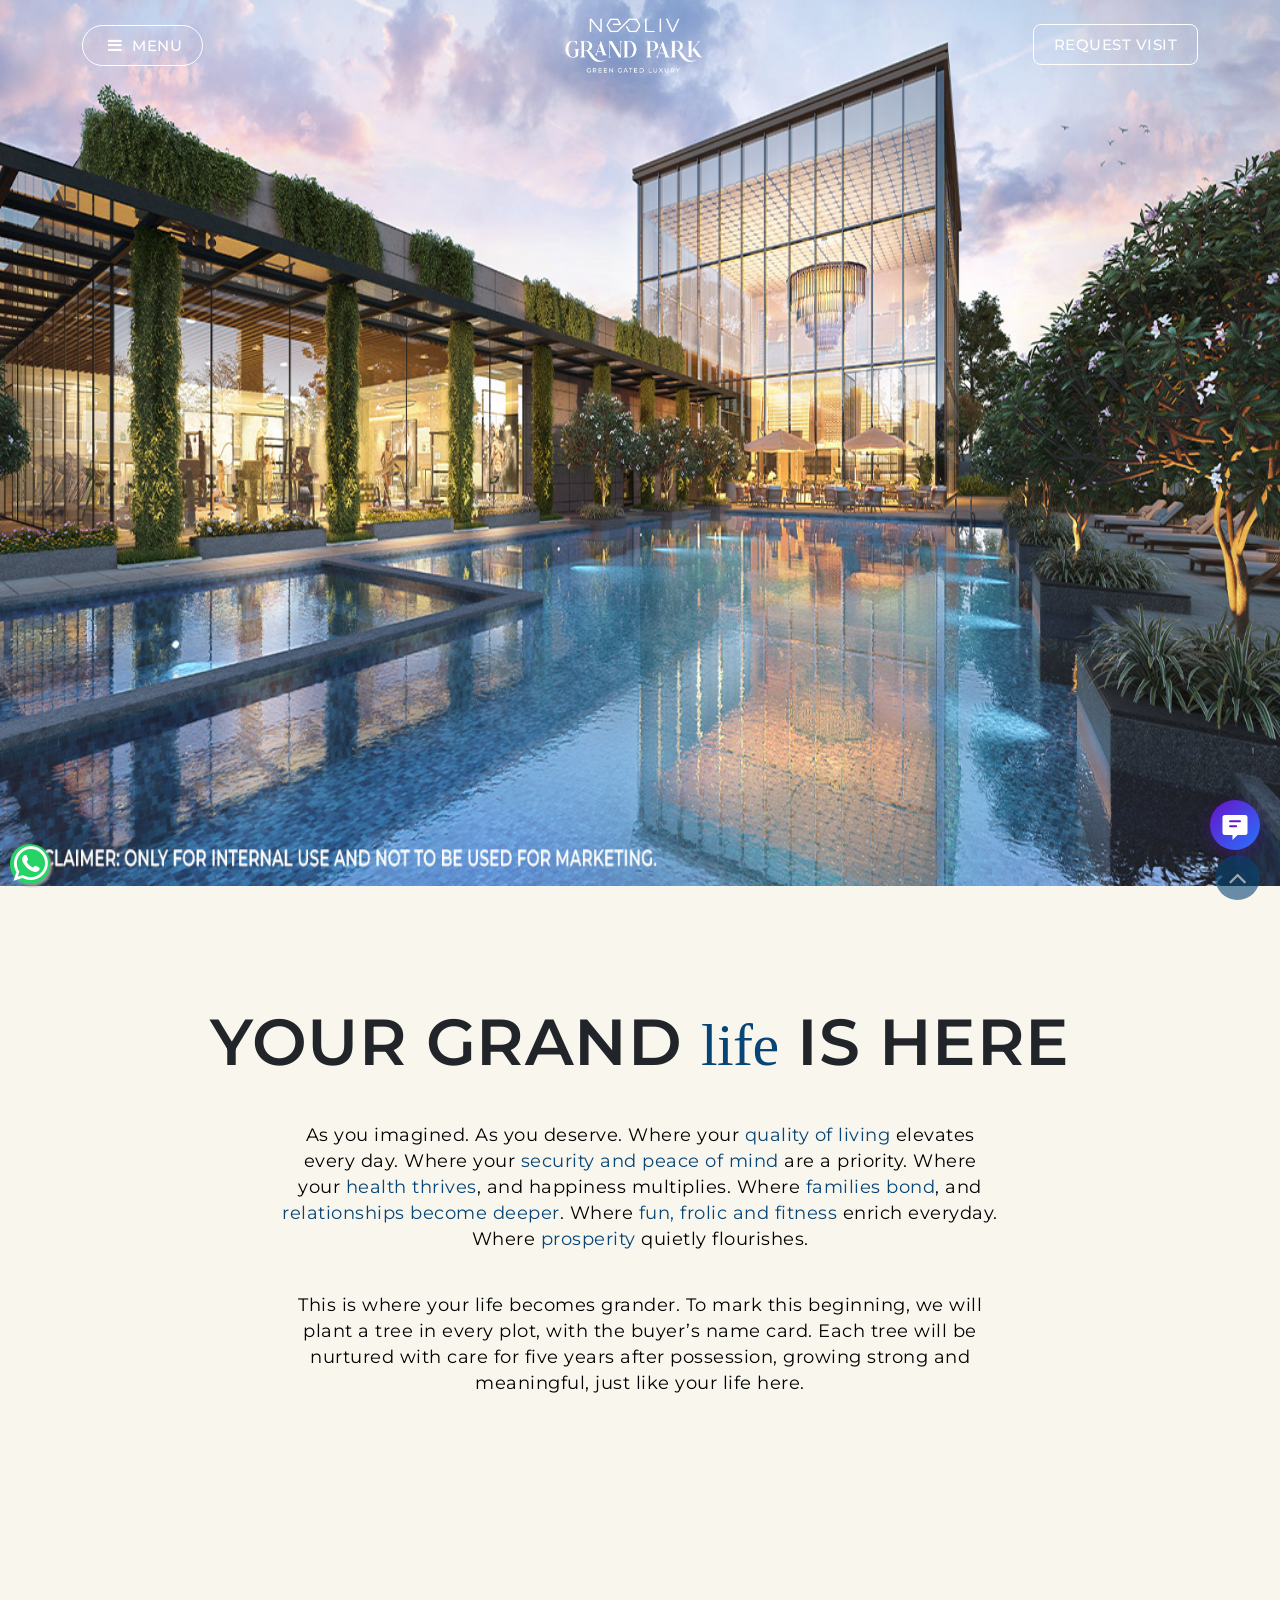
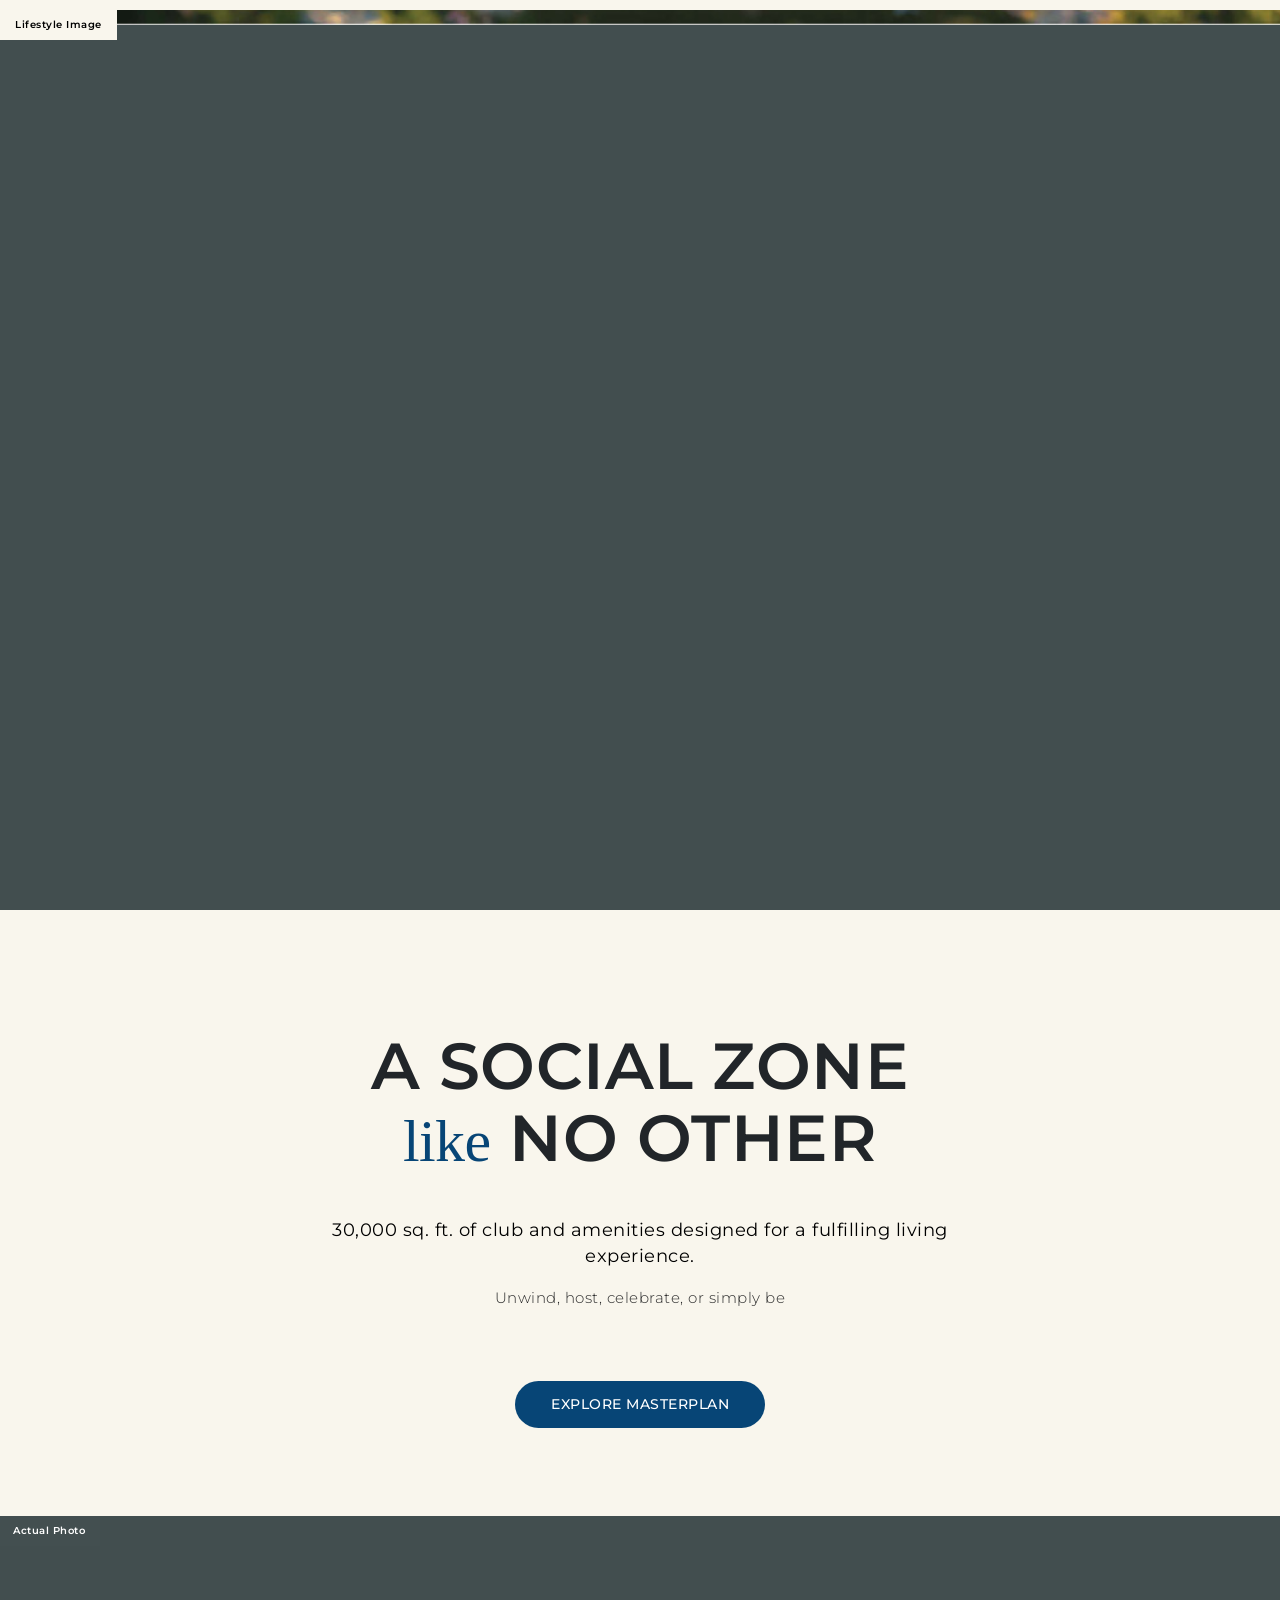
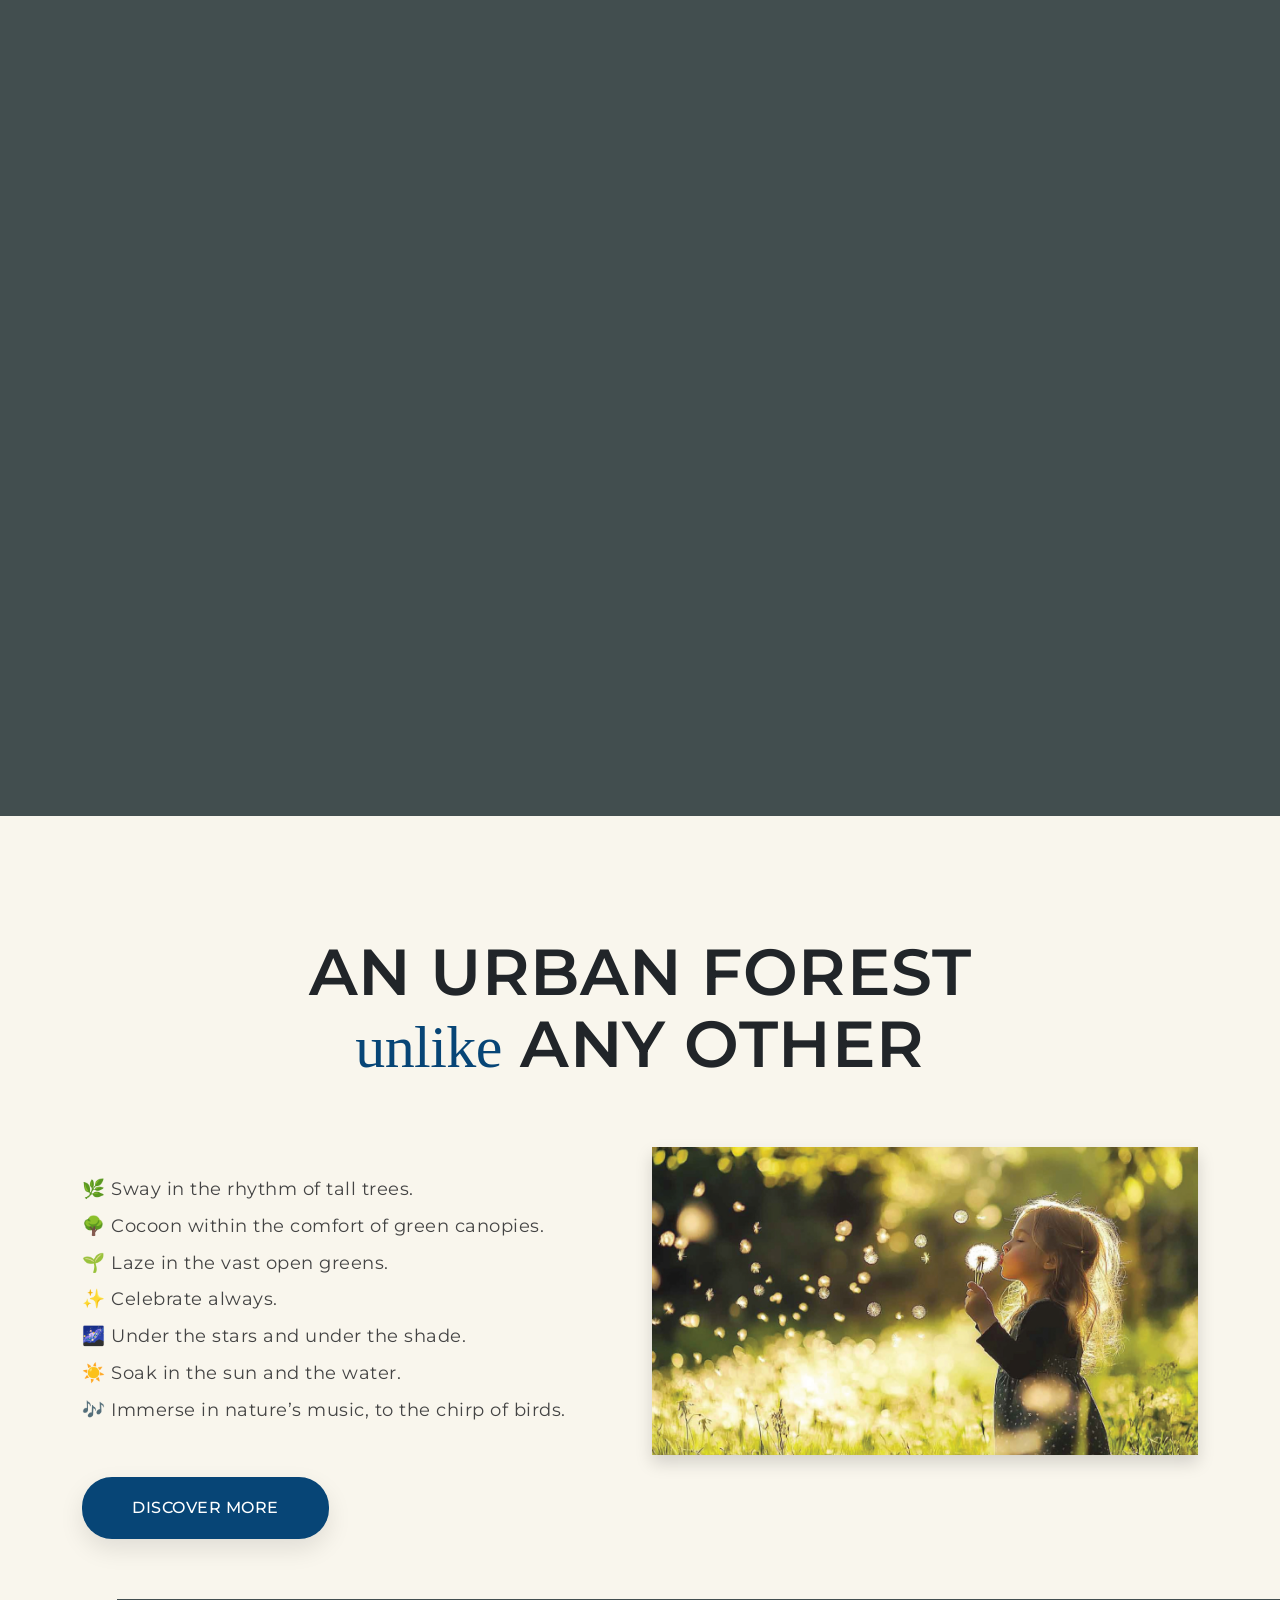
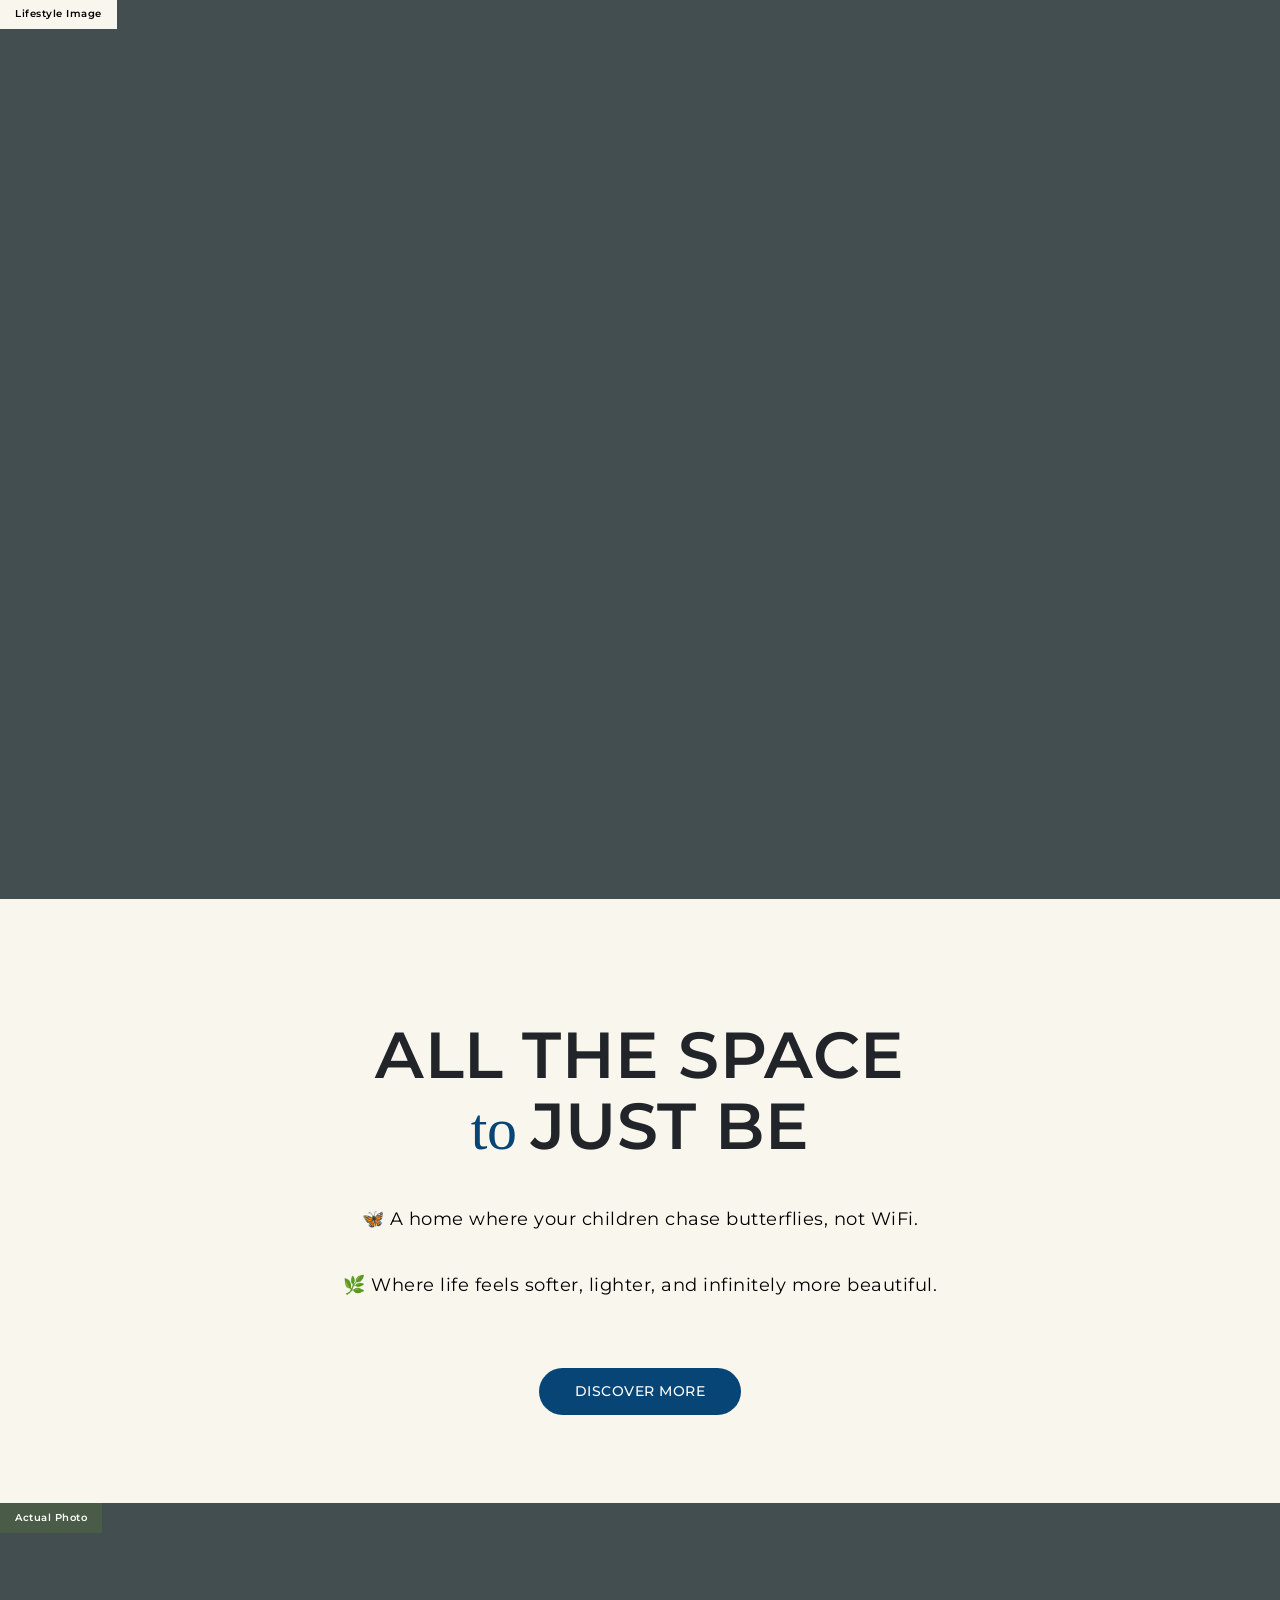
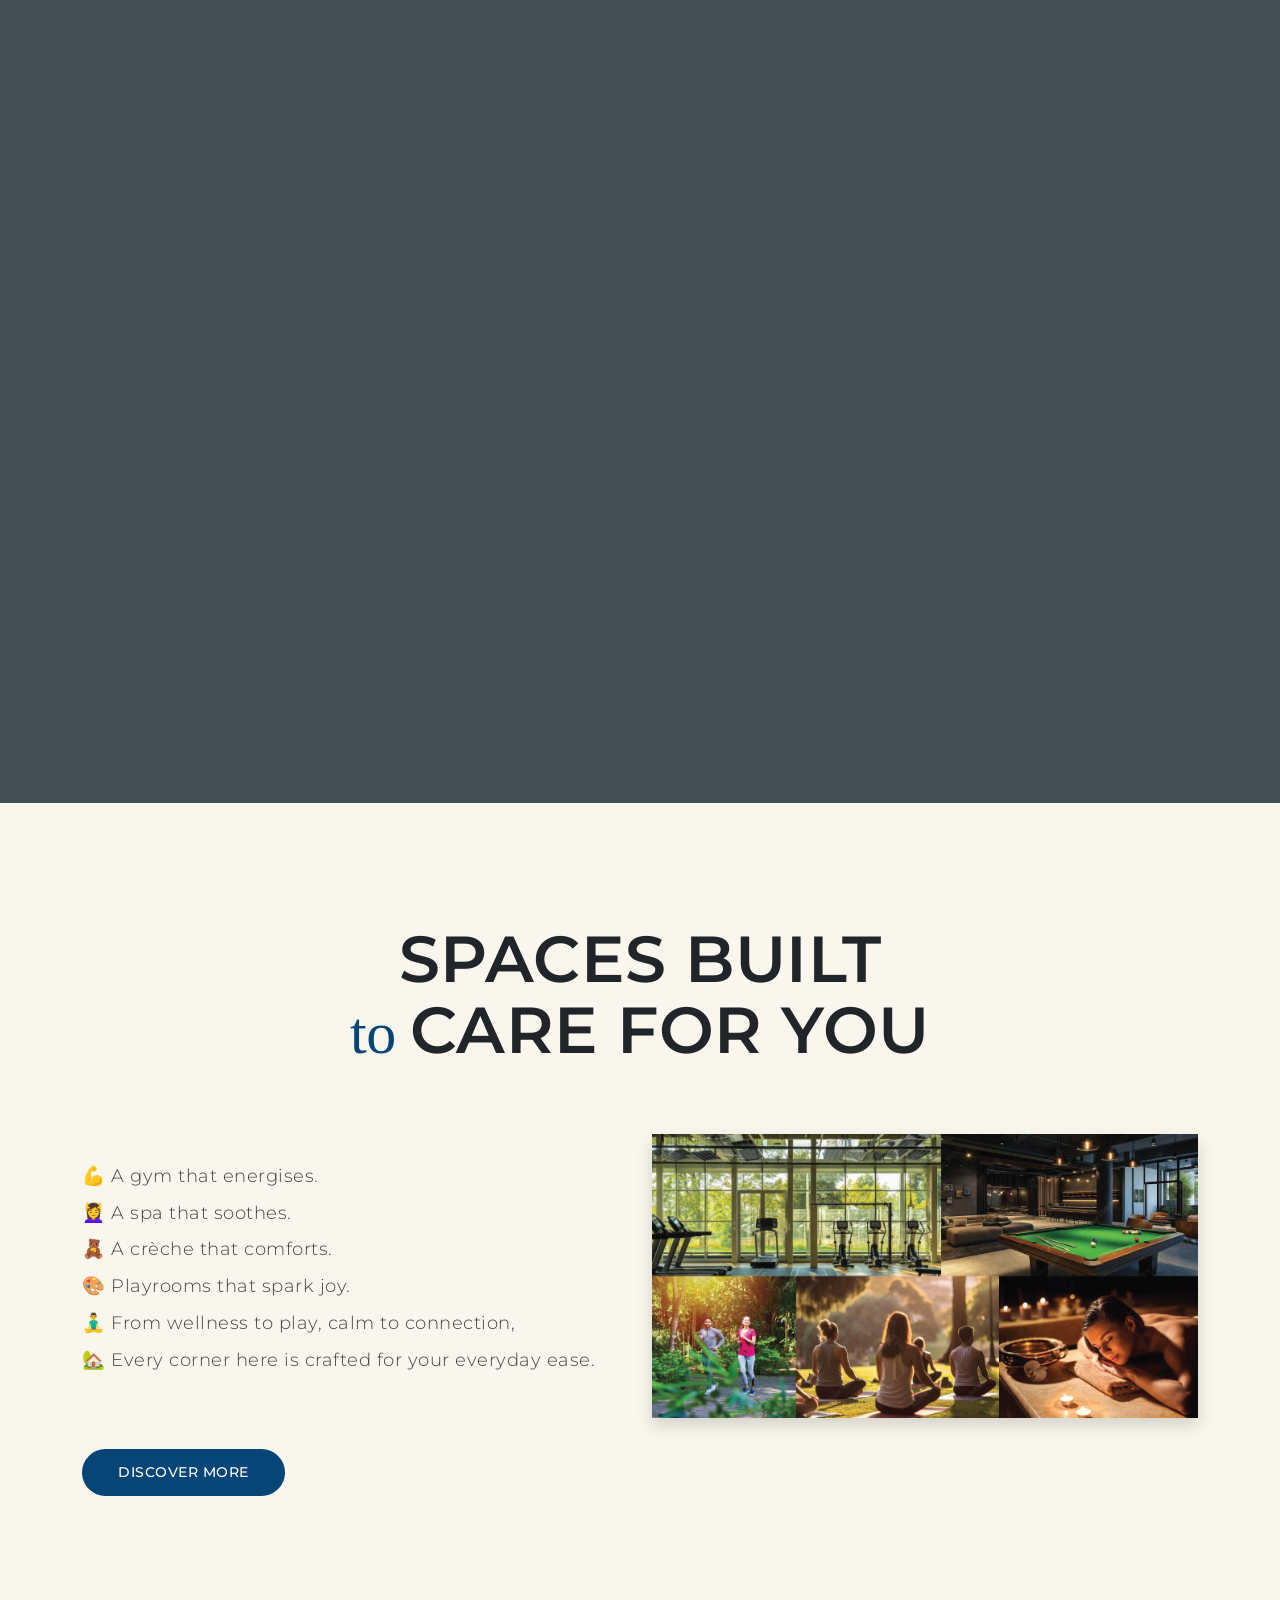
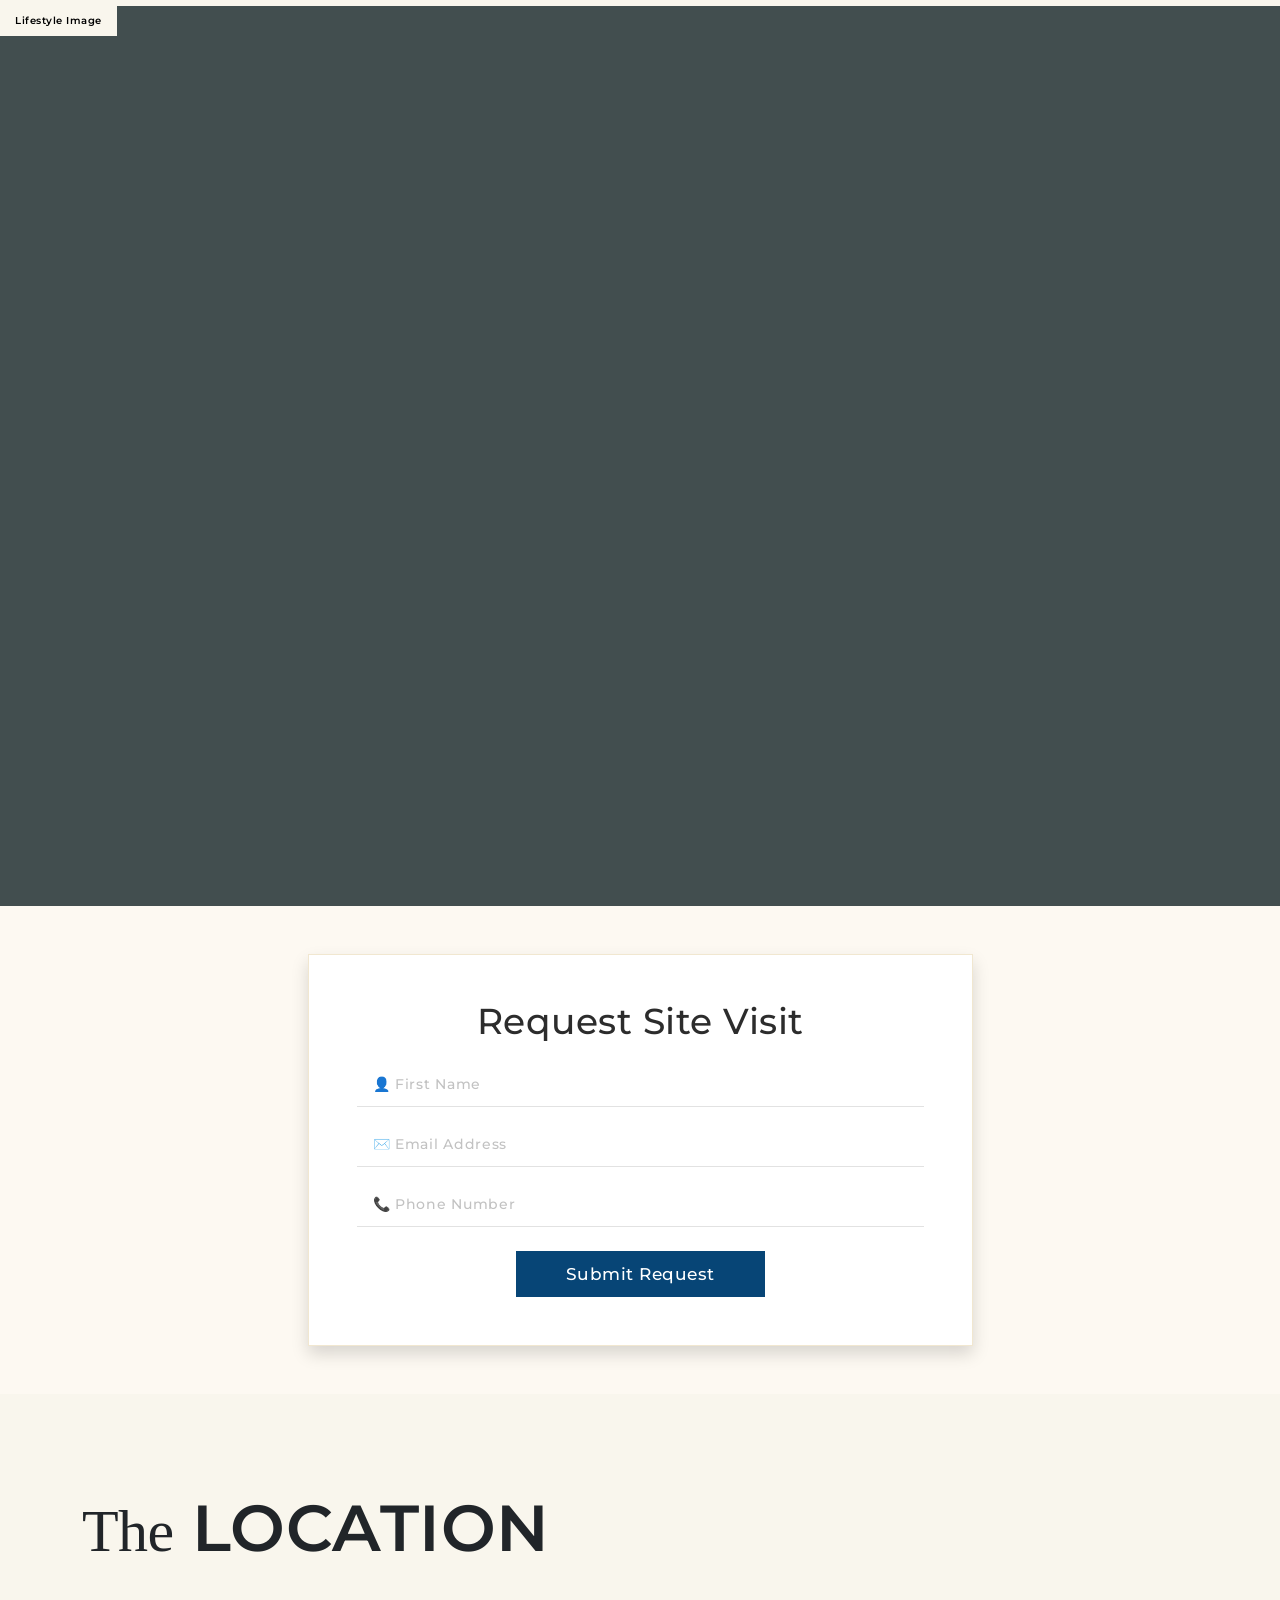
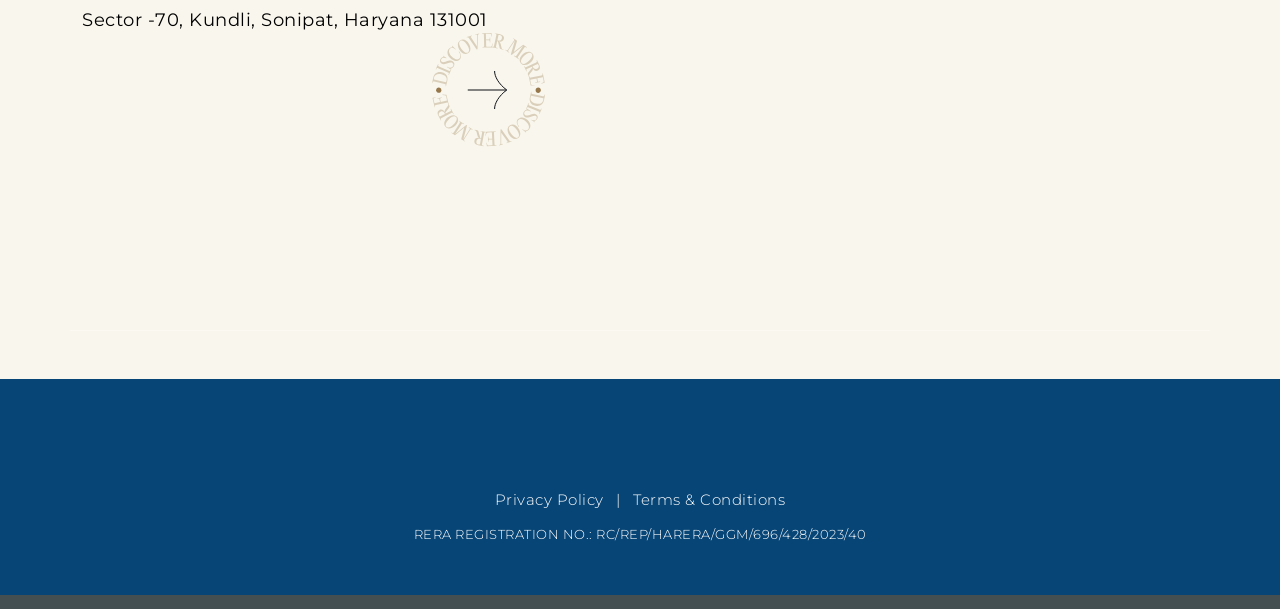
==== index.html @ c2a6a458 "Initial commit" ====
<!doctype html>
<html lang="en">

<head>

    <meta charset="utf-8">
    <meta name="viewport" content="width=device-width, initial-scale=1, shrink-to-fit=no">
    <title>NeoLiv Grandpark</title>

    <link rel="icon" href="https://neoliv.in/favicon.ico">
    <link rel="stylesheet" href="./asset/css/animate.min.css">
    <link rel="stylesheet" href="./asset/css/bootstrap.min.css">
    <!-- <link href="https://cdn.jsdelivr.net/npm/bootstrap@5.0.2/dist/css/bootstrap.min.css" rel="stylesheet" integrity="sha384-EVSTQN3/azprG1Anm3QDgpJLIm9Nao0Yz1ztcQTwFspd3yD65VohhpuuCOmLASjC" crossorigin="anonymous"> -->
    <link rel="stylesheet" href="https://cdnjs.cloudflare.com/ajax/libs/font-awesome/4.7.0/css/font-awesome.min.css">
    <link rel="stylesheet" href="./asset/css/owl.carousel.min.css">
    <link rel="stylesheet" href="./asset/css/owl.theme.default.min.css">
    <link rel="stylesheet" href="./asset/css/cubeportfolio.min.css">
    <link rel="stylesheet" href="./asset/css/jquery.fancybox.min.css">
    <link rel="stylesheet" type="text/css" href="./asset/rs-plugin/css/settings.css">
    <link rel="stylesheet" type="text/css" href="./asset/rs-plugin/css/navigation.css">
    <!-- <link rel="stylesheet" href="/public/assets/css/style1.css"> -->
    <link rel="stylesheet" href="./asset/css/custom-style.css">
     <link rel="stylesheet" href="./asset/css/style1.css">
    <link rel="stylesheet" href="./asset/css/home.css">

    <link href="https://unpkg.com/aos@2.3.1/dist/aos.css" rel="stylesheet">





    <style>
        @import url('https://fonts.googleapis.com/css2?family=Montserrat:ital,wght@0,100..900;1,100..900&display=swap');
        html {
            scroll-behavior: smooth;
        }
        body, h1, h2, h3, h4, h5, h6, p, .side-nav .navbar-nav .nav-link, .btn{
            font-family:"Montserrat" !important;
        }

        #madeWithCare {
            scroll-behavior: smooth;
        }

        #madeWithCare1 {
            scroll-behavior: smooth;
        }

        #popup_this {
            top: 50%;
            left: 10%;
            text-align: center;
            margin-top: 30px;
            margin-left: -50px;
            position: fixed;
            background: #fff;
            padding: 30px;
            z-index: 1000;
            display: none;
        }
        .mob{
            display: none;
        }
        .b-close {
            position: absolute;
            right: 0;
            top: 0;
            cursor: pointer;
            color: #fff;
            background: #4a5c47;
            padding: 5px 10px;
        }

        .form-select {
            height: 44px;
            color: #605f5f;
            border: none;
            border-radius: 0rem;
        }

        .imgStyle:hover {
            animation: rotate 3s linear;
        }

        @keyframes rotate {
            0% {
                transform: rotate(0deg);
            }
            100% {
                transform: rotate(360deg);
            }
        }

        .fancybox-button--share {
            display: none;
        }

        .banner-text {
            padding-top: 20%
        }

        .banner-mobile {
            display: none;
        }

        .mobile-nav {
            display: none;
        }

        .mobile-view {
            display: none;
        }

        .sitevist-section {
            background: url(./asset/images/request-bg.webp);
            padding: 4.5rem 0;
        }

        .fancybox-button--fullscreen {
            display: none;
        }

        @media screen and (max-width: 991px) {
            .banner-desktop {
                display: none;
            }
            .banner-mobile {
                display: block;
            }
            .desktop-nav {
                display: none;
            }
            .mobile-nav {
                display: block;
            }
            .modal.left_modal .modal-dialog,
            .modal.right_modal .modal-dialog {
                max-width: 100%;
            }
        }

        @media screen and (max-width:576px) {
            .desk{
                display: none;
            }
            .mob{
                display: block !important;
            }
            .desktop-view {
                display: none;
            }
            .mobile-view {
                display: block;
            }
            .banner-text {
                padding-top: 60%
            }
            .dark-slider h2 {
                font-size: 2rem !important;
            }
            .dark-slider p {
                font-size: 16px !important;
                padding: 0px 20px;
            }
            .side-menu {
                width: 100%;
            }
            .header-appear .navbar-top-default {
                padding-top: 15px;
            }
            .header-right p {
                padding-top: 7px;
            }
            .sitevist-section {
                background: #f9f6ed;
                padding: 0rem 0;
            }
            .area-heading {
                padding-top: 40px;
                padding-bottom: 40px;
            }
            .new_logo img {
                margin-left: 0% !important;
        width: 50% !important;
        left: 0;
        top: 4px;
        position: absolute;
}
.header-button{
    display: none !important;
}
        }

        /* mansi */
        .new_logo img{
            margin-left: 48%;
            width: 51%;
        }
    </style>

    <script src="https://ajax.googleapis.com/ajax/libs/jquery/2.2.0/jquery.min.js"></script>
    <script src='https://www.google.com/recaptcha/api.js'></script>

</head>

<body data-bs-spy="scroll" data-bs-target=".navbar" data-bs-offset="90">

    <!--Loader Start -->
    <div class="loader">
        <div class="loader-inner">
            <div class="loader-blocks">
                <span class="block-1"></span>
                <span class="block-2"></span>
                <span class="block-3"></span>
                <span class="block-4"></span>
                <span class="block-5"></span>
                <span class="block-6"></span>
                <span class="block-7"></span>
                <span class="block-8"></span>
            </div>
        </div>
    </div>
    <!--Loader End-->

    <header>
        <nav class="navbar navbar-top-default center-logo navbar-expand-lg navbar-simple nav-box-round desktop-nav">
            <div class="container">

                <div class="col-md-2 col-sm-3 header-left">
                    <a href="javascript:void(0)" class="header-menu-icon" id="sidemenu_toggle">
               <i class="fa fa-bars"></i> MENU
            </a>
                </div>

                <div class="col-md-4 col-sm-6 header-logo">
       
                <a href="" class="new_logo">
                    <img src="./asset/latestImages/logo white-01.png" alt="" >
                </a>
        
        </div>

                <div class="col-md-4 col-sm-3 header-right">
                    <p class="header-button">
                        <a href="#" class="header-request" id="modal_view_right" data-bs-toggle="modal" data-bs-target="#information_modal"> REQUEST VISIT</a>
                    </p>
                </div>

            </div>



        </nav>


        <nav class="navbar navbar-top-default center-logo navbar-expand-lg navbar-simple nav-box-round mobile-nav">
            <div class="container">

               

                <div class="col-md-4 col-sm-6 header-logo">
                    <a href="" class="new_logo">
                        <img src="./asset/latestImages/logo white-01.png" alt="" >
                    </a>
                </div>

                <div class="col-md-2 col-sm-3 header-left">
                    <a href="javascript:void(0)" class="header-menu-icon" id="sidemenu_toggle1">
               <i class="fa fa-bars"></i> 
            </a>
                </div>

                <div class="col-md-4 col-sm-3 header-right">
                    <p class="header-button">
                        <a href="#" class="header-request" id="modal_view_right" data-bs-toggle="modal" data-bs-target="#information_modal"><i class="fa fa-handshake-o"></i></a>
                    </p>
                </div>

            </div>



        </nav>
        <!--Navigation-->

        <div class="side-menu">
            <div class="inner-wrapper">
                <span class="btn-close" id="btn_sideNavClose"><i></i><i></i></span>

                <nav class="side-nav w-100">
                    <ul class="navbar-nav">

                        <li class="nav-item">
                            <a class="nav-link" href="./location">Overview</a>
                        </li>
                        <li class="nav-item">
                            <a class="nav-link" href="./grounds">Location</a>
                        </li>
                        <li class="nav-item">
                            <a class="nav-link" href="./comforts">Amenities</a>
                        </li>
                        <li class="nav-item">
                            <a class="nav-link" href="./gallery">Price & Payment Plan </a>
                        </li>
                        <li class="nav-item">
                            <a class="nav-link" href="./news-updates">Master Plan</a>
                        </li>
                        <li class="nav-item">
                            <a class="nav-link" href="./documents">Gallery</a>
                        </li>
                        <li class="nav-item">
                            <a class="nav-link" href="./documents">+91 9999999999</a>
                        </li>

                    </ul>
                </nav>
                <div class="side-footer  w-100">
                    <ul class="social-icons-simple">
                        <li><a class="youtube-text-hvr" href="" target="_blank"><i class="fa fa-youtube-play"></i> </a> </li>
                        <li>&nbsp;</li>
                        <li><a class="document-text-hvr" href="https://online.flippingbook.com/view/127416096/" target="_blank"><i class="fa fa-book"></i> </a> </li>
                    </ul>
                    <p style="font-size:15px; text-wrap: auto;">RERA REGISTRATION NO.:<br> RC/REP/HARERA/GGM/696/428/2023/40<br>
                       </p>
                </div>
            </div>
        </div>
        <a id="close_side_menu" href="javascript:void(0);"></a>

    </header>
    <!--Header end-->

    <!--slider-->
    <section id="home" class="p-0 single-slide dark-slider desk" style="margin-top: -14px;">
       <img src="./asset/latestImages/Desktop.jpg" class="w-100 vh-100" alt="Background">
    </section>

    <section id="home" class="p-0 single-slide dark-slider mob" style="margin-top: -14px;">
      <img src="./asset/latestImages/mobile.jpg" alt="Background" style="height: 100vh;">
    </section>
  


    <section class="bg-lightmixed section-padding-bottom">
        <div class="container">
            <!--Heading-->
            <div class="row">
                <div class="col-md-12 text-center aos-item" data-aos="fade-up" data-aos-duration="2500">
                    <div class="title d-inline-block">
                        <h2 class="third-color mb-3">YOUR GRAND <span>life</span> IS HERE</h2>
                        <p>As you imagined. As you deserve.
                            Where your <span class="blue_text">quality of living</span> elevates every day.
                            Where your <span class="blue_text">security and peace of mind</span> are a priority.
                            Where your <span class="blue_text">health thrives</span>, and <span>happiness multiplies.</span>
                            Where <span class="blue_text">families bond</span>, and <span class="blue_text">relationships become deeper</span>.
                            Where <span class="blue_text">fun, frolic and fitness</span> enrich everyday.
                            Where <span class="blue_text">prosperity</span> quietly flourishes.</p>
                            <p>
                                This is where your life becomes grander.
To mark this beginning, we will plant a tree in every plot, with the buyer’s
name card. Each tree will be nurtured with care for five years after
possession, growing strong and meaningful, just like your life here.
                            </p>
                    </div>
                    <div class="title text-center title-2">
                        <h2 class="third-color mb-3"> <span><img src="https://magicpage-dev.propstory.com/ImageUploads/VBHC%20Landscape/1nnx57g9rm9gqkael.png" class="NL_logo" alt=""></span> </h2>
                    </div>
                </div>
            </div>
        </div>
    </section>


    <!-- <section class="section-3 bg-lightmixed banner-mobile" id="madeWithCare" style="overflow: hidden;">
        <div class="row">
            <div class="col-md-12">
                <span class="parallax-bottom-light">Actual Photo</span>
                <img src="./asset/image/home-mobile-banner-2.jpg" alt="location-image">
            </div>
        </div>
    </section>

    <section class="main-image1 single-items  parallax banner-desktop" style="background-image: url(https://d3aw1acw0qsnfa.cloudfront.net/images/home-banner-2.jpg);">

        <div class="row" id="madeWithCare1">
            <div class="col-md-12">
                <span class="parallax-bottom-light">Actual Photo</span>

            </div>
        </div>
    </section> -->







 

    <section class="section-3 bg-lightmixed banner-mobile" style="overflow: hidden;">
        <div class="row">
            <div class="col-md-12">
                <span class="parallax-top-light">Lifestyle Image</span>
                <img src="./asset/latestImages/2.jpg" alt="location-image" style="width:100%; height:auto; background-attachment: fixed;">
            </div>
        </div>
    </section>
    <section class="main-image1 single-items  parallax banner-desktop" style="background-image: url(./asset/latestImages/2.jpg); background-attachment: fixed;">

        <div class="row">
            <div class="col-md-12">
                <span class="parallax-top-light">Lifestyle Image</span>

            </div>
        </div>
    </section>





    <section class="bg-graymixed section-padding-bottom">
        <div class="container">
            <!--Heading-->
            <div class="row">
                <div class="col-md-12 text-center aos-item" data-aos="fade-up" data-aos-duration="2500">
                    <div class="title d-inline-block">
                        <h2 class="third-color mb-3 text-dark">A SOCIAL ZONE <br><span>like</span> NO OTHER</h2>
                        <p class="mb-3">30,000 sq. ft. of club and amenities designed for a fulfilling
                            living experience.</p>
                            <div class="mb-3">Unwind, host, celebrate, or simply be</div>
                        <div style="margin-top:70px"><a data-fancybox="group-two" href="https://d3aw1acw0qsnfa.cloudfront.net/images/master-plan-new.jpg" id="masterplan" class="btn btn-large btn-gradient1 btn-rounded">EXPLORE MASTERPLAN</a></div>
                    </div>
                </div>
            </div>
        </div>
    </section>

    <section class="section-3 bg-lightmixed banner-mobile" style="overflow: hidden;">
        <div class="row">
            <div class="col-md-12">
                <span class="parallax-top-dark" style="background:#434f50; padding-left:8px">Actual Photo</span>
                <img src="./asset/latestImages/5.jpg" alt="location-image" style="width:100%; height:auto">
            </div>
        </div>
    </section>
    <section class="main-image1 single-items  parallax banner-desktop" style="background-image: url(./asset/latestImages/5.jpg);">

        <div class="row">
            <div class="col-md-12 col-nopadding">
                <span class="parallax-top-dark" style="background:#434f50;  margin-left:10px">Actual Photo</span>

            </div>
        </div>
    </section>


    <section class="bg-lightmixed section-padding-bottom">
        <div class="container">
            <!--Heading-->
            <div class="row">
                <div class="col-md-12  text-center aos-item" data-aos="fade-up" data-aos-duration="2500">
                    <div class="title d-inline-block">
                        <h2 class="third-color mb-3">AN URBAN FOREST <br><span>unlike</span> ANY OTHER </h2>
              </div>
          </div>
              </div>
              <div class="row">
                <div class="col-lg-6">
                    <ul class="list-unstyled mt-4 mb-5 titleclass" style="font-size: 1.15rem; color: #444; line-height: 2; font-weight: 400;">
                        <li>🌿 Sway in the rhythm of tall trees.</li>
                        <li>🌳 Cocoon within the comfort of green canopies.</li>
                        <li>🌱 Laze in the vast open greens.</li>
                        <li>✨ Celebrate always.</li>
                        <li>🌌 Under the stars and under the shade.</li>
                        <li>☀️ Soak in the sun and the water.</li>
                        <li>🎶 Immerse in nature’s music, to the chirp of birds.</li>
                      </ul>
                      <p>
                        <a href="#" data-bs-toggle="modal" data-bs-target="#information_modal" class="btn btn-gradient btn-rounded px-5 py-3" style="font-size: 1rem; font-weight: 500; border-radius: 30px; box-shadow: 0 10px 25px rgba(0,0,0,0.1); transition: all 0.3s; margin: 0 0 20px 0;" >
                          DISCOVER MORE
                        </a>
                      </p>
                  </div>
                  <div class="col-lg-6">
                    <img src="./asset/latestImages/9.jpg" alt="Urban Forest" class="img-fluid rounded-4 shadow" style="max-height: 500px; object-fit: cover;">
                </div>
              </div>
            </div>
          </div>
        </div>
      </section>

      

    <section class="section-3 bg-lightmixed banner-mobile" style="overflow: hidden;">
        <div class="row">
            <div class="col-md-12">
                <span class="parallax-top-light">Lifestyle Image</span>
                <img src="./asset/latestImages/3.jpg" alt="location-image" style="width:100%; height:auto">
            </div>
        </div>
    </section>
    
    <section class="main-image1 single-items  parallax banner-desktop" style="background-image: url(./asset/latestImages/3.jpg);">

        <div class="row">
            <div class="col-md-12">
                <span class="parallax-top-light">Lifestyle Image</span>

            </div>
        </div>
    </section>

    <section class="bg-ground section-padding-bottom" style="background:#4a5c47;">
        <div class="container">
            <!--Heading-->
            <div class="row ">
                <div class="col-md-12  text-center aos-item" data-aos="fade-up" data-aos-duration="2500">
                    <div class="title d-inline-block">
                        <h2 class="third-color mb-3 text-dark desktop-view">ALL THE SPACE <br><span>to </span> JUST BE </h2>
                        <h2 class="third-color  text-dark mobile-view" style="line-height: 0em;    margin-bottom: 0px;">ALL THE SPACE</h2>
                        <h6 class="third-color  mobile-view" style="line-height: 1.2;     padding-top: 8px;"><span style="color:#9c7e61">to</span></h6>
                        <h2 class="third-color mb-3 text-dark mobile-view" style="margin-top: 0px;">JUST BE</h2>
                        <p>🦋 A home where your children chase butterflies, not WiFi.</p>
                        <p>🌿 Where life feels softer, lighter, and infinitely more beautiful.</p>
                        
                        <p style="margin-top:70px"><a data-bs-toggle="modal" data-bs-target="#information_modal" class="btn btn-large btn-gradient1 btn-rounded">DISCOVER MORE</a></p>

                    </div>
                </div>
            </div>

        </div>
    </section>

    <section class="section-3 bg-lightmixed banner-mobile" style="overflow: hidden;">
        <div class="row">
            <div class="col-md-12">
                <span class="parallax-top-light" style="background:#4a5c47; color:#fff">Actual Photo</span>
                <img src="./asset/latestImages/1.jpg" alt="location-image" style="width:100%; height:auto">
            </div>
        </div>
    </section>
    <section class="main-image1 single-items  parallax banner-desktop" style="background-image: url(./asset/latestImages/1.jpg);">

        <div class="row">
            <div class="col-md-12">
                <span class="parallax-top-light" style="background:#4a5c47; color:#fff">Actual Photo</span>

            </div>
        </div>
    </section>


    <section class="bg-lightmixed section-padding-bottom">
        <div class="container">
            <!--Heading-->
            <div class="row ">
                <div class="col-md-12 text-center aos-item" data-aos="fade-up" data-aos-duration="2500">
                    <div class="title d-inline-block">
                        <h2 class="third-color mb-3 desktop-view">SPACES BUILT <br><span>to  </span> CARE FOR YOU</h2>
                        <h2 class="third-color mb-3 mobile-view">SPACES  <br>BUILT<span style="padding-left: 10px;">to  </span><br> CARE FOR YOU</h2>
                       
                    </div>
                </div>
            </div>
            <div class="row">
                <div class="col-lg-6">
                    <ul class="list-unstyled mt-4 mb-5 titleclass" style="font-size: 1.15rem; color: #444; line-height: 2;">
                        <li>💪 A gym that energises.</li>
                        <li>💆‍♀️ A spa that soothes.</li>
                        <li>🧸 A crèche that comforts.</li>
                        <li>🎨 Playrooms that spark joy.</li>
                        <li>🧘‍♂️ From wellness to play, calm to connection,</li>
                        <li>🏡 Every corner here is crafted for your everyday ease.</li>
                      </ul>
                      
                    <p style="margin:70px 0"><a class="btn btn-large btn-gradient btn-rounded" data-bs-toggle="modal" data-bs-target="#information_modal">DISCOVER MORE</a></p>

                </div>
                <div class="col-lg-6">
                    <img src="./asset/latestImages/Amenities.jpg" alt="amenities" class="img-fluid rounded-4 shadow" style="max-height: 500px; object-fit: cover;">
                </div>
            </div>

        </div>
    </section>
    <section class="section-3 bg-lightmixed banner-mobile" style="overflow: hidden;">
        <div class="row">
            <div class="col-md-12">
                <span class="parallax-top-light">Lifestyle Image</span>
                <img src="./asset/latestImages/18.jpg" alt="location-image" style="width:100%; height:auto">
            </div>
        </div>
    </section>
    <section class="main-image1 single-items  parallax banner-desktop" style="background-image: url(./asset/latestImages/18.jpg);">

        <div class="row">
            <div class="col-md-12">
                <span class="parallax-top-light">Lifestyle Image</span>

            </div>
        </div>
    </section>

    <section class="sitevist-section py-5" id="site-visit" style="background: #fdf9f2;">
        <div class="container">
          <div class="row justify-content-center">
            <div class="col-md-7 col-sm-10 p-5 rounded-4 shadow" style="background: #fff; border: 1px solid #f1e7d0;">
              <!-- Heading -->
              <div class="text-center mb-4">
                <h2 class="mb-0" style="font-family: 'Playfair Display', serif; font-size: 36px; color: #2c2c2c;">
                  Request Site Visit
                </h2>
              </div>
      
              <!-- Form -->
              <form class="contact-form">
                <div class="row g-3">
      
                  <div class="col-12">
                    <input type="text" class="form-control luxury-input" id="first_name" name="first_name" placeholder="👤 First Name">
                  </div>
      
                  <div class="col-12">
                    <input type="email" class="form-control luxury-input" id="email" name="email" placeholder="✉️ Email Address">
                  </div>
      
                  <div class="col-12">
                    <input type="text" class="form-control luxury-input" id="phone" name="phone" placeholder="📞 Phone Number">
                  </div>
      
                  <div class="col-12 text-center mt-4">
                    <button type="submit" class="btn luxury-btn px-5 py-2">
                      Submit Request
                    </button>
                  </div>
      
                </div>
              </form>
            </div>
          </div>
        </div>
      </section>
      
      
  
<section class="content bg-greenmixed footer-top-section">
    <div class="container">
        <div class="row"> 
            <div class="col-lg-6 aos-item" data-aos="zoom-in" data-aos-duration="2500">
                <div class="title title-pad-bot title-pad-bot1"> 
                     <h2 class="third-color text-dark mb-3"><span class="text-dark">The</span> LOCATION</h2> 
					 <div  class="footer-left"> 
                    <p style="text-align: left;">Sector -70, Kundli, Sonipat, Haryana 131001</p>

      				     <a>
					        <img src="./asset/image/discover-web.svg" alt="discover-logo" class="imgStyle">
					        <img src="./asset/image/discoverArrow.svg" alt="discover-logo" class="footer-arrow" style="filter: invert(1);">
					     </a>
					 </div>
                </div> 
            </div>
            <div class="col-lg-6 aos-item" data-aos="zoom-in" data-aos-duration="2500">
			    <div class="footer-right">
				 <!-- <a href="./location" >
                     <span class="tag-image-top-light home-menu-tag"  >Actual Photo</span>
                    <img src="./asset/image/location-thumbnail.jpg" alt="image" class="section-img-cover">
				</a>	 -->
                 <iframe
             src="https://www.google.com/maps/embed?pb=!1m18!1m12!1m3!1d2505.731442902293!2d77.1482083!3d28.9113564!2m3!1f0!2f0!3f0!3m2!1i1024!2i768!4f13.1!3m3!1m2!1s0x390daded024272cd%3A0x5e5071ffd5f4a626!2sNeoLiv%20Kundli%2C%20Sonipat!5e1!3m2!1sen!2sin!4v1742294480291!5m2!1sen!2sin"
             width="100%" height="350" style="border:0;" allowfullscreen="" loading="lazy"
             referrerpolicy="no-referrer-when-downgrade">
           </iframe>
                </div>
            </div> 
            <hr>
        </div>
    </div>
</section>

<!--Footer Start-->
<section class=" text-center footer-section" style="background-color: #074576;">
    <h2 class="d-none">hidden</h2>
    <div class="container" >
        <div class="row" >
            <div class="col-md-12" >
			
				<img src="https://magicpage-dev.propstory.com/ImageUploads/VBHC%20Landscape/1nnx57g9bm9goc7up.png" class="NL_logo" alt="">
				 <div class="footer-link">
                    <a href="#" data-bs-toggle="modal" data-bs-target="#exampleModal">Privacy Policy </a>  <span class="text-white">|</span>
					<a href="#" data-bs-toggle="modal" data-bs-target="#exampleModal1">Terms & Conditions</a>
                </div>
                <p class="company-about fadeIn">RERA REGISTRATION NO.: RC/REP/HARERA/GGM/696/428/2023/40</p>
				<!-- <p class="footer-link-1"> <a href="https://haryanarera.gov.in/" target="_blank"  >www.haryanarera.gov.in</a></a></p> -->
            </div>
        </div>
    </div>
</section><!--Footer End-->


<div class="modal fade" id="exampleModal" tabindex="-1" aria-labelledby="exampleModalLabel" aria-hidden="true">
  <div class="modal-dialog">
    <div class="modal-content">
      <div class="modal-header"> 
        <button type="button" class="btn-close" data-dismiss="modal" aria-label="Close"></button>
      </div>
      <div class="modal-body" >	  
	     <h5 class="modal-title" id="exampleModalLabel">PRIVACY POLICY</h5>
		 
         <p>TRL Riceland Private Limited (“Company”) is committed to maintain the privacy and accuracy of information that has been provided on this website.</p>
         <p>By using this website, you agree to the collection and use of information in accordance with this Privacy Policy as may be modified from time to time. Users are advised not to access this site if they do not agree to this Privacy Policy. This website does not constitute part of a legal contract.</p>
         <p>This Privacy Policy covers the Company’s usage of personally identifiable material that is shared by you on this website. This Policy also covers treatment of any personally identifiable information shared with the Company.</p>
         <p>This Privacy Policy does not apply to the activities of organizations not owned or controlled by the Company, or to people who are not employed or managed by the Company and also in respect of information required to be shared with public/private authority(ies) by operation of any applicable law, court order or direction.</p>
         <p><strong>Collection and Usage of Information</strong></p>

         <ul>
             <li>We use your personal information only for providing and improving the website</li>
             <li>We compile personally identifiable information when you submit any form on this website.</li>
             <li>While using this website, we may ask you to provide us with certain personally identifiable information that can be used to contact or identify you. Personally identifiable information may include but is not limited to your name, email address and contact number.</li>
             <li>Once a form is submitted and it reaches us, the information provided by you is saved in our database and is not shared with any third party.</li>
             <li>We use this information to revert to your query and future reference, and to contact you about products &amp; services.</li>
             <li>Like many website operators, we collect information that your browser sends whenever you visit our website. This log data may include information such as your computer's internet protocol, IP address, browser type, browser version, mobile device information, location, network carrier, the pages of our website that you visit, the time and date of your visit, the time spent on those pages and other statistics.</li>
         </ul>

         <p><strong>The following information is collected:</strong></p>

         <ul>
             <li>Your personal information including but not limited to your name, email address and contact number</li>
             <li>A record of any interaction and correspondence between you and the Company.</li>
             <li>Your responses to customer surveys conducted by the Company or on their behalf.</li>
             <li>Details of your visits to this website and other information collected through cookies and other tracking technology including information that you look at.</li>
             <li>Online Identifiers.</li>
         </ul>

         <p><strong>Sharing and Disclosure of Information:</strong></p>

         <ul>
             <li>We do not sell, rent, or share personally identifiable information made available to the Company.</li>
             <li>We share personally identifiable information to other companies or people only if:
                <ol>
                   <li>We have consent to share the information; or we may disclose personal information if required to do so by law or in the good faith belief that such disclosure is reasonably necessary to respond to court orders/summons/directions, or other legal process.</li>
                   <li>We may disclose personal information to law enforcement offices, third party rights owners, or others in the good faith belief that such disclosure is reasonably necessary to: enforce our Terms of Privacy Policy; respond to claims that an advertisement, posting, or other content violates the rights of a third party; or protect the rights, property or personal safety of our users or the general public.</li>
                   <li>We find that your actions on our website violate our <a href="#" >Terms and Conditions</a>.</li>
                </ol>
              </li>
         </ul>
	
	  </div>
       
    </div>
  </div>
</div>


<div class="modal fade" id="exampleModal1" tabindex="-1" aria-labelledby="exampleModalLabel" aria-hidden="true">
  <div class="modal-dialog">
    <div class="modal-content">
      <div class="modal-header"> 
        <button type="button" class="btn-close" data-dismiss="modal" aria-label="Close"></button>
      </div>
      <div class="modal-body">
	  
        <h5 class="modal-title" id="exampleModalLabel">TERMS AND CONDITIONS</h5>
		
	
        <p>The information contained in this website is for general information purposes only. The information is provided by <strong></strong>, a property of TRL Riceland Private Limited (“Company”). The user is cautioned and advised not to rely upon any information stated on any other websites which may appear to be similar to the Company’s official website and/or contain Company’s logo/brand name or information about the Company.</p>
        <p>By using or accessing this website, the user agrees, acknowledges, and accepts all the terms and conditions of this disclaimer without any qualification or limitation.</p>
        <p>Information contained on this website may be changed or updated at any time without notice. To keep yourself updated on any changes introduced, please keep visiting the website and reviewing the terms and conditions.</p>
        <p>Queries/feedback/etc. are not monitored on the website, therefore shall not be construed as read or registered with Company or the owner of the website. This website may contain other proprietary notices and copyright information, the terms of which must be observed and followed.</p>
        <p>While we endeavour to keep the information up to date and correct, we make no representations or warranties of any kind, express or implied, about the completeness, accuracy, reliability, suitability, or availability with respect to the website or the information, products, services, or related graphics contained on the website for any purpose. Any reliance you place on such information is therefore strictly at your own risk.</p>
        <p>Nothing on this website constitutes advertising, marketing, booking, selling or an offer for sale, or invitation to purchase a unit in the project in any manner by the Company. This website does not constitute part of a legal contract. By visiting this website, the user agrees that the information including brochures and marketing collaterals on this website are solely for informational purposes only and the user has not relied on this information for making any booking/purchase a unit in the project of the Company.</p>
        <p>The content on this website, regarding the project and in respect of the plots and/or building, project layout, area, amenities, landscapes, other services, and other relevant terms, are based on the approved and sanctioned plans subject to any modification and change in consonance with relevant laws or as directed by the authorities. The visuals, pictures, images/renderings/maps of the project are purely indicative, informative, and representational in nature and only an artistic impression, unless specifically claimed to be actual photographs.</p>
        <p>You are requested to independently, either directly or through your legal/financial consultants, thoroughly verify all details/documents pertaining to this project as available on  (bearing HRERA registration number RC/REP/HARERA/GGM/696/428/2023/40) or at Company's office to understand the documents and information in all respect prior to concluding any decision for buying. The Company will not be accepting any bookings or allotments solely based on the images, material, stock photography, projections, details, and descriptions that are currently available and/or displayed on this website.</p>
        <p>This website and all its contents are provided on"as is" and on"as available" basis. No information given under this website creates a warranty or expand the scope of any warranty that cannot be disclaimed under applicable law. Your use of this website is solely at your own risk. This website is for guidance only. It does not constitute part of an offer or contract. The design &amp; specifications are subject to change without prior notice. The computer-generated images are the artistic impression and are an indicative of the actual designs.</p>
        <p>You agree to defend, indemnify, and hold harmless the Company and/ or its associate entities, their officers, directors, employees, and agents, from and against any claims, actions or demands, including without limitation reasonable legal and accounting fees, alleging, or resulting from your use of the website or your breach of these terms and conditions of this website. The Company expressly disclaims all liability in respect to actions taken or not taken based on any or all the contents of this website.</p>
        <p>This website may contain links to other websites including those operated and maintained by third parties. The Company includes these links solely as a convenience to you, and the presence of such a link does not imply a responsibility for the linked website or an endorsement of the linked website, its operator, or its contents. The Company makes no representations whatsoever about any other website which you may access through this one. When you access a non-Company website, even one that may contain the Company-logo, please note that it is independent from the Company, and that the Company has no control over the content on that website. It is up to you to take precautions to ensure that whatever you select for your use is free of such items as viruses, worms, trojan horses and other items of a destructive nature.</p>
        <p>In no event shall the Company be liable to any party for any direct, indirect, special, or other consequential damages for any use of this website, or any other hyperlinked website, including without limitation, any lost profits, business interruption, loss of programs or other data on your information handling system or otherwise, even if we are expressly advised of the possibility of such damages.</p>
        <p>The foregoing are subject to the prevailing laws of India and RERA authority and/or courts at Gurugram, Haryana and High Court of Punjab and Haryana, India shall have the exclusive jurisdiction on any dispute that may arise out of the use of this website.</p>
        <p>We thank you for your patience and understanding.</p>
		
      </div> 
    </div>
  </div>
</div>

<!-- left modal -->
<div class="modal modal_outer right_modal fade" id="information_modal" tabindex="-1" role="dialog" aria-labelledby="myModalLabel2" >
        <div class="modal-dialog" role="document">
           <form method="post">
            <div class="modal-content" style="padding-top: 2.5rem;">
                 
                <div class="modal-header" style="border-bottom:none; display: flow; text-align:center">
                  <h2 class="modal-title" style="font-size: 2.4rem;">REQUEST  VISIT</h2> 
				  <button type="button" class="btn-close" data-dismiss="modal" aria-label="Close"  >
                    <span aria-hidden="true"> </span>
                  </button>
                </div>
                <div class="modal-body get_quote_view_modal_body" style="border:none; text-align:left">
                    
					<form id="contact_form" name="contact_form" method="post">
                   
                    <div class="mb-1">
                        <label for="name_input"> First Name:</label>
						 <input class="form-control" type="text" id="first_name" name="first_name">
                    </div>
					 <div class="mb-1">
                        <label for="email_addr"> Email:</label>
                        <input class="form-control" type="email"  id="email" name="email" >
                    </div>
                     
				
                    <div class="mb-1">
					    Phone:
                        <input class="form-control" type="text"  id="phone" name="phone" >
                    </div>
                    <div class="mb-1 text-center">
                        <button type="submit" class="btn btn-large btn-gradient btn-rounded mt-2"  ><i class="fa fa-spinner fa-spin mr-2 d-none" aria-hidden="true"></i> <span>SUBMIT</span></button>
                    </div>
                    <!-- <div class="col-sm-12" style="text-align:center">
                       
                  </div> -->
                </div>
				
			   </form>

                </div>

            </div><!-- modal-content -->
          </form>
        </div><!-- modal-dialog -->
</div><!-- modal -->

    <!--Scroll Top-->
    <a class="scroll-top-arrow" href="javascript:void(0);"><i class="fa fa-angle-up"></i></a>
    <!--Scroll Top End-->

    <div class="call-to-action1 d-flex">
        <div class="col-4">
          <a href="tel:+9999999999">
            <p class="text-center"><i class="fa fa-phone"></i>Call Now</p>
          </a>
        </div>
        <div class="col-4 footer-right-call" style="border-left: 1px solid #fff;border-right: 1px solid #fff;">
          <a href="#" id="modal_view_right" data-bs-toggle="modal" data-bs-target="#information_modal">
            <p class="text-center"><i class="fa fa-file"></i>Enquire</p>
          </a>
        </div>
        <div class="col-4 footer-right-call">
            <a href="#">
              <p class="text-center">
                <a href="https://api.whatsapp.com/send?phone=919999999999&amp;text=Hi! I'm Interested In Mana Dale. Please share Details." class="text-white float" target="_blank">
                   <i class="fa fa-whatsapp"></i>
                    WhatsApp
                  </a>
              </p>
            </a>
          </div>
      </div>
      <a href="https://api.whatsapp.com/send?phone=919999999999&amp;text=Hi! I'm Interested In Mana Dale. Please share Details." class="float1" target="_blank">
        <i class="fa fa-whatsapp fs-1"></i>
      </a>
    <script src="./asset/js/jquery-3.3.1.min.js"></script>
    <script src="./asset/js/popper.min.js"></script>
    <script src="./asset/js/bootstrap.min.js"></script>
    <!-- <script src="https://cdn.jsdelivr.net/npm/bootstrap@5.0.2/dist/js/bootstrap.bundle.min.js" integrity="sha384-MrcW6ZMFYlzcLA8Nl+NtUVF0sA7MsXsP1UyJoMp4YLEuNSfAP+JcXn/tWtIaxVXM" crossorigin="anonymous"></script> -->
    <script src="./asset/js/jquery.appear.js"></script>
    <script src="./asset/js/isotope.pkgd.min.js"></script>
    <script src="./asset/js/jquery.cubeportfolio.min.js"></script>
    <script src="./asset/js/owl.carousel.min.js"></script>
    <script src="./asset/js/morphext.min.js"></script>
    <script src="./asset/js/particles.min.js"></script>
    <script src="./asset/js/parallaxie.min.js"></script>
    <script src="./asset/js/jquery.fancybox.min.js"></script>
    <script src="./asset/js/wow.js"></script>
    <script src="./asset/rs-plugin/js/jquery.themepunch.tools.min.js"></script>
    <script src="./asset/rs-plugin/js/jquery.themepunch.revolution.min.js"></script>
 	
    <!-- SLIDER REVOLUTION EXTENSIONS -->
    <script src="./asset/rs-plugin/js/extensions/revolution.extension.actions.min.js"></script>
    <script src="./asset/rs-plugin/js/extensions/revolution.extension.carousel.min.js"></script>
    <script src="./asset/rs-plugin/js/extensions/revolution.extension.kenburn.min.js"></script>
    <script src="./asset/rs-plugin/js/extensions/revolution.extension.layeranimation.min.js"></script>
    <script src="./asset/rs-plugin/js/extensions/revolution.extension.migration.min.js"></script>
    <script src="./asset/rs-plugin/js/extensions/revolution.extension.navigation.min.js"></script>
    <script src="./asset/rs-plugin/js/extensions/revolution.extension.parallax.min.js"></script>
    <script src="./asset/rs-plugin/js/extensions/revolution.extension.slideanims.min.js"></script>
    <script src="./asset/rs-plugin/js/extensions/revolution.extension.video.min.js"></script>
    <!-- map -->

    <!-- custom script -->
    <script src="./asset/js/script.js"></script>
 
    <script src="https://cdn.jsdelivr.net/npm/bootstrap@4.5.3/dist/js/bootstrap.bundle.min.js" ></script>

    <script src="https://unpkg.com/aos@2.3.1/dist/aos.js"></script>
    <script>
       AOS.init(); 
    </script> 
<script>
    (function () {
      // Get current page URL and parameters
      const currentUrl = window.location.href;
      const urlParams = new URLSearchParams(window.location.search);
      const utmSource = urlParams.get("utm_source") ||"";
      const utmMedium = urlParams.get("utm_medium") ||"";
      const utmCampaign = urlParams.get("utm_campaign") ||"";
      const source = urlParams.get("source") ||"";
      const subsource = urlParams.get("subsource") ||"";

      // Add parameters to iframe src
      const baseUrl =
       "https://assist-ai.propstory.com/chatbot-new-widget/67ee1876839a067846ed75d3";
      const iframeSrc = `${baseUrl}?parent_url=${encodeURIComponent(
        currentUrl
      )}&utm_source=${encodeURIComponent(
        utmSource
      )}&utm_medium=${encodeURIComponent(
        utmMedium
      )}&utm_campaign=${encodeURIComponent(
        utmCampaign
      )}&source=${encodeURIComponent(source)}&subsource=${encodeURIComponent(
        subsource
      )}`;

      // Create chatbot iframe
      const iframe = document.createElement("iframe");
      iframe.src = iframeSrc;
      iframe.style.position ="fixed";
      iframe.style.bottom ="99px";
      iframe.style.right ="40px";
      iframe.style.width ="380px";
      iframe.style.height ="600px";
      iframe.style.border ="none";
      iframe.style.boxShadow =
       "0 3px 6px rgba(0, 0, 0, 0.16), 0 3px 6px rgba(0, 0, 0, 0.23)";

      iframe.style.borderRadius ="16px";
      iframe.style.overflow ="hidden";
      iframe.style.zIndex ="999999999";
      iframe.style.display ="none";
      iframe.id ="chatbot-widget";
      document.body.appendChild(iframe);

      // Make sure to add this to allow the iframe content to size properly
      iframe.setAttribute("scrolling","no");
      iframe.setAttribute("frameborder","0");
      iframe.setAttribute("allowtransparency","true");

      // Send information to iframe once it loads
      iframe.onload = function () {
        // Prepare page information
        const pageInfo = {
          type:"PAGE_INFO",
          url: currentUrl,
          utmSource: utmSource,
          utmMedium: utmMedium,
          utmCampaign: utmCampaign,
          source: source,
          subsource: subsource,
          referrer: document.referrer,
        };

        // Wait a bit to ensure iframe is ready to receive messages
        setTimeout(() => {
          iframe.contentWindow.postMessage(
            pageInfo,
           "https://assist-ai.propstory.com"
          );
        }, 2000);
      };

      // Responsive adjustments based on screen size
      function adjustIframeSize() {
        const chatbotIframe = document.getElementById("chatbot-widget");
        if (!chatbotIframe) return;

        if (window.innerWidth <= 480) {
          // Small mobile screens
          chatbotIframe.style.width ="320px";
          chatbotIframe.style.height ="500px";
          chatbotIframe.style.bottom ="99px";
          chatbotIframe.style.right ="20px";
        } else if (window.innerWidth <= 768) {
          // Larger mobile and tablets
          chatbotIframe.style.width ="340px";
          chatbotIframe.style.height ="520px";
          chatbotIframe.style.bottom ="99px";
          chatbotIframe.style.right ="30px";
        } else {
          // Desktop
          chatbotIframe.style.width ="380px";
          chatbotIframe.style.height ="600px";
          chatbotIframe.style.bottom ="99px";
          chatbotIframe.style.right ="40px";
        }

        // Ensure iframe doesn't exceed viewport dimensions
        const maxWidth = window.innerWidth - 40;
        const maxHeight = window.innerHeight - 120;

        if (parseInt(chatbotIframe.style.width) > maxWidth) {
          chatbotIframe.style.width = maxWidth +"px";
        }

        if (parseInt(chatbotIframe.style.height) > maxHeight) {
          chatbotIframe.style.height = maxHeight +"px";
        }
      }

      // Add a resize event listener
      window.addEventListener("resize", function () {
        const chatbotIframe = document.getElementById("chatbot-widget");
        if (chatbotIframe && chatbotIframe.style.display !=="none") {
          adjustIframeSize();
        }
      });

      // Add CSS animations
      const style = document.createElement("style");
      style.textContent = `
@keyframes pulse {
  0% { transform: scale(1); box-shadow: 0 4px 15px rgba(106, 17, 203, 0.4); }
  50% { transform: scale(1.05); box-shadow: 0 4px 20px rgba(106, 17, 203, 0.6); }
  100% { transform: scale(1); box-shadow: 0 4px 15px rgba(106, 17, 203, 0.4); }
}
.chat-toggle-button {
  position: fixed;
  bottom: 50px;
  right: 20px;
  width: 50px;
  height: 50px;
  border-radius: 50%;
  background: linear-gradient(135deg, #6a11cb, #2575fc);
  color: white;
  display: flex;
  align-items: center;
  justify-content: center;
  cursor: pointer;
  box-shadow: 0 4px 15px rgba(106, 17, 203, 0.4);
  z-index: 99999999999;
  transition: all 0.3s ease;
  border: none;
  animation: pulse 2s infinite;
}
.chat-toggle-button:hover {
  transform: scale(1.1);
}
.chat-icon {
  width: 30px;
  height: 30px;
  fill: white;
}
`;
      document.head.appendChild(style);

      // Create toggle button with SVG icon
      const toggleButton = document.createElement("button");
      toggleButton.className ="chat-toggle-button";
      toggleButton.id ="chat-toggle-button";
      toggleButton.setAttribute("aria-label","Toggle chat");

      // Chat icon SVG
      toggleButton.innerHTML = `
<svg class="chat-icon" viewBox="0 0 24 24" xmlns="http://www.w3.org/2000/svg">
<path d="M4 4h16a2 2 0 0 1 2 2v12a2 2 0 0 1-2 2h-6l-4 4v-4H4a2 2 0 0 1-2-2V6a2 2 0 0 1 2-2z" fill="white"/>
<path d="M8 9h8M8 13h5" stroke="#6a11cb" stroke-width="1.5" stroke-linecap="round"/>
</svg>
`;

      // Toggle functionality
      toggleButton.onclick = function () {
        const chatbotIframe = document.getElementById("chatbot-widget");
        if (!chatbotIframe) return;

        if (chatbotIframe.style.display ==="none") {
          chatbotIframe.style.display ="block";

          // Change to X icon for close
          this.innerHTML = `
<svg class="chat-icon" viewBox="0 0 24 24" xmlns="http://www.w3.org/2000/svg">
  <path d="M19 6.41L17.59 5 12 10.59 6.41 5 5 6.41 10.59 12 5 17.59 6.41 19 12 13.41 17.59 19 19 17.59 13.41 12 19 6.41z" fill="white"/>
</svg>
`;

          this.style.animation ="none";
          adjustIframeSize();

          // Resend page info when manually opened
          const pageInfo = {
            type:"PAGE_INFO",
            url: window.location.href,
            utmSource: urlParams.get("utm_source") ||"",
            utmMedium: urlParams.get("utm_medium") ||"",
            utmCampaign: urlParams.get("utm_campaign") ||"",
            source: urlParams.get("source") ||"",
            subsource: urlParams.get("subsource") ||"",
            referrer: document.referrer,
            title: document.title,
          };

          setTimeout(() => {
            iframe.contentWindow.postMessage(
              pageInfo,
             "https://assist-ai.propstory.com"
            );
          }, 500);
        } else {
          chatbotIframe.style.display ="none";

          // Change back to chat icon
          this.innerHTML = `
<svg class="chat-icon" viewBox="0 0 24 24" xmlns="http://www.w3.org/2000/svg">
<path d="M4 4h16a2 2 0 0 1 2 2v12a2 2 0 0 1-2 2h-6l-4 4v-4H4a2 2 0 0 1-2-2V6a2 2 0 0 1 2-2z" fill="white"/>
<path d="M8 9h8M8 13h5" stroke="#6a11cb" stroke-width="1.5" stroke-linecap="round"/>
</svg>
`;

          this.style.animation ="pulse 2s infinite";
        }
      };

      document.body.appendChild(toggleButton);

      // Display chatbot after delay
      setTimeout(() => {
        iframe.style.display ="block";

        // Change button to X when chatbot is automatically shown
        const toggleButton = document.getElementById("chat-toggle-button");
        if (toggleButton) {
          toggleButton.innerHTML = `
<svg class="chat-icon" viewBox="0 0 24 24" xmlns="http://www.w3.org/2000/svg">
  <path d="M19 6.41L17.59 5 12 10.59 6.41 5 5 6.41 10.59 12 5 17.59 6.41 19 12 13.41 17.59 19 19 17.59 13.41 12 19 6.41z" fill="white"/>
</svg>
`;
          toggleButton.style.animation ="none";
        }

        adjustIframeSize();
      }, 10000);

      // Listen for messages from the iframe
      window.addEventListener("message", function (event) {
        // Verify the origin
        if (event.origin !=="https://assist-ai.propstory.com") {
          return;
        }

        // Handle closing the chatbot
        if (event.data && event.data.type ==="closeChatbot") {
          const chatbotIframe = document.getElementById("chatbot-widget");
          if (chatbotIframe) {
            chatbotIframe.style.display ="none";

            // Change toggle button back to chat icon
            const toggleButton =
              document.getElementById("chat-toggle-button");
            if (toggleButton) {
              toggleButton.innerHTML = `
<svg class="chat-icon" viewBox="0 0 24 24" xmlns="http://www.w3.org/2000/svg">
<path d="M4 4h16a2 2 0 0 1 2 2v12a2 2 0 0 1-2 2h-6l-4 4v-4H4a2 2 0 0 1-2-2V6a2 2 0 0 1 2-2z" fill="white"/>
<path d="M8 9h8M8 13h5" stroke="#6a11cb" stroke-width="1.5" stroke-linecap="round"/>
</svg>
`;
              toggleButton.style.animation ="pulse 2s infinite";
            }
          }
        }
      });
    })();
  </script>
  <script>
    $(document).ready(function(){
      $(".btn-close").click(function(){
        // alert("hi")
        $("#information_modal").modal("hide");
      });
    });
    </script>
</body>
</html>
---- asset/rs-plugin/css/settings.css ----
/*-----------------------------------------------------------------------------

-	Revolution Slider 5.0 Default Style Settings -

Screen Stylesheet

version:   	5.4.5
date:      	15/05/17
author:		themepunch
email:     	info@themepunch.com
website:   	http://www.themepunch.com
-----------------------------------------------------------------------------*/

#debungcontrolls,
.debugtimeline {
    width: 100%;
    box-sizing: border-box
}

.rev_column,
.rev_column .tp-parallax-wrap,
.tp-svg-layer svg {
    vertical-align: top
}

#debungcontrolls {
    z-index: 100000;
    position: fixed;
    bottom: 0;
    height: auto;
    background: rgba(0, 0, 0, .6);
    padding: 10px
}

.debugtimeline {
    height: 10px;
    position: relative;
    margin-bottom: 3px;
    display: none;
    white-space: nowrap
}

.debugtimeline:hover {
    height: 15px
}

.the_timeline_tester {
    background: #e74c3c;
    position: absolute;
    top: 0;
    left: 0;
    height: 100%;
    width: 0
}

.rs-go-fullscreen {
    position: fixed !important;
    width: 100% !important;
    height: 100% !important;
    top: 0 !important;
    left: 0 !important;
    z-index: 9999999 !important;
    background: #fff !important
}

.debugtimeline.tl_slide .the_timeline_tester {
    background: #f39c12
}

.debugtimeline.tl_frame .the_timeline_tester {
    background: #3498db
}

.debugtimline_txt {
    color: #fff;
    font-weight: 400;
    font-size: 7px;
    position: absolute;
    left: 10px;
    top: 0;
    white-space: nowrap;
    line-height: 10px
}

.rtl {
    direction: rtl
}

@font-face {
    font-family: revicons;
    src: url(../fonts/revicons/revicons.eot?5510888);
    src: url(../fonts/revicons/revicons.eot?5510888#iefix) format('embedded-opentype'), url(../fonts/revicons/revicons.woff?5510888) format('woff'), url(../fonts/revicons/revicons.ttf?5510888) format('truetype'), url(../fonts/revicons/revicons.svg?5510888#revicons) format('svg');
    font-weight: 400;
    font-style: normal
}

[class*=" revicon-"]:before,
[class^=revicon-]:before {
    font-family: revicons;
    font-style: normal;
    font-weight: 400;
    speak: none;
    display: inline-block;
    text-decoration: inherit;
    width: 1em;
    margin-right: .2em;
    text-align: center;
    font-variant: normal;
    text-transform: none;
    line-height: 1em;
    margin-left: .2em
}

.revicon-search-1:before {
    content: '\e802'
}

.revicon-pencil-1:before {
    content: '\e831'
}

.revicon-picture-1:before {
    content: '\e803'
}

.revicon-cancel:before {
    content: '\e80a'
}

.revicon-info-circled:before {
    content: '\e80f'
}

.revicon-trash:before {
    content: '\e801'
}

.revicon-left-dir:before {
    content: '\e817'
}

.revicon-right-dir:before {
    content: '\e818'
}

.revicon-down-open:before {
    content: '\e83b'
}

.revicon-left-open:before {
    content: '\e819'
}

.revicon-right-open:before {
    content: '\e81a'
}

.revicon-angle-left:before {
    content: '\e820'
}

.revicon-angle-right:before {
    content: '\e81d'
}

.revicon-left-big:before {
    content: '\e81f'
}

.revicon-right-big:before {
    content: '\e81e'
}

.revicon-magic:before {
    content: '\e807'
}

.revicon-picture:before {
    content: '\e800'
}

.revicon-export:before {
    content: '\e80b'
}

.revicon-cog:before {
    content: '\e832'
}

.revicon-login:before {
    content: '\e833'
}

.revicon-logout:before {
    content: '\e834'
}

.revicon-video:before {
    content: '\e805'
}

.revicon-arrow-combo:before {
    content: '\e827'
}

.revicon-left-open-1:before {
    content: '\e82a'
}

.revicon-right-open-1:before {
    content: '\e82b'
}

.revicon-left-open-mini:before {
    content: '\e822'
}

.revicon-right-open-mini:before {
    content: '\e823'
}

.revicon-left-open-big:before {
    content: '\e824'
}

.revicon-right-open-big:before {
    content: '\e825'
}

.revicon-left:before {
    content: '\e836'
}

.revicon-right:before {
    content: '\e826'
}

.revicon-ccw:before {
    content: '\e808'
}

.revicon-arrows-ccw:before {
    content: '\e806'
}

.revicon-palette:before {
    content: '\e829'
}

.revicon-list-add:before {
    content: '\e80c'
}

.revicon-doc:before {
    content: '\e809'
}

.revicon-left-open-outline:before {
    content: '\e82e'
}

.revicon-left-open-2:before {
    content: '\e82c'
}

.revicon-right-open-outline:before {
    content: '\e82f'
}

.revicon-right-open-2:before {
    content: '\e82d'
}

.revicon-equalizer:before {
    content: '\e83a'
}

.revicon-layers-alt:before {
    content: '\e804'
}

.revicon-popup:before {
    content: '\e828'
}

.rev_slider_wrapper {
    position: relative;
    z-index: 0;
    width: 100%
}

.rev_slider {
    position: relative;
    overflow: visible
}

.entry-content .rev_slider a,
.rev_slider a {
    box-shadow: none
}

.tp-overflow-hidden {
    overflow: hidden !important
}

.group_ov_hidden {
    overflow: hidden
}

.rev_slider img,
.tp-simpleresponsive img {
    max-width: none !important;
    transition: none;
    margin: 0;
    padding: 0;
    border: none
}

.rev_slider .no-slides-text {
    font-weight: 700;
    text-align: center;
    padding-top: 80px
}

.rev_slider>ul,
.rev_slider>ul>li,
.rev_slider>ul>li:before,
.rev_slider_wrapper>ul,
.tp-revslider-mainul>li,
.tp-revslider-mainul>li:before,
.tp-simpleresponsive>ul,
.tp-simpleresponsive>ul>li,
.tp-simpleresponsive>ul>li:before {
    list-style: none !important;
    position: absolute;
    margin: 0 !important;
    padding: 0 !important;
    overflow-x: visible;
    overflow-y: visible;
    background-image: none;
    background-position: 0 0;
    text-indent: 0;
    top: 0;
    left: 0
}

.rev_slider>ul>li,
.rev_slider>ul>li:before,
.tp-revslider-mainul>li,
.tp-revslider-mainul>li:before,
.tp-simpleresponsive>ul>li,
.tp-simpleresponsive>ul>li:before {
    visibility: hidden
}

.tp-revslider-mainul,
.tp-revslider-slidesli {
    padding: 0 !important;
    margin: 0 !important;
    list-style: none !important
}

.fullscreen-container,
.fullwidthbanner-container {
    padding: 0;
    position: relative
}

.rev_slider li.tp-revslider-slidesli {
    position: absolute !important
}

.tp-caption .rs-untoggled-content {
    display: block
}

.tp-caption .rs-toggled-content {
    display: none
}

.rs-toggle-content-active.tp-caption .rs-toggled-content {
    display: block
}

.rs-toggle-content-active.tp-caption .rs-untoggled-content {
    display: none
}

.rev_slider .caption,
.rev_slider .tp-caption {
    position: relative;
    visibility: hidden;
    white-space: nowrap;
    display: block;
    -webkit-font-smoothing: antialiased !important;
    z-index: 1
}

.rev_slider .caption,
.rev_slider .tp-caption,
.tp-simpleresponsive img {
    -moz-user-select: none;
    -khtml-user-select: none;
    -webkit-user-select: none;
    -o-user-select: none
}

.rev_slider .tp-mask-wrap .tp-caption,
.rev_slider .tp-mask-wrap :last-child,
.wpb_text_column .rev_slider .tp-mask-wrap .tp-caption,
.wpb_text_column .rev_slider .tp-mask-wrap :last-child {
    margin-bottom: 0
}

.tp-svg-layer svg {
    width: 100%;
    height: 100%;
    position: relative
}

.tp-carousel-wrapper {
    cursor: url(openhand.cur), move
}

.tp-carousel-wrapper.dragged {
    cursor: url(closedhand.cur), move
}

.tp_inner_padding {
    box-sizing: border-box;
    max-height: none !important
}

.tp-caption.tp-layer-selectable {
    -moz-user-select: all;
    -khtml-user-select: all;
    -webkit-user-select: all;
    -o-user-select: all
}

.tp-caption.tp-hidden-caption,
.tp-forcenotvisible,
.tp-hide-revslider,
.tp-parallax-wrap.tp-hidden-caption {
    visibility: hidden !important;
    display: none !important
}

.rev_slider audio,
.rev_slider embed,
.rev_slider iframe,
.rev_slider object,
.rev_slider video {
    max-width: none !important
}

.tp-element-background {
    position: absolute;
    top: 0;
    left: 0;
    width: 100%;
    height: 100%;
    z-index: 0
}

.tp-blockmask,
.tp-blockmask_in,
.tp-blockmask_out {
    position: absolute;
    top: 0;
    left: 0;
    width: 100%;
    height: 100%;
    background: #fff;
    z-index: 1000;
    transform: scaleX(0) scaleY(0)
}

.tp-parallax-wrap {
    transform-style: preserve-3d
}

.rev_row_zone {
    position: absolute;
    width: 100%;
    left: 0;
    box-sizing: border-box;
    min-height: 50px;
    font-size: 0
}

.rev_column_inner,
.rev_slider .tp-caption.rev_row {
    position: relative;
    width: 100% !important;
    box-sizing: border-box
}

.rev_row_zone_top {
    top: 0
}

.rev_row_zone_middle {
    top: 50%;
    transform: translateY(-50%)
}

.rev_row_zone_bottom {
    bottom: 0
}

.rev_slider .tp-caption.rev_row {
    display: table;
    table-layout: fixed;
    vertical-align: top;
    height: auto !important;
    font-size: 0
}

.rev_column {
    display: table-cell;
    position: relative;
    height: auto;
    box-sizing: border-box;
    font-size: 0
}

.rev_column_inner {
    display: block;
    height: auto !important;
    white-space: normal !important
}

.rev_column_bg {
    width: 100%;
    height: 100%;
    position: absolute;
    top: 0;
    left: 0;
    z-index: 0;
    box-sizing: border-box;
    background-clip: content-box;
    border: 0 solid transparent
}

.tp-caption .backcorner,
.tp-caption .backcornertop,
.tp-caption .frontcorner,
.tp-caption .frontcornertop {
    height: 0;
    top: 0;
    width: 0;
    position: absolute
}

.rev_column_inner .tp-loop-wrap,
.rev_column_inner .tp-mask-wrap,
.rev_column_inner .tp-parallax-wrap {
    text-align: inherit
}

.rev_column_inner .tp-mask-wrap {
    display: inline-block
}

.rev_column_inner .tp-parallax-wrap,
.rev_column_inner .tp-parallax-wrap .tp-loop-wrap,
.rev_column_inner .tp-parallax-wrap .tp-mask-wrap {
    position: relative !important;
    left: auto !important;
    top: auto !important;
    line-height: 0
}

.tp-video-play-button,
.tp-video-play-button i {
    line-height: 50px !important;
    vertical-align: top;
    text-align: center
}

.rev_column_inner .rev_layer_in_column,
.rev_column_inner .tp-parallax-wrap,
.rev_column_inner .tp-parallax-wrap .tp-loop-wrap,
.rev_column_inner .tp-parallax-wrap .tp-mask-wrap {
    vertical-align: top
}

.rev_break_columns {
    display: block !important
}

.rev_break_columns .tp-parallax-wrap.rev_column {
    display: block !important;
    width: 100% !important
}

.fullwidthbanner-container {
    overflow: hidden
}

.fullwidthbanner-container .fullwidthabanner {
    width: 100%;
    position: relative
}

.tp-static-layers {
    position: absolute;
    z-index: 101;
    top: 0;
    left: 0
}

.tp-caption .frontcorner {
    border-left: 40px solid transparent;
    border-right: 0 solid transparent;
    border-top: 40px solid #00A8FF;
    left: -40px
}

.tp-caption .backcorner {
    border-left: 0 solid transparent;
    border-right: 40px solid transparent;
    border-bottom: 40px solid #00A8FF;
    right: 0
}

.tp-caption .frontcornertop {
    border-left: 40px solid transparent;
    border-right: 0 solid transparent;
    border-bottom: 40px solid #00A8FF;
    left: -40px
}

.tp-caption .backcornertop {
    border-left: 0 solid transparent;
    border-right: 40px solid transparent;
    border-top: 40px solid #00A8FF;
    right: 0
}

.tp-layer-inner-rotation {
    position: relative !important
}

img.tp-slider-alternative-image {
    width: 100%;
    height: auto
}

.caption.fullscreenvideo,
.rs-background-video-layer,
.tp-caption.coverscreenvideo,
.tp-caption.fullscreenvideo {
    width: 100%;
    height: 100%;
    top: 0;
    left: 0;
    position: absolute
}

.noFilterClass {
    filter: none !important
}

.rs-background-video-layer {
    visibility: hidden;
    z-index: 0
}

.caption.fullscreenvideo audio,
.caption.fullscreenvideo iframe,
.caption.fullscreenvideo video,
.tp-caption.fullscreenvideo iframe,
.tp-caption.fullscreenvideo iframe audio,
.tp-caption.fullscreenvideo iframe video {
    width: 100% !important;
    height: 100% !important;
    display: none
}

.fullcoveredvideo audio,
.fullscreenvideo audio .fullcoveredvideo video,
.fullscreenvideo video {
    background: #000
}

.fullcoveredvideo .tp-poster {
    background-position: center center;
    background-size: cover;
    width: 100%;
    height: 100%;
    top: 0;
    left: 0
}

.videoisplaying .html5vid .tp-poster {
    display: none
}

.tp-video-play-button {
    background: #000;
    background: rgba(0, 0, 0, .3);
    border-radius: 5px;
    position: absolute;
    top: 50%;
    left: 50%;
    color: #FFF;
    margin-top: -25px;
    margin-left: -25px;
    cursor: pointer;
    width: 50px;
    height: 50px;
    box-sizing: border-box;
    display: inline-block;
    z-index: 4;
    opacity: 0;
    transition: opacity .3s ease-out !important
}

.tp-audio-html5 .tp-video-play-button,
.tp-hiddenaudio {
    display: none !important
}

.tp-caption .html5vid {
    width: 100% !important;
    height: 100% !important
}

.tp-video-play-button i {
    width: 50px;
    height: 50px;
    display: inline-block;
    font-size: 40px !important
}

.rs-fullvideo-cover,
.tp-dottedoverlay,
.tp-shadowcover {
    height: 100%;
    top: 0;
    left: 0;
    position: absolute
}

.tp-caption:hover .tp-video-play-button {
    opacity: 1;
    display: block
}

.tp-caption .tp-revstop {
    display: none;
    border-left: 5px solid #fff !important;
    border-right: 5px solid #fff !important;
    margin-top: 15px !important;
    line-height: 20px !important;
    vertical-align: top;
    font-size: 25px !important
}

.tp-seek-bar,
.tp-video-button,
.tp-volume-bar {
    outline: 0;
    line-height: 12px;
    margin: 0;
    cursor: pointer
}

.videoisplaying .revicon-right-dir {
    display: none
}

.videoisplaying .tp-revstop {
    display: inline-block
}

.videoisplaying .tp-video-play-button {
    display: none
}

.fullcoveredvideo .tp-video-play-button {
    display: none !important
}

.fullscreenvideo .fullscreenvideo audio,
.fullscreenvideo .fullscreenvideo video {
    object-fit: contain !important
}

.fullscreenvideo .fullcoveredvideo audio,
.fullscreenvideo .fullcoveredvideo video {
    object-fit: cover !important
}

.tp-video-controls {
    position: absolute;
    bottom: 0;
    left: 0;
    right: 0;
    padding: 5px;
    opacity: 0;
    transition: opacity .3s;
    background-image: linear-gradient(to bottom, #000 13%, #323232 100%);
    display: table;
    max-width: 100%;
    overflow: hidden;
    box-sizing: border-box
}

.rev-btn.rev-hiddenicon i,
.rev-btn.rev-withicon i {
    transition: all .2s ease-out !important;
    font-size: 15px
}

.tp-caption:hover .tp-video-controls {
    opacity: .9
}

.tp-video-button {
    background: rgba(0, 0, 0, .5);
    border: 0;
    border-radius: 3px;
    font-size: 12px;
    color: #fff;
    padding: 0
}

.tp-video-button:hover {
    cursor: pointer
}

.tp-video-button-wrap,
.tp-video-seek-bar-wrap,
.tp-video-vol-bar-wrap {
    padding: 0 5px;
    display: table-cell;
    vertical-align: middle
}

.tp-video-seek-bar-wrap {
    width: 80%
}

.tp-video-vol-bar-wrap {
    width: 20%
}

.tp-seek-bar,
.tp-volume-bar {
    width: 100%;
    padding: 0
}

.rs-fullvideo-cover {
    width: 100%;
    background: 0 0;
    z-index: 5
}

.disabled_lc .tp-video-play-button,
.rs-background-video-layer audio::-webkit-media-controls,
.rs-background-video-layer video::-webkit-media-controls,
.rs-background-video-layer video::-webkit-media-controls-start-playback-button {
    display: none !important
}

.tp-audio-html5 .tp-video-controls {
    opacity: 1 !important;
    visibility: visible !important
}

.tp-dottedoverlay {
    background-repeat: repeat;
    width: 100%;
    z-index: 3
}

.tp-dottedoverlay.twoxtwo {
    background: url(../assets/gridtile.png)
}

.tp-dottedoverlay.twoxtwowhite {
    background: url(../assets/gridtile_white.png)
}

.tp-dottedoverlay.threexthree {
    background: url(../assets/gridtile_3x3.png)
}

.tp-dottedoverlay.threexthreewhite {
    background: url(../assets/gridtile_3x3_white.png)
}

.tp-shadowcover {
    width: 100%;
    background: #fff;
    z-index: -1
}

.tp-shadow1 {
    box-shadow: 0 10px 6px -6px rgba(0, 0, 0, .8)
}

.tp-shadow2:after,
.tp-shadow2:before,
.tp-shadow3:before,
.tp-shadow4:after {
    z-index: -2;
    position: absolute;
    content: "";
    bottom: 10px;
    left: 10px;
    width: 50%;
    top: 85%;
    max-width: 300px;
    background: 0 0;
    box-shadow: 0 15px 10px rgba(0, 0, 0, .8);
    transform: rotate(-3deg)
}

.tp-shadow2:after,
.tp-shadow4:after {
    transform: rotate(3deg);
    right: 10px;
    left: auto
}

.tp-shadow5 {
    position: relative;
    box-shadow: 0 1px 4px rgba(0, 0, 0, .3), 0 0 40px rgba(0, 0, 0, .1) inset
}

.tp-shadow5:after,
.tp-shadow5:before {
    content: "";
    position: absolute;
    z-index: -2;
    box-shadow: 0 0 25px 0 rgba(0, 0, 0, .6);
    top: 30%;
    bottom: 0;
    left: 20px;
    right: 20px;
    border-radius: 100px/20px
}

.tp-button {
    padding: 6px 13px 5px;
    border-radius: 3px;
    height: 30px;
    cursor: pointer;
    color: #fff !important;
    text-shadow: 0 1px 1px rgba(0, 0, 0, .6) !important;
    font-size: 15px;
    line-height: 45px !important;
    font-family: arial, sans-serif;
    font-weight: 700;
    letter-spacing: -1px;
    text-decoration: none
}

.tp-button.big {
    color: #fff;
    text-shadow: 0 1px 1px rgba(0, 0, 0, .6);
    font-weight: 700;
    padding: 9px 20px;
    font-size: 19px;
    line-height: 57px !important
}

.purchase:hover,
.tp-button.big:hover,
.tp-button:hover {
    background-position: bottom, 15px 11px
}

.purchase.green,
.purchase:hover.green,
.tp-button.green,
.tp-button:hover.green {
    background-color: #21a117;
    box-shadow: 0 3px 0 0 #104d0b
}

.purchase.blue,
.purchase:hover.blue,
.tp-button.blue,
.tp-button:hover.blue {
    background-color: #1d78cb;
    box-shadow: 0 3px 0 0 #0f3e68
}

.purchase.red,
.purchase:hover.red,
.tp-button.red,
.tp-button:hover.red {
    background-color: #cb1d1d;
    box-shadow: 0 3px 0 0 #7c1212
}

.purchase.orange,
.purchase:hover.orange,
.tp-button.orange,
.tp-button:hover.orange {
    background-color: #f70;
    box-shadow: 0 3px 0 0 #a34c00
}

.purchase.darkgrey,
.purchase:hover.darkgrey,
.tp-button.darkgrey,
.tp-button.grey,
.tp-button:hover.darkgrey,
.tp-button:hover.grey {
    background-color: #555;
    box-shadow: 0 3px 0 0 #222
}

.purchase.lightgrey,
.purchase:hover.lightgrey,
.tp-button.lightgrey,
.tp-button:hover.lightgrey {
    background-color: #888;
    box-shadow: 0 3px 0 0 #555
}

.rev-btn,
.rev-btn:visited {
    outline: 0 !important;
    box-shadow: none !important;
    text-decoration: none !important;
    line-height: 44px;
    font-size: 17px;
    font-weight: 500;
    padding: 12px 35px;
    box-sizing: border-box;
    font-family: Roboto, sans-serif;
    cursor: pointer
}

.rev-btn.rev-uppercase,
.rev-btn.rev-uppercase:visited {
    text-transform: uppercase;
    letter-spacing: 1px;
    font-size: 15px;
    font-weight: 900
}

.rev-btn.rev-withicon i {
    font-weight: 400;
    position: relative;
    top: 0;
    margin-left: 10px !important
}

.rev-btn.rev-hiddenicon i {
    font-weight: 400;
    position: relative;
    top: 0;
    opacity: 0;
    margin-left: 0 !important;
    width: 0 !important
}

.rev-btn.rev-hiddenicon:hover i {
    opacity: 1 !important;
    margin-left: 10px !important;
    width: auto !important
}

.rev-btn.rev-medium,
.rev-btn.rev-medium:visited {
    line-height: 36px;
    font-size: 14px;
    padding: 10px 30px
}

.rev-btn.rev-medium.rev-hiddenicon i,
.rev-btn.rev-medium.rev-withicon i {
    font-size: 14px;
    top: 0
}

.rev-btn.rev-small,
.rev-btn.rev-small:visited {
    line-height: 28px;
    font-size: 12px;
    padding: 7px 20px
}

.rev-btn.rev-small.rev-hiddenicon i,
.rev-btn.rev-small.rev-withicon i {
    font-size: 12px;
    top: 0
}

.rev-maxround {
    border-radius: 30px
}

.rev-minround {
    border-radius: 3px
}

.rev-burger {
    position: relative;
    width: 60px;
    height: 60px;
    box-sizing: border-box;
    padding: 22px 0 0 14px;
    border-radius: 50%;
    border: 1px solid rgba(51, 51, 51, .25);
    -webkit-tap-highlight-color: transparent;
    cursor: pointer
}

.rev-burger span {
    display: block;
    width: 30px;
    height: 3px;
    background: #333;
    transition: .7s;
    pointer-events: none;
    transform-style: flat !important
}

.rev-burger.revb-white span,
.rev-burger.revb-whitenoborder span {
    background: #fff
}

.rev-burger span:nth-child(2) {
    margin: 3px 0
}

#dialog_addbutton .rev-burger:hover :first-child,
.open .rev-burger :first-child,
.open.rev-burger :first-child {
    transform: translateY(6px) rotate(-45deg)
}

#dialog_addbutton .rev-burger:hover :nth-child(2),
.open .rev-burger :nth-child(2),
.open.rev-burger :nth-child(2) {
    transform: rotate(-45deg);
    opacity: 0
}

#dialog_addbutton .rev-burger:hover :last-child,
.open .rev-burger :last-child,
.open.rev-burger :last-child {
    transform: translateY(-6px) rotate(-135deg)
}

.rev-burger.revb-white {
    border: 2px solid rgba(255, 255, 255, .2)
}

.rev-burger.revb-darknoborder,
.rev-burger.revb-whitenoborder {
    border: 0
}

.rev-burger.revb-darknoborder span {
    background: #333
}

.rev-burger.revb-whitefull {
    background: #fff;
    border: none
}

.rev-burger.revb-whitefull span {
    background: #333
}

.rev-burger.revb-darkfull {
    background: #333;
    border: none
}

.rev-burger.revb-darkfull span,
.rev-scroll-btn.revs-fullwhite {
    background: #fff
}

@keyframes rev-ani-mouse {
    0% {
        opacity: 1;
        top: 29%
    }
    15% {
        opacity: 1;
        top: 50%
    }
    50% {
        opacity: 0;
        top: 50%
    }
    100% {
        opacity: 0;
        top: 29%
    }
}

.rev-scroll-btn {
    display: inline-block;
    position: relative;
    left: 0;
    right: 0;
    text-align: center;
    cursor: pointer;
    width: 35px;
    height: 55px;
    box-sizing: border-box;
    border: 3px solid #fff;
    border-radius: 23px
}

.rev-scroll-btn>* {
    display: inline-block;
    line-height: 18px;
    font-size: 13px;
    font-weight: 400;
    color: #fff;
    font-family: proxima-nova, "Helvetica Neue", Helvetica, Arial, sans-serif;
    letter-spacing: 2px
}

.rev-scroll-btn>.active,
.rev-scroll-btn>:focus,
.rev-scroll-btn>:hover {
    color: #fff
}

.rev-scroll-btn>.active,
.rev-scroll-btn>:active,
.rev-scroll-btn>:focus,
.rev-scroll-btn>:hover {
    opacity: .8
}

.rev-scroll-btn.revs-fullwhite span {
    background: #333
}

.rev-scroll-btn.revs-fulldark {
    background: #333;
    border: none
}

.rev-scroll-btn.revs-fulldark span,
.tp-bullet {
    background: #fff
}

.rev-scroll-btn span {
    position: absolute;
    display: block;
    top: 29%;
    left: 50%;
    width: 8px;
    height: 8px;
    margin: -4px 0 0 -4px;
    background: #fff;
    border-radius: 50%;
    animation: rev-ani-mouse 2.5s linear infinite
}

.rev-scroll-btn.revs-dark {
    border-color: #333
}

.rev-scroll-btn.revs-dark span {
    background: #333
}

.rev-control-btn {
    position: relative;
    display: inline-block;
    z-index: 5;
    color: #FFF;
    font-size: 20px;
    line-height: 60px;
    font-weight: 400;
    font-style: normal;
    font-family: Raleway;
    text-decoration: none;
    text-align: center;
    background-color: #000;
    border-radius: 50px;
    text-shadow: none;
    background-color: rgba(0, 0, 0, .5);
    width: 60px;
    height: 60px;
    box-sizing: border-box;
    cursor: pointer
}

.rev-cbutton-dark-sr,
.rev-cbutton-light-sr {
    border-radius: 3px
}

.rev-cbutton-light,
.rev-cbutton-light-sr {
    color: #333;
    background-color: rgba(255, 255, 255, .75)
}

.rev-sbutton {
    line-height: 37px;
    width: 37px;
    height: 37px
}

.rev-sbutton-blue {
    background-color: #3B5998
}

.rev-sbutton-lightblue {
    background-color: #00A0D1
}

.rev-sbutton-red {
    background-color: #DD4B39
}

.tp-bannertimer {
    visibility: hidden;
    width: 100%;
    height: 5px;
    background: #000;
    background: rgba(0, 0, 0, .15);
    position: absolute;
    z-index: 200;
    top: 0
}

.tp-bannertimer.tp-bottom {
    top: auto;
    bottom: 0 !important;
    height: 5px
}

.tp-caption img {
    background: 0 0;
    -ms-filter: "progid:DXImageTransform.Microsoft.gradient(startColorstr=#00FFFFFF,endColorstr=#00FFFFFF)";
    filter: progid:DXImageTransform.Microsoft.gradient(startColorstr=#00FFFFFF, endColorstr=#00FFFFFF);
    zoom: 1
}

.caption.slidelink a div,
.tp-caption.slidelink a div {
    width: 3000px;
    height: 1500px;
    background: url(../assets/coloredbg.png)
}

.tp-caption.slidelink a span {
    background: url(../assets/coloredbg.png)
}

.tp-loader.spinner0,
.tp-loader.spinner5 {
    background-image: url(../assets/loader.gif);
    background-repeat: no-repeat
}

.tp-shape {
    width: 100%;
    height: 100%
}

.tp-caption .rs-starring {
    display: inline-block
}

.tp-caption .rs-starring .star-rating {
    float: none;
    display: inline-block;
    vertical-align: top;
    color: #FFC321 !important
}

.tp-caption .rs-starring .star-rating,
.tp-caption .rs-starring-page .star-rating {
    position: relative;
    height: 1em;
    width: 5.4em;
    font-family: star;
    font-size: 1em !important
}

.tp-loader.spinner0,
.tp-loader.spinner1 {
    width: 40px;
    height: 40px;
    margin-top: -20px;
    margin-left: -20px;
    animation: tp-rotateplane 1.2s infinite ease-in-out;
    background-color: #fff;
    border-radius: 3px;
    box-shadow: 0 0 20px 0 rgba(0, 0, 0, .15)
}

.tp-caption .rs-starring .star-rating:before,
.tp-caption .rs-starring-page .star-rating:before {
    content: "\73\73\73\73\73";
    color: #E0DADF;
    float: left;
    top: 0;
    left: 0;
    position: absolute
}

.tp-caption .rs-starring .star-rating span {
    overflow: hidden;
    float: left;
    top: 0;
    left: 0;
    position: absolute;
    padding-top: 1.5em;
    font-size: 1em !important
}

.tp-caption .rs-starring .star-rating span:before {
    content: "\53\53\53\53\53";
    top: 0;
    position: absolute;
    left: 0
}

.tp-loader {
    top: 50%;
    left: 50%;
    z-index: 10000;
    position: absolute
}

.tp-loader.spinner0 {
    background-position: center center
}

.tp-loader.spinner5 {
    background-position: 10px 10px;
    background-color: #fff;
    margin: -22px;
    width: 44px;
    height: 44px;
    border-radius: 3px
}

@keyframes tp-rotateplane {
    0% {
        transform: perspective(120px) rotateX(0) rotateY(0)
    }
    50% {
        transform: perspective(120px) rotateX(-180.1deg) rotateY(0)
    }
    100% {
        transform: perspective(120px) rotateX(-180deg) rotateY(-179.9deg)
    }
}

.tp-loader.spinner2 {
    width: 40px;
    height: 40px;
    margin-top: -20px;
    margin-left: -20px;
    background-color: red;
    box-shadow: 0 0 20px 0 rgba(0, 0, 0, .15);
    border-radius: 100%;
    animation: tp-scaleout 1s infinite ease-in-out
}

@keyframes tp-scaleout {
    0% {
        transform: scale(0)
    }
    100% {
        transform: scale(1);
        opacity: 0
    }
}

.tp-loader.spinner3 {
    margin: -9px 0 0 -35px;
    width: 70px;
    text-align: center
}

.tp-loader.spinner3 .bounce1,
.tp-loader.spinner3 .bounce2,
.tp-loader.spinner3 .bounce3 {
    width: 18px;
    height: 18px;
    background-color: #fff;
    box-shadow: 0 0 20px 0 rgba(0, 0, 0, .15);
    border-radius: 100%;
    display: inline-block;
    animation: tp-bouncedelay 1.4s infinite ease-in-out;
    animation-fill-mode: both
}

.tp-loader.spinner3 .bounce1 {
    animation-delay: -.32s
}

.tp-loader.spinner3 .bounce2 {
    animation-delay: -.16s
}

@keyframes tp-bouncedelay {
    0%,
    100%,
    80% {
        transform: scale(0)
    }
    40% {
        transform: scale(1)
    }
}

.tp-loader.spinner4 {
    margin: -20px 0 0 -20px;
    width: 40px;
    height: 40px;
    text-align: center;
    animation: tp-rotate 2s infinite linear
}

.tp-loader.spinner4 .dot1,
.tp-loader.spinner4 .dot2 {
    width: 60%;
    height: 60%;
    display: inline-block;
    position: absolute;
    top: 0;
    background-color: #fff;
    border-radius: 100%;
    animation: tp-bounce 2s infinite ease-in-out;
    box-shadow: 0 0 20px 0 rgba(0, 0, 0, .15)
}

.tp-loader.spinner4 .dot2 {
    top: auto;
    bottom: 0;
    animation-delay: -1s
}

@keyframes tp-rotate {
    100% {
        transform: rotate(360deg)
    }
}

@keyframes tp-bounce {
    0%,
    100% {
        transform: scale(0)
    }
    50% {
        transform: scale(1)
    }
}

.tp-bullets.navbar,
.tp-tabs.navbar,
.tp-thumbs.navbar {
    border: none;
    min-height: 0;
    margin: 0;
    border-radius: 0
}

.tp-bullets,
.tp-tabs,
.tp-thumbs {
    position: absolute;
    display: block;
    z-index: 1000;
    top: 0;
    left: 0
}

.tp-tab,
.tp-thumb {
    cursor: pointer;
    position: absolute;
    opacity: .5;
    box-sizing: border-box
}

.tp-arr-imgholder,
.tp-tab-image,
.tp-thumb-image,
.tp-videoposter {
    background-position: center center;
    background-size: cover;
    width: 100%;
    height: 100%;
    display: block;
    position: absolute;
    top: 0;
    left: 0
}

.tp-tab.selected,
.tp-tab:hover,
.tp-thumb.selected,
.tp-thumb:hover {
    opacity: 1
}

.tp-tab-mask,
.tp-thumb-mask {
    box-sizing: border-box !important
}

.tp-tabs,
.tp-thumbs {
    box-sizing: content-box !important
}

.tp-bullet {
    width: 15px;
    height: 15px;
    position: absolute;
    background: rgba(255, 255, 255, .3);
    cursor: pointer
}

.tp-bullet.selected,
.tp-bullet:hover {
    background: #fff
}

.tparrows {
    cursor: pointer;
    background: #000;
    background: rgba(0, 0, 0, .5);
    width: 40px;
    height: 40px;
    position: absolute;
    display: block;
    z-index: 1000
}

.tparrows:hover {
    background: #000
}

.tparrows:before {
    font-family: revicons;
    font-size: 15px;
    color: #fff;
    display: block;
    line-height: 40px;
    text-align: center
}

.hginfo,
.hglayerinfo {
    font-size: 12px;
    font-weight: 600
}

.tparrows.tp-leftarrow:before {
    content: '\e824'
}

.tparrows.tp-rightarrow:before {
    content: '\e825'
}

body.rtl .tp-kbimg {
    left: 0 !important
}

.dddwrappershadow {
    box-shadow: 0 45px 100px rgba(0, 0, 0, .4)
}

.hglayerinfo {
    position: fixed;
    bottom: 0;
    left: 0;
    color: #FFF;
    line-height: 20px;
    background: rgba(0, 0, 0, .75);
    padding: 5px 10px;
    z-index: 2000;
    white-space: normal
}

.helpgrid,
.hginfo {
    position: absolute
}

.hginfo {
    top: -2px;
    left: -2px;
    color: #e74c3c;
    background: #000;
    padding: 2px 5px
}

.indebugmode .tp-caption:hover {
    border: 1px dashed #c0392b !important
}

.helpgrid {
    border: 2px dashed #c0392b;
    top: 0;
    left: 0;
    z-index: 0
}

#revsliderlogloglog {
    padding: 15px;
    color: #fff;
    position: fixed;
    top: 0;
    left: 0;
    width: 200px;
    height: 150px;
    background: rgba(0, 0, 0, .7);
    z-index: 100000;
    font-size: 10px;
    overflow: scroll
}

.aden {
    filter: hue-rotate(-20deg) contrast(.9) saturate(.85) brightness(1.2)
}

.aden::after {
    background: linear-gradient(to right, rgba(66, 10, 14, .2), transparent);
    mix-blend-mode: darken
}

.perpetua::after,
.reyes::after {
    mix-blend-mode: soft-light;
    opacity: .5
}

.inkwell {
    filter: sepia(.3) contrast(1.1) brightness(1.1) grayscale(1)
}

.perpetua::after {
    background: linear-gradient(to bottom, #005b9a, #e6c13d)
}

.reyes {
    filter: sepia(.22) brightness(1.1) contrast(.85) saturate(.75)
}

.reyes::after {
    background: #efcdad
}

.gingham {
    filter: brightness(1.05) hue-rotate(-10deg)
}

.gingham::after {
    background: linear-gradient(to right, rgba(66, 10, 14, .2), transparent);
    mix-blend-mode: darken
}

.toaster {
    filter: contrast(1.5) brightness(.9)
}

.toaster::after {
    background: radial-gradient(circle, #804e0f, #3b003b);
    mix-blend-mode: screen
}

.walden {
    filter: brightness(1.1) hue-rotate(-10deg) sepia(.3) saturate(1.6)
}

.walden::after {
    background: #04c;
    mix-blend-mode: screen;
    opacity: .3
}

.hudson {
    filter: brightness(1.2) contrast(.9) saturate(1.1)
}

.hudson::after {
    background: radial-gradient(circle, #a6b1ff 50%, #342134);
    mix-blend-mode: multiply;
    opacity: .5
}

.earlybird {
    filter: contrast(.9) sepia(.2)
}

.earlybird::after {
    background: radial-gradient(circle, #d0ba8e 20%, #360309 85%, #1d0210 100%);
    mix-blend-mode: overlay
}

.mayfair {
    filter: contrast(1.1) saturate(1.1)
}

.mayfair::after {
    background: radial-gradient(circle at 40% 40%, rgba(255, 255, 255, .8), rgba(255, 200, 200, .6), #111 60%);
    mix-blend-mode: overlay;
    opacity: .4
}

.lofi {
    filter: saturate(1.1) contrast(1.5)
}

.lofi::after {
    background: radial-gradient(circle, transparent 70%, #222 150%);
    mix-blend-mode: multiply
}

._1977 {
    filter: contrast(1.1) brightness(1.1) saturate(1.3)
}

._1977:after {
    background: rgba(243, 106, 188, .3);
    mix-blend-mode: screen
}

.brooklyn {
    filter: contrast(.9) brightness(1.1)
}

.brooklyn::after {
    background: radial-gradient(circle, rgba(168, 223, 193, .4) 70%, #c4b7c8);
    mix-blend-mode: overlay
}

.xpro2 {
    filter: sepia(.3)
}

.xpro2::after {
    background: radial-gradient(circle, #e6e7e0 40%, rgba(43, 42, 161, .6) 110%);
    mix-blend-mode: color-burn
}

.nashville {
    filter: sepia(.2) contrast(1.2) brightness(1.05) saturate(1.2)
}

.nashville::after {
    background: rgba(0, 70, 150, .4);
    mix-blend-mode: lighten
}

.nashville::before {
    background: rgba(247, 176, 153, .56);
    mix-blend-mode: darken
}

.lark {
    filter: contrast(.9)
}

.lark::after {
    background: rgba(242, 242, 242, .8);
    mix-blend-mode: darken
}

.lark::before {
    background: #22253f;
    mix-blend-mode: color-dodge
}

.moon {
    filter: grayscale(1) contrast(1.1) brightness(1.1)
}

.moon::before {
    background: #a0a0a0;
    mix-blend-mode: soft-light
}

.moon::after {
    background: #383838;
    mix-blend-mode: lighten
}

.clarendon {
    filter: contrast(1.2) saturate(1.35)
}

.clarendon:before {
    background: rgba(127, 187, 227, .2);
    mix-blend-mode: overlay
}

.willow {
    filter: grayscale(.5) contrast(.95) brightness(.9)
}

.willow::before {
    background-color: radial-gradient(40%, circle, #d4a9af 55%, #000 150%);
    mix-blend-mode: overlay
}

.willow::after {
    background-color: #d8cdcb;
    mix-blend-mode: color
}

.rise {
    filter: brightness(1.05) sepia(.2) contrast(.9) saturate(.9)
}

.rise::after {
    background: radial-gradient(circle, rgba(232, 197, 152, .8), transparent 90%);
    mix-blend-mode: overlay;
    opacity: .6
}

.rise::before {
    background: radial-gradient(circle, rgba(236, 205, 169, .15) 55%, rgba(50, 30, 7, .4));
    mix-blend-mode: multiply
}

._1977:after,
._1977:before,
.aden:after,
.aden:before,
.brooklyn:after,
.brooklyn:before,
.clarendon:after,
.clarendon:before,
.earlybird:after,
.earlybird:before,
.gingham:after,
.gingham:before,
.hudson:after,
.hudson:before,
.inkwell:after,
.inkwell:before,
.lark:after,
.lark:before,
.lofi:after,
.lofi:before,
.mayfair:after,
.mayfair:before,
.moon:after,
.moon:before,
.nashville:after,
.nashville:before,
.perpetua:after,
.perpetua:before,
.reyes:after,
.reyes:before,
.rise:after,
.rise:before,
.slumber:after,
.slumber:before,
.toaster:after,
.toaster:before,
.walden:after,
.walden:before,
.willow:after,
.willow:before,
.xpro2:after,
.xpro2:before {
    content: '';
    display: block;
    height: 100%;
    width: 100%;
    top: 0;
    left: 0;
    position: absolute;
    pointer-events: none
}

._1977,
.aden,
.brooklyn,
.clarendon,
.earlybird,
.gingham,
.hudson,
.inkwell,
.lark,
.lofi,
.mayfair,
.moon,
.nashville,
.perpetua,
.reyes,
.rise,
.slumber,
.toaster,
.walden,
.willow,
.xpro2 {
    position: relative
}

._1977 img,
.aden img,
.brooklyn img,
.clarendon img,
.earlybird img,
.gingham img,
.hudson img,
.inkwell img,
.lark img,
.lofi img,
.mayfair img,
.moon img,
.nashville img,
.perpetua img,
.reyes img,
.rise img,
.slumber img,
.toaster img,
.walden img,
.willow img,
.xpro2 img {
    width: 100%;
    z-index: 1
}

._1977:before,
.aden:before,
.brooklyn:before,
.clarendon:before,
.earlybird:before,
.gingham:before,
.hudson:before,
.inkwell:before,
.lark:before,
.lofi:before,
.mayfair:before,
.moon:before,
.nashville:before,
.perpetua:before,
.reyes:before,
.rise:before,
.slumber:before,
.toaster:before,
.walden:before,
.willow:before,
.xpro2:before {
    z-index: 2
}

._1977:after,
.aden:after,
.brooklyn:after,
.clarendon:after,
.earlybird:after,
.gingham:after,
.hudson:after,
.inkwell:after,
.lark:after,
.lofi:after,
.mayfair:after,
.moon:after,
.nashville:after,
.perpetua:after,
.reyes:after,
.rise:after,
.slumber:after,
.toaster:after,
.walden:after,
.willow:after,
.xpro2:after {
    z-index: 3
}

.slumber {
    filter: saturate(.66) brightness(1.05)
}

.slumber::after {
    background: rgba(125, 105, 24, .5);
    mix-blend-mode: soft-light
}

.slumber::before {
    background: rgba(69, 41, 12, .4);
    mix-blend-mode: lighten
}

.tp-kbimg-wrap:after,
.tp-kbimg-wrap:before {
    height: 500%;
    width: 500%
}
---- asset/rs-plugin/css/navigation.css ----
.wexim.tp-bullets {
    height: 110px !important;
    width: 19px !important;
    text-align: center;
    display: inline-block;
    position: relative;
}

.wexim .tp-bullet {
    position: relative;
    display: contents;
    background: transparent;
    cursor: pointer;
    box-sizing: content-box;
}

.single-slide .wexim .tp-bullet {
    display: none !important;
}

.wexim .tp-bullet .tp-bullet-inner {
    width: 13px;
    height: 13px;
    position: relative;
    border: 3px solid #ffffff;
    border-radius: 50%;
    background: transparent;
    cursor: pointer;
    box-sizing: content-box;
    -webkit-transition: all .5s ease-in-out;
    -moz-transition: all .5s ease-in-out;
    -ms-transition: all .5s ease-in-out;
    -o-transition: all .5s ease-in-out;
    transition: all .5s ease-in-out;
}

.dark-slider .wexim .tp-bullet .tp-bullet-inner {
    border: 3px solid #4d4d4d;
}

.wexim .tp-bullet.selected .tp-bullet-inner {
    transform: scale(1.4);
    margin-top: 2px;
    background: #00bcd4;
    -webkit-transition: all .5s ease-in-out;
    -moz-transition: all .5s ease-in-out;
    -ms-transition: all .5s ease-in-out;
    -o-transition: all .5s ease-in-out;
    transition: all .5s ease-in-out;
}

.dark-slider .wexim .tp-bullet.selected .tp-bullet-inner {
    background: transparent;
}

.wexim .tp-bullet:not(:last-child) .tp-line {
    height: 20px;
    width: 3px;
    background: white;
    display: block;
    margin: 0 auto;
}

.dark-slider .wexim .tp-bullet:not(:last-child) .tp-line {
    background: #4d4d4d;
}
---- asset/css/custom-style.css ----
/* ===================================
     Common for all pages
    ====================================== */

.header-left .header-menu-icon {
    color: #fff;
    margin-top: -20px;
}

.header-right p {
    text-align: right;
    font-size: 0.9rem;
    font-weight: 600;
    color: #fff;
    line-height: 23px;
}

.header-logo svg {
    height: 36px;
    width: 260px;
    color: rgb(244, 241, 236);
}

.btn-close {
    color: #000000;
}

.Header_companyLogo__FIthg {
    fill: #262e2f;
}

.Header_companyLogo__FIthg {
    cursor: pointer;
    margin: 0 auto;
}

.Header_companyLogo__FIthg {
    height: 36px;
    width: 260px;
    color: rgb(244, 241, 236);
}

.header-menu-icon i {
    color: #ffffff !important;
    font-size: 16px;
    padding: 5px;
    margin-left: 0px;
    border: none;
    border-radius: 0px;
}

.header-left a {
    background: transparent;
    padding: 10px 20px;
    border: 1px solid #fff;
    border-radius: 50px;
    color: #fff;
    font-weight: 500;
    font-size: 15px;
}

.header-left a:hover {
    background: transparent;
    padding: 10px 20px;
    border: 1px solid #fff;
    border-radius: 50px;
    color: #fff;
    font-weight: 500;
    font-size: 17px;
}

.header-left a:hover i {
    font-size: 15px;
}

.header-request {
    background: transparent;
    padding: 10px 20px;
    border: 1px solid #fff;
    border-radius: 8px;
    color: #fff;
    font-weight: 500;
    font-size: 15px;
}

.header-request:hover {
    background: transparent;
    color: #fff;
    font-size: 16px;
}

.footer-menu-top {
    padding-bottom: 13.5rem;
}

.footer-section {
    padding-bottom: 2.5rem;
    padding-top: 2rem;
}

.footer-top-section {
    padding-bottom: 2rem;
    padding-top: 3rem
}

.footer-top-section .title-pad-bot {
    padding-top: 50px;
}

.footer-top-section hr {
    color: #fff;
    margin-top: 80px;
}

.footer-right {
    margin-top: 50px
}

.footer-left {
    text-align: right;
    padding-right: 120px;
}

.footer-arrow {
    margin-left: -83px;
}

.imgStyle:hover {
    animation: rotate 3s linear;
}

@keyframes rotate {
    0% {
        transform: rotate(0deg);
    }
    100% {
        transform: rotate(360deg);
    }
}

.modal-dialog {
    max-width: 700px;
}

.modal-content {
    padding: 15px;
    padding: 1rem;
    background-color: #f9f6ed;
}

.modal-body {
    border: 1px solid rgba(156, 126, 97, .2);
    padding: 16px;
}

.modal-title {
    margin-bottom: 2rem;
}

.modal-body p {
    
    margin-bottom: 1rem;
    color: #262e2f;
    font-size: 12px;
}

.modal-body strong {
    font-weight: 600;
}

.modal-body ul {
    
    margin-bottom: 1rem;
    color: #262e2f;
    font-size: 12px;
    padding-left: 30px;
    list-style: disc;
}

.modal-body ol {
    padding-left: 20px;
}

.fade {
    background: #293227;
}

/* ===================================
      Menu
====================================== */

.side-menu {
    /*  width: 100%; */
    width: 445px;
    position: fixed;
    /* right: 0; */
    left: 0;
    top: 0;
    background: #f9f6ed;
    z-index: 1032;
    height: 100%;
    -webkit-transform: translate3d(-100%, 0, 0);
    transform: translate3d(-100%, 0, 0);
    -webkit-transition: -webkit-transform .80000s ease;
    transition: -webkit-transform .80000s ease;
    -o-transition: -o-transform .80000s ease;
    transition: transform .80000s ease;
    transition: transform .80000s ease, -webkit-transform .80000s ease, -o-transform .80000s ease;
    transition: transform .80000s ease, -webkit-transform .80000s ease;
    overflow: hidden;
}

.side-menu.left {
    right: 0;
    left: auto;
    -webkit-transform: translate3d(0, 0, 0);
    transform: translate3d(0, 0, 0);
}

.side-menu.before-side {
    width: 280px;
}

.side-menu.side-menu-active,
.side-menu.before-side {
    -webkit-transform: translate3d(0, 0, 0);
    transform: translate3d(0, 0, 0);
}

.pul-menu .side-menu.side-menu-active {
    visibility: visible;
    opacity: 1;
}

.side-menu .navbar-brand {
    margin: 0 0 2.5rem 0;
}

/*Side overlay*/

#close_side_menu {
    position: fixed;
    top: 0;
    /* left: 0;*/
    right: 0;
    width: 100%;
    height: 100%;
    background-color: #000;
    -webkit-transition: opacity 80000s cubic-bezier(0.895, 0.03, 0.685, 0.22);
    -o-transition: opacity 80000s cubic-bezier(0.895, 0.03, 0.685, 0.22);
    transition: opacity 80000s cubic-bezier(0.895, 0.03, 0.685, 0.22);
    display: none;
    z-index: 1031;
    opacity: 0.4;
}

/*side clode btn*/

.side-menu .btn-close {
    background: none;
    height: 33px;
    width: 33px;
    display: inline-block;
    text-align: center;
    position: absolute;
    top: 30px;
    right: 15px;
    cursor: pointer;
}

.side-menu.before-side .btn-close {
    display: none;
}

.side-menu .btn-close::before,
.side-menu .btn-close::after {
    position: absolute;
    left: 16px;
    content: ' ';
    height: 24px;
    width: 2px;
    background: #000;
    top: 5px;
}

.side-menu .btn-close:before {
    -webkit-transform: rotate(45deg);
    -ms-transform: rotate(45deg);
    -o-transform: rotate(45deg);
    transform: rotate(45deg);
}

.side-menu .btn-close:after {
    -webkit-transform: rotate(-45deg);
    -ms-transform: rotate(-45deg);
    -o-transform: rotate(-45deg);
    transform: rotate(-45deg);
}

/*side open btn*/

.sidemenu_btn.left {
    right: 15px;
    left: auto;
}

.sidemenu_btn span {
    height: 2px;
    width: 100%;
    background: #FFFFFF;
    display: block;
}

.header-appear .navbar-simple .sidemenu_btn span {
    background: #666666;
}

.header-appear .navbar-gradient .sidemenu_btn span {
    background: #FFFFFF;
}

.sidemenu_btn span:nth-child(2) {
    margin: 4px 0;
}

.side-menu .inner-wrapper {
    padding: 2rem 2.5rem;
    height: 100%;
    position: relative;
    /* overflow-y: auto;*/
    overflow-x: auto;
    display: -webkit-box;
    display: -webkit-flex;
    display: -moz-box;
    display: -ms-flexbox;
    display: flex;
    -webkit-box-align: center;
    -webkit-align-items: center;
    -moz-box-align: center;
    -ms-flex-align: center;
    align-items: center;
    text-align: center;
    -webkit-flex-wrap: wrap;
    -ms-flex-wrap: wrap;
    flex-wrap: wrap;
}

.pul-menu.pushwrap .side-menu .inner-wrapper {
    padding: 3.5rem 2.5rem;
}

.side-menu .side-nav {
    margin-bottom: 10px;
    display: block;
}

.side-nav .navbar-nav .nav-item {
    display: block;
    margin: 6px 0;
    padding: 0 !important;
    opacity: 0;
    -webkit-transition: all 0.30s ease 100000s;
    -o-transition: all 0.30s ease 100000s;
    transition: all 0.30s ease 100000s;
    -webkit-transform: translateX(30px);
    -ms-transform: translateX(30px);
    -o-transform: translateX(30px);
    transform: translateX(30px);
}

.side-nav .navbar-nav .nav-item:first-child {
    -webkit-transition-delay: .1s;
    -o-transition-delay: .1s;
    transition-delay: .1s;
}

.side-nav .navbar-nav .nav-item:nth-child(2) {
    -webkit-transition-delay: .2s;
    -o-transition-delay: .2s;
    transition-delay: .2s;
}

.side-nav .navbar-nav .nav-item:nth-child(3) {
    -webkit-transition-delay: .3s;
    -o-transition-delay: .3s;
    transition-delay: .3s;
}

.side-nav .navbar-nav .nav-item:nth-child(4) {
    -webkit-transition-delay: .4s;
    -o-transition-delay: .4s;
    transition-delay: .4s;
}

.side-nav .navbar-nav .nav-item:nth-child(5) {
    -webkit-transition-delay: .5s;
    -o-transition-delay: .5s;
    transition-delay: .5s;
}

.side-nav .navbar-nav .nav-item:nth-child(6) {
    -webkit-transition-delay: .6s;
    -o-transition-delay: .6s;
    transition-delay: .6s;
}

.side-nav .navbar-nav .nav-item:nth-child(7) {
    -webkit-transition-delay: .7s;
    -o-transition-delay: .7s;
    transition-delay: .7s;
}

.side-nav .navbar-nav .nav-item:nth-child(8) {
    -webkit-transition-delay: .8s;
    -o-transition-delay: .8s;
    transition-delay: .8s;
}

.side-nav .navbar-nav .nav-item:nth-child(9) {
    -webkit-transition-delay: .9s;
    -o-transition-delay: .9s;
    transition-delay: .9s;
}

.side-menu.side-menu-active .side-nav .navbar-nav .nav-item {
    -webkit-transform: translateX(0);
    -ms-transform: translateX(0);
    -o-transform: translateX(0);
    transform: translateX(0);
    opacity: 1;
}

.side-nav .navbar-nav .nav-link {
    display: inline-table;
    color: #262e2f;
    padding: 2px 0 3px 0 !important;
    font-size: 30px;
    font-weight: 200;
    font-family: "Montserrat" !important;
    line-height: normal;
    position: relative;
    -webkit-border-radius: 0;
    border-radius: 0;
    text-transform: uppercase;
    
}

.side-nav .navbar-nav .nav-link::after {
    content: "";
    position: absolute;
    background: #4b5b47;
    display: inline-block;
    width: 0;
    height: 3px;
    bottom: 0;
    /* left: 0;*/
    right: 0;
    overflow: hidden;
    -webkit-transition: all 0.5s cubic-bezier(0, 0, 0.2, 1);
    -o-transition: all 0.5s cubic-bezier(0, 0, 0.2, 1);
    transition: all 0.5s cubic-bezier(0, 0, 0.2, 1);
}

.side-nav .navbar-nav .nav-link:hover::after,
.side-nav .navbar-nav .nav-link:focus::after,
.side-nav .navbar-nav .nav-link.active::after {
    width: 100%;
}

.side-nav .navbar-nav .nav-link.active {
    background: transparent;
}

.side-menu p {
    font-size: 13px;
    margin-top: .5rem;
    margin-bottom: 0;
}

.social-icons-simple {
    margin-bottom: 0;
    margin-left: -10px;
}

.social-icons-simple li {
    display: inline-block;
}

.social-icons-simple li a {
    color: #4a5c47;
    display: block;
    font-size: 30px;
    height: 56px;
    line-height: 58px;
    border: 1px solid transparent;
    text-align: center;
    width: 56px;
    -webkit-border-radius: 50%;
    border-radius: 50%;
    position: relative;
    z-index: 1;
    overflow: hidden;
    -webkit-transition: background-color .5s ease;
    -o-transition: background-color .5s ease;
    transition: background-color .5s ease;
}

.social-icons-simple li a:hover {
    background-color: #FFFFFF;
}

.social-icons-simple li.animated-wrap a:hover {
    background-color: transparent;
    color: #ffffff;
}

.document-text-hvr:hover {
    color: #316FF6 !important;
}

@media screen and (max-width: 991px) {
    .navbar-right.left~.side-right-btn {
        right: auto;
        left: 20px;
    }
    .navbar.navbar-right {
        right: 290px;
    }
    .navbar.navbar-right.show {
        right: 0;
    }
    .navbar.navbar-right.left {
        right: auto;
        left: 290px;
    }
    .navbar.navbar-right.show {
        left: 0;
    }
}

.siteVisitModal .modal-dialog {
    max-width: 700px;
}

.siteVisitModal .modal-header {
    padding: 0rem 0rem;
    border-bottom: none;
}

.siteVisitModal .modal-body {
    border: none;
}

.siteVisitModal .modal-title {
    margin-bottom: 0.2rem;
}

.siteVisitModal .btn-close {
    box-sizing: content-box;
    width: 1.5em;
    height: 1.5em;
    padding: 0.7em 0.7em;
    color: #fff;
    border: 0;
    border-radius: 0rem;
    opacity: 1;
}

.siteVisitModal .modal-header .btn-close {
    margin: -.99rem -1rem 4.4em auto;
}

/*left right modal*/

.modal.left_modal,
.modal.right_modal {
    position: fixed;
    z-index: 99999;
}

.modal.left_modal .modal-dialog,
.modal.right_modal .modal-dialog {
    position: fixed;
    margin: auto;
    width: 450px;
    max-width: 85%;
    height: 100%;
    -webkit-transform: translate3d(0%, 0, 0);
    -ms-transform: translate3d(0%, 0, 0);
    -o-transform: translate3d(0%, 0, 0);
    transform: translate3d(0%, 0, 0);
}

.modal-dialog {
    /* max-width: 100%; */
    margin: 1.75rem auto;
}

@media (min-width: 576px) {
   
    .left_modal .modal-dialog {
        max-width: 100%;
    }
    .right_modal .modal-dialog {
        max-width: 100%;
    }
    .modal-dialog {
        /* max-width: 100%; */
        margin: 0rem auto;
    }
    .modal-body {
        text-align: left;
    }
}

.modal.left_modal .modal-content,
.modal.right_modal .modal-content {
    /*overflow-y: auto;
    overflow-x: hidden;*/
    height: 100vh !important;
}

.modal.left_modal .modal-body,
.modal.right_modal .modal-body {
    padding: 15px 15px 30px;
}

/*.modal.left_modal  {
    pointer-events: none;
    background: transparent;
}*/

.modal-backdrop {
    display: none;
}

/*Left*/

.modal.left_modal.fade .modal-dialog {
    left: -50%;
    -webkit-transition: opacity 0.20s linear, left 0.85s ease-out;
    -moz-transition: opacity 0.20s linear, left 0.85s ease-out;
    -o-transition: opacity 0.20s linear, left 0.85s ease-out;
    transition: opacity 0.20s linear, left 0.85s ease-out;
}

.modal.left_modal.fade.show .modal-dialog {
    left: 0;
    box-shadow: 0px 0px 19px rgba(0, 0, 0, .5);
}

/*Right*/

.modal.right_modal.fade .modal-dialog {
    right: -50%;
    -webkit-transition: opacity 0.20s linear, right 0.85s ease-out;
    -moz-transition: opacity 0.20s linear, right 0.85s ease-out;
    -o-transition: opacity 0.20s linear, right 0.85s ease-out;
    transition: opacity 0.20s linear, right 0.85s ease-out;
}

.modal.right_modal.fade.show .modal-dialog {
    right: 0;
    box-shadow: 0px 0px 19px rgba(0, 0, 0, .5);
}

/* ----- MODAL STYLE ----- */

.modal-content {
    border-radius: 0;
    border: none;
}

.modal-header.left_modal,
.modal-header.right_modal {
    padding: 10px 15px;
    border-bottom-color: #EEEEEE;
    background-color: #FAFAFA;
}

.modal_outer .modal-body {
    /*height:90%;*/
    overflow-y: auto;
    overflow-x: hidden;
    height: 91vh;
    text-align: left;
}

.right_modal .btn-close {
    box-sizing: content-box;
    width: 1.5em;
    height: 1.5em;
    padding: 0.7em 0.7em;
    color: #fff;
    border: 0;
    border-radius: 0rem;
    /* opacity: 1;*/
    float: right;
}

.right_modal .modal-header .btn-close {
    margin: -4em -1rem -4.4em auto;
    font-size: 16px;
}

.fade {
    background: #00000061;
}

.modal-title {
    margin-bottom: 0rem;
}

.modal-header {
    padding: 0rem 1rem 0.5rem 1rem;
}

.modal-header .btn-close {
    padding: .5rem .5rem;
    margin: -.9rem -.9rem -.5rem auto;
}

.parallax1 {
    min-height: 800px;
    background-attachment: fixed;
    background-position: 50%;
    background-repeat: no-repeat;
    background-size: cover;
    position: relative;
}

.parallax-top-light {
    position: absolute;
    background: #f9f6ed;
    text-align: center;
    font-weight: 600;
    color: #000;
    font-size: .65rem;
    line-height: 22px;
    display: inline-block;
    padding: 5px 10px;
    z-index: 2;
}

.parallax-bottom-dark {
    position: absolute;
    left: 0px;
    bottom: 0;
    top: unset;
    background: #4b5b47;
    text-align: center;
    font-weight: 600;
    color: #fff;
    font-size: .65rem;
    line-height: 20px;
    display: inline-block;
    padding: 5px 10px;
    z-index: 2;
}

.section-padding-bottom {
    padding-bottom: 2.5rem;
}

.time-line ul li video {
    width: 400px;
}

/* ===================================
     Header Banner
    ====================================== */

.single-items {
    height: 100vh;
    width: 100%;
    position: relative;
    background-repeat: no-repeat;
    background-size: cover;
    background-position: 50%;
}

.single-items:before {
    position: absolute;
    content: '';
    left: 0px;
    top: 0px;
    width: 100%;
    height: 100%;
    /* background-color: rgba(0,0,0,0.4);*/
}

/*	.main-image :before {
        position: absolute;
        content: '';
        left: 0px;
        top: 0px;
        width: 100%;
        height: 100%;
        background-color: rgba(0,0,0,0.05);
    }*/

.main-image h3 {
    font-size: 65px;
    margin-bottom: 1.3rem !important;
    
    font-style: normal;
    font-weight: 200;
    letter-spacing: .01em;
    text-transform: uppercase;
    color: #f1efe5;
    position: relative;
}

.main-image h3 span {
    font-family: Notera;
    font-style: normal;
    font-weight: 400;
    font-size: 60px;
    color: #f1efe5;
    text-transform: capitalize;
    letter-spacing: .01em;
}

/* ===================================
     Document Section
    ====================================== */

.document-section {
    padding: 7.5rem 0;
    padding-bottom: 10.5rem
}

.document-content {
    padding-bottom: 35px;
}

/* ===================================
     Document Section
    ====================================== */

.bg-ground {
    background-color: #F9F6ED !important;
}

.ground-height {
    padding-left: 50px;
    padding-right: 50px
}

.ground-height .title h3 {
    font-size: 28px;
    color: rgba(241, 239, 229, .6);
}

.ground-item {
    padding-botton: 30px;
}

.ground-content-section-3 .title p {
    color: #c6c6c6;
    margin-left: 0px;
    margin-top: 37px;
    line-height: 28px;
    text-align: inherit
}

.bar-light {
    background-color: rgb(153, 153, 153);
    height: 0.5px;
}

/* ===================================
     Document Section
    ====================================== */

.bg-comforts {
    background-color: #6b4637 !important;
}

.tag-image-top-dark1 {
    position: absolute;
    background: #6b4637;
    text-align: center;
    font-weight: 600;
    color: #fff;
    font-size: .65rem;
    line-height: 20px;
    display: inline-block;
    padding: 5px 10px;
    z-index: 2;
}

.comforts-section-4 .pad-left {
    padding-left: 50px;
}

.comforts-section-4 .title p {
    color: #777575;
    width: auto;
}

.comforts-section-4 .title h3 {
    
    font-style: normal;
    font-weight: 200;
    font-size: 2rem;
    text-transform: uppercase;
    margin-bottom: 20px;
    line-height: 40px;
}

.comforts-section-5 .pad-left {
    padding-left: 50px;
}

.comforts-section-5 .title h3 {
    
    font-style: normal;
    font-weight: 200;
    font-size: 2rem;
    text-transform: uppercase;
    margin-bottom: 20px;
    line-height: 40px;
    color: #f5f3f3;
}

.comforts-section-5 .title p {
    color: #bcbcbc;
    width: auto;
}

.content .bar-dark {
    background-color: rgb(153, 153, 153);
    height: 0.5px;
}

.title-pad-bot {
    padding-bottom: 50px;
}

.title-pad-top {
    padding-top: 50px;
}

.section-img-cover {
    width: 100%;
    height: 100%;
    vertical-align: middle;
    object-fit: cover;
}

/* ===================================
     Location Section
    ====================================== */

.location-section-3 {
    padding: 7.5rem 0;
}

.location-section-3 .title p {
    color: #c6c6c6;
    margin-left: 0px;
    margin-top: 37px;
    line-height: 28px;
    text-align: inherit
}

.location-section-4 .pad-left {
    padding-left: 50px;
}

.location-section-4 .title p {
    color: #777575;
    width: auto;
}

.location-section-4 .title h3 {
    
    font-style: normal;
    font-weight: 200;
    font-size: 2rem;
    text-transform: uppercase;
    margin-bottom: 20px;
    line-height: 40px;
}

.location-section-5 .pad-left {
    padding-left: 50px;
}

.location-section-5 .title h3 {
    
    font-style: normal;
    font-weight: 200;
    font-size: 2rem;
    text-transform: uppercase;
    margin-bottom: 20px;
    line-height: 40px;
    color: #f5f3f3;
}

.col-nopadding-left {
    padding-left: 20px
}

.section-2 {
    padding-top: 0px
}

.section-3 {
    padding: 0px
}

.col-nopadding {
    padding: 0px
}

@media screen and (max-width: 991px) {
    .header-logo svg {
        height: 30px;
        width: 180px;
    }
    .footer-right {
        margin-top: -40px;
    }
    .header-right {
        /*display:none; */
    }
    .header-left .header-youtube {
        padding-left: 10px;
        margin-top: -10px;
    }
    .main-image {
        height: 70vh;
    }
    .main-image h3 {
        font-size: 55px;
    }
    .main-image h3 span {
        font-size: 50px;
    }
    .area-heading {
        padding-top: 100px;
    }
    .location-section-4 .pad-left {
        padding-left: 0px;
        padding-bottom: 50px;
        padding-top: 50px;
    }
    .location-section-5 .pad-left {
        padding-left: 0px;
        padding-top: 50px;
    }
    .comforts-section-5 .pad-left {
        padding-left: 0px;
        padding-top: 50px;
    }
    .comforts-section-4 .pad-left {
        padding-left: 0px;
        padding-top: 50px;
    }
    .team-box .team-text h5 {
        font-size: 1.4rem;
    }
    .header-left .header-youtube img {
        height: 22px;
    }
    .header-menu-icon img {
        width: 70px;
    }
    .header-menu-icon i {
        color: #ffffff !important;
        font-size: 22px;
        padding: 4px;
        margin-left: 10px;
        border-radius: 8px
    }
}
.contact-form .form-control {
    border: none;
    border-bottom: 1px solid #e2e2e2;
    /* padding: 12px 0; */
    background: #fff;
    letter-spacing: .7px;
    font-weight: 300;
    -webkit-border-radius: 0;
    border-radius: 0;
    -webkit-box-shadow: none;
    box-shadow: none;
    height: 55px;
    color: #605f5f;
    font-size: 15px;
}
.call-to-action1 {
    display: none !important;
}.float1 {
    position: fixed;
    width: 40px;
    height: 40px;
    bottom: 16px;
    left: 10px;
    background-color: #25d366;
    color: #FFF !important;
    border-radius: 50px;
    text-align: center;
    font-size: 30px;
    box-shadow: 2px 2px 3px #999;
    z-index: 9999;
}
@media screen and (max-width:767px) {
    .float1{
        display: none;
    }
    /* body, .title p{
        text-align: left !important;
    } */
     .title p, .titleclass li{
        text-align: left;
     }
    .btn{
        text-align: center !important;
    }
    .company-about{
        padding-bottom: 1rem;
    }
    .call-to-action1 {
        position: fixed;
        width: 100%;
        padding: 0 !important;
        margin: 0;
        left: 0;
        bottom: 0;
        z-index: 9;
        border: 1px solid #fff;
        text-align: center;
        display: flex !important;
        background: #074576;
    }
    .call-to-action1 .col-6 {
        float: right;
    }
    .contact-form .col-12{
        margin-bottom: 20px;
    }
    .contact-form .form-control {
        border: none;
        border-bottom: 1px solid #e2e2e2;
        /* padding: 12px 0; */
        background: #fff;
        letter-spacing: .7px;
        font-weight: 300;
        -webkit-border-radius: 0;
        border-radius: 0;
        -webkit-box-shadow: none;
        box-shadow: none;
        height: 55px;
        color: #605f5f;
        font-size: 17px;
    }
    .call-to-action1 p {
        font-size: 14px;
        margin-bottom: 0px;
        padding: 7px;
        background: #074576;
        color: #fff;
    }
    .scroll-top-arrow{
        bottom: 60px;
    }
    .NL_logo {
        width: 49% !important;
    }
    .side-nav .navbar-nav .nav-link {
        font-size: 35px;
    }
    .side-nav .navbar-nav .nav-item {
        margin: 6px 0;
    }
    .main-image {
        height: 50vh;
    }
    .header-logo svg {
        height: 30px;
        width: 180px;
    }
    .main-image h3 {
        font-size: 45px;
    }
    .main-image h3 span {
        font-size: 40px;
    }
    .team-box .team-text h5 {
        font-size: 1.2rem;
    }
    .header-menu-icon img {
        width: 65px;
    }
    .header-menu-icon i {
        color: #ffffff !important;
        font-size: 16px;
        padding: 3px;
        margin-left: 0px;
        border-radius: 8px
    }
    .header-left {
        text-align: center;
    }
    .header-left .header-menu-icon {
        float: none;
    }
    .header-left .header-youtube {
        float: none;
    }
    .header-logo {
        padding-top: 20px;
    }
    .header-left a {
        border-radius: 8px;
    }
}

@media screen and (max-width:576px) {
    .header-left {
        padding-top: 5px;
        right: 19px;
        position: absolute;
        top:14px;
    }
    .header-logo {
        padding-top: 0px;
    }
    .side-nav .navbar-nav .nav-link {
        font-size: 27px;
    }
    .side-nav .navbar-nav .nav-item {
        margin: 5px 0;
    }
    .main-image {
        height: 30vh;
    }
    .header-logo svg {
        height: 28px;
        width: 150px;
    }
    .main-image h3 {
        font-size: 40px;
    }
    .main-image h3 span {
        font-size: 35px;
    }
    .header-left .header-youtube img {
        height: 18px;
    }
    .header-menu-icon img {
        width: 70px;
    }
    .side-menu .inner-wrapper {
        padding: 3.5rem 3rem;
    }
    .time-line ul li .date {
        width: 400px;
    }
    .time-line ul li .descr {
        width: 400px;
    }
    .time-line ul li img {
        width: 270px;
    }
    .time-line ul li video {
        width: 270px;
    }
    .navbar-top-default {
        height: 70px;
    }
    .right_modal .modal-header .btn-close {
        margin: -6em -2rem -4.4em auto;
    }
    .footer-top-section {
        padding-top: 2rem
    }
    .footer-left {
        text-align: center;
        padding-right: 40px;
    }
    .side-menu .side-nav {
        margin-top: 20px;
    }
}

@media screen and (max-width:540px) {
    .header-menu-icon img {
        width: 60px;
    }
    .time-line ul li .date {
        width: 300px;
    }
    .time-line ul li .descr {
        width: 300px;
    }
    .time-line ul li img {
        width: 270px;
    }
    .time-line ul li video {
        width: 270px;
    }
}

@media screen and (max-width:466px) {
    .time-line ul li .date {
        width: 280px;
    }
    .time-line ul li .descr {
        width: 280px;
    }
    .time-line ul li img {
        width: 250px;
    }
    .time-line ul li video {
        width: 250px;
    }
}

/* Input Styling */

.luxury-input {
  border: 1.5px solid #d4af37;
  border-radius: 10px;
  padding: 12px 16px;
  font-size: 16px;
  background-color: #fffdf9;
  color: #333;
  transition: all 0.3s ease;
}

.luxury-input::placeholder {
  color: #a88e4a;
  font-weight: 500;
}

.luxury-input:focus {
  border-color: #b89945;
  box-shadow: 0 0 10px rgba(212, 175, 55, 0.2);
  background-color: #fffefc;
}

/* Button Styling */
.luxury-btn {
  /* background: linear-gradient(135deg, #d4af37, #b89945); */
  background: #074576;
  color: white;
  font-size: 16px;
  font-weight: 600;
  border: none;
  border-radius: 30px;
  transition: 0.4s ease;
  text-transform: uppercase;
}

.luxury-btn:hover {
    background: #074576;
  /* background: linear-gradient(135deg, #b89945, #a08033); */
  box-shadow: 0 5px 15px rgba(212, 175, 55, 0.4);
}
.NL_logo{
    width: 30%;
}
.blue_text{
    color: #074576;
}
---- asset/css/style1.css ----
/* ===================================
    Table of Content
====================================== */

/*  - Fonts
    - General
    - Fonts
    - Social Icon Hover
    - Header And Navigation
    - Slider
    - Feature
    - Team
    - Portfolio
    - Price
    - Parallax
    - Testimonial
    - Client
    - Blog
    - Contact
    - Map
    - Footer
    - Loader
    - Media Queries   */

/* ===================================
    Google font
====================================== */

/* @import "font.css"; */
/* @import url("https://fonts.googleapis.com/css2?family=Manrope:wght@200;300;400;500;600;700;800&display=swap"); */
/* .main-font {
    font-family: 'Manrope', sans-serif;
}

.alt-font {
    font-family: 'Manrope', sans-serif;
} */

/* ===================================
    General
====================================== */

body {
    font-family: "Montserrat" !important;
    font-size: 15px;
    color: #2b2b2b;
    font-weight: 300;
    line-height: 26px;
    letter-spacing: 0.5px;
    overflow-x: hidden;
    -webkit-font-smoothing: antialiased;
    background-color: #434f50 !important;
}

p {
    margin-bottom: 0;
    color: #6d6d6d;
}

a {
    color: inherit;
}

br {
    line-height: 15px
}

::-webkit-scrollbar-track {
    background-color: #e9edf0;
    border-left: 1px solid #ededed;
}

::-webkit-scrollbar {
    width: 7px;
    background-color: #074576;
}

::-webkit-scrollbar-thumb {
    background: #074576;
}

a:hover,
a:active {
    color: #385aef;
    text-decoration: none;
}

a:focus,
a:active,
button:focus,
button:active,
.btn.active.focus,
.btn.active:focus,
.btn.focus,
.btn:active.focus,
.btn:active:focus,
.btn:focus {
    outline: none;
    text-decoration: none
}

.form-control::placeholder {
    color: #c2c2c2;
    opacity: 1;
}

.form-control:-ms-input-placeholder {
    color: #c2c2c2;
}

.form-control::-ms-input-placeholder {
    color: #c2c2c2;
}

a,
*::before,
*::after,
img,
span,
input,
button,
.navbar,
.fixedmenu,
.tp-bullet,
.owl-dot,
.owl-prev,
.owl-next {
    transition: ease-in-out 0.2s;
    -webkit-transition: ease-in-out 0.2s;
    -moz-transition: ease-in-out 0.2s;
    -ms-transition: ease-in-out 0.2s;
    -o-transition: ease-in-out 0.2s;
}

ul {
    list-style: none;
    padding: 0;
    margin: 0;
}

:focus {
    outline: none;
}

img {
    max-width: 100%
}

section,
.section-padding {
    position: relative;
    padding: 7.5rem 0;
    /*overflow: hidden;*/
}

.section-top-margin {
    margin-top: 7.5rem;
}

.h1,
.h2,
.h3,
.h4,
.h5,
.h6,
h1,
h2,
h3,
h4,
h5,
h6 {
    line-height: 1;
    /* font-family: Editorial New; */
    margin-bottom: 0;
}

.btn.focus,
.btn:focus {
    box-shadow: none;
}

a {
    text-decoration: none;
}

.form-group {
    margin-bottom: 1rem;
}

/* transition none */

.no-transition * {
    transition-timing-function: initial;
    -moz-transition-timing-function: initial;
    -webkit-transition-timing-function: initial;
    -o-transition-timing-function: initial;
    -ms-transition-timing-function: initial;
    transition-duration: 0s;
    -moz-transition-duration: 0s;
    -webkit-transition-duration: 0s;
    -o-transition-duration: 0s;
    -ms-transition-duration: 0s;
}

/* opacity */

.opacity-full {
    opacity: 1;
}

.opacity-3 {
    opacity: .3;
}

.opacity-4 {
    opacity: .4;
}

.opacity-5 {
    opacity: .5;
}

.opacity-6 {
    opacity: .6;
}

.opacity-7 {
    opacity: .7;
}

.opacity-8 {
    opacity: .8;
}

.opacity-9 {
    opacity: .9;
}

/*font-weight*/

.font-weight-100 {
    font-weight: 100;
}

.font-weight-300 {
    font-weight: 300;
}

.font-weight-500 {
    font-weight: 500;
}

.font-weight-600 {
    font-weight: 600;
}

/* z index */

.z-index-1 {
    z-index: 1;
}

.z-index-2 {
    z-index: 2;
}

.z-index-2 {
    z-index: 3;
}

.z-index-2 {
    z-index: 4;
}

.z-index-2 {
    z-index: 5;
}

/* overlay */

.bg-overlay {
    position: absolute;
    top: 0;
    left: 0;
    width: 100%;
    height: 100%;
}

/* backround color */

.bg-black {
    background: #000000;
}

.bg-dark {
    background-color: #1d1d21 !important;
}

.bg-blue {
    background-color: #00bcd4;
}

.bg-greenmixed {
    background-color: #f9f6ed !important;
}

.bg-graymixed {
    background-color: #f9f6ed !important;
    /* background-image: url(../image/gray_bg.jpg);
    width: 100%;
    height: auto;
    background-repeat: no-repeat;
    background-size: cover; */
}

.bg-lightmixed {
    background-color: #f9f6ed !important;
}

.gradient-bg1 {
    background: #3264f5;
    background: -moz-linear-gradient(left, #3264f5 2%, #7202bb 82%);
    background: -webkit-linear-gradient(left, #3264f5 2%, #7202bb 82%);
    background: linear-gradient(to right, #3264f5 2%, #7202bb 82%);
    filter: progid:DXImageTransform.Microsoft.gradient( startColorstr='#3264f5', endColorstr='#7202bb', GradientType=1);
}

/* text-color */

.main-color {
    color: #3264f5;
}

.alt-color {
    color: #7202bb;
}

.third-color {
    color: #212529;
}

.gradient-text1 {
    background: #3264f5;
    background: -moz-linear-gradient(left, #3264f5 2%, #7202bb 82%);
    background: -webkit-linear-gradient(left, #3264f5 2%, #7202bb 82%);
    background: linear-gradient(to right, #3264f5 2%, #7202bb 82%);
    filter: progid:DXImageTransform.Microsoft.gradient( startColorstr='#3264f5', endColorstr='#7202bb', GradientType=1);
    -webkit-background-clip: text;
    -webkit-text-fill-color: transparent;
}

/* button */

.btn {
    display: inline-block;
    font-size: 17px;
    border: 2px solid transparent;
    letter-spacing: .5px;
    line-height: inherit;
    border-radius: 0;
    text-transform: capitalize;
    width: auto;
    font-family: "Montserrat" !important;
    font-weight: 500;
    transition-duration: 0.3s;
    transition: all 0.3s !important;
    transition-timing-function: ease-in-out
}

/* button size */

.btn.btn-small {
    font-size: 12px;
    padding: 4px 24px;
}

.btn.btn-medium {
    font-size: 12px;
    padding: 6px 25px;
}

.btn.btn-large {
    font-size: 14px;
    padding: 9px 34px;
    line-height: 25px
}

.btn.btn-rounded {
    border-radius: 50px;
}

/* button background */

.btn.btn-white {
    background: #ffffff;
    border-color: #ffffff;
    color: #000;
}

.btn.btn-white:hover,
.btn.btn-white:focus {
    background: transparent !important;
    border-color: #ffffff;
    color: #ffffff !important
}

.btn.btn-transparent-white {
    background: transparent;
    border-color: #ffffff;
    color: #ffffff
}

.btn.btn-transparent-white:hover,
.btn.btn-transparent-white:focus {
    background: #ffffff !important;
    color: #000 !important
}

.btn.btn-transparent-black {
    background: transparent;
    border-color: #2b2b2b;
    color: #2b2b2b
}

.btn.btn-transparent-black:hover,
.btn.btn-transparent-black:focus {
    background: #2b2b2b !important;
    color: #ffffff !important
}

.btn.btn-black {
    background: #3b4344;
    border-color: #383a3a;
    color: #ffffff
}

.btn.btn-black:hover,
.btn.btn-black:focus {
    background: transparent !important;
    border-color: #2b2b2b;
    color: #ffffff !important
}

.btn.btn-blue {
    background: #00bcd4;
    border-color: #00bcd4;
    color: #ffffff
}

.btn.btn-blue:hover,
.btn.btn-blue:focus {
    background: transparent !important;
    border-color: #00bcd4;
    color: #00bcd4 !important
}

.btn.btn-gradient {
    color: #ffffff;
    flex: 1 1 auto;
    transition: 0.5s;
    background-size: 200% auto;
    /* background-image: linear-gradient(to right, #074576 0%, #3a4637 51%, #5a7553 100%); */
    background: #074576;
}

.btn.btn-gradient:hover {
    background-position: right center;
}

.btn.btn-gradient1 {
    color: #fff;
    flex: 1 1 auto;
    transition: 0.5s;
    background-size: 200% auto;
    background: #074576;
    /* background-image: linear-gradient(to right, #074576 0%, #3a4637 51%, #5a7553 100%); */
}

.btn.btn-gradient1:hover {
    background-position: right center;
}

.btn.btn-hvr-white:hover,
.btn.btn-hvr-white:focus {
    background: #ffffff !important;
    border-color: #ffffff;
    color: #000 !important
}

/* ===================================
   Social Icon Hover
====================================== */

/*icon bg bover */

.facebook-bg-hvr:hover {
    background: #4267B2 !important;
    color: #fff !important;
    border: 1px solid #4267B2 !important;
}

.twitter-bg-hvr:hover {
    background: #1DA1F2 !important;
    color: #fff !important;
    border: 1px solid #1DA1F2 !important;
}

.instagram-bg-hvr:hover {
    background: #C32AA3 !important;
    color: #fff !important;
    border: 1px solid #C32AA3 !important;
}

.linkedin-bg-hvr:hover {
    background: #0077B5 !important;
    color: #fff !important;
    border: 1px solid #0077B5 !important;
}

.pinterest-bg-hvr:hover {
    background: #BD081C !important;
    color: #fff !important;
    border: 1px solid #BD081C !important;
}

.google-bg-hvr:hover {
    background: #DB4437 !important;
    color: #fff !important;
    border: 1px solid #DB4437 !important;
}

/*icon text bover */

.facebook-text-hvr:hover {
    color: #4267B2 !important;
}

.twitter-text-hvr:hover {
    color: #1DA1F2 !important;
}

.instagram-text-hvr:hover {
    color: #C32AA3 !important;
}

.linkedin-text-hvr:hover {
    color: #0077B5 !important;
}

.pinterest-text-hvr:hover {
    color: #BD081C !important;
}

.google-text-hvr:hover {
    color: #DB4437 !important;
}

.youtube-bg-hvr:hover {
    background: #FF0000 !important;
    color: #fff !important;
    border: 1px solid #FF0000 !important;
}

.youtube-text-hvr:hover {
    color: #FF0000 !important;
}

.fancy-image {
    background: url("../images/slider-image1.jpg");
}

/* ===================================
    Header & Navigation
====================================== */

header {
    width: 100%;
    z-index: 99;
}

/* logo change */

header .logo .logo-dark,
header .logo .logo-light {
    visibility: hidden;
    opacity: 0;
    width: 0;
    transition-duration: 0.5s;
    -webkit-transition-duration: 0.5s;
    -moz-transition-duration: 0.5s;
    -ms-transition-duration: 0.5s;
    -o-transition-duration: 0.5s;
}

header .logo .logo-dark.default,
header .logo .logo-light.default {
    visibility: visible;
    opacity: 1;
    width: auto;
    transition-duration: 0.5s;
    -webkit-transition-duration: 0.5s;
    -moz-transition-duration: 0.5s;
    -ms-transition-duration: 0.5s;
    -o-transition-duration: 0.5s;
}

header.header-appear nav .logo .logo-light,
header.header-appear nav.header-dark .logo .logo-light {
    visibility: visible;
    opacity: 1;
    width: auto;
    transition-duration: 0.5s;
    -webkit-transition-duration: 0.5s;
    -moz-transition-duration: 0.5s;
    -ms-transition-duration: 0.5s;
    -o-transition-duration: 0.5s;
}

header.header-appear nav .logo .logo-dark,
header.header-appear nav.header-dark .logo .logo-dark {
    visibility: hidden;
    opacity: 0;
    width: 0;
    transition-duration: 0.5s;
    -webkit-transition-duration: 0.5s;
    -moz-transition-duration: 0.5s;
    -ms-transition-duration: 0.5s;
    -o-transition-duration: 0.5s;
}

header.header-appear nav .logo .logo-dark,
header.header-appear nav.header-light .logo .logo-dark {
    visibility: visible;
    opacity: 1;
    width: auto;
    transition-duration: 0.5s;
    -webkit-transition-duration: 0.5s;
    -moz-transition-duration: 0.5s;
    -ms-transition-duration: 0.5s;
    -o-transition-duration: 0.5s;
}

header.header-appear nav .logo .logo-light,
header.header-appear nav.header-light .logo .logo-light {
    visibility: hidden;
    opacity: 0;
    width: 0;
    transition-duration: 0.5s;
    -webkit-transition-duration: 0.5s;
    -moz-transition-duration: 0.5s;
    -ms-transition-duration: 0.5s;
    -o-transition-duration: 0.5s;
}

header a.logo {
    display: inline-block;
    vertical-align: middle;
    line-height: 0
}

header a.logo img {
    max-height: 35px;
    max-width: 100px;
    vertical-align: sub;
}

/*header top bar*/

.top-header-area {
    position: absolute;
    top: 0;
    z-index: 99;
    width: 100%;
    display: block;
    height: 45px;
    line-height: 45px;
    font-size: 14px;
}

.top-header-area .header-top-text i {
    font-size: 18px;
}

.top-header-area~.navbar-top-default {
    background-color: #ffffff;
    top: 45px;
    height: 65px;
}

.header-appear .top-header-area {
    display: none;
}

.header-appear .top-header-area~.navbar-top-default {
    top: 0;
}

/* nav top default */

.navbar-top-default {
    position: absolute;
    top: 0;
    z-index: 99;
    overflow: hidden;
    height: 90px;
    width: 100%;
    -webkit-transition: all .1s ease;
    -moz-transition: all .1s ease;
    -ms-transition: all .1s ease;
    -o-transition: all .1s ease;
    transition: all .1s ease;
}

.navbar-top-default.navbar-gradient .navbar-nav .nav-link {
    padding: .4rem 0;
    color: #FFFFFF;
    font-weight: 300;
    min-width: 100px;
    text-align: center;
}

.header-appear .navbar-top-default.navbar-gradient .navbar-nav .nav-link,
.header-appear .navbar-top-default.navbar-gradient .navbar-nav .nav-link.active {
    color: #FFFFFF;
}

.header-appear .navbar-top-default.navbar-gradient .navbar-nav .menu-line {
    color: #FFFFFF;
}

.header-appear .navbar-top-default {
    height: 70px;
    position: fixed;
    z-index: 999;
    background: #074576;
    -webkit-animation-name: animationFade;
    -o-animation-name: animationFade;
    animation-name: animationFade;
    -webkit-animation-duration: 1s;
    -o-animation-duration: 1s;
    animation-duration: 1s;
    -webkit-animation-fill-mode: both;
    -o-animation-fill-mode: both;
    animation-fill-mode: both;
    -webkit-box-shadow: 0 10px 10px -10px rgba(0, 0, 0, 0.35);
    box-shadow: 0 10px 10px -10px rgba(0, 0, 0, 0.35);
}

.header-appear .navbar-top-default.navbar-gradient {
    background: #3264f5;
    background: -moz-linear-gradient(left, #7202bb 2%, #3264f5 82%);
    background: -webkit-linear-gradient(left, #7202bb 2%, #3264f5 82%);
    background: linear-gradient(to right, #7202bb 2%, #3264f5 82%);
    filter: progid:DXImageTransform.Microsoft.gradient( startColorstr='#3264f5', endColorstr='#7202bb', GradientType=1);
}

.navbar-top-default #wexim {
    margin-right: -30px;
}

.nav-icon .navbar-nav {
    position: relative;
    display: -webkit-flex;
    display: flex;
    -webkit-flex-wrap: wrap;
    flex-wrap: wrap;
    margin: 0;
    padding: 0;
    list-style: none;
}

.menu-line {
    position: absolute;
    top: -20px;
    font-size: 20px;
    color: #ffffff;
    left: 0;
    display: block;
    text-align: center;
    width: 100px;
    height: 30px;
    pointer-events: none;
    -webkit-transition: -webkit-transform 0.5s;
    transition: transform 0.5s;
    -webkit-transition-timing-function: cubic-bezier(1, 0.01, 0, 1);
    -webkit-transition-timing-function: cubic-bezier(1, 0.01, 0, 1.22);
    transition-timing-function: cubic-bezier(1, 0.01, 0, 1.22);
}

.nav-icon .navbar-nav .nav-link:nth-child(1).active~.menu-line {
    -webkit-transform: translate3d(0, 0, 0);
    transform: translate3d(0, 0, 0);
}

.nav-icon .navbar-nav .nav-link:nth-child(2).active~.menu-line {
    -webkit-transform: translate3d(100%, 0, 0);
    transform: translate3d(100%, 0, 0);
}

.nav-icon .navbar-nav .nav-link:nth-child(3).active~.menu-line {
    -webkit-transform: translate3d(200%, 0, 0);
    transform: translate3d(200%, 0, 0);
}

.nav-icon .navbar-nav .nav-link:nth-child(4).active~.menu-line {
    -webkit-transform: translate3d(300%, 0, 0);
    transform: translate3d(300%, 0, 0);
}

.nav-icon .navbar-nav .nav-link:nth-child(5).active~.menu-line {
    -webkit-transform: translate3d(400%, 0, 0);
    transform: translate3d(400%, 0, 0);
}

.nav-icon .navbar-nav .nav-link:nth-child(6).active~.menu-line {
    -webkit-transform: translate3d(500%, 0, 0);
    transform: translate3d(500%, 0, 0);
}

.nav-icon .navbar-nav .nav-link:nth-child(7).active~.menu-line {
    -webkit-transform: translate3d(600%, 0, 0);
    transform: translate3d(600%, 0, 0);
}

.nav-icon .navbar-nav .nav-link:nth-child(1):hover~.menu-line {
    -webkit-transform: translate3d(0, 0, 0);
    transform: translate3d(0, 0, 0);
}

.nav-icon .navbar-nav .nav-link:nth-child(2):hover~.menu-line {
    -webkit-transform: translate3d(100%, 0, 0);
    transform: translate3d(100%, 0, 0);
}

.nav-icon .navbar-nav .nav-link:nth-child(3):hover~.menu-line {
    -webkit-transform: translate3d(200%, 0, 0);
    transform: translate3d(200%, 0, 0);
}

.nav-icon .navbar-nav .nav-link:nth-child(4):hover~.menu-line {
    -webkit-transform: translate3d(300%, 0, 0);
    transform: translate3d(300%, 0, 0);
}

.nav-icon .navbar-nav .nav-link:nth-child(5):hover~.menu-line {
    -webkit-transform: translate3d(400%, 0, 0);
    transform: translate3d(400%, 0, 0);
}

.nav-icon .navbar-nav .nav-link:nth-child(6):hover~.menu-line {
    -webkit-transform: translate3d(500%, 0, 0);
    transform: translate3d(500%, 0, 0);
}

.nav-icon .navbar-nav .nav-link:nth-child(7):hover~.menu-line {
    -webkit-transform: translate3d(600%, 0, 0);
    transform: translate3d(600%, 0, 0);
}

/*Navbar Simple*/

.navbar-simple .navbar-nav .nav-link {
    padding: 0.4rem 1.5rem;
    margin-left: .5rem;
    color: #fff;
    font-weight: 300;
}

.navbar-top-default.navbar-dark .navbar-nav .nav-link,
.navbar-top-default.navbar-dark .navbar-nav .nav-link.active {
    color: #151515;
    font-weight: 400;
}

.navbar-top-default.navbar-dark .menu-line {
    color: #151515;
}

.navbar-dark .sidemenu_btn span {
    background: #151515;
}

.header-appear .navbar-simple .navbar-nav .nav-link {
    color: #2b2b2b;
    font-weight: 400;
}

.nav-box-round .navbar-nav .nav-link {
    -webkit-border-radius: 20px;
    -moz-border-radius: 20px;
    border-radius: 20px;
}

.header-appear .nav-box-round .navbar-nav .nav-link.active {
    background-color: #00bcd4;
    color: #ffffff !important;
}

.header-appear .nav-box-round .navbar-nav .nav-link:hover {
    color: #00bcd4;
}

/*nav line*/

.nav-line .navbar-nav .nav-link.active:before {
    -webkit-transform: scaleX(1);
    transform: scaleX(1);
    visibility: visible;
    opacity: 1;
}

.nav-line .navbar-nav .nav-link:before {
    position: relative;
    content: '';
    width: 100%;
    max-width: 100%;
    margin: 0 auto;
    display: table;
    height: 3px;
    -webkit-border-radius: 2px;
    -moz-border-radius: 2px;
    border-radius: 2px;
    bottom: -28px;
    -webkit-transition: all 300ms linear;
    transition: all 300ms linear;
    -webkit-transform: scaleX(0);
    -ms-transform: scaleX(0);
    transform: scaleX(0);
    background: #00bcd4;
    visibility: hidden;
    opacity: 0;
}

/*Navbar Center Logo*/

.center-logo .logo {
    left: 50%;
    position: absolute;
    margin-top: -14px;
    top: 50%;
    text-align: center;
    transform: translateX(-50%);
    z-index: 1;
}

.center-logo .navbar-nav .nav-link:nth-child(5) {
    margin-left: auto;
}

header .center-logo a.logo img {
    max-width: 130px;
}

/*Bottom Nav*/

.bottom-nav,
.header-appear .bottom-nav {
    position: absolute;
    top: auto;
    height: 70px;
    bottom: 0;
    -webkit-animation-name: fadeInDown;
    -o-animation-name: fadeInDown;
    animation-name: fadeInDown;
}

.bottom-nav.navbar-bottom-top {
    position: fixed !important;
    top: 0 !important;
    bottom: auto !important;
    margin: auto !important;
}

/*Navbar Box*/

.navbar-box {
    height: auto;
    top: 50px;
}

.header-appear .navbar-box {
    top: 0;
}

.navbar-box .container {
    height: 65px;
    border-radius: 5px;
    background-color: #ffff;
    padding: 0 30px;
}

.navbar-box .sidemenu_btn {
    display: none !important;
}

.header-appear .navbar-box .sidemenu_btn {
    display: inline-block !important;
}

/*side nav*/

.navbar-side {
    position: fixed;
    width: 100%;
    z-index: 999;
    height: 90px;
}

.header-appear .navbar-side .logo {
    transform: scale(0) !important;
}

.header-appear .navbar-side .sidemenu_btn span {
    background: #151515;
}

/* side menu button */

.sidemenu_btn {
    -webkit-transition: all .3s linear;
    -o-transition: all .3s linear;
    transition: all .3s linear;
    /* width: 36px;*/
    padding: 6px;
    margin-right: 1rem;
    position: absolute;
    /* right: 15px;*/
    display: inline-block;
}

.sidemenu_btn.parallax-btn {
    width: 70px;
}

.sidemenu_btn_inner {
    height: 70px;
    width: 70px;
    display: flex;
    position: relative;
    justify-content: center;
    align-items: center;
    float: left;
}

.sidemenu_btn_inner .animated-element {
    width: 25px;
    text-align: center;
}

.sidemenu_btn span {
    height: 2px;
    width: 100%;
    background-color: #FFFFFF;
    display: block;
}

.sidemenu_btn span:nth-child(2) {
    margin: 4px 0;
}

/*Navbar Right*/

.navbar.navbar-right {
    background: #fff;
    border: none;
    display: inline-table;
    width: 290px;
    -webkit-border-radius: 0;
    border-radius: 0;
    position: fixed;
    top: 0;
    z-index: 110;
    height: 100%;
    padding: 3rem 2rem;
    border-right: 1px solid rgba(0, 0, 0, .07);
    left: 0;
    overflow-x: hidden;
}

.navbar.navbar-right.left {
    left: auto;
    right: 0;
}

.navbar.navbar-right .navbar-nav {
    -webkit-box-orient: vertical;
    -webkit-box-direction: normal;
    -webkit-flex-direction: column;
    -moz-box-orient: vertical;
    -moz-box-direction: normal;
    -ms-flex-direction: column;
    flex-direction: column;
    width: 100%;
    text-align: center;
}

.navbar.navbar-right a.logo {
    display: block;
    width: 100%;
    text-align: center;
    margin-bottom: 8rem;
}

.navbar.navbar-right .navbar-nav .nav-link {
    display: block;
    padding: .5rem 1rem;
    font-size: 1.2rem;
    font-weight: 300;
}

.navbar.navbar-right .navbar-nav .nav-link.active {
    color: #00BCD4;
}

.navbar.navbar-right .navbar-nav .nav-link:hover {
    color: #385aef;
}

.navbar.navbar-right .navbar-nav .nav-link {
    color: #000000;
}

.wrapper {
    padding-left: 290px;
}

.wrapper.right {
    padding-left: 0;
    padding-right: 290px;
}

.side-right-social {
    width: 100%;
    display: block;
    text-align: center;
    position: absolute;
    bottom: 50px;
    left: 0;
}

.side-right-social a {
    height: 30px;
    width: 30px;
    display: inline-block;
    line-height: 30px;
    border: 1px solid #00BCD4;
    color: #FFFFFF;
    background: #00BCD4;
    -webkit-border-radius: 50px;
    -moz-border-radius: 50px;
    border-radius: 50px;
    -webkit-transition: all .2s ease-in-out;
    -moz-transition: all .2s ease-in-out;
    -ms-transition: all .2s ease-in-out;
    -o-transition: all .2s ease-in-out;
    transition: all .2s ease-in-out;
}

.side-right-btn {
    -webkit-transition: all .3s linear;
    -o-transition: all .3s linear;
    transition: all .3s linear;
    width: 40px;
    padding: 10px;
    display: none;
    position: fixed;
    background: #ffffff;
    z-index: 999;
    top: 20px;
    left: 20px;
    cursor: pointer;
}

.side-right-btn>span {
    height: 2px;
    width: 100%;
    background: #1d1d1d;
    display: block;
}

.side-right-btn>span:nth-child(2) {
    margin: 4px 0;
}

/* slider */

.slider-social {
    display: inline-block;
    position: absolute;
    top: 50%;
    transform: translateY(-50%);
    right: 30px;
    z-index: 13;
}

.slider-social a {
    display: block;
    width: 30px;
    height: 30px;
    text-align: center;
    line-height: 30px;
    border-radius: 50px;
    color: #fff;
    font-size: 17px;
    margin: 3px;
    border: 1px solid transparent;
    -webkit-transition: background-color .2s ease-in-out;
    -moz-transition: background-color .2s ease-in-out;
    -ms-transition: background-color .2s ease-in-out;
    -o-transition: background-color .2s ease-in-out;
    transition: background-color .2s ease-in-out;
}

.slider-social a:hover {
    background-color: #ffffff;
}

.slider-social .animated-wrap a:hover {
    background-color: transparent;
    color: #ffffff;
}

.scroll-down {
    display: inline-block;
    position: absolute;
    bottom: 30px;
    z-index: 13;
    left: 50%;
    transform: translateX(-50%);
    color: #fff !important;
}

.scroll-down i {
    font-size: 12px;
    padding-left: 10px;
    color: #fff;
    -webkit-animation: mover 1s infinite alternate;
    animation: mover 1s infinite alternate;
}

.scroll-down:hover i {
    color: #fff;
}

@-webkit-keyframes mover {
    0% {
        transform: translateY(2px);
    }
    100% {
        transform: translateY(-2px);
    }
}

.fullscreen {
    height: 100vh !important;
    width: 100%;
}

.fullscreen .center-col {
    position: absolute;
    top: 50%;
    transform: translateY(-50%);
    width: 100%;
}

.owl-dots .owl-dot {
    height: 12px;
    width: 12px;
    margin: 2px 3px;
    position: relative;
    display: inline-block;
    -webkit-border-radius: 50%;
    border-radius: 50%;
    background: #ffffff;
    cursor: pointer;
}

#single-slider .owl-dots {
    margin-top: 15px;
}

#single-slider .owl-dots .owl-dot {
    width: 15px;
    height: 15px;
}

.owl-dots .owl-dot.active span,
.owl-dots .owl-dot:hover span {
    background: #ffffff;
}

.owl-dots .owl-dot.active::after,
.owl-dots .owl-dot:hover:after {
    opacity: 1;
    -webkit-transform: translate3d(0, 0, 0);
    transform: translate3d(0, 0, 0);
    visibility: visible;
}

.owl-dots .owl-dot::after {
    background-color: #00bcd4;
    -webkit-border-radius: 50%;
    border-radius: 50%;
    content: "";
    height: 100%;
    left: 0;
    opacity: 0;
    position: absolute;
    -webkit-transform: translate3d(0, 100%, 0);
    transform: translate3d(0, 100%, 0);
    visibility: hidden;
    width: 100%;
}

.particles-version h2 {
    font-size: 2.5rem;
    line-height: 1.5;
    font-weight: 100;
    margin-bottom: 1.4rem;
}

.single-version h2 {
    font-size: 3.8rem;
    line-height: 1.5;
    font-weight: 100;
    margin-bottom: 1.4rem;
}

.single-version h2 span {
    font-size: 4rem;
}

.morphext>.animated {
    display: inline-block;
}

.dark-slider h2 {
    font-size: 3.8rem !important;
    font-weight: 100 !important;
}

.dark-slider h2.font-weight-600 {
    font-weight: 600 !important;
}

.dark-slider p {
    font-size: 18px !important;
}

.dark-slider .slider-social a {
    color: #2B2B2B;
}

.dark-slider .scroll-down,
.dark-slider .scroll-down i {
    color: #2B2B2B !important;
}

.onepage-slide h2 {
    font-size: 3rem !important;
    line-height: 1.3 !important;
    font-weight: 100 !important;
}

.onepage-slide h2 span {
    font-size: 3rem !important;
    line-height: 1.3 !important;
    font-weight: 500 !important;
}

.video-text h2 {
    font-size: 3.5rem;
    line-height: 1.2;
}

.classic-box {
    max-width: 700px;
    margin: 0 auto;
}

.classic-box h2 {
    font-size: 3.5rem;
    line-height: 1.2;
    font-weight: 400;
    margin: 1.4rem 0;
}

.button-play {
    height: 70px;
    width: 70px;
    margin: 15px 10px 20px 10px;
    line-height: 73px;
    padding-left: 5px;
    color: #fff;
    display: inline-block;
    text-align: center;
    font-size: 22px;
    top: 50%;
    left: 50%;
    z-index: 2;
    -webkit-border-radius: 50%;
    border-radius: 50%;
    background: #00bcd4;
    -webkit-animation: pulse_effect 1s infinite;
    -o-animation: pulse_effect 1s infinite;
    animation: pulse_effect 1s infinite;
    -webkit-box-shadow: 0 0 0 0 rgb(255, 255, 255);
    box-shadow: 0 0 0 0 rgb(255, 255, 255);
}

.button-play:hover {
    background: #FFFFFF;
}

.button-play i {
    color: #fff;
    -webkit-transition: all .1s ease;
    -moz-transition: all .1s ease;
    -ms-transition: all .1s ease;
    -o-transition: all .1s ease;
    transition: all .1s ease;
}

.button-play:hover i {
    color: #00bcd4;
}

@-webkit-keyframes pulse_effect {
    0% {
        -webkit-box-shadow: 0 0 0 5px rgba(255, 255, 255, 0.9);
        box-shadow: 0 0 0 5px rgba(255, 255, 255, 0.9);
    }
    25% {
        -webkit-box-shadow: 0 0 0 10px rgba(255, 255, 255, 0.6);
        box-shadow: 0 0 0 10px rgba(255, 255, 255, 0.6);
    }
    70% {
        -webkit-box-shadow: 0 0 0 15px rgba(255, 255, 255, 0.3);
        box-shadow: 0 0 0 15px rgba(255, 255, 255, 0.3);
    }
    100% {
        -webkit-box-shadow: 0 0 0 60px rgba(255, 255, 255, 0.1);
        box-shadow: 0 0 0 20px rgba(255, 255, 255, 0.1);
    }
}

@-o-keyframes pulse_effect {
    0% {
        box-shadow: 0 0 0 5px rgba(255, 255, 255, 0.9);
    }
    25% {
        box-shadow: 0 0 0 10px rgba(255, 255, 255, 0.6);
    }
    70% {
        box-shadow: 0 0 0 15px rgba(255, 255, 255, 0.3);
    }
    100% {
        box-shadow: 0 0 0 20px rgba(100, 48, 148, 0.1);
    }
}

@keyframes pulse_effect {
    0% {
        -webkit-box-shadow: 0 0 0 5px rgba(255, 255, 255, 0.9);
        box-shadow: 0 0 0 5px rgba(255, 255, 255, 0.9);
    }
    25% {
        -webkit-box-shadow: 0 0 0 10px rgba(255, 255, 255, 0.6);
        box-shadow: 0 0 0 10px rgba(255, 255, 255, 0.6);
    }
    70% {
        -webkit-box-shadow: 0 0 0 15px rgba(255, 255, 255, 0.3);
        box-shadow: 0 0 0 15px rgba(255, 255, 255, 0.3);
    }
    100% {
        -webkit-box-shadow: 0 0 0 60px rgba(255, 255, 255, 0.1);
        box-shadow: 0 0 0 20px rgba(255, 255, 255, 0.1);
    }
}

/*personal version*/

.myphoto {
    height: 200px;
    width: 200px;
    position: relative;
    border: 5px solid #ffffff;
    display: inline-block;
    -webkit-border-radius: 50%;
    border-radius: 50%;
    overflow: hidden;
}

.personal-box h2 {
    font-size: 3rem;
    margin-top: 30px;
}

.personal-box h3 {
    font-size: 2.2rem;
    margin-top: .6rem;
}

/* animation */

@-webkit-keyframes animationFade {
    from {
        opacity: 0;
        -webkit-transform: translate3d(0, -100%, 0);
        transform: translate3d(0, -100%, 0);
    }
    to {
        opacity: 1;
        -webkit-transform: none;
        transform: none;
    }
}

@-o-keyframes animationFade {
    from {
        opacity: 0;
        -webkit-transform: translate3d(0, -100%, 0);
        transform: translate3d(0, -100%, 0);
    }
    to {
        opacity: 1;
        -webkit-transform: none;
        -o-transform: none;
        transform: none;
    }
}

@keyframes animationFade {
    from {
        opacity: 0;
        -webkit-transform: translate3d(0, -100%, 0);
        transform: translate3d(0, -100%, 0);
    }
    to {
        opacity: 1;
        -webkit-transform: none;
        -o-transform: none;
        transform: none;
    }
}

/* ===================================
    About Section
====================================== */

.title {
    margin-bottom: 3rem;
}

.title h2 {
    /*font-size: 3rem;
    line-height: 1.2;
    font-weight: 500;*/
    font-size: 65px;
    font-style: normal;
    font-weight: 600;
    line-height: 1.1em;
    margin-bottom: 10px;
}

.title h2 span {
    display: inline;
    margin-top: 20px;
    font-family: Notera;
    font-style: normal;
    font-weight: 400;
    font-size: 60px;
    letter-spacing: -.01em;
    color: #074576;
    /* text-transform: lowercase;*/
}

.title h6 span {
    display: inline;
    margin-top: 20px;
    font-family: Notera;
    font-style: normal;
    font-weight: 400;
    font-size: 60px;
    letter-spacing: -.01em;
    color: #ffffff;
    /*  text-transform: lowercase;*/
}

.title h3 {
    /* font-family: Editorial New; */
    font-style: normal;
    font-weight: 200;
    font-size: 2rem;
    text-transform: uppercase;
    margin-bottom: 20px;
}

.title p {
    max-width: 720px;
    margin: 0 auto;
    font-size: 18px;
    /* font-family: Manrope; */
    font-style: normal;
    font-weight: 400;
    color: #000;
    text-align: center;
    margin: 40px auto 0;
}

.line-seprator {
    margin-top: .7rem;
    margin-bottom: .7rem;
    border: 0;
    border-top: none;
}

.feature-box .item-number {
    padding: 2.5rem 0;
    position: relative;
    display: inline-block;
    font-size: 2.5rem;
    font-weight: 700;
}

.laptop {
    margin-top: 5rem;
}

.laptop-img {
    position: relative;
    display: inline-block;
    width: 100%;
    height: 100%;
}

#laptop-slide {
    width: 483px;
    height: 302px;
    overflow: hidden;
    position: absolute;
    display: inline-block;
    top: 129px;
    right: 208px;
}

.feature-skill-box {
    padding: 0 80px;
}

.feature-skill-box .title p {
    font-size: 15.5px;
    max-width: 100%;
}

.about-box {
    max-width: 520px;
}

.about-skill .about-item {
    width: 49%;
    display: inline-block;
    padding: 0 10px;
}

.about-skill .about-item i {
    font-size: 25px;
    margin-right: 5px;
    line-height: 1;
}

/* ===================================
    Team
====================================== */

#team-slider {
    text-align: center;
}

.team-box {
    text-align: center;
    margin: 0 10px;
    display: inline-block;
    /*max-width: 380px;*/
    border: 20px solid #ffffff;
    background-color: #ffffff;
}

.team-box .team-image {
    position: relative;
    overflow: hidden;
}

.team-box .team-text {
    text-align: center;
    font-size: 14px;
    padding: 2rem 0 2.5rem 0;
}

.team-box .team-text h5 {
    font-size: 1.6rem;
}

.team-progress {
    padding-bottom: 1rem;
}

.team-progress .progress-item:not(:last-child) {
    margin-bottom: 2rem;
}

.team-progress .progress {
    height: 12px;
    margin-top: 12px;
    overflow: hidden;
    -webkit-border-radius: 50px;
    -moz-border-radius: 50px;
    background-color: #eaeaea;
}

.team-progress .progress-item .count {
    font-weight: 500;
}

.team-progress .progress-bar {
    height: 100%;
    -webkit-border-radius: 50px;
    -moz-border-radius: 50px;
    border-radius: 50px;
    background: #3264f5;
    background: -moz-linear-gradient(left, #3264f5 2%, #7202bb 82%);
    background: -webkit-linear-gradient(left, #3264f5 2%, #7202bb 82%);
    background: linear-gradient(to right, #3264f5 2%, #7202bb 82%);
    filter: progid:DXImageTransform.Microsoft.gradient( startColorstr='#3264f5', endColorstr='#7202bb', GradientType=1);
}

.team-box:hover .overlay {
    opacity: 1;
    visibility: visible;
}

.team-box .overlay {
    width: 100%;
    height: 100%;
    top: 0;
    left: 0;
}

.center-block {
    display: -webkit-box;
    display: -webkit-flex;
    display: -moz-box;
    display: -ms-flexbox;
    display: flex;
    -webkit-box-pack: center;
    -webkit-justify-content: center;
    -moz-box-pack: center;
    -ms-flex-pack: center;
    justify-content: center;
    -webkit-box-orient: vertical;
    -webkit-box-direction: normal;
    -webkit-flex-direction: column;
    -moz-box-orient: vertical;
    -moz-box-direction: normal;
    -ms-flex-direction: column;
    flex-direction: column;
    -webkit-box-align: center;
    -webkit-align-items: center;
    -moz-box-align: center;
    -ms-flex-align: center;
    align-items: center;
}

.overlay {
    position: absolute;
    left: 20px;
    top: 25px;
    right: 20px;
    bottom: 22px;
    opacity: 0;
    visibility: hidden;
    z-index: 1;
    -webkit-transition: all .5s ease-in .1s;
    -o-transition: all .5s ease-in .1s;
    transition: all .5s ease-in .1s;
}

.team-box .overlay:before {
    content: "";
    position: absolute;
    top: 0;
    left: 0;
    width: 100%;
    height: 100%;
    background: #3264f5;
    background: -moz-linear-gradient(left, #3264f5 2%, #7202bb 82%);
    background: -webkit-linear-gradient(left, #3264f5 2%, #7202bb 82%);
    background: linear-gradient(to right, #3264f5 2%, #7202bb 82%);
    filter: progid:DXImageTransform.Microsoft.gradient( startColorstr='#3264f5', endColorstr='#7202bb', GradientType=1);
    opacity: .5;
}

.team-box .team-social li {
    opacity: 0;
    visibility: hidden;
    -webkit-transform: translateY(-100%);
    -ms-transform: translateY(-100%);
    -o-transform: translateY(-100%);
    transform: translateY(-100%);
}

.team-box:hover .team-social li {
    opacity: 1;
    visibility: visible;
    -webkit-transform: translateY(0);
    -ms-transform: translateY(0);
    -o-transform: translateY(0);
    transform: translateY(0);
}

.team-box .team-social li {
    display: inline-block;
    -webkit-transition: all .5s ease;
    -o-transition: all .5s ease;
    transition: all .5s ease;
}

.team-box .team-social li:first-child {
    -webkit-transition-delay: .1s;
    -o-transition-delay: .1s;
    transition-delay: .1s;
}

.team-box .team-social li:nth-child(2) {
    -webkit-transition-delay: .2s;
    -o-transition-delay: .2s;
    transition-delay: .2s;
}

.team-box .team-social li:nth-child(3) {
    -webkit-transition-delay: .3s;
    -o-transition-delay: .3s;
    transition-delay: .3s;
}

.team-box .team-social li:nth-child(4) {
    -webkit-transition-delay: .4s;
    -o-transition-delay: .4s;
    transition-delay: .4s;
}

.team-box .team-social li:nth-child(5) {
    -webkit-transition-delay: .5s;
    -o-transition-delay: .5s;
    transition-delay: .5s;
}

.team-box .team-social li:nth-child(6) {
    -webkit-transition-delay: .6s;
    -o-transition-delay: .6s;
    transition-delay: .6s;
}

.team-box .team-social li:nth-child(7) {
    -webkit-transition-delay: .7s;
    -o-transition-delay: .7s;
    transition-delay: .7s;
}

.team-box .team-social li a {
    display: block;
    font-size: 16px;
    height: 36px;
    line-height: 36px;
    text-align: center;
    border: 1px solid;
    width: 36px;
    -webkit-border-radius: 50%;
    border-radius: 50%;
    position: relative;
    z-index: 1;
    overflow: hidden;
    background: #fff;
    border-color: #FFFFFF;
    color: #384141;
    -webkit-box-shadow: 0 0 3px rgba(0, 0, 0, .1);
    box-shadow: 0 0 3px rgba(0, 0, 0, .1);
    -webkit-transition: all .1s ease;
    -o-transition: all .1s ease;
    transition: all .1s ease;
}

/* ===================================
   Team Two
====================================== */

.team-box-two {
    max-width: 600px;
    margin: 0 auto;
}

.team-box-two .team-two-block {
    background: #fbfbfb;
    overflow: hidden;
    width: 100%;
    position: relative;
    margin-bottom: -1px;
}

.team-two-block .team-image {
    width: 100%;
    overflow: hidden;
}

.team-two-block .team-image img {
    transform: scale(1.0);
    -webkit-transition: all .3s ease-in-out;
    -moz-transition: all .3s ease-in-out;
    -ms-transition: all .3s ease-in-out;
    -o-transition: all .3s ease-in-out;
    transition: all .3s ease-in-out;
}

.team-box-two .team-two-block:hover .team-image img {
    transform: scale(1.1);
    -webkit-transition: all .3s ease-in-out;
    -moz-transition: all .3s ease-in-out;
    -ms-transition: all .3s ease-in-out;
    -o-transition: all .3s ease-in-out;
    transition: all .3s ease-in-out;
}

.team-box-two .team-two-block li {
    width: 50%;
    display: inline-block;
    position: relative;
}

.team-box-two .team-two-content {
    padding: 0 25px;
}

.team-box-two .team-two-content span {
    font-weight: 500;
    margin-bottom: .4rem;
    display: inline-block;
}

.team-box-two .team-two-social {
    margin-top: 1rem;
}

.team-box-two .team-two-social a {
    display: inline-block;
    width: 30px;
    height: 30px;
    text-align: center;
    line-height: 30px;
    border-radius: 50px;
    font-size: 17px;
    margin-right: 1px;
    color: #9a9a9a;
    border: 1px solid transparent;
    -webkit-transition: background-color .2s ease-in-out;
    -moz-transition: background-color .2s ease-in-out;
    -ms-transition: background-color .2s ease-in-out;
    -o-transition: background-color .2s ease-in-out;
    transition: background-color .2s ease-in-out;
}

.team-box-two .team-two-social a:hover {
    background-color: #ffffff;
    border: 1px solid #ffffff;
}

.team-box-two .team-two-block::before {
    content: "";
    position: absolute;
    top: 0;
    right: auto;
    left: auto;
    width: 50%;
    height: 100%;
    bottom: 0;
    background-size: 200% auto;
    background-image: linear-gradient(to right, #3264f5 0%, #7202bb 51%, #3264f5 100%);
    opacity: 0;
    visibility: hidden;
}

.team-box-two .team-two-block.left::before {
    left: -50%;
}

.team-box-two .team-two-block.left:hover::before {
    left: 50%;
    opacity: 1;
    visibility: visible;
}

.team-box-two .team-two-block.right::before {
    right: -50%;
}

.team-box-two .team-two-block.right:hover::before {
    right: 50%;
    opacity: 1;
    visibility: visible;
}

.team-box-two .team-two-block:hover .team-two-content,
.team-box-two .team-two-block:hover .team-two-content p {
    color: #ffffff;
}

.team-box-two .team-two-block:hover .team-two-content span {
    -webkit-text-fill-color: #ffffff;
    background: transparent;
}

.team-box-two .team-two-block:hover .team-two-social a {
    color: #ffffff;
}

/*  Team Box Three  */

#team-three-slider {
    margin-top: 2rem;
}

.team-box-three .team-image {
    max-width: 200px;
    -webkit-border-radius: 50%;
    -moz-border-radius: 50%;
    border-radius: 50%;
    overflow: hidden;
    margin: 0 auto;
    margin-bottom: 2rem;
    transform: translateX(1px);
}

.team-box-three .team-image img {
    transform: scale(1);
    -webkit-transition: all .3s ease-in-out;
    -moz-transition: all .3s ease-in-out;
    -ms-transition: all .3s ease-in-out;
    -o-transition: all .3s ease-in-out;
    transition: all .3s ease-in-out;
}

.team-box-three:hover .team-image img {
    transform: scale(1.1);
    -webkit-transition: all .3s ease-in-out;
    -moz-transition: all .3s ease-in-out;
    -ms-transition: all .3s ease-in-out;
    -o-transition: all .3s ease-in-out;
    transition: all .3s ease-in-out;
}

.team-box-three .team-text h6 {
    font-size: 1.2rem;
    font-weight: 300;
}

.team-box-three .team-three-social a {
    display: inline-block;
    width: 30px;
    height: 30px;
    text-align: center;
    line-height: 30px;
    border-radius: 50px;
    font-size: 17px;
    margin-right: 1px;
    margin-top: 10px;
    color: #3b3b3b;
    border: 1px solid transparent;
    -webkit-transition: background-color .2s ease-in-out;
    -moz-transition: background-color .2s ease-in-out;
    -ms-transition: background-color .2s ease-in-out;
    -o-transition: background-color .2s ease-in-out;
    transition: background-color .2s ease-in-out;
}

/* ===================================
    Cube Portfolio
====================================== */

.cube-portfolio1 .cbp-l-filters-button .cbp-filter-item {
    background: transparent;
    border: none;
    margin: 10px 4px 6px 4px;
    padding: 10px 0;
    font-size: 14px;
    font-weight: 500;
    color: #333333;
    display: inline-block;
    /* font-family: 'Poppins', sans-serif; */
    -webkit-transition: all .2s ease-in-out;
    -moz-transition: all .2s ease-in-out;
    -ms-transition: all .2s ease-in-out;
    -o-transition: all .2s ease-in-out;
    transition: all .2s ease-in-out;
}

.cube-portfolio1 .cbp-l-filters-button .cbp-filter-item.cbp-filter-item-active {
    background: #074576;
    background: -moz-linear-gradient(left, #074576 2%, #496a41 82%);
    background: -webkit-linear-gradient(left, #074576 2%, #496a41 82%);
    background: linear-gradient(to right, #074576 2%, #496a41 82%);
    filter: progid:DXImageTransform.Microsoft.gradient( startColorstr='#074576', endColorstr='#496a41', GradientType=1);
    -webkit-background-clip: text;
    -webkit-text-fill-color: transparent;
}

.cube-portfolio1 .cbp-l-filters-button .cbp-filter-item:hover {
    color: #074576;
}

.cube-portfolio1 .cbp-l-grid-mosaic-flat .cbp-caption-activeWrap {
    background: #074576;
    background: -moz-linear-gradient(left, #074576 2%, #496a41 82%);
    background: -webkit-linear-gradient(left, #074576 2%, #496a41 82%);
    background: linear-gradient(to right, #074576 2%, #496a41 82%);
    filter: progid:DXImageTransform.Microsoft.gradient( startColorstr='#074576', endColorstr='#496a41', GradientType=1);
    -webkit-transition: opacity .3s ease-in-out;
    -moz-transition: opacity .3s ease-in-out;
    -ms-transition: opacity .3s ease-in-out;
    -o-transition: opacity .3s ease-in-out;
    transition: opacity .3s ease-in-out;
}

.cube-portfolio1 .cbp-caption-zoom .cbp-caption:hover .cbp-caption-activeWrap {
    opacity: .8;
}

.cbp-l-caption-alignCenter {
    position: absolute;
    top: 0;
    z-index: 4;
    opacity: 0;
    -webkit-transition: opacity .4s ease-in-out;
    -moz-transition: opacity .4s ease-in-out;
    -ms-transition: opacity .4s ease-in-out;
    -o-transition: opacity .4s ease-in-out;
    transition: opacity .4s ease-in-out;
}

.cube-portfolio1 .cbp-caption-zoom .cbp-caption:hover .cbp-l-caption-alignCenter {
    opacity: 1;
}

.cbp-l-caption-body p {
    font-size: 12px;
}

.cbp-l-caption-body h5 {
    font-weight: 400;
}

.plus {
    display: block;
    margin: 0 auto;
    height: 70px;
    width: 70px;
    position: relative;
    overflow: hidden;
    margin-bottom: 1rem;
}

.plus::before {
    width: 2px;
    margin-left: -1px;
    left: 50%;
    top: 5px;
    bottom: 5px;
}

.plus::after {
    height: 2px;
    margin-top: -1px;
    top: 50%;
    left: 5px;
    right: 5px;
}

.plus::before,
.plus::after {
    content: " ";
    position: absolute;
    background: #fff;
}

/*-------------------------------*/

/* Gallery Portfolio */

/*-------------------------------*/

.portfolio_top {
    position: relative;
    overflow: hidden;
}

#portfolio_top::before,
#portfolio_top::after {
    content: '';
    position: absolute;
    left: 0;
    right: 0;
    background: #fff;
    height: 90px;
    width: 100%;
}

#portfolio_top::before {
    top: 0;
}

#portfolio_top::after {
    bottom: 0;
}

.text_wrap {
    padding: 50px 2rem 0.5rem 2rem;
}

.itemshadow .cbp-item-wrapper {
    -webkit-box-shadow: 0 0 4px 1px rgba(101, 101, 101, 0.2);
    box-shadow: 0 0 4px 1px rgba(101, 101, 101, 0.2);
    padding-bottom: 2px;
    padding-top: 5px;
}

.border-portfolio .cbp-item img {
    border: 20px solid #fff;
}

.bottom-text {
    display: table;
}

.bottom-text>.cells {
    display: table-cell;
    vertical-align: middle;
    padding: 15px;
}

.bottom-text p {
    font-size: 15px;
    margin-bottom: 0;
}

.bottom-text .port_head {
    font-weight: 600;
    font-size: 5.625rem;
    line-height: 1;
}

/*Overlays*/

.overlay-two {
    position: absolute;
    left: 20px;
    top: 25px;
    right: 20px;
    bottom: 22px;
    opacity: 0;
    visibility: hidden;
    z-index: 1;
    -webkit-transition: all .5s ease-in .1s;
    -o-transition: all .5s ease-in .1s;
    transition: all .5s ease-in .1s;
}

.overlay-two:before {
    content: "";
    position: absolute;
    top: 0;
    left: 0;
    width: 100%;
    height: 100%;
    background: #3264f5;
    background: -moz-linear-gradient(left, #3264f5 2%, #7202bb 82%);
    background: -webkit-linear-gradient(left, #3264f5 2%, #7202bb 82%);
    background: linear-gradient(to right, #3264f5 2%, #7202bb 82%);
    filter: progid:DXImageTransform.Microsoft.gradient( startColorstr='#3264f5', endColorstr='#7202bb', GradientType=1);
    opacity: .7;
}

.cbp-item:hover .overlay-two,
.cbp-item:focus .overlay-two {
    opacity: 1;
    visibility: visible;
    -webkit-border-radius: 0;
    border-radius: 0;
}

.cbp-item:hover .overlay-two {
    opacity: 1;
    visibility: visible;
}

.plus {
    display: inline-block;
    height: 70px;
    width: 70px;
    position: relative;
    overflow: hidden;
}

.overlay-two>h4,
.overlay-two>p {
    position: relative;
    color: #ffffff;
}

.plus::before,
.plus::after {
    content: " ";
    position: absolute;
    background: #fff;
}

.plus::after {
    height: 2px;
    margin-top: -1px;
    top: 50%;
    left: 5px;
    right: 5px;
}

.plus::before {
    width: 2px;
    margin-left: -1px;
    left: 50%;
    top: 5px;
    bottom: 5px;
}

.plus p {
    font-size: 13px;
}

.bottom-text>.cells {
    display: table-cell;
    vertical-align: middle;
    padding: 15px;
}

/* ===================================
    Pricing
====================================== */

#price-slider {
    text-align: center;
}

.price-item {
    border: 2px solid #FFFFFF;
    padding: 32px 21px;
    border-radius: 4px;
    max-width: 380px;
    margin: 10px;
    display: inline-block;
    background: #fff;
    box-shadow: 0 0 10px rgba(0, 0, 0, 0.2);
}

.price {
    position: relative;
    display: inline-block;
    float: left;
    margin-right: 15px;
}

.price-tag {
    padding: 15px 0;
    text-align: left;
    border-top: 2px solid rgba(111, 123, 133, 0.18);
    border-bottom: 2px solid rgba(111, 123, 133, 0.18);
}

.price-text {
    font-size: 12px;
    font-weight: 300;
    line-height: 20px;
}

.price .sign {
    font-size: 22px;
    font-weight: 500;
    vertical-align: super;
}

.price .currency {
    font-size: 3.5rem;
    font-weight: 400;
    letter-spacing: -2px;
    line-height: 45px;
    padding: 0;
    vertical-align: middle;
}

.price .month {
    font-size: 12px;
    font-weight: 300;
    display: block;
    text-align: right;
    padding-right: 7px;
}

ul.packages {
    padding: 20px 0;
    margin: 0;
}

ul.packages li {
    font-size: 13px;
    font-weight: 400;
    line-height: 40px;
    list-style-type: none;
    color: #232323;
}

ul.packages li i {
    display: inline-block;
    width: 24px;
    padding-right: 5px;
}

ul.packages li i.fa-check {
    color: #63be11;
}

ul.packages li i.fa-times {
    color: #e04645;
}

.price-item .btn.btn-black:hover,
.price-item .btn.btn-black:focus {
    background: #00bcd4 !important;
    border-color: #00bcd4;
    color: #ffffff !important
}

.price-two {
    padding: 4rem;
    background: #f8f9fa;
    border-radius: 10px;
    -webkit-transition: all .3s ease-in-out;
    -moz-transition: all .3s ease-in-out;
    -ms-transition: all .3s ease-in-out;
    -o-transition: all .3s ease-in-out;
    transition: all .3s ease-in-out;
}

.price-two .price-tag-two {
    padding-top: 20px;
}

.price-two .price-tag-two h3 {
    font-size: 3rem;
    display: inline-block;
    font-weight: 300;
}

.price-two .price-tag-two .month {
    vertical-align: text-bottom;
}

.price-two h3 .sign {
    font-size: 1.2rem;
    vertical-align: super;
}

.price-two.hvr-gradient:hover {
    background: #3264f5;
    background: -moz-linear-gradient(left, #3264f5 2%, #7202bb 82%);
    background: -webkit-linear-gradient(left, #3264f5 2%, #7202bb 82%);
    background: linear-gradient(to right, #3264f5 2%, #7202bb 82%);
    filter: progid:DXImageTransform.Microsoft.gradient( startColorstr='#3264f5', endColorstr='#7202bb', GradientType=1);
}

.price-two.hvr-blue:hover {
    background-color: #00bcd4;
}

.price-two:hover h3,
.price-two:hover ul.packages li,
.price-two:hover ul.packages li i,
.price-two:hover p,
.price-two:hover .price-tag-two h3,
.price-two:hover .price-tag-two .month {
    color: #ffffff;
    background: transparent;
    -webkit-text-fill-color: #ffffff;
}

.price-two:hover .btn {
    background: #ffff;
    color: #000;
    border-color: #ffff;
}

.price-two .btn:hover {
    color: #ffffff !important;
    background: transparent;
}

/* ===================================
       Content
    ====================================== */

.content .title {
    margin-bottom: 0;
}

.content-image img {
    /*  max-width: 685px;
    position: relative;
    margin-left: -50px;*/
    width: 100%;
}

/* ===================================
    Testimonial $ Counter
====================================== */

.testimonial-item {
    max-width: 560px;
    margin: 0 auto;
    text-align: center;
    padding: 7.5rem 0;
}

.testimonial-item .testimonial-icon {
    font-size: 2.2rem;
    margin-bottom: 2rem;
}

.testimonial-item .testimonial-image {
    position: relative;
    overflow: hidden;
    max-width: 100px;
    margin: 2rem auto 1.5rem auto;
    -webkit-border-radius: 50px;
    -moz-border-radius: 50px;
    border-radius: 50px;
}

.testimonial-item .destination {
    font-size: 13px;
    font-weight: 400;
    color: #9c9c9c;
}

#testimonial_slider .owl-dots {
    position: relative;
    bottom: 80px;
    display: block;
    text-align: center;
    width: 100%;
}

#testimonial_slider .owl-dots .owl-dot {
    background: #e2dada;
}

.counter-row {
    width: 550px;
    margin: 0 auto;
    position: relative;
}

.counter-row .counter-item {
    width: 50%;
    text-align: left;
    display: inline-block;
    float: left;
    padding-bottom: 40px;
}

.counter-row .counter-item .count {
    font-size: 38px;
    font-weight: 500;
    margin-bottom: 1rem;
    color: #ffffff;
}

.counter-row .counter-item h6 {
    font-weight: 300;
}

.counter-row .counter-item:nth-last-child(-n+2) {
    padding-bottom: 0;
    padding-top: 40px;
}

/* ===================================
    Mobile App
====================================== */

.app-feature {
    text-align: center;
    margin-bottom: 3rem;
}

.app-feature:hover i {
    transform: translateY(-5px);
}

.app-feature:last-child {
    margin-bottom: 0;
}

.app-feature i {
    font-size: 38px;
    margin-bottom: 1.5rem;
    -webkit-transition: all .3s ease-in-out;
    -moz-transition: all .3s ease-in-out;
    -ms-transition: all .3s ease-in-out;
    -o-transition: all .3s ease-in-out;
    transition: all .3s ease-in-out;
}

.app-image {
    text-align: center;
    position: relative;
    display: inline-block;
    width: 100%;
    height: 100%;
}

.app-image img {
    max-width: 280px;
    margin: 0 auto;
    display: inline-block;
}

#app-slider {
    position: absolute;
    top: 65px;
    width: 235px;
    left: 58px;
    height: 420px;
}

/* ===================================
    Parallax Images
====================================== */

.bg-img1 {
    background: url(../images/bg-img1.jpg);
}

.bg-img3 {
    background: url(../images/slider-image3.jpg);
}

.bg-img4 {
    background: url(../images/address-image.jpg);
}

.bg-img5 {
    background: url(../images/bg-img2.jpg);
}

.bg-img6 {
    background: url(../images/bg-img3.jpg);
}

.bg-img7 {
    background: url(../images/bg-img4.jpg);
}

.bg-img8 {
    background: url(../images/bg-img5.jpg);
}

.bg-img9 {
    background: url(../images/bg-img6.jpg);
}

.bg-img10 {
    background: url(../images/bg-img7.jpg);
}

.bg-img11 {
    background: url(../images/bg-img8.jpg);
}

.bg-img12 {
    background: url(../images/bg-img9.jpg);
}

.bg-img-map {
    background: url(../images/map.jpg);
}

.bg-img-count1 {
    background: url(../images/countdown_bg1.jpg);
}

.bg-img-count2 {
    background: url(../images/countdown_bg2.jpg);
}

[class*=bg-img] {
    position: relative;
    background-size: cover;
    width: 100%;
    height: 100%;
    background-position: center center;
    background-repeat: no-repeat;
    overflow: hidden;
}

.bg-img2 {
    background: url(../images/slider-image3.jpg);
}

/* ===================================
    Side Menu
====================================== */

/* ===================================
    Blog Section
====================================== */

.blog-text {
    max-width: 500px;
}

.blog-text h2 {
    font-size: 2.5rem;
    margin-bottom: 1.2rem;
    line-height: 1.3;
}

.blog-image {
    max-width: 500px;
}

/* ===================================
    Address , Map % Contact
====================================== */

.address-text {
    padding: 7.5rem 0;
}

.address-social li {
    display: inline-block;
}

.address-social a {
    display: block;
    width: 40px;
    height: 40px;
    text-align: center;
    line-height: 40px;
    border-radius: 50px;
    color: #fff;
    font-size: 17px;
    margin: 5px;
    border: 1px solid transparent;
    -webkit-transition: background-color .2s ease-in-out;
    -moz-transition: background-color .2s ease-in-out;
    -ms-transition: background-color .2s ease-in-out;
    -o-transition: background-color .2s ease-in-out;
    transition: background-color .2s ease-in-out;
}

.address-social a:hover {
    background-color: #ffffff;
}

.half-map {
    height: 620px;
    width: 100%;
    overflow: hidden;
}

.contact-map {
    height: 400px;
    width: 100%;
    overflow: hidden;
}

.full-map {
    height: 500px;
    width: 100%;
    overflow: hidden;
}

.contact-form {
    max-width: 750px;
    display: block;
    text-align: center;
    margin: 0 auto;
}

.contact-form .form-control {
    border: none;
    border-bottom: 1px solid #e2e2e2;
    /* padding: 12px 0;*/
    background: #fff;
    letter-spacing: .7px;
    font-weight: 300;
    -webkit-border-radius: 0;
    border-radius: 0;
    -webkit-box-shadow: none;
    box-shadow: none;
    height: 44px;
    color: #605f5f;
    font-size: 14px;
    position: relative;
    -webkit-transition: border .9s ease;
    -o-transition: border .9s ease;
    transition: border .9s ease;
}

.contact-form textarea {
    min-height: 175px;
    resize: none;
}

.contact-form .form-group {
    margin-bottom: 0.3rem;
}

/* ===================================
   Parallax
====================================== */

.parallax-box {
    padding: 3rem 0;
    text-align: center;
}

.parallax-box i {
    font-size: 2.5rem;
    margin-bottom: 25px;
    -webkit-transition: all .3s ease-in-out;
    -moz-transition: all .3s ease-in-out;
    -ms-transition: all .3s ease-in-out;
    -o-transition: all .3s ease-in-out;
    transition: all .3s ease-in-out;
}

.parallax-box:hover i {
    transform: translateY(-5px);
    color: #00bcd4;
    -webkit-transition: all .3s ease-in-out;
    -moz-transition: all .3s ease-in-out;
    -ms-transition: all .3s ease-in-out;
    -o-transition: all .3s ease-in-out;
    transition: all .3s ease-in-out;
}

.parallax-box h2 {
    font-size: 2.5rem;
    margin-bottom: 10px;
}

.parallax-box h5 {
    font-weight: 300;
}

/* ===================================
   Footer
====================================== */

.footer-social li {
    display: inline-block;
}

.footer-social a {
    display: block;
    width: 45px;
    height: 45px;
    text-align: center;
    line-height: 45px;
    border-radius: 50px;
    font-size: 17px;
    margin: 10px 5px;
    border: 1px solid transparent;
    -webkit-transition: background-color .2s ease-in-out;
    -moz-transition: background-color .2s ease-in-out;
    -ms-transition: background-color .2s ease-in-out;
    -o-transition: background-color .2s ease-in-out;
    transition: background-color .2s ease-in-out;
}

.footer-social li a:hover {
    background-color: #00bcd4;
    color: #ffffff;
}

.company-about {
    color: #fff;
    text-align: center;
    font-size: 13px;
    margin: 0.5rem;
}

.footer-link {
    padding-top: 50px;
}

.footer-link a {
    color: #fff;
    text-align: center;
    font-size: 15px;
    margin: 0.5rem;
}

.footer-link a:hover {
    text-decoration: underline;
}

.footer-link-1 {
    padding-top: 0px;
}

.footer-link-1 a {
    color: #fff;
    text-align: center;
    font-size: 18px;
    margin: 0.5rem;
}

.footer-link-1 a:hover {
    text-decoration: underline;
}

.company-about a {
    color: #fff;
}

.scroll-top-arrow {
    font-size: 30px;
    line-height: 45px;
    color: #fff !important;
    display: none;
    height: 45px;
    width: 45px;
    padding: 0;
    position: fixed;
    bottom: 0px;
    right: 20px;
    text-align: center;
    text-decoration: none;
    z-index: 99;
    border-radius: 100%;
    background-size: 200% auto;
    /* background-image: linear-gradient(to right, #074576 0%, #586d53 51%, #161e14 100%); */
    background: #074576;
}

.scroll-top-arrow:hover {
    background-position: right center;
}

/* ===================================
    Error & Coming Soon Page
====================================== */

.error-image {
    max-width: 800px;
    margin: 0 auto;
}

.error-text h2 {
    display: inline-block;
    background: #00bcd4;
    color: #fff;
    padding: 15px 30px;
    font-size: 2.2rem;
    border-radius: 25px;
    font-weight: 600;
    margin: 1rem 0 3rem;
}

.error-text h3 {
    font-size: 2rem;
    color: #a5a5a5;
    letter-spacing: 3px;
}

.count_down p {
    color: #232323;
}

.count_down.white p {
    color: #ffffff;
}

.form_placeholder1::-webkit-input-placeholder {
    color: #232323;
}

.form_placeholder1::-moz-placeholder {
    color: #232323;
}

.form_placeholder1:-ms-input-placeholder {
    color: #232323;
}

.form_placeholder1:-moz-placeholder {
    color: #232323;
}

ul.count_down {
    list-style: none;
    margin: 65px 0 0 0;
    padding: 0;
    display: block;
    text-align: center;
}

ul.count_down li {
    display: inline-block;
    color: #232323;
    padding: 0 35px;
    width: 165px;
}

ul.count_down.white li {
    color: #ffffff;
}

ul.count_down li p:nth-child(1) {
    font-size: 70px;
    font-weight: bold;
    line-height: normal;
    margin: 0 0 0 0;
    transition: 1s;
}

ul.count_down li p:nth-child(2) {
    color: #232323;
    font-size: 14px;
    line-height: normal;
    text-align: center;
    text-transform: uppercase;
    margin: 0 0 0 0;
    transition: 1s;
    font-weight: 500;
    margin-top: 10px;
}

ul.count_down.white li p:nth-child(2) {
    color: #ffffff;
}

.count-down-form form {
    width: 580px;
    margin: 0 auto;
    margin-top: 65px;
    position: relative;
}

.count-down-form form input {
    border: transparent;
    background: transparent;
    box-shadow: none;
    border-bottom: 2px solid #232323;
    border-radius: 0;
    padding-left: 0;
    padding-right: 0;
    padding-bottom: 15px;
    font-size: 20px;
    font-weight: 100;
    color: #232323;
    text-align: left;
    height: 45px;
}

.count-down-form.white form input {
    border-bottom: 2px solid #ffffff;
    color: #ffffff;
}

.count-down-form .form-control:focus {
    color: initial;
    background-color: transparent;
    border-color: initial;
    outline: 0;
    box-shadow: none;
    border-bottom: 2px solid #00bcd4 !important;
}

.count-down-form form a {
    transition: all linear 300ms;
    position: absolute;
    top: 6px;
    right: 4px;
}

.count-down-form form a i {
    font-size: 18px;
    color: #232323;
    transition: 1s;
}

.count-down-form.white form a i {
    color: #ffffff;
}

/* ===================================
    Single Version
====================================== */

.single-items {
    position: relative;
    width: 100%;
    height: 100vh;
    overflow: hidden;
    background-position: center center;
    -webkit-background-size: cover;
    background-size: cover;
    background-attachment: fixed;
}

.single-items h3 {
    font-size: 65px;
    margin-bottom: 1.3rem !important;
    /* font-family: Editorial New; */
    font-style: normal;
    font-weight: 200;
    letter-spacing: .01em;
    text-transform: uppercase;
    color: #f1efe5;
    position: relative;
}

.single-items h3 span {
    font-family: Notera;
    font-style: normal;
    font-weight: 400;
    font-size: 60px;
    color: #f1efe5;
    text-transform: capitalize;
    letter-spacing: .01em;
}

.single-items h3 strong {
    font-weight: 600;
    text-shadow: 0px 2px 2px rgba(0, 0, 0, .7);
}

.single-items p {
    margin-bottom: 0;
    color: #272727;
}

.single-items a:hover,
.single-items a:active {
    color: inherit;
}

/* ===================================
        Blog Pages
    ====================================== */

.page_nav {
    background: #fff;
    -webkit-border-top-left-radius: 4px;
    border-top-left-radius: 4px;
    -webkit-border-top-right-radius: 4px;
    border-top-right-radius: 4px;
    padding: 18px 40px 10px;
    display: inline-block;
    margin-top: 80px;
    color: #7f7f7f;
    font-size: 0.875rem;
    float: right;
    margin-bottom: -2px;
}

/* blog list */

.blog-list-item {
    margin-bottom: 4rem;
}

.blog-list-item:last-child {
    margin-bottom: 1rem;
}

.blog-pagination li {
    display: inline-block;
}

.blog-pagination li a {
    display: block;
    width: 35px;
    height: 35px;
    line-height: 35px;
    border: 1px solid #a0a0a0;
    border-radius: 50px;
    margin: 0 5px;
    text-align: center;
    color: #a0a0a0;
}

.blog-pagination li a i {
    font-size: 16px;
}

.blog-pagination li a:hover,
.blog-pagination li.active a,
.blog-pagination li a:focus {
    background: #00bcd4;
    color: #fff;
    border: 1px solid #fff;
}

.widget {
    position: relative;
    overflow: hidden;
    padding: 2rem;
    text-align: left;
    -webkit-border-radius: 5px;
    -moz-border-radius: 5px;
    border-radius: 5px;
    margin-bottom: 3rem;
}

.widget:last-child {
    margin-bottom: 0;
}

.widget .search {
    width: 100%;
    padding: 5px 15px;
    border: 1px solid #e6e6e6;
    border-right: none;
    -webkit-border-radius: 50px;
    -moz-border-radius: 50px;
    border-radius: 50px;
}

.widget .search-btn {
    position: absolute;
    width: 38px;
    line-height: 38px;
    text-align: center;
    border: none;
    color: #FFFFFF;
    background-size: 200% auto;
    background-image: linear-gradient(to right, #3264f5 0%, #7202bb 51%, #3264f5 100%);
    cursor: pointer;
    -webkit-border-radius: 50px;
    -moz-border-radius: 50px;
    right: 30px;
}

.widget .search-btn:hover {
    background-position: right center;
}

.recent-post {
    margin-bottom: .8rem;
}

.recent-post:last-child {
    margin-bottom: 0;
}

.recent-post img {
    width: 70px;
    height: 70px;
    margin-right: 15px;
    -webkit-border-radius: 50px;
    -moz-border-radius: 50px;
    border-radius: 50px;
}

.recent-post .text a {
    line-height: 18px;
    margin-top: 10px;
    display: block;
    text-transform: capitalize;
    color: #232323;
    font-size: 18px;
}

.recent-post .text a:hover {
    color: #3264F5;
}

.recent-post .text .date {
    font-size: 14px;
    /* color: #00bcd4;*/
}

.blog-category li {
    border-bottom: 1px solid #e2e2e2;
    margin-bottom: 20px;
    font-size: .9rem;
}

.blog-tags li {
    display: inline-block;
    margin-bottom: 6px;
}

.blog-tags li a {
    padding: 6px 15px;
    border: 1px solid #838383;
    font-size: 13px;
    color: #838383;
    -webkit-border-radius: 50px;
    -moz-border-radius: 50px;
    border-radius: 50px;
}

.blog-tags li a:hover,
.blog-tags li a:focus {
    border: 1px solid #00bcd4;
    background-color: #00bcd4;
    color: #FFFFFF;
}

.standalone-row:not(:last-child) {
    margin-bottom: 3rem;
}

.hover-effect {
    position: relative;
    overflow: hidden;
}

.hover-effect::before {
    right: 0;
    opacity: 1;
    top: 0;
}

.hover-effect::before,
.hover-effect::after {
    content: "";
    background: #fff;
    height: 0;
    width: 0;
    z-index: 1;
    position: absolute;
    -webkit-transition-duration: 1.3s;
    -o-transition-duration: 1.3s;
    transition-duration: 1.3s;
}

.hover-effect::after {
    bottom: 0;
    opacity: .7;
    left: 0;
}

.hover-effect::before,
.hover-effect::after {
    content: "";
    background: #fff;
    height: 0;
    width: 0;
    z-index: 1;
    position: absolute;
    -webkit-transition-duration: 1.3s;
    -o-transition-duration: 1.3s;
    transition-duration: 1.3s;
}

.hover-effect:hover::after,
.hover-effect:hover::before {
    height: 100%;
    opacity: 0;
    width: 100%;
}

/* blog detail */

.blog-detail-item blockquote {
    font-size: 1.1rem;
    line-height: 1.7rem;
    font-style: italic;
    letter-spacing: 1px;
    font-weight: 500;
    padding-left: 15px;
    color: #4f4f4f;
    border-left: 5px solid #eee;
}

.blog-detail-item .blog-share {
    margin: 0;
    display: inline-block;
    float: right;
}

.blog-detail-item .blog-share li {
    display: inline-block;
}

.blog-detail-item .blog-share li a {
    display: block;
    height: 30px;
    width: 30px;
    line-height: 30px;
    border: 1px solid #8b8b8b;
    text-align: center;
    color: #8b8b8b;
    -webkit-border-radius: 50px;
    -moz-border-radius: 50px;
    border-radius: 50px;
    -webkit-transition: all .1s ease-in-out;
    -moz-transition: all .1s ease-in-out;
    -ms-transition: all .1s ease-in-out;
    -o-transition: all .1s ease-in-out;
    transition: all .1s ease-in-out;
}

.blog-detail-item .blog-share li a:hover {
    color: #ffffff;
}

.blog-detail-tag {
    padding: 15px 0;
    border-top: 1px solid #ededed;
    border-bottom: 1px solid #ededed;
    margin: 2rem 0;
    color: #969696;
    text-align: left;
}

.blog-detail-tag a {
    margin: 0 3px;
}

.blog-detail-tag .btn.btn-transparent-gray {
    color: #8b8b8b;
    border: 1px solid #8b8b8b;
    -webkit-border-radius: 50px;
    -moz-border-radius: 50px;
    border-radius: 50px;
}

.blog-detail-tag .btn.btn-transparent-gray:hover {
    border: 1px solid #00bcd4;
    background-color: #00bcd4;
    color: #FFFFFF;
}

.blog-item-content h4 {
    margin-bottom: 2.5rem;
}

.blog-detail-nav {
    margin-top: 2rem;
    position: relative;
    display: block;
    text-align: left;
    line-height: 1;
}

.blog-detail-nav a {
    display: inline-block;
}

.blog-detail-nav a:nth-child(2) {
    float: right;
}

.blog-detail-item .date {
    color: #a6a6a6;
}

.blog-item-content h4 a:hover {
    /*   background: #3264f5;
    background: -moz-linear-gradient(left, #3264f5 2%, #7202bb 82%);
    background: -webkit-linear-gradient(left, #3264f5 2%,#7202bb 82%);
    background: linear-gradient(to right, #3264f5 2%,#7202bb 82%);
    filter: progid:DXImageTransform.Microsoft.gradient( startColorstr='#3264f5', endColorstr='#7202bb',GradientType=1 );
    -webkit-background-clip: text;
    -webkit-text-fill-color: transparent;*/
}

.blog-comment {
    list-style: none;
    margin: 0;
    padding: 0;
    text-align: left
}

.blog-comment .avatar {
    width: 110px;
    margin-right: 20px;
    -webkit-border-radius: 50%;
    -moz-border-radius: 50%;
    border-radius: 50%;
    overflow: hidden
}

.blog-comment .comment-text {
    vertical-align: top;
}

.blog-comment .date {
    font-size: 12px;
    margin-bottom: .5rem;
    color: #b3aeae;
}

.blog-comment li {
    padding: 50px 0;
    border-bottom: 1px solid #ededed;
    position: relative
}

.blog-comment>li:first-child {
    padding-top: 0
}

.blog-comment li:last-child {
    border-bottom: none;
    padding-bottom: 0
}

.blog-comment li ul.child-comment {
    margin-left: 40px;
    list-style: none
}

.blog-comment li ul.child-comment li {
    border: none;
    padding-bottom: 0;
    border-top: 1px solid #ededed;
    margin-top: 50px
}

.comment-form .form-control {
    -webkit-border-radius: 5px;
    -moz-border-radius: 5px;
    border-radius: 5px;
    font-weight: 300;
}

.comment-form .form-control:focus {
    border-color: #ced4da;
    outline: 0;
    box-shadow: none;
}

.comment-form textarea {
    margin-bottom: 1.2rem;
    resize: none;
}

/* ===================================
    Cursor
====================================== */

/* Cursor */

#aimated-cursor {
    position: absolute;
    left: 0;
    display: none;
    top: 0;
    width: 30px;
    height: 30px;
    pointer-events: none;
    z-index: 10000;
    -webkit-transition: opacity 0.2s ease-in-out 0.5s;
    transition: opacity 0.2s ease-in-out 0.5s;
}

.cursor-light:hover~#aimated-cursor {
    display: inline-block;
}

#cursor {
    position: fixed;
    transform: translate(-50%, -50%);
    width: 30px;
    height: 30px;
    border: 2px solid rgba(255, 255, 255, 1);
    border-radius: 50%;
    pointer-events: none;
    opacity: 1;
    box-sizing: border-box;
}

#cursor:before {
    font-family: FontAwesome;
    content: "\f053";
    font-size: 6px;
    width: 4px;
    height: 8px;
    line-height: 8px;
    text-align: center;
    position: absolute;
    left: -12px;
    top: 9px;
    color: #ffffff;
    opacity: 0;
    transition: all 0.1s cubic-bezier(0.215, 0.61, 0.355, 1) 0s;
}

#hold-event {
    width: 26px;
    height: 26px;
    position: absolute;
    top: 0px;
    left: 0px;
    border-radius: 100%;
    background: rgba(255, 255, 255, 0);
}

#cursor-loader {
    width: 40px;
    height: 40px;
    position: absolute;
    background-color: transparent;
    border-right: 2px solid transparent;
    border-bottom: 2px solid #ffffff;
    border-left: 2px solid transparent;
    border-top: 2px solid transparent;
    border-radius: 50px;
    box-sizing: border-box;
    opacity: 0;
    transform: translate(-9px, -9px) rotate(0deg);
    -webkit-animation: rotating 0.8s ease-in-out infinite;
    animation: rotating 0.8s ease-in-out infinite;
    -webkit-transition: opacity 0s ease-in-out 0s;
    transition: opacity 0s ease-in-out 0s;
}

#cursor:after {
    font-family: FontAwesome;
    content: "\f054";
    font-size: 6px;
    width: 4px;
    height: 8px;
    line-height: 8px;
    text-align: center;
    position: absolute;
    right: -10px;
    top: 9px;
    color: #ffffff;
    opacity: 0;
    transition: all 0.2s cubic-bezier(0.215, 0.61, 0.355, 1) 0s;
}

@keyframes rotating {
    0% {
        -webkit-transform: translate(-7px, -7px) rotate(0deg);
        transform: translate(-7px, -7px) rotate(0deg);
    }
    95% {
        -webkit-transform: translate(-7px, -7px) rotate(350deg);
        transform: translate(-7px, -7px) rotate(350deg);
    }
    100% {
        -webkit-transform: translate(-7px, -7px) rotate(360deg);
        transform: translate(-7px, -7px) rotate(360deg);
    }
}

/* ===================================
    Loader
====================================== */

.loader {
    bottom: 0;
    height: 100%;
    left: 0;
    position: fixed;
    right: 0;
    top: 0;
    width: 100%;
    z-index: 1111;
    overflow-x: hidden;
    background: #f9f6ed;
    /*  background: -moz-linear-gradient(left, #3264f5 2%, #7202bb 82%);
    background: -webkit-linear-gradient(left, #3264f5 2%,#7202bb 82%);
    background: linear-gradient(to right, #3264f5 2%,#7202bb 82%);
    filter: progid:DXImageTransform.Microsoft.gradient( startColorstr='#3264f5', endColorstr='#7202bb',GradientType=1 );*/
}

.loader-inner {
    position: absolute;
    left: 50%;
    top: 50%;
    -webkit-transform: translate(-50%, -50%);
    -ms-transform: translate(-50%, -50%);
    -o-transform: translate(-50%, -50%);
    transform: translate(-50%, -50%);
}

.loader-inner>img {
    width: 120px;
    max-width: 120px;
    display: inline-block;
}

.loader-blocks {
    height: 58px;
    width: 58px;
}

.loader span {
    background: #293227;
    -webkit-border-radius: 50%;
    border-radius: 50%;
    display: block;
    height: 12px;
    opacity: 0;
    position: absolute;
    width: 12px;
    animation: load 4.6s ease-in-out infinite;
    -o-animation: load 4.6s ease-in-out infinite;
    -ms-animation: load 4.6s ease-in-out infinite;
    -webkit-animation: load 4.6s ease-in-out infinite;
    -moz-animation: load 4.6s ease-in-out infinite;
}

.loader span.block-1 {
    animation-delay: 1.06s;
    -o-animation-delay: 1.06s;
    -ms-animation-delay: 1.06s;
    -webkit-animation-delay: 1.06s;
    -moz-animation-delay: 1.06s;
    left: 0px;
    top: 0px;
}

.loader span.block-2 {
    animation-delay: 0.97s;
    -o-animation-delay: 0.97s;
    -ms-animation-delay: 0.97s;
    -webkit-animation-delay: 0.97s;
    -moz-animation-delay: 0.97s;
    left: 16px;
    top: 0px;
}

.loader span.block-3 {
    animation-delay: 0.87s;
    -o-animation-delay: 0.87s;
    -ms-animation-delay: 0.87s;
    -webkit-animation-delay: 0.87s;
    -moz-animation-delay: 0.87s;
    left: 31px;
    top: 0px;
}

.loader span.block-4 {
    animation-delay: 0.78s;
    -o-animation-delay: 0.78s;
    -ms-animation-delay: 0.78s;
    -webkit-animation-delay: 0.78s;
    -moz-animation-delay: 0.78s;
    left: 47px;
    top: 0px;
}

.loader span.block-5 {
    animation-delay: 0.69s;
    -o-animation-delay: 0.69s;
    -ms-animation-delay: 0.69s;
    -webkit-animation-delay: 0.69s;
    -moz-animation-delay: 0.69s;
    left: 0px;
    top: 16px;
}

.loader span.block-6 {
    animation-delay: 0.6s;
    -o-animation-delay: 0.6s;
    -ms-animation-delay: 0.6s;
    -webkit-animation-delay: 0.6s;
    -moz-animation-delay: 0.6s;
    left: 16px;
    top: 16px;
}

.loader span.block-7 {
    animation-delay: 0.51s;
    -o-animation-delay: 0.51s;
    -ms-animation-delay: 0.51s;
    -webkit-animation-delay: 0.51s;
    -moz-animation-delay: 0.51s;
    left: 31px;
    top: 16px;
}

.loader span.block-8 {
    animation-delay: 0.41s;
    -o-animation-delay: 0.41s;
    -ms-animation-delay: 0.41s;
    -webkit-animation-delay: 0.41s;
    -moz-animation-delay: 0.41s;
    left: 47px;
    top: 16px;
}

.loader span.block-9 {
    animation-delay: 0.32s;
    -o-animation-delay: 0.32s;
    -ms-animation-delay: 0.32s;
    -webkit-animation-delay: 0.32s;
    -moz-animation-delay: 0.32s;
    left: 0px;
    top: 31px;
}

.loader span.block-10 {
    animation-delay: 0.23s;
    -o-animation-delay: 0.23s;
    -ms-animation-delay: 0.23s;
    -webkit-animation-delay: 0.23s;
    -moz-animation-delay: 0.23s;
    left: 16px;
    top: 31px;
}

.loader span.block-11 {
    animation-delay: 0.14s;
    -o-animation-delay: 0.14s;
    -ms-animation-delay: 0.14s;
    -webkit-animation-delay: 0.14s;
    -moz-animation-delay: 0.14s;
    left: 31px;
    top: 31px;
}

.loader span.block-12 {
    animation-delay: 0.05s;
    -o-animation-delay: 0.05s;
    -ms-animation-delay: 0.05s;
    -webkit-animation-delay: 0.05s;
    -moz-animation-delay: 0.05s;
    left: 47px;
    top: 31px;
}

.loader span.block-13 {
    animation-delay: -0.05s;
    -o-animation-delay: -0.05s;
    -ms-animation-delay: -0.05s;
    -webkit-animation-delay: -0.05s;
    -moz-animation-delay: -0.05s;
    left: 0px;
    top: 47px;
}

.loader span.block-14 {
    animation-delay: -0.14s;
    -o-animation-delay: -0.14s;
    -ms-animation-delay: -0.14s;
    -webkit-animation-delay: -0.14s;
    -moz-animation-delay: -0.14s;
    left: 16px;
    top: 47px;
}

.loader span.block-15 {
    animation-delay: -0.23s;
    -o-animation-delay: -0.23s;
    -ms-animation-delay: -0.23s;
    -webkit-animation-delay: -0.23s;
    -moz-animation-delay: -0.23s;
    left: 31px;
    top: 47px;
}

.loader span.block-16 {
    animation-delay: -0.32s;
    -o-animation-delay: -0.32s;
    -ms-animation-delay: -0.32s;
    -webkit-animation-delay: -0.32s;
    -moz-animation-delay: -0.32s;
    left: 47px;
    top: 47px;
}

@keyframes load {
    0% {
        opacity: 0;
        -webkit-transform: translateY(-97px);
        -o-transform: translateY(-97px);
        transform: translateY(-97px);
    }
    15% {
        opacity: 0;
        -webkit-transform: translateY(-97px);
        -o-transform: translateY(-97px);
        transform: translateY(-97px);
    }
    30% {
        opacity: 1;
        -webkit-transform: translateY(0);
        -o-transform: translateY(0);
        transform: translateY(0);
    }
    70% {
        opacity: 1;
        -webkit-transform: translateY(0);
        -o-transform: translateY(0);
        transform: translateY(0);
    }
    85% {
        opacity: 0;
        -webkit-transform: translateY(97px);
        -o-transform: translateY(97px);
        transform: translateY(97px);
    }
    100% {
        opacity: 0;
        -webkit-transform: translateY(97px);
        -o-transform: translateY(97px);
        transform: translateY(97px);
    }
}

@-o-keyframes load {
    0% {
        opacity: 0;
        -o-transform: translateY(-97px);
    }
    15% {
        opacity: 0;
        -o-transform: translateY(-97px);
    }
    30% {
        opacity: 1;
        -o-transform: translateY(0);
    }
    70% {
        opacity: 1;
        -o-transform: translateY(0);
    }
    85% {
        opacity: 0;
        -o-transform: translateY(97px);
    }
    100% {
        opacity: 0;
        -o-transform: translateY(97px);
    }
}

@-webkit-keyframes load {
    0% {
        opacity: 0;
        -webkit-transform: translateY(-97px);
    }
    15% {
        opacity: 0;
        -webkit-transform: translateY(-97px);
    }
    30% {
        opacity: 1;
        -webkit-transform: translateY(0);
    }
    70% {
        opacity: 1;
        -webkit-transform: translateY(0);
    }
    85% {
        opacity: 0;
        -webkit-transform: translateY(97px);
    }
    100% {
        opacity: 0;
        -webkit-transform: translateY(97px);
    }
}

/*Rev slider*/

.rev_slider .tp-mask-wrap .tp-caption.Photography-Menuitem {
    color: #fff !important;
    background: #3264f5;
}

/* ===================================
    Other pgaes
====================================== */

/*Contact Page*/

.address-block {
    background: #fff;
    width: 100%;
    height: 400px;
    -webkit-box-shadow: 0 2px 10px -1px rgba(87, 97, 100, 0.35);
    box-shadow: 0 2px 10px -1px rgba(87, 97, 100, 0.35);
    padding: 3.5rem 1rem 3.5rem 3.5rem;
    display: -webkit-box;
    display: -webkit-flex;
    display: -moz-box;
    display: -ms-flexbox;
    display: flex;
    -webkit-box-pack: center;
    -webkit-justify-content: center;
    -moz-box-pack: center;
    -ms-flex-pack: center;
    justify-content: center;
    -webkit-box-orient: vertical;
    -webkit-box-direction: normal;
    -webkit-flex-direction: column;
    -moz-box-orient: vertical;
    -moz-box-direction: normal;
    -ms-flex-direction: column;
    flex-direction: column;
    text-align: left;
    margin-bottom: 5px;
}

.address-block ul.address-list {
    padding-top: 1.3rem;
    font-size: 1rem;
    color: #939393;
}

.address-block ul.address-list li {
    margin-bottom: 5px;
}

.adress-icon a {
    font-size: 15px;
    height: 30px;
    width: 30px;
    line-height: 30px;
    display: inline-block;
    color: #939393;
    border: 1px solid;
    text-align: center;
    border-radius: 50px;
    margin-right: 3px;
    margin-top: 20px;
    transition: all 0.1s ease-in-out;
    -moz-transition: all 0.1s ease-in-out;
    -o-transition: all 0.1s ease-in-out;
    -webkit-transition: all 0.1s ease-in-out;
}

/*Login*/

.login-content {
    max-width: 450px;
    margin: 0 auto;
    padding: 15px;
}

.login-content h3 {
    font-size: 3rem;
    line-height: 1.1;
}

.login-content .alert {
    position: relative;
    padding: 6px 12px;
    background-color: #fff8e1;
    border-color: #f1cb4b;
    color: #000000;
    font-size: 13px;
    font-weight: 400;
    margin-bottom: 1.5rem;
}

.login-content .alert-dismissible .close {
    padding: 0.4rem 1.25rem;
    font-weight: 400;
}

.login-content input {
    width: 100%;
    padding: 9px 20px;
    text-align: left;
    outline: 0;
    border-radius: 6px;
    font-size: 15px;
    font-weight: 300;
    border: 0;
    background-color: #FcFcFc;
    color: #000000;
    -webkit-transition: all 0.3s ease 0s;
    transition: all 0.3s ease 0s;
    margin-bottom: 14px;
}

.login-content select {
    width: 100%;
    padding: 9px 20px;
    text-align: left;
    outline: 0;
    border-radius: 6px;
    font-size: 15px;
    font-weight: 300;
    border: 0;
    background-color: #FcFcFc;
    color: #000000;
    -webkit-transition: all 0.3s ease 0s;
    transition: all 0.3s ease 0s;
    margin-bottom: 14px;
}

.login-content .form-button {
    margin-top: 2.2rem;
}

.login-content .form-button a {
    font-weight: 500;
    margin-left: 2rem;
}

.login-sec {
    height: 100vh;
}

.alert-warning button.close {
    background: transparent;
    border: none;
    font-size: 22px;
}

.alert-dismissible .close {
    position: absolute;
    top: 0;
    right: 0;
    padding: .75rem 1.25rem;
    color: inherit;
}

/*forget password*/

.foget-password {
    max-width: 400px;
    margin: 0 auto;
    padding: 15px;
}

.foget-password h3 {
    font-size: 2.5rem;
    font-weight: 500;
}

.foget-password input {
    width: 100%;
    padding: 9px 20px;
    text-align: left;
    border: 0;
    outline: 0;
    border-radius: 6px;
    background-color: #ffffff14;
    font-size: 15px;
    font-weight: 300;
    color: #ffffff;
    -webkit-transition: all 0.3s ease 0s;
    transition: all 0.3s ease 0s;
    margin-bottom: 14px;
}

/* ===================================
    Media Queries
====================================== */

@media screen and (min-width: 1610px) {}

@media (min-width: 1400px) {
    .container,
    .container-lg,
    .container-md,
    .container-sm,
    .container-xl {
        max-width: 1340px;
    }
}

@media screen and (max-width: 1199px) {
    #laptop-slide {
        right: 118px;
    }
    .content-image img {
        max-width: 100%;
        margin-left: 0;
    }
    .counter-row {
        width: 100%;
        max-width: 100%;
    }
    .counters {
        padding: 7.5rem 15px;
    }
    .counter-row .counter-item {
        text-align: center;
    }
    #app-slider {
        left: 27px;
    }
    .blog-image,
    .blog-image img {
        max-width: 100%;
    }
    .feature-skill-box {
        padding: 20px;
    }
    .feature-half {
        height: 800px;
    }
    .rev_slider .caption,
    .rev_slider .tp-caption p {
        font-size: 15px !important;
        line-height: 1.5 !important;
    }
    .half-map {
        height: 680px;
    }
}

@media screen and (max-width: 991px) {
    .top-header-area {
        display: none;
    }
    .top-header-area~.navbar-top-default {
        top: 0;
    }
    #laptop-slide {
        width: 375px;
        height: 235px;
        overflow: hidden;
        position: absolute;
        display: inline-block;
        top: 100px;
        right: 76px;
    }
    .slider-social,
    .tp-bullets.wexim {
        display: none;
    }
    .sidemenu_btn {
        position: relative;
        right: 0;
        margin: 0;
    }
    .app-image img {
        max-width: 100%;
    }
    #app-slider {
        position: absolute;
        top: 51px;
        width: 177px;
        left: 16px;
        height: 315px;
    }
    .blog-pagination {
        margin-bottom: 3.5rem;
    }
    .center-logo .logo {
        left: 0;
        position: relative;
        top: auto;
        transform: translateX(0);
        text-align: center;
    }
    .navbar-box .container {
        padding: 0 15px;
    }
    .navbar-box .sidemenu_btn {
        display: inline-block !important;
        margin: 0;
    }
    .onepage-slide h2 {
        font-size: 2.5rem !important;
    }
    .onepage-slide h2 span {
        font-size: 2.5rem !important;
    }
    .coming-img {
        display: none;
    }
    .standalone-row {
        text-align: center;
    }
    .standalone-row h2 {
        margin-top: 3rem;
    }
    .blog-text {
        max-width: 100%;
    }
    .feature-half {
        height: auto;
        width: 100%;
    }
    .feature-skill-box {
        padding: 7.5rem 0;
        max-width: 720px;
        margin: 0 auto;
    }
    .content .title {
        margin-bottom: 1rem;
    }
    #portfolio_top::before,
    #portfolio_top::after {
        background: #f8f9fa;
        height: auto;
    }
    .text_wrap {
        padding: 25px 15px;
    }
    .about-box {
        max-width: 100%;
        text-align: center;
        padding: 0 15px;
    }
    .about-box {
        max-width: 100%;
        text-align: center;
        padding: 0 15px;
    }
    .feature-half-two {
        display: none;
    }
    .wrapper {
        padding-left: 0;
    }
    .wrapper.right {
        padding-right: 0;
    }
    .side-right-btn {
        display: inline-block;
    }
    .navbar-right.left~.side-right-btn {
        left: auto;
        right: 20px;
    }
    .navbar.navbar-right {
        left: -290px;
    }
    .navbar.navbar-right.show {
        left: 0;
    }
    .navbar.navbar-right.left {
        left: auto;
        right: -290px;
    }
    .navbar.navbar-right.show {
        right: 0;
    }
    .blog-half-text {
        padding: 7.5rem 0;
    }
    .price-two {
        text-align: center;
    }
    #aimated-cursor {
        display: none !important;
        visibility: hidden !important;
    }
    .ul.count_down {
        padding: 0 15px;
    }
    ul.count_down li {
        width: 100px;
    }
    ul.count_down li p:nth-child(1) {
        font-size: 48px;
    }
    .sidemenu_btn.parallax-btn {
        width: 45px;
    }
    .sidemenu_btn_inner {
        height: 35px;
        width: 35px;
    }
    .content {
        text-align: center;
    }
    .address-block {
        padding: 15px;
        text-align: center;
    }
}

@media screen and (max-width:767px) {
    .scroll-top-arrow{
        bottom: 50px;
        left: 20px;
    }
    body {
        text-align: center;
    }
    section,
    .section-padding,
    .testimonial-item {
        position: relative;
        padding: 4.5rem 0;
        /* overflow: hidden;*/
    }
    .address-text {
        padding: 4.5rem 0;
    }
    .counters {
        padding: 4.5rem 15px;
    }
    .half-map {
        height: 450px;
    }
    .blog-half-text,
    .contact-form.left {
        padding: 4.5rem 0;
    }
    .title h2 {
        font-size: 2rem;
    }
    .title {
        margin-bottom: 2rem;
    }
    .title p {
        font-size: 16px;
    }
    .title h2 span {
        font-size: 50px;
    }
    #laptop-slide {
        width: 277px;
        height: 175px;
        overflow: hidden;
        position: absolute;
        display: inline-block;
        top: 74px;
        right: 56px;
    }
    .app-image {
        width: 170px;
        margin: 3rem auto;
    }
    .app-image img {
        max-width: 100%;
    }
    #app-slider {
        position: absolute;
        top: 40px;
        width: 142px;
        left: 14px;
        height: 255px;
        overflow: hidden;
    }
    .side-menu {
        width: 100%;
    }
    .cube-portfolio1 .cbp-l-filters-button .cbp-filter-item {
        margin: 0;
        padding: 0;
    }
    .page_nav {
        float: none;
    }
    .blog-text {
        margin-bottom: 2.8rem;
    }
    .blog-text h2 {
        font-size: 2rem;
    }
    .btn.btn-large {
        font-size: 13px;
        padding: 7px 28px;
    }
    .dark-slider h2 {
        font-size: 2.5rem !important;
    }
    .dark-slider p {
        font-size: 15px !important;
    }
    .onepage-slide h2 {
        font-size: 2rem !important;
    }
    .onepage-slide h2 span {
        font-size: 2rem !important;
    }
    .personal-box h2 {
        font-size: 2rem;
    }
    .personal-box h3 {
        font-size: 1.5rem;
    }
    .sidemenu_btn {
        margin-right: 0;
    }
    .coming-box img {
        max-width: 300px;
    }
    .coming-box .subscribe {
        max-width: 400px;
    }
    .simply-countdown .simply-section .simply-amount {
        font-size: 1.2rem;
    }
    #testimonial_slider .owl-dots {
        bottom: 50px;
    }
    .single-version h2,
    .single-version h2 span {
        font-size: 3rem;
        line-height: 1.3;
    }
    .feature-skill-box {
        max-width: 540px;
        padding: 4.5rem 0;
    }
    .classic-box h2 {
        font-size: 2.2rem;
    }
    .bottom-text .port_head {
        font-size: 4rem;
        text-align: left;
    }
    .about-skill .about-item {
        width: 100%;
    }
    .about-skill .about-item:not(:last-child) {
        margin-bottom: 2rem;
    }
    .parallax-box h2 {
        font-size: 2rem;
    }
    .parallax-box h5 {
        font-size: 1rem;
    }
    .ul.count_down {
        padding: 0 15px;
    }
    ul.count_down li {
        width: 125px;
        padding: 0 10px;
    }
    ul.count_down li p:nth-child(1) {
        font-size: 48px;
    }
    .count-down-form form {
        width: 100%;
        max-width: 465px;
    }
    .rev_slider .caption,
    .rev_slider .tp-caption p {
        padding: 30px 0 !important;
    }
}

@media screen and (max-width:576px) {
    .laptop-img {
        width: 400px;
    }
    #laptop-slide {
        width: 218px;
        height: 137px;
        overflow: hidden;
        position: absolute;
        display: inline-block;
        top: 58px;
        right: 44px;
    }
    #particles-js h2 {
        font-size: 2rem;
    }
    .single-version h2 {
        font-size: 2.5rem;
    }
    .single-version h2 span {
        font-size: 3rem;
    }
    .h1,
    h1 {
        font-size: 2rem;
    }
    .team-two-block.d-flex {
        display: block !important;
    }
    .team-box-two .team-two-block li {
        width: 100%;
        display: block;
    }
    .team-box-two .team-two-content {
        padding: 40px 25px;
    }
    .team-box-two .team-two-block::before {
        width: 100%;
        top: 0;
    }
    .team-box-two .team-two-block.left::before {
        left: 0 !important;
        top: -100%;
    }
    .team-box-two .team-two-block.left:hover::before {
        top: 0;
        opacity: 1;
        visibility: visible;
    }
    .team-box-two .team-two-block.right::before {
        right: 0 !important;
        top: -100%;
    }
    .team-box-two .team-two-block.right:hover::before {
        top: 0;
        opacity: 1;
        visibility: visible;
    }
    .price-two {
        padding: 4rem 2rem;
    }
    .count-down-form {
        padding: 0 30px;
    }
    .h1,
    .h2,
    .h3,
    .h4,
    .h5,
    .h6,
    h1,
    h2,
    h3,
    h4,
    h5,
    h6 {
        line-height: 1.4;
    }
    .blog-pagination li a {
        width: 28px;
        height: 28px;
        line-height: 28px;
        font-size: 13px;
    }
    .blog-text h2 {
        font-size: 1.5rem;
    }
    .login-content h3,
    .foget-password h3 {
        font-size: 1.5rem;
    }
    .center-logo .logo {
        left: 0%;
        position: relative;
        top: auto;
        transform: translateX(0);
        text-align: center;
        padding-top: 20px;
    }
    .login-content h3 {
        font-size: 2rem;
    }
}

@media screen and (max-width:466px) {
    .laptop-img {
        width: 320px;
    }
    #laptop-slide {
        width: 175px;
        height: 110px;
        overflow: hidden;
        position: absolute;
        display: inline-block;
        top: 46px;
        right: 35px;
    }
    .footer-social a {
        width: 35px;
        height: 35px;
        line-height: 35px;
        font-size: 15px;
    }
    .blog-detail-tag {
        text-align: center;
    }
    .blog-detail-item .blog-share {
        display: block;
        float: none;
        text-align: center;
        padding-top: 15px;
    }
    .blog-comment .avatar {
        width: 70px;
    }
}

@media only screen and (max-device-width: 466px) {
    .rev_slider .caption,
    .rev_slider .tp-caption p {
        line-height: 1.2 !important;
        letter-spacing: .5px !important;
        font-size: 12px !important;
    }
    .blog-detail-tag .btn {
        margin: 5px 0;
    }
}

.menu-subcontent {
    font-size: 20px;
    text-transform: capitalize;
}
---- asset/css/home.css ----
.main-image1 {
    height: 100vh;
    position: relative;
    width: 100%;
    background-repeat: no-repeat;
    background-size: cover;
    background-position: center;
    display: flex;
    align-items: center;
}

.main-image1:after {
    position: absolute;
    content: '';
    left: 0px;
    top: 0px;
    width: 100%;
    height: 100%;
    background-color: rgba(0, 0, 0, 0.01);
}

.single-items:before {
    position: absolute;
    content: '';
    left: 0px;
    top: 0px;
    width: 100%;
    height: 100%;
    background-color: rgba(0, 0, 0, 0);
}

.parallax-bottom-light {
    position: absolute;
    left: 0px;
    bottom: 0;
    top: unset;
    background: #f9f6ed;
    text-align: center;
    font-weight: 600;
    color: #000;
    font-size: .65rem;
    line-height: 20px;
    display: inline-block;
    padding: 5px 15px;
    z-index: 2;
}

.tag-image-top-dark {
    position: absolute;
    background: #6b4637;
    text-align: center;
    font-weight: 600;
    color: #fff;
    font-size: .65rem;
    line-height: 20px;
    display: inline-block;
    padding: 5px 10px;
    z-index: 2;
}

.parallax-top-dark {
    position: absolute;
    background: #4a5c47;
    text-align: center;
    font-weight: 600;
    color: #fff;
    font-size: .65rem;
    line-height: 20px;
    display: inline-block;
    padding: 5px 15px;
    z-index: 2;
    top: 0;
}

.tag-image-top-light {
    position: absolute;
    background: #f9f6ed;
    text-align: center;
    font-weight: 600;
    color: #000;
    font-size: .65rem;
    line-height: 22px;
    display: inline-block;
    padding: 5px 10px;
    z-index: 2;
}

.parallax-top-light {
    position: absolute;
    background: #f9f6ed;
    text-align: center;
    font-weight: 600;
    color: #000;
    font-size: .65rem;
    line-height: 20px;
    display: inline-block;
    padding: 5px 15px;
    z-index: 2;
    top: 0;
}

.title-2 h2 span {
    font-size: 50px;
}

.home-menu-tag {
    background: #4a5c47;
    color: #fff
}

.scroll-down1 {
    color: #ffffff !important;
    text-align: center;
    font-size: 17px
}

@media screen and (max-width: 991px) {
    .main-image {
        height: 80vh;
    }
    .main-image1 {
        height: 80vh;
    }
    .footer-menu-top {
        padding-bottom: 7.5rem;
    }
}

@media screen and (max-width:767px) {
    .main-image {
        height: 80vh;
    }
    .main-image1 {
        height: 50vh;
        background-position: 75%;
    }
}

@media screen and (max-width:576px) {
    .main-image {
        height: 60vh;
    }
    .main-image1 {
        height: 400px;
        background-position: 55%;
    }
    .company-about {
        font-size: 16px;
    }
    .title-2 h2 span {
        font-size: 40px;
    }
    .parallax-bottom-light {
        font-size: .55rem;
        line-height: 12px;
        padding: 5px 8px;
    }
    .parallax-top-light {
        font-size: .55rem;
        line-height: 12px;
        padding: 5px 8px;
        left: 0;
    }
    .parallax-top-dark {
        font-size: .55rem;
        line-height: 12px;
        padding: 5px 8px;
    }
    .single-items {
        height: 100vh;
    }
    .area-heading {
        padding-top: 200px;
        padding-bottom: 220px;
    }
    .footer-top-section {
        padding-top: 1.7rem;
    }
    .content .title-pad-bot1 {
        margin-bottom: 3.5rem;
    }
    .home-menu-tag {
        background: #293227;
        color: #fff;
        font-size: .55rem;
        line-height: 12px;
        padding: 5px 8px;
    }
    .scroll-down1 {
        text-align: center;
        font-size: 14px
    }
}
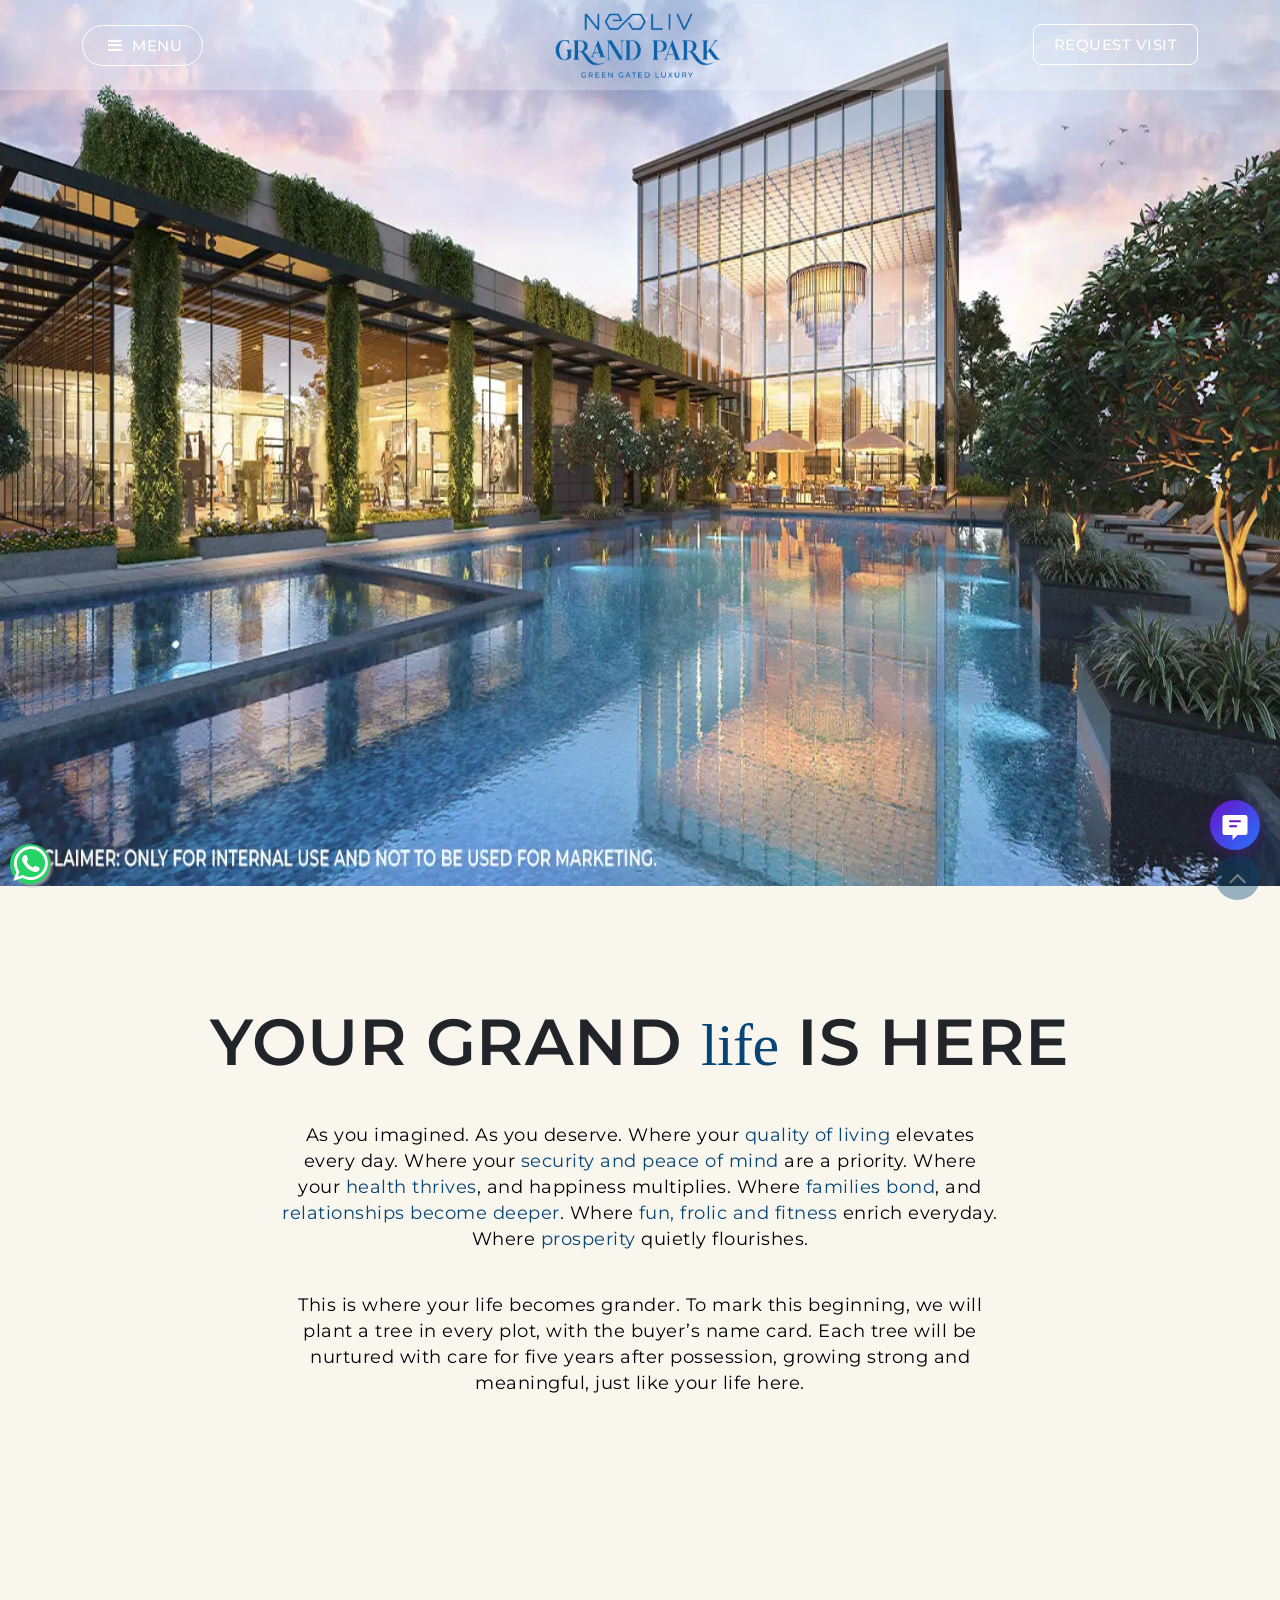
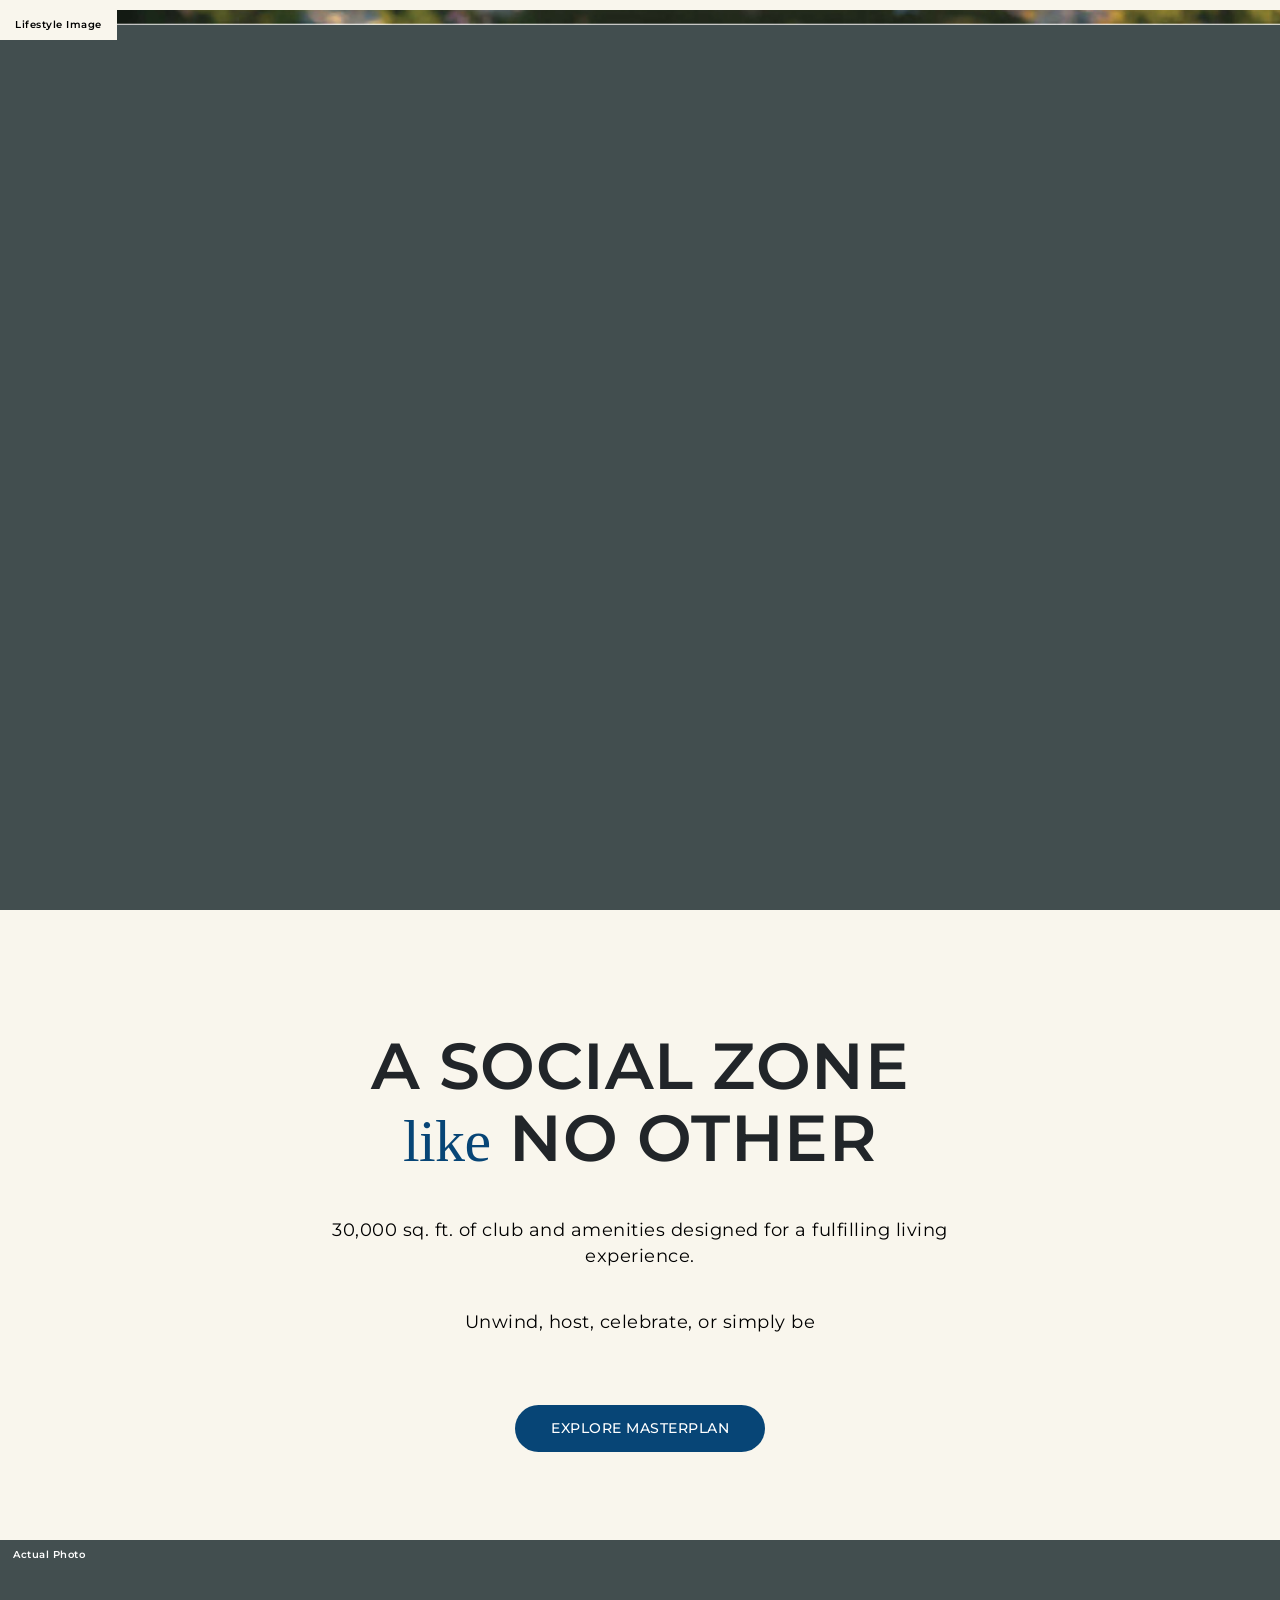
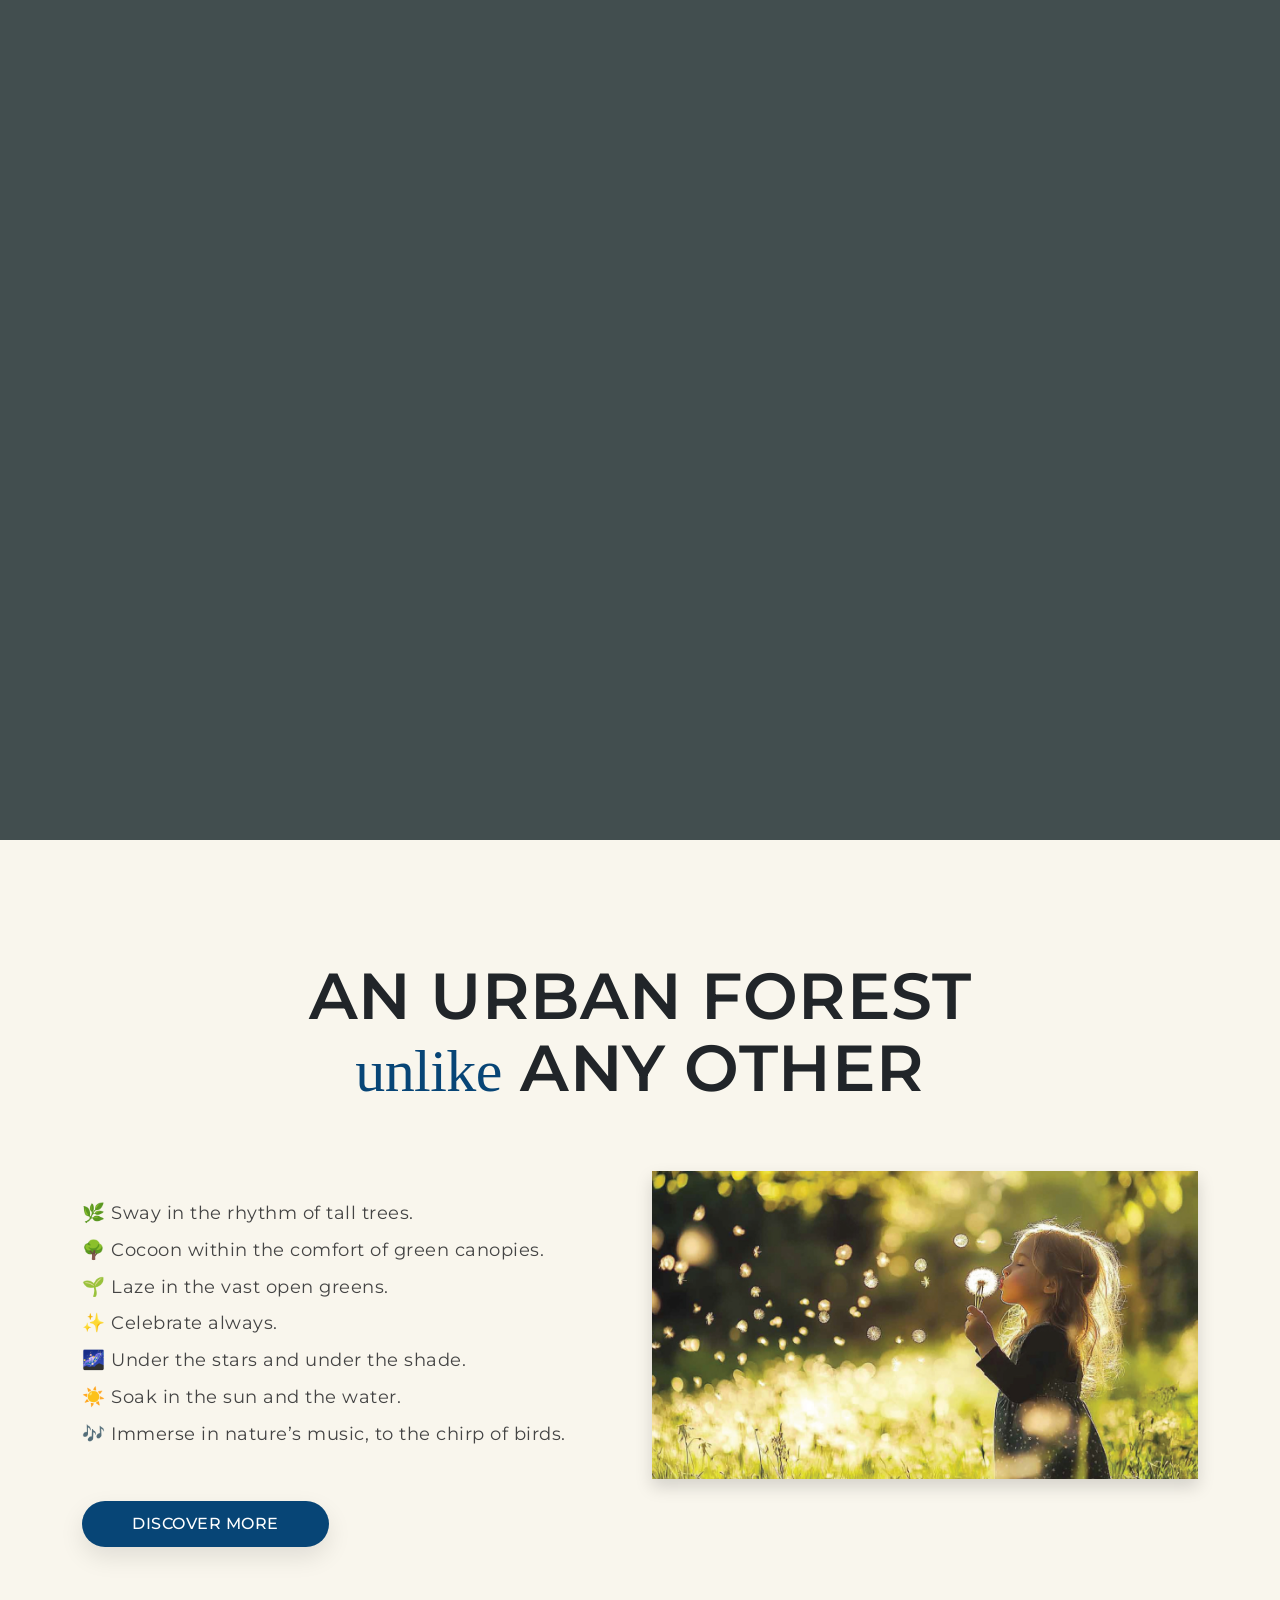
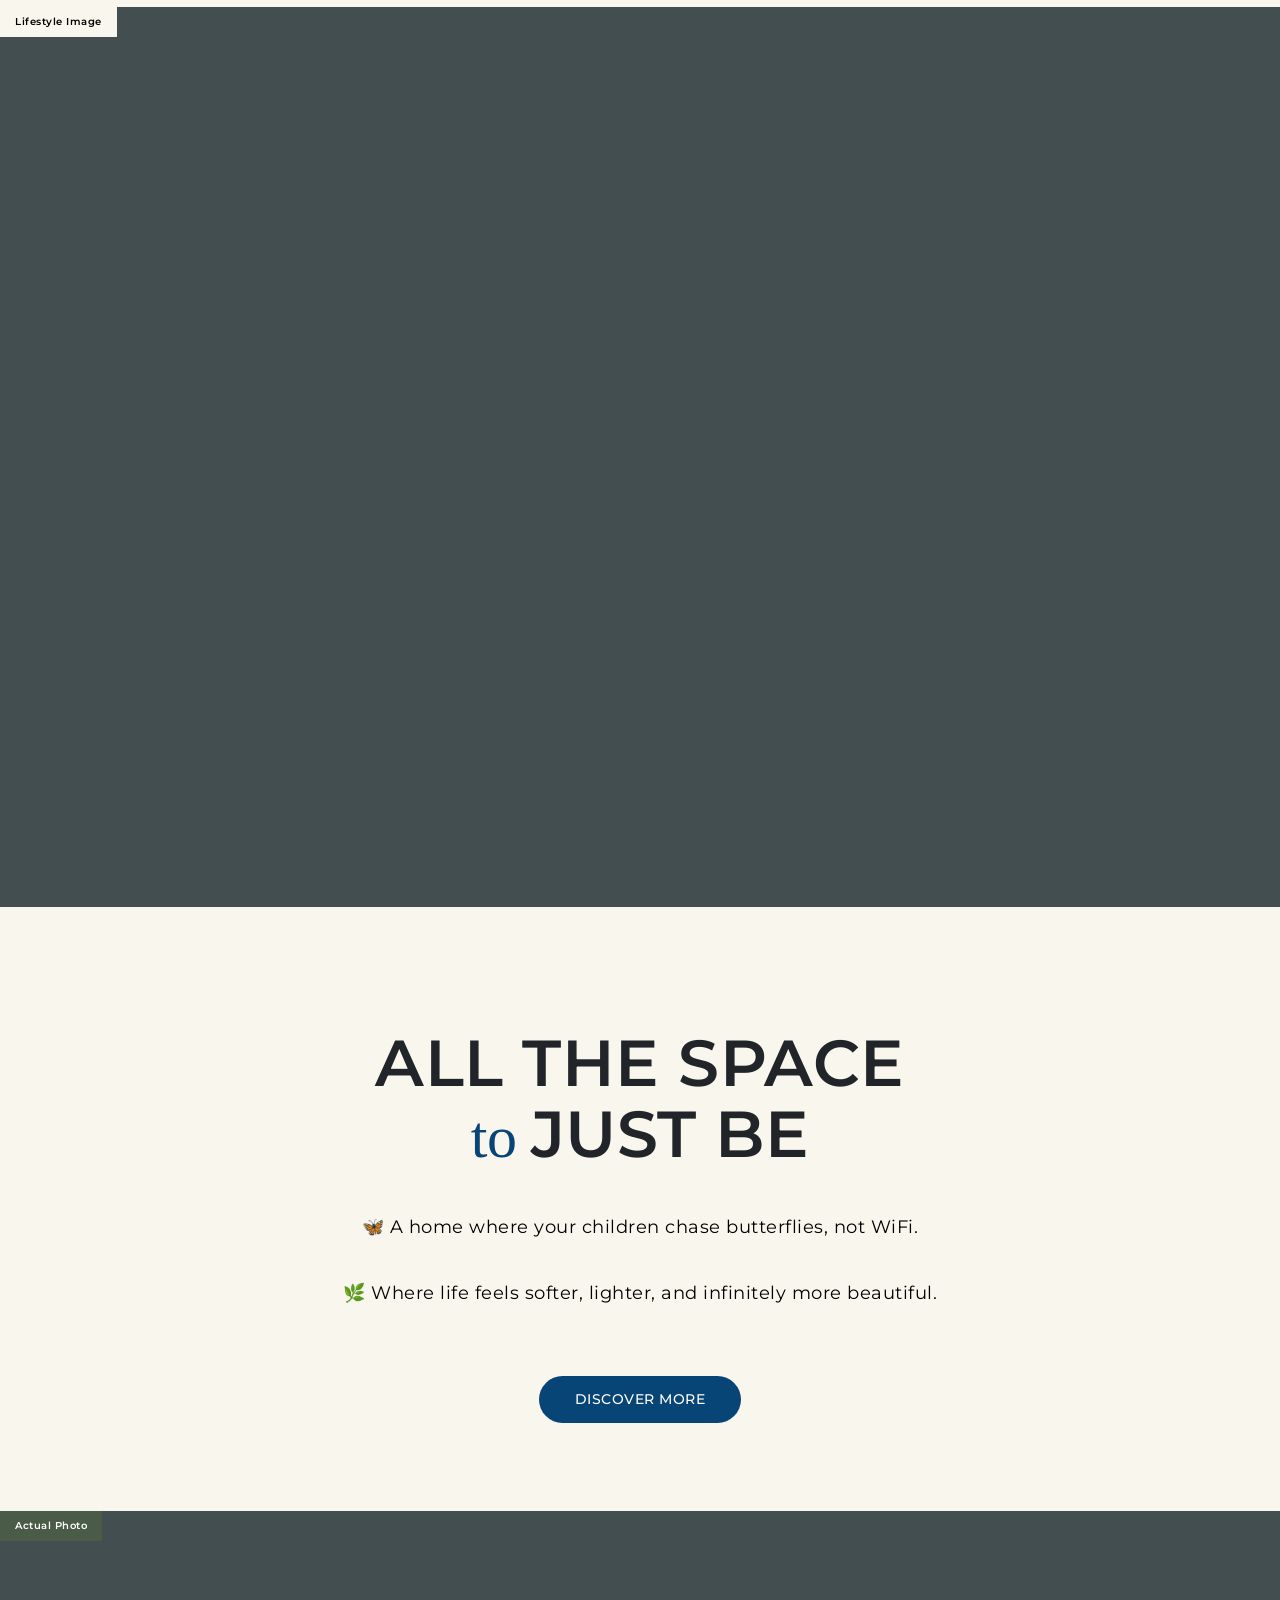
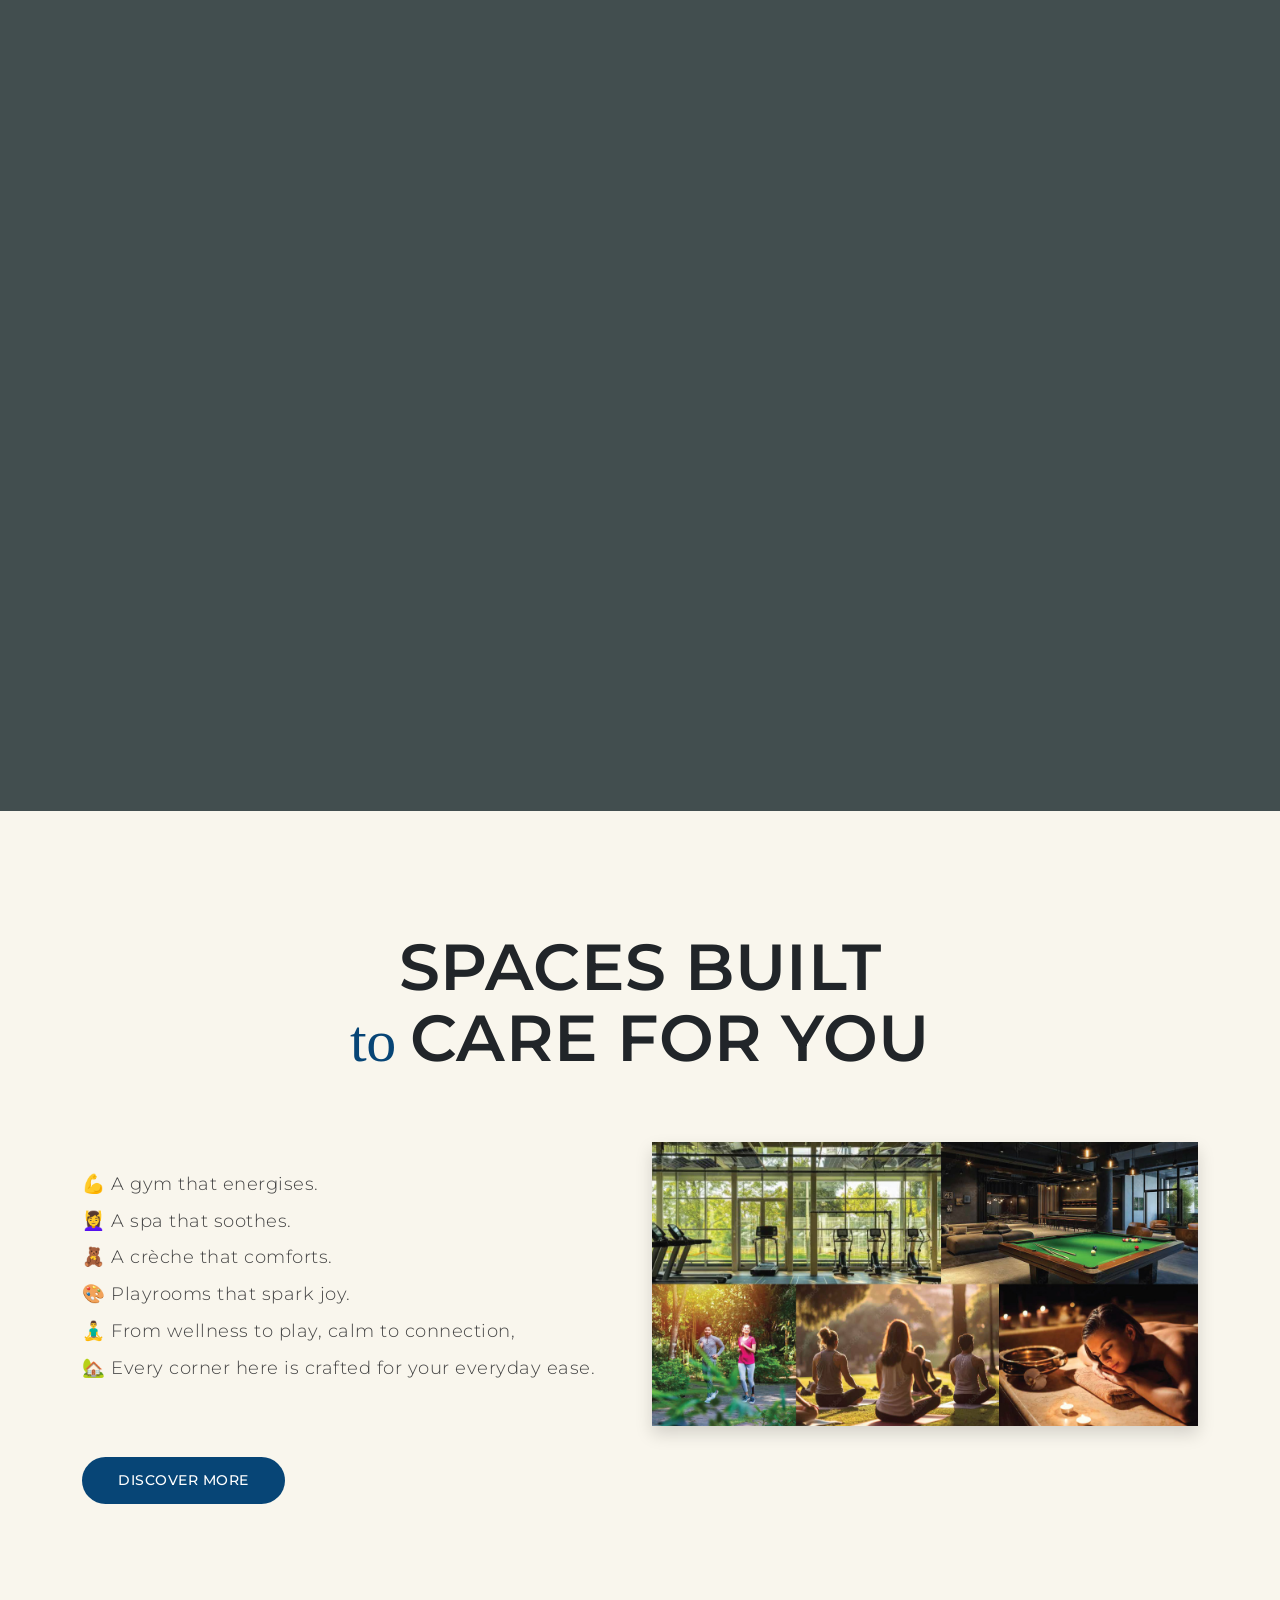
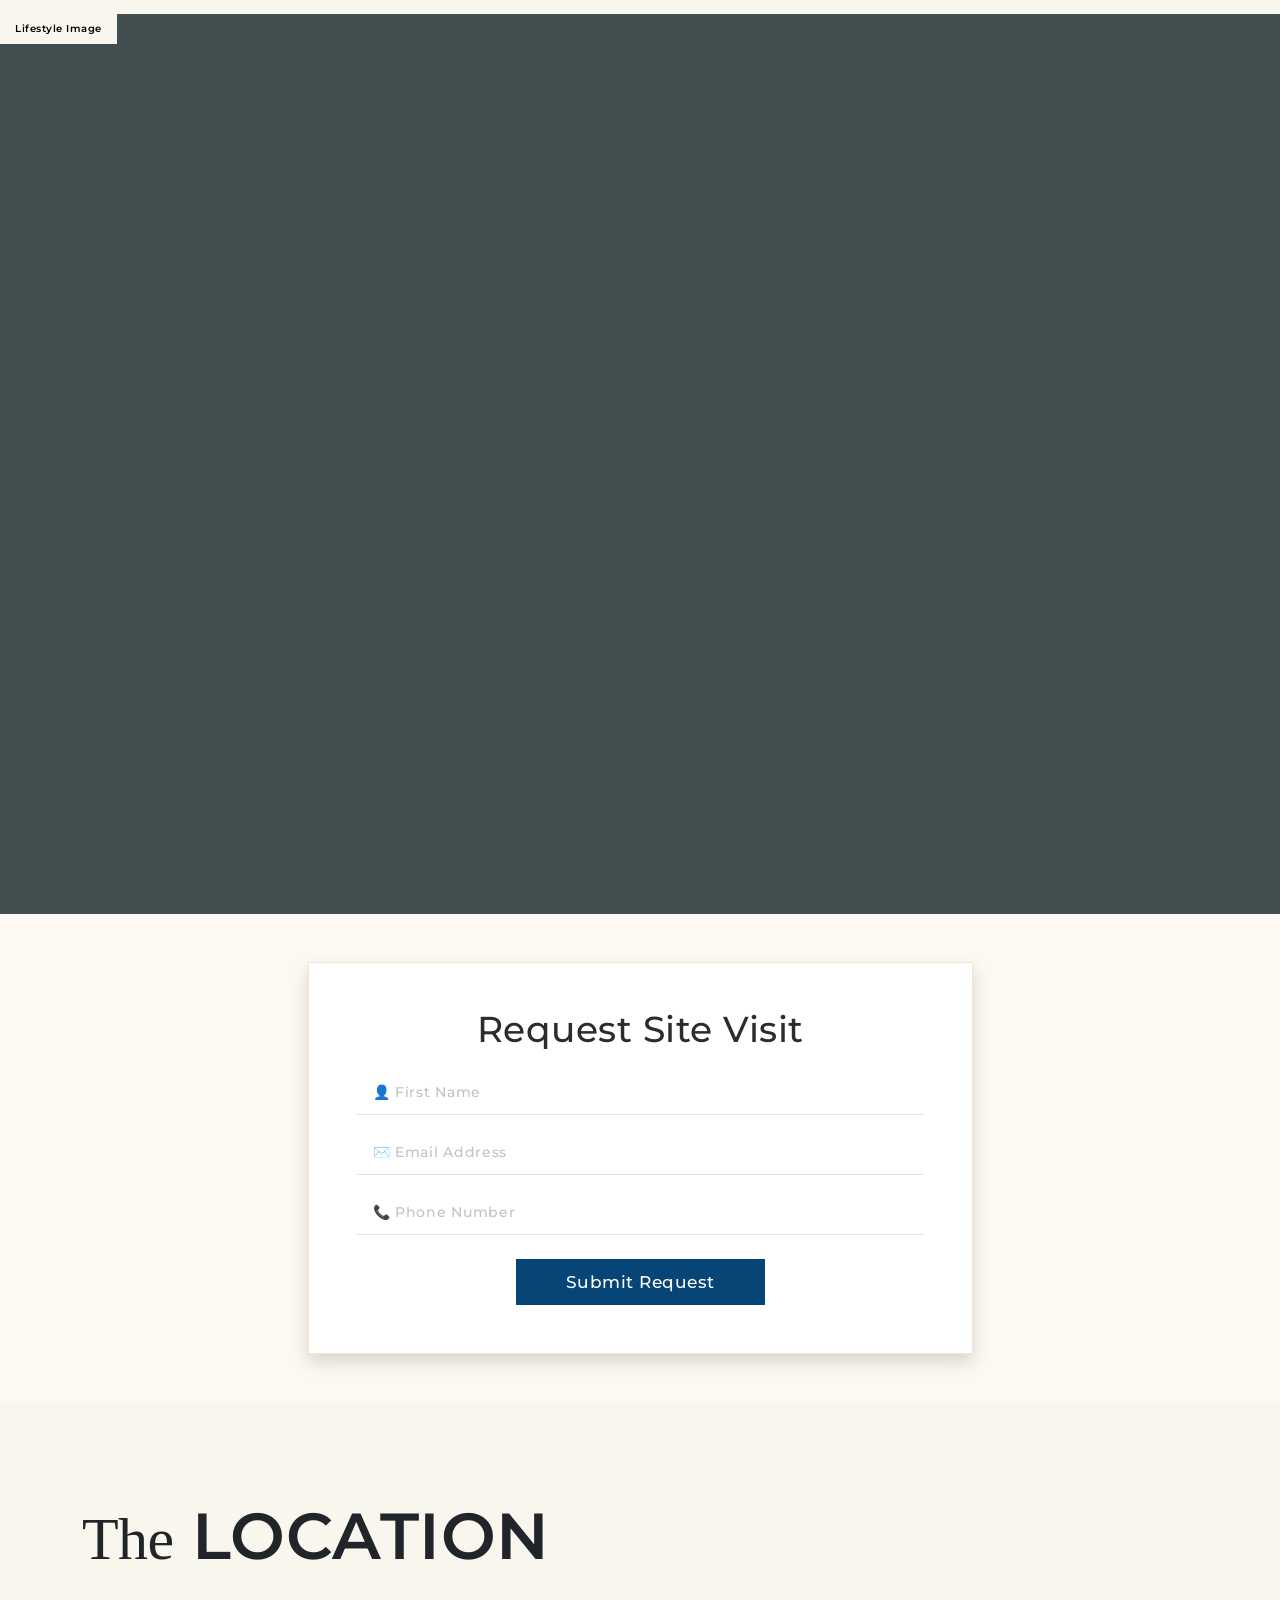
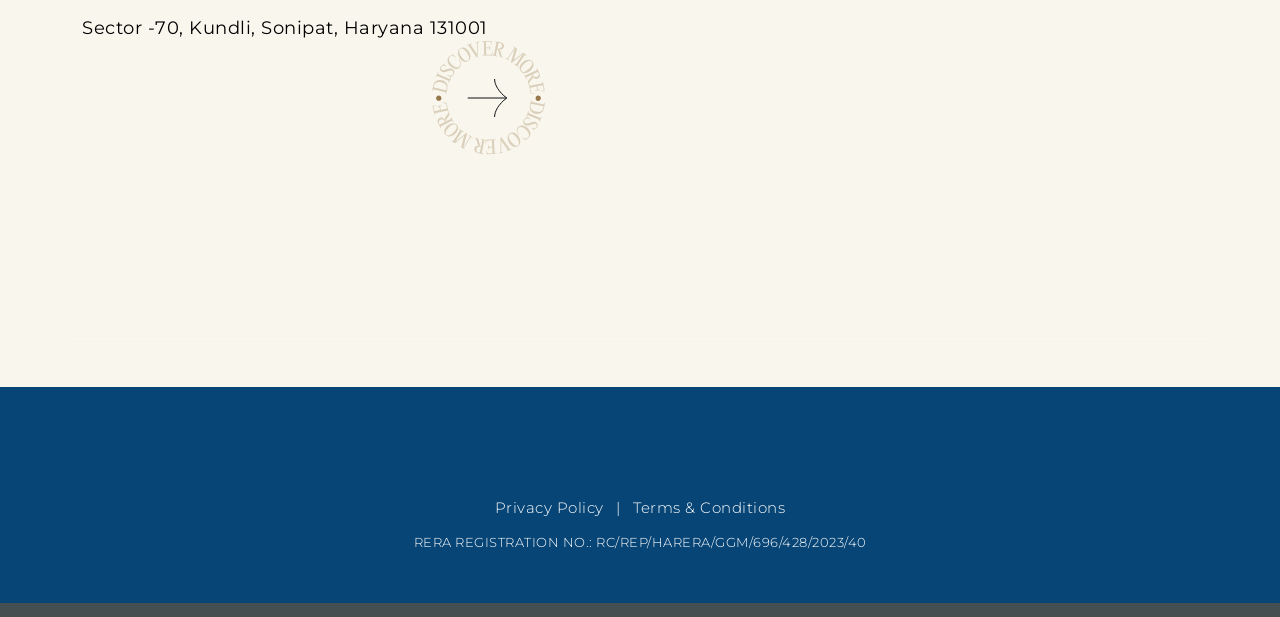
==== commit ab24e614: "Ui changes" ====
--- a/index.html
+++ b/index.html
@@ -1,375 +1,462 @@
-<!doctype html>
+<!DOCTYPE html>
 <html lang="en">
-
-<head>
-
-    <meta charset="utf-8">
-    <meta name="viewport" content="width=device-width, initial-scale=1, shrink-to-fit=no">
+  <head>
+    <meta charset="utf-8" />
+    <meta
+      name="viewport"
+      content="width=device-width, initial-scale=1, shrink-to-fit=no"
+    />
     <title>NeoLiv Grandpark</title>
 
-    <link rel="icon" href="https://neoliv.in/favicon.ico">
-    <link rel="stylesheet" href="./asset/css/animate.min.css">
-    <link rel="stylesheet" href="./asset/css/bootstrap.min.css">
-    <!-- <link href="https://cdn.jsdelivr.net/npm/bootstrap@5.0.2/dist/css/bootstrap.min.css" rel="stylesheet" integrity="sha384-EVSTQN3/azprG1Anm3QDgpJLIm9Nao0Yz1ztcQTwFspd3yD65VohhpuuCOmLASjC" crossorigin="anonymous"> -->
-    <link rel="stylesheet" href="https://cdnjs.cloudflare.com/ajax/libs/font-awesome/4.7.0/css/font-awesome.min.css">
-    <link rel="stylesheet" href="./asset/css/owl.carousel.min.css">
-    <link rel="stylesheet" href="./asset/css/owl.theme.default.min.css">
-    <link rel="stylesheet" href="./asset/css/cubeportfolio.min.css">
-    <link rel="stylesheet" href="./asset/css/jquery.fancybox.min.css">
-    <link rel="stylesheet" type="text/css" href="./asset/rs-plugin/css/settings.css">
-    <link rel="stylesheet" type="text/css" href="./asset/rs-plugin/css/navigation.css">
-    <!-- <link rel="stylesheet" href="/public/assets/css/style1.css"> -->
-    <link rel="stylesheet" href="./asset/css/custom-style.css">
-     <link rel="stylesheet" href="./asset/css/style1.css">
-    <link rel="stylesheet" href="./asset/css/home.css">
-
-    <link href="https://unpkg.com/aos@2.3.1/dist/aos.css" rel="stylesheet">
-
-
-
-
+    <link rel="icon" href="https://neoliv.in/favicon.ico" />
+    <link rel="stylesheet" href="./asset/css/animate.min.css" />
+    <link rel="stylesheet" href="./asset/css/bootstrap.min.css" />
+    <link
+      rel="stylesheet"
+      href="https://cdnjs.cloudflare.com/ajax/libs/font-awesome/4.7.0/css/font-awesome.min.css"
+    />
+    <!-- <link rel="stylesheet" href="./asset/css/owl.carousel.min.css" /> -->
+    <!-- <link rel="stylesheet" href="./asset/css/owl.theme.default.min.css" /> -->
+    <!-- <link rel="stylesheet" href="./asset/css/cubeportfolio.min.css" /> -->
+    <link rel="stylesheet" href="./asset/css/jquery.fancybox.min.css" />
+    <!-- <link
+      rel="stylesheet"
+      type="text/css"
+      href="./asset/rs-plugin/css/settings.css"
+    /> -->
+    <link
+      rel="stylesheet"
+      type="text/css"
+      href="./asset/rs-plugin/css/navigation.css"
+    />
+    <link rel="stylesheet" href="./asset/css/custom-style.css" />
+    <link rel="stylesheet" href="./asset/css/style1.css" />
+    <link rel="stylesheet" href="./asset/css/home.css" />
+
+    <link href="https://unpkg.com/aos@2.3.1/dist/aos.css" rel="stylesheet" />
 
     <style>
-        @import url('https://fonts.googleapis.com/css2?family=Montserrat:ital,wght@0,100..900;1,100..900&display=swap');
-        html {
-            scroll-behavior: smooth;
-        }
-        body, h1, h2, h3, h4, h5, h6, p, .side-nav .navbar-nav .nav-link, .btn{
-            font-family:"Montserrat" !important;
-        }
-
-        #madeWithCare {
-            scroll-behavior: smooth;
-        }
-
-        #madeWithCare1 {
-            scroll-behavior: smooth;
-        }
-
-        #popup_this {
-            top: 50%;
-            left: 10%;
-            text-align: center;
-            margin-top: 30px;
-            margin-left: -50px;
-            position: fixed;
-            background: #fff;
-            padding: 30px;
-            z-index: 1000;
-            display: none;
-        }
-        .mob{
-            display: none;
-        }
-        .b-close {
-            position: absolute;
-            right: 0;
-            top: 0;
-            cursor: pointer;
-            color: #fff;
-            background: #4a5c47;
-            padding: 5px 10px;
-        }
-
-        .form-select {
-            height: 44px;
-            color: #605f5f;
-            border: none;
-            border-radius: 0rem;
-        }
-
-        .imgStyle:hover {
-            animation: rotate 3s linear;
-        }
-
-        @keyframes rotate {
-            0% {
-                transform: rotate(0deg);
-            }
-            100% {
-                transform: rotate(360deg);
-            }
-        }
-
-        .fancybox-button--share {
-            display: none;
-        }
-
+      @import url("https://fonts.googleapis.com/css2?family=Montserrat:ital,wght@0,100..900;1,100..900&display=swap");
+      html {
+        scroll-behavior: smooth;
+      }
+      body,
+      h1,
+      h2,
+      h3,
+      h4,
+      h5,
+      h6,
+      p,
+      .side-nav .navbar-nav .nav-link,
+      .btn {
+        font-family: "Montserrat" !important;
+      }
+
+      #madeWithCare {
+        scroll-behavior: smooth;
+      }
+
+      #madeWithCare1 {
+        scroll-behavior: smooth;
+      }
+
+      #popup_this {
+        top: 50%;
+        left: 10%;
+        text-align: center;
+        margin-top: 30px;
+        margin-left: -50px;
+        position: fixed;
+        background: #fff;
+        padding: 30px;
+        z-index: 1000;
+        display: none;
+      }
+      .mob {
+        display: none;
+      }
+      .b-close {
+        position: absolute;
+        right: 0;
+        top: 0;
+        cursor: pointer;
+        color: #fff;
+        background: #4a5c47;
+        padding: 5px 10px;
+      }
+
+      .form-select {
+        height: 44px;
+        color: #605f5f;
+        border: none;
+        border-radius: 0rem;
+      }
+
+      .imgStyle:hover {
+        animation: rotate 3s linear;
+      }
+
+      @keyframes rotate {
+        0% {
+          transform: rotate(0deg);
+        }
+        100% {
+          transform: rotate(360deg);
+        }
+      }
+
+      .fancybox-button--share {
+        display: none;
+      }
+
+      .banner-text {
+        padding-top: 20%;
+      }
+
+      .banner-mobile {
+        display: none;
+      }
+
+      .mobile-nav {
+        display: none;
+      }
+
+      .mobile-view {
+        display: none;
+      }
+
+      .sitevist-section {
+        background: url(./asset/images/request-bg.webp);
+        padding: 4.5rem 0;
+      }
+
+      .fancybox-button--fullscreen {
+        display: none;
+      }
+      .logo-scroll {
+  display: none;
+}
+
+.scrolled .logo-default {
+  display: none;
+}
+
+.scrolled .logo-scroll {
+  display: inline-block;
+}
+
+
+      @media screen and (max-width: 991px) {
+        .banner-desktop {
+          display: none;
+        }
+        .banner-mobile {
+          display: block;
+        }
+        .desktop-nav {
+          display: none;
+        }
+        .mobile-nav {
+          display: block;
+        }
+        .modal.left_modal .modal-dialog,
+        .modal.right_modal .modal-dialog {
+          max-width: 100%;
+        }
+      }
+
+      @media screen and (max-width: 576px) {
+        .desk {
+          display: none;
+        }
+        .mob {
+          display: block !important;
+        }
+        .desktop-view {
+          display: none;
+        }
+        .mobile-view {
+          display: block;
+        }
         .banner-text {
-            padding-top: 20%
-        }
-
-        .banner-mobile {
-            display: none;
-        }
-
-        .mobile-nav {
-            display: none;
-        }
-
-        .mobile-view {
-            display: none;
-        }
-
+          padding-top: 60%;
+        }
+        .dark-slider h2 {
+          font-size: 2rem !important;
+        }
+        .dark-slider p {
+          font-size: 16px !important;
+          padding: 0px 20px;
+        }
+        .side-menu {
+          width: 100%;
+        }
+        .header-appear .navbar-top-default {
+          padding-top: 15px;
+        }
+        .header-right p {
+          padding-top: 7px;
+        }
         .sitevist-section {
-            background: url(./asset/images/request-bg.webp);
-            padding: 4.5rem 0;
-        }
-
-        .fancybox-button--fullscreen {
-            display: none;
-        }
-
-        @media screen and (max-width: 991px) {
-            .banner-desktop {
-                display: none;
-            }
-            .banner-mobile {
-                display: block;
-            }
-            .desktop-nav {
-                display: none;
-            }
-            .mobile-nav {
-                display: block;
-            }
-            .modal.left_modal .modal-dialog,
-            .modal.right_modal .modal-dialog {
-                max-width: 100%;
-            }
-        }
-
-        @media screen and (max-width:576px) {
-            .desk{
-                display: none;
-            }
-            .mob{
-                display: block !important;
-            }
-            .desktop-view {
-                display: none;
-            }
-            .mobile-view {
-                display: block;
-            }
-            .banner-text {
-                padding-top: 60%
-            }
-            .dark-slider h2 {
-                font-size: 2rem !important;
-            }
-            .dark-slider p {
-                font-size: 16px !important;
-                padding: 0px 20px;
-            }
-            .side-menu {
-                width: 100%;
-            }
-            .header-appear .navbar-top-default {
-                padding-top: 15px;
-            }
-            .header-right p {
-                padding-top: 7px;
-            }
-            .sitevist-section {
-                background: #f9f6ed;
-                padding: 0rem 0;
-            }
-            .area-heading {
-                padding-top: 40px;
-                padding-bottom: 40px;
-            }
-            .new_logo img {
-                margin-left: 0% !important;
-        width: 50% !important;
-        left: 0;
-        top: 4px;
-        position: absolute;
+          background: #f9f6ed;
+          padding: 0rem 0;
+        }
+        .area-heading {
+          padding-top: 40px;
+          padding-bottom: 40px;
+        }
+        .new_logo img {
+          margin-left: 0% !important;
+          width: 50% !important;
+          left: 0;
+          top: 4px;
+          position: absolute;
+        }
+        .header-button {
+          display: none !important;
+        }
+      }
+
+      /* mansi */
+      .new_logo img {
+    margin-left: 44%;
+    width: 61%;
 }
-.header-button{
-    display: none !important;
-}
-        }
-
-        /* mansi */
-        .new_logo img{
-            margin-left: 48%;
-            width: 51%;
-        }
     </style>
 
     <script src="https://ajax.googleapis.com/ajax/libs/jquery/2.2.0/jquery.min.js"></script>
-    <script src='https://www.google.com/recaptcha/api.js'></script>
-
-</head>
-
-<body data-bs-spy="scroll" data-bs-target=".navbar" data-bs-offset="90">
-
+    <script src="https://www.google.com/recaptcha/api.js"></script>
+  </head>
+
+  <body data-bs-spy="scroll" data-bs-target=".navbar" data-bs-offset="90">
     <!--Loader Start -->
     <div class="loader">
-        <div class="loader-inner">
-            <div class="loader-blocks">
-                <span class="block-1"></span>
-                <span class="block-2"></span>
-                <span class="block-3"></span>
-                <span class="block-4"></span>
-                <span class="block-5"></span>
-                <span class="block-6"></span>
-                <span class="block-7"></span>
-                <span class="block-8"></span>
-            </div>
-        </div>
+      <div class="loader-inner">
+        <div class="loader-blocks">
+          <span class="block-1"></span>
+          <span class="block-2"></span>
+          <span class="block-3"></span>
+          <span class="block-4"></span>
+          <span class="block-5"></span>
+          <span class="block-6"></span>
+          <span class="block-7"></span>
+          <span class="block-8"></span>
+        </div>
+      </div>
     </div>
     <!--Loader End-->
 
     <header>
-        <nav class="navbar navbar-top-default center-logo navbar-expand-lg navbar-simple nav-box-round desktop-nav">
-            <div class="container">
-
-                <div class="col-md-2 col-sm-3 header-left">
-                    <a href="javascript:void(0)" class="header-menu-icon" id="sidemenu_toggle">
-               <i class="fa fa-bars"></i> MENU
+      <nav
+        class="navbar navbar-top-default center-logo navbar-expand-lg navbar-simple nav-box-round desktop-nav"
+      >
+        <div class="container">
+          <div class="col-md-2 col-sm-3 header-left">
+            <a
+              href="javascript:void(0)"
+              class="header-menu-icon"
+              id="sidemenu_toggle"
+            >
+              <i class="fa fa-bars"></i> MENU
             </a>
-                </div>
-
-                <div class="col-md-4 col-sm-6 header-logo">
-       
-                <a href="" class="new_logo">
-                    <img src="./asset/latestImages/logo white-01.png" alt="" >
+          </div>
+
+          <div class="col-md-4 col-sm-6 header-logo">
+            <a href="#" class="new_logo">
+              <img src="./asset/latestImages/logo-blue.png" alt="blue Logo" class="logo-default" />
+              <img src="./asset/latestImages/logo white-01.png" alt="white Logo" class="logo-scroll" />
+            </a>
+            
+            
+          </div>
+
+          <div class="col-md-4 col-sm-3 header-right">
+            <p class="header-button">
+              <a
+                href="#"
+                class="header-request"
+                id="modal_view_right"
+                data-bs-toggle="modal"
+                data-bs-target="#information_modal"
+              >
+                REQUEST VISIT</a
+              >
+            </p>
+          </div>
+        </div>
+      </nav>
+
+      <nav
+        class="navbar navbar-top-default center-logo navbar-expand-lg navbar-simple nav-box-round mobile-nav"
+      >
+        <div class="container">
+          <div class="col-md-4 col-sm-6 header-logo">
+            <a href="#" class="new_logo">
+              <img src="./asset/latestImages/logo-blue.png" alt="blue Logo" class="logo-default" />
+              <img src="./asset/latestImages/logo white-01.png" alt="white Logo" class="logo-scroll" />
+            </a>
+            
+          </div>
+
+          <div class="col-md-2 col-sm-3 header-left">
+            <a
+              href="javascript:void(0)"
+              class="header-menu-icon"
+              id="sidemenu_toggle1"
+            >
+              <i class="fa fa-bars"></i>
+            </a>
+          </div>
+
+          <div class="col-md-4 col-sm-3 header-right">
+            <p class="header-button">
+              <a
+                href="#"
+                class="header-request"
+                id="modal_view_right"
+                data-bs-toggle="modal"
+                data-bs-target="#information_modal"
+                ><i class="fa fa-handshake-o"></i
+              ></a>
+            </p>
+          </div>
+        </div>
+      </nav>
+      <!--Navigation-->
+
+      <div class="side-menu">
+        <div class="inner-wrapper">
+          <span class="btn-close" id="btn_sideNavClose"><i></i><i></i></span>
+
+          <nav class="side-nav w-100">
+            <ul class="navbar-nav">
+              <li class="nav-item">
+                <a class="nav-link" href="#overview">Overview</a>
+              </li>
+              <li class="nav-item">
+                <a class="nav-link" href="#location">Location</a>
+              </li>
+              <li class="nav-item">
+                <a class="nav-link" href="#amenities">Amenities</a>
+              </li>
+              <li class="nav-item">
+                <a class="nav-link" href="#plans">Price & Payment Plan </a>
+              </li>
+              <li class="nav-item">
+                <a class="nav-link" href="#master">Master Plan</a>
+              </li>
+              <li class="nav-item">
+                <a class="nav-link" href="#gallery">Gallery</a>
+              </li>
+              <li class="nav-item">
+                <a class="nav-link" href="tel:+91999999999">+91 9999999999</a>
+              </li>
+            </ul>
+          </nav>
+          <div class="side-footer w-100">
+            <ul class="social-icons-simple">
+              <li>
+                <a class="youtube-text-hvr" href="" target="_blank"
+                  ><i class="fa fa-youtube-play"></i>
                 </a>
-        
-        </div>
-
-                <div class="col-md-4 col-sm-3 header-right">
-                    <p class="header-button">
-                        <a href="#" class="header-request" id="modal_view_right" data-bs-toggle="modal" data-bs-target="#information_modal"> REQUEST VISIT</a>
-                    </p>
-                </div>
-
-            </div>
-
-
-
-        </nav>
-
-
-        <nav class="navbar navbar-top-default center-logo navbar-expand-lg navbar-simple nav-box-round mobile-nav">
-            <div class="container">
-
-               
-
-                <div class="col-md-4 col-sm-6 header-logo">
-                    <a href="" class="new_logo">
-                        <img src="./asset/latestImages/logo white-01.png" alt="" >
-                    </a>
-                </div>
-
-                <div class="col-md-2 col-sm-3 header-left">
-                    <a href="javascript:void(0)" class="header-menu-icon" id="sidemenu_toggle1">
-               <i class="fa fa-bars"></i> 
-            </a>
-                </div>
-
-                <div class="col-md-4 col-sm-3 header-right">
-                    <p class="header-button">
-                        <a href="#" class="header-request" id="modal_view_right" data-bs-toggle="modal" data-bs-target="#information_modal"><i class="fa fa-handshake-o"></i></a>
-                    </p>
-                </div>
-
-            </div>
-
-
-
-        </nav>
-        <!--Navigation-->
-
-        <div class="side-menu">
-            <div class="inner-wrapper">
-                <span class="btn-close" id="btn_sideNavClose"><i></i><i></i></span>
-
-                <nav class="side-nav w-100">
-                    <ul class="navbar-nav">
-
-                        <li class="nav-item">
-                            <a class="nav-link" href="./location">Overview</a>
-                        </li>
-                        <li class="nav-item">
-                            <a class="nav-link" href="./grounds">Location</a>
-                        </li>
-                        <li class="nav-item">
-                            <a class="nav-link" href="./comforts">Amenities</a>
-                        </li>
-                        <li class="nav-item">
-                            <a class="nav-link" href="./gallery">Price & Payment Plan </a>
-                        </li>
-                        <li class="nav-item">
-                            <a class="nav-link" href="./news-updates">Master Plan</a>
-                        </li>
-                        <li class="nav-item">
-                            <a class="nav-link" href="./documents">Gallery</a>
-                        </li>
-                        <li class="nav-item">
-                            <a class="nav-link" href="./documents">+91 9999999999</a>
-                        </li>
-
-                    </ul>
-                </nav>
-                <div class="side-footer  w-100">
-                    <ul class="social-icons-simple">
-                        <li><a class="youtube-text-hvr" href="" target="_blank"><i class="fa fa-youtube-play"></i> </a> </li>
-                        <li>&nbsp;</li>
-                        <li><a class="document-text-hvr" href="https://online.flippingbook.com/view/127416096/" target="_blank"><i class="fa fa-book"></i> </a> </li>
-                    </ul>
-                    <p style="font-size:15px; text-wrap: auto;">RERA REGISTRATION NO.:<br> RC/REP/HARERA/GGM/696/428/2023/40<br>
-                       </p>
-                </div>
-            </div>
-        </div>
-        <a id="close_side_menu" href="javascript:void(0);"></a>
-
+              </li>
+              <li>&nbsp;</li>
+              <li>
+                <a
+                  class="document-text-hvr"
+                  href="./asset/Sonipat_Brochure.pdf"
+                  target="_blank"
+                  ><i class="fa fa-book"></i>
+                </a>
+              </li>
+            </ul>
+            <p style="font-size: 15px; text-wrap: auto">
+              RERA REGISTRATION NO.:<br />
+              RC/REP/HARERA/GGM/696/428/2023/40<br />
+            </p>
+          </div>
+        </div>
+      </div>
+      <a id="close_side_menu" href="javascript:void(0);"></a>
     </header>
     <!--Header end-->
 
     <!--slider-->
-    <section id="home" class="p-0 single-slide dark-slider desk" style="margin-top: -14px;">
-       <img src="./asset/latestImages/Desktop.jpg" class="w-100 vh-100" alt="Background">
-    </section>
-
-    <section id="home" class="p-0 single-slide dark-slider mob" style="margin-top: -14px;">
-      <img src="./asset/latestImages/mobile.jpg" alt="Background" style="height: 100vh;">
-    </section>
-  
-
-
-    <section class="bg-lightmixed section-padding-bottom">
-        <div class="container">
-            <!--Heading-->
-            <div class="row">
-                <div class="col-md-12 text-center aos-item" data-aos="fade-up" data-aos-duration="2500">
-                    <div class="title d-inline-block">
-                        <h2 class="third-color mb-3">YOUR GRAND <span>life</span> IS HERE</h2>
-                        <p>As you imagined. As you deserve.
-                            Where your <span class="blue_text">quality of living</span> elevates every day.
-                            Where your <span class="blue_text">security and peace of mind</span> are a priority.
-                            Where your <span class="blue_text">health thrives</span>, and <span>happiness multiplies.</span>
-                            Where <span class="blue_text">families bond</span>, and <span class="blue_text">relationships become deeper</span>.
-                            Where <span class="blue_text">fun, frolic and fitness</span> enrich everyday.
-                            Where <span class="blue_text">prosperity</span> quietly flourishes.</p>
-                            <p>
-                                This is where your life becomes grander.
-To mark this beginning, we will plant a tree in every plot, with the buyer’s
-name card. Each tree will be nurtured with care for five years after
-possession, growing strong and meaningful, just like your life here.
-                            </p>
-                    </div>
-                    <div class="title text-center title-2">
-                        <h2 class="third-color mb-3"> <span><img src="https://magicpage-dev.propstory.com/ImageUploads/VBHC%20Landscape/1nnx57g9rm9gqkael.png" class="NL_logo" alt=""></span> </h2>
-                    </div>
-                </div>
+    <section
+      id="home"
+      class="p-0 single-slide dark-slider desk"
+      style="margin-top: -14px"
+    >
+      <img
+        src="/asset/latestImages/Desktop.webp"
+        class="w-100 vh-100"
+        alt="Background"
+      />
+    </section>
+
+    <section
+      id="home"
+      class="p-0 single-slide dark-slider mob"
+      style="margin-top: -14px"
+    >
+      <img
+        src="./asset/latestImages/mobile.jpg"
+        alt="Background"
+        style="height: 100vh"
+      />
+    </section>
+
+    <section class="bg-lightmixed section-padding-bottom" id="overview">
+      <div class="container">
+        <!--Heading-->
+        <div class="row">
+          <div
+            class="col-md-12 text-center aos-item"
+            data-aos="fade-up"
+            data-aos-duration="2500"
+          >
+            <div class="title d-inline-block">
+              <h2 class="third-color mb-3">
+                YOUR GRAND <span>life</span> IS HERE
+              </h2>
+              <p>
+                As you imagined. As you deserve. Where your
+                <span class="blue_text">quality of living</span> elevates every
+                day. Where your
+                <span class="blue_text">security and peace of mind</span> are a
+                priority. Where your
+                <span class="blue_text">health thrives</span>, and
+                <span>happiness multiplies.</span> Where
+                <span class="blue_text">families bond</span>, and
+                <span class="blue_text">relationships become deeper</span>.
+                Where
+                <span class="blue_text">fun, frolic and fitness</span> enrich
+                everyday. Where
+                <span class="blue_text">prosperity</span> quietly flourishes.
+              </p>
+              <p>
+                This is where your life becomes grander. To mark this beginning,
+                we will plant a tree in every plot, with the buyer’s name card.
+                Each tree will be nurtured with care for five years after
+                possession, growing strong and meaningful, just like your life
+                here.
+              </p>
             </div>
-        </div>
-    </section>
-
+            <div class="title text-center title-2">
+              <h2 class="third-color mb-3">
+                <span
+                  ><img
+                    src="https://magicpage-dev.propstory.com/ImageUploads/VBHC%20Landscape/1nnx57g9rm9gqkael.png"
+                    class="NL_logo"
+                    alt=""
+                /></span>
+              </h2>
+            </div>
+          </div>
+        </div>
+      </div>
+    </section>
 
     <!-- <section class="section-3 bg-lightmixed banner-mobile" id="madeWithCare" style="overflow: hidden;">
         <div class="row">
@@ -390,496 +477,968 @@
         </div>
     </section> -->
 
-
-
-
-
-
-
- 
-
-    <section class="section-3 bg-lightmixed banner-mobile" style="overflow: hidden;">
+    <section
+      class="section-3 bg-lightmixed banner-mobile"
+      style="overflow: hidden"
+    >
+      <div class="row">
+        <div class="col-md-12">
+          <span class="parallax-top-light">Lifestyle Image</span>
+          <img
+            src="./asset/latestImages/2.jpg"
+            alt="location-image"
+            style="width: 100%; height: auto; background-attachment: fixed"
+          />
+        </div>
+      </div>
+    </section>
+
+    <section
+      class="main-image1 single-items parallax banner-desktop"
+      style="
+        background-image: url(./asset/latestImages/2.jpg);
+        background-attachment: fixed;
+      "
+    >
+      <div class="row">
+        <div class="col-md-12">
+          <span class="parallax-top-light">Lifestyle Image</span>
+        </div>      </div>
+    </section>
+
+    <section class="bg-graymixed section-padding-bottom" id="master">
+      <div class="container">
+        <!--Heading-->
         <div class="row">
-            <div class="col-md-12">
-                <span class="parallax-top-light">Lifestyle Image</span>
-                <img src="./asset/latestImages/2.jpg" alt="location-image" style="width:100%; height:auto; background-attachment: fixed;">
+          <div
+            class="col-md-12 text-center aos-item"
+            data-aos="fade-up"
+            data-aos-duration="2500"
+          >
+            <div class="title d-inline-block">
+              <h2 class="third-color mb-3 text-dark">
+                A SOCIAL ZONE <br /><span>like</span> NO OTHER
+              </h2>
+              <p class="mb-3">
+                30,000 sq. ft. of club and amenities designed for a fulfilling
+                living experience.
+              </p>
+              <p class="mb-3">Unwind, host, celebrate, or simply be</p>
+              <div style="margin-top: 70px">
+                <a
+                  data-fancybox="group-two"
+                  href="https://d3aw1acw0qsnfa.cloudfront.net/images/master-plan-new.jpg"
+                  id="masterplan"
+                  class="btn btn-large btn-gradient1 btn-rounded"
+                  >EXPLORE MASTERPLAN</a
+                >
+              </div>
             </div>
-        </div>
-    </section>
-    <section class="main-image1 single-items  parallax banner-desktop" style="background-image: url(./asset/latestImages/2.jpg); background-attachment: fixed;">
-
+          </div>
+        </div>
+      </div>
+    </section>
+
+    <section
+      class="section-3 bg-lightmixed banner-mobile"
+      style="overflow: hidden"
+    >
+      <div class="row">
+        <div class="col-md-12">
+          <span
+            class="parallax-top-dark"
+            style="background: #434f50; padding-left: 8px"
+            >Actual Photo</span
+          >
+          <img
+            src="./asset/latestImages/5.jpg"
+            alt="location-image"
+            style="width: 100%; height: auto"
+          />
+        </div>
+      </div>
+    </section>
+    <section
+      class="main-image1 single-items parallax banner-desktop"
+      style="background-image: url(./asset/latestImages/5.jpg)"
+    >
+      <div class="row">
+        <div class="col-md-12 col-nopadding">
+          <span
+            class="parallax-top-dark"
+            style="background: #434f50; margin-left: 10px"
+            >Actual Photo</span
+          >
+        </div>
+      </div>
+    </section>
+
+    <section class="bg-lightmixed section-padding-bottom">
+      <div class="container">
+        <!--Heading-->
         <div class="row">
-            <div class="col-md-12">
-                <span class="parallax-top-light">Lifestyle Image</span>
-
+          <div
+            class="col-md-12 text-center aos-item"
+            data-aos="fade-up"
+            data-aos-duration="2500"
+          >
+            <div class="title d-inline-block">
+              <h2 class="third-color mb-3">
+                AN URBAN FOREST <br /><span>unlike</span> ANY OTHER
+              </h2>
             </div>
-        </div>
-    </section>
-
-
-
-
-
-    <section class="bg-graymixed section-padding-bottom">
-        <div class="container">
-            <!--Heading-->
-            <div class="row">
-                <div class="col-md-12 text-center aos-item" data-aos="fade-up" data-aos-duration="2500">
-                    <div class="title d-inline-block">
-                        <h2 class="third-color mb-3 text-dark">A SOCIAL ZONE <br><span>like</span> NO OTHER</h2>
-                        <p class="mb-3">30,000 sq. ft. of club and amenities designed for a fulfilling
-                            living experience.</p>
-                            <div class="mb-3">Unwind, host, celebrate, or simply be</div>
-                        <div style="margin-top:70px"><a data-fancybox="group-two" href="https://d3aw1acw0qsnfa.cloudfront.net/images/master-plan-new.jpg" id="masterplan" class="btn btn-large btn-gradient1 btn-rounded">EXPLORE MASTERPLAN</a></div>
-                    </div>
+          </div>
+        </div>
+        <div class="row">
+          <div class="col-lg-6">
+            <ul
+              class="list-unstyled mt-4 mb-5 titleclass"
+              style="
+                font-size: 1.15rem;
+                color: #444;
+                line-height: 2;
+                font-weight: 400;
+              "
+            >
+              <li>🌿 Sway in the rhythm of tall trees.</li>
+              <li>🌳 Cocoon within the comfort of green canopies.</li>
+              <li>🌱 Laze in the vast open greens.</li>
+              <li>✨ Celebrate always.</li>
+              <li>🌌 Under the stars and under the shade.</li>
+              <li>☀️ Soak in the sun and the water.</li>
+              <li>🎶 Immerse in nature’s music, to the chirp of birds.</li>
+            </ul>
+            <p>
+              <a
+                href="#"
+                data-bs-toggle="modal"
+                data-bs-target="#information_modal"
+                class="btn btn-gradient btn-rounded px-5 py-2"
+                style="
+                  font-size: 1rem;
+                  font-weight: 500;
+                  border-radius: 30px;
+                  box-shadow: 0 10px 25px rgba(0, 0, 0, 0.1);
+                  transition: all 0.3s;
+                  margin: 0 0 20px 0;
+                "
+              >
+                DISCOVER MORE
+              </a>
+            </p>
+          </div>
+          <div class="col-lg-6">
+            <img
+              src="./asset/latestImages/9.jpg"
+              alt="Urban Forest"
+              class="img-fluid rounded-4 shadow"
+              style="max-height: 500px; object-fit: cover"
+            />
+          </div>
+        </div>
+      </div>
+    </section>
+
+    <section
+      class="section-3 bg-lightmixed banner-mobile"
+      style="overflow: hidden"
+    >
+      <div class="row">
+        <div class="col-md-12">
+          <span class="parallax-top-light">Lifestyle Image</span>
+          <img
+            src="./asset/latestImages/3.jpg"
+            alt="location-image"
+            style="width: 100%; height: auto"
+          />
+        </div>
+      </div>
+    </section>
+
+    <section
+      class="main-image1 single-items parallax banner-desktop"
+      style="background-image: url(./asset/latestImages/3.jpg)"
+    >
+      <div class="row">
+        <div class="col-md-12">
+          <span class="parallax-top-light">Lifestyle Image</span>
+        </div>
+      </div>
+    </section>
+
+    <section
+      class="bg-ground section-padding-bottom"
+      style="background: #4a5c47"
+    >
+      <div class="container">
+        <!--Heading-->
+        <div class="row">
+          <div
+            class="col-md-12 text-center aos-item"
+            data-aos="fade-up"
+            data-aos-duration="2500"
+          >
+            <div class="title d-inline-block">
+              <h2 class="third-color mb-3 text-dark desktop-view">
+                ALL THE SPACE <br /><span>to </span> JUST BE
+              </h2>
+              <h2
+                class="third-color text-dark mobile-view"
+                style="line-height: 0em; margin-bottom: 0px"
+              >
+                ALL THE SPACE
+              </h2>
+              <h6
+                class="third-color mobile-view"
+                style="line-height: 1.2; padding-top: 8px"
+              >
+                <span style="color: #9c7e61">to</span>
+              </h6>
+              <h2
+                class="third-color mb-3 text-dark mobile-view"
+                style="margin-top: 0px"
+              >
+                JUST BE
+              </h2>
+              <p>🦋 A home where your children chase butterflies, not WiFi.</p>
+              <p>
+                🌿 Where life feels softer, lighter, and infinitely more
+                beautiful.
+              </p>
+
+              <p style="margin-top: 70px">
+                <a
+                  data-bs-toggle="modal"
+                  data-bs-target="#information_modal"
+                  class="btn btn-large btn-gradient1 btn-rounded"
+                  >DISCOVER MORE</a
+                >
+              </p>
+            </div>
+          </div>
+        </div>
+      </div>
+    </section>
+
+    <section
+      class="section-3 bg-lightmixed banner-mobile"
+      style="overflow: hidden"
+    >
+      <div class="row">
+        <div class="col-md-12">
+          <span
+            class="parallax-top-light"
+            style="background: #4a5c47; color: #fff"
+            >Actual Photo</span
+          >
+          <img
+            src="./asset/latestImages/1.jpg"
+            alt="location-image"
+            style="width: 100%; height: auto"
+          />
+        </div>
+      </div>
+    </section>
+    <section
+      class="main-image1 single-items parallax banner-desktop"
+      style="background-image: url(./asset/latestImages/1.jpg)"
+    >
+      <div class="row">
+        <div class="col-md-12">
+          <span
+            class="parallax-top-light"
+            style="background: #4a5c47; color: #fff"
+            >Actual Photo</span
+          >
+        </div>
+      </div>
+    </section>
+
+    <section class="bg-lightmixed section-padding-bottom" id="amenities">
+      <div class="container">
+        <!--Heading-->
+        <div class="row">
+          <div
+            class="col-md-12 text-center aos-item"
+            data-aos="fade-up"
+            data-aos-duration="2500"
+          >
+            <div class="title d-inline-block">
+              <h2 class="third-color mb-3 desktop-view">
+                SPACES BUILT <br /><span>to </span> CARE FOR YOU
+              </h2>
+              <h2 class="third-color mb-3 mobile-view">
+                SPACES <br />BUILT<span style="padding-left: 10px">to </span
+                ><br />
+                CARE FOR YOU
+              </h2>
+            </div>
+          </div>
+        </div>
+        <div class="row">
+          <div class="col-lg-6">
+            <ul
+              class="list-unstyled mt-4 mb-5 titleclass"
+              style="font-size: 1.15rem; color: #444; line-height: 2"
+            >
+              <li>💪 A gym that energises.</li>
+              <li>💆‍♀️ A spa that soothes.</li>
+              <li>🧸 A crèche that comforts.</li>
+              <li>🎨 Playrooms that spark joy.</li>
+              <li>🧘‍♂️ From wellness to play, calm to connection,</li>
+              <li>🏡 Every corner here is crafted for your everyday ease.</li>
+            </ul>
+
+            <p style="margin: 70px 0">
+              <a class="btn btn-large btn-gradient btn-rounded" data-bs-toggle="modal" data-bs-target="#information_modal">DISCOVER MORE</a>
+            </p>
+          </div>
+          <div class="col-lg-6">
+            <img
+              src="./asset/latestImages/Amenities.jpg"
+              alt="amenities"
+              class="img-fluid rounded-4 shadow"
+              style="max-height: 500px; object-fit: cover"
+            />
+          </div>
+        </div>
+      </div>
+    </section>
+    <section
+      class="section-3 bg-lightmixed banner-mobile"
+      style="overflow: hidden"
+    >
+      <div class="row">
+        <div class="col-md-12">
+          <span class="parallax-top-light">Lifestyle Image</span>
+          <img
+            src="./asset/latestImages/18.jpg"
+            alt="location-image"
+            style="width: 100%; height: auto"
+          />
+        </div>
+      </div>
+    </section>
+    <section
+      class="main-image1 single-items parallax banner-desktop"
+      style="background-image: url(./asset/latestImages/18.jpg)"
+    >
+      <div class="row">
+        <div class="col-md-12">
+          <span class="parallax-top-light">Lifestyle Image</span>
+        </div>
+      </div>
+    </section>
+
+    <section
+      class="sitevist-section py-5"
+      id="site-visit"
+      style="background: #fdf9f2"
+    >
+      <div class="container">
+        <div class="row justify-content-center">
+          <div
+            class="col-md-7 col-sm-10 p-5 rounded-4 shadow"
+            style="background: #fff; border: 1px solid #f1e7d0"
+          >
+            <!-- Heading -->
+            <div class="text-center mb-4">
+              <h2
+                class="mb-0 aos-item"
+                data-aos="fade-up"
+                data-aos-duration="2500"
+                style="
+                  font-family: 'Playfair Display', serif;
+                  font-size: 36px;
+                  color: #2c2c2c;
+                "
+              >
+                Request Site Visit
+              </h2>
+            </div>
+
+            <!-- Form -->
+            <form class="contact-form  aos-item"
+            data-aos="zoom-in"
+            data-aos-duration="2500">
+              <div class="row g-3">
+                <div class="col-12">
+                  <input
+                    type="text"
+                    class="form-control luxury-input"
+                    id="first_name"
+                    name="first_name"
+                    placeholder="👤 First Name"
+                  />
                 </div>
-            </div>
-        </div>
-    </section>
-
-    <section class="section-3 bg-lightmixed banner-mobile" style="overflow: hidden;">
-        <div class="row">
-            <div class="col-md-12">
-                <span class="parallax-top-dark" style="background:#434f50; padding-left:8px">Actual Photo</span>
-                <img src="./asset/latestImages/5.jpg" alt="location-image" style="width:100%; height:auto">
-            </div>
-        </div>
-    </section>
-    <section class="main-image1 single-items  parallax banner-desktop" style="background-image: url(./asset/latestImages/5.jpg);">
-
-        <div class="row">
-            <div class="col-md-12 col-nopadding">
-                <span class="parallax-top-dark" style="background:#434f50;  margin-left:10px">Actual Photo</span>
-
-            </div>
-        </div>
-    </section>
-
-
-    <section class="bg-lightmixed section-padding-bottom">
-        <div class="container">
-            <!--Heading-->
-            <div class="row">
-                <div class="col-md-12  text-center aos-item" data-aos="fade-up" data-aos-duration="2500">
-                    <div class="title d-inline-block">
-                        <h2 class="third-color mb-3">AN URBAN FOREST <br><span>unlike</span> ANY OTHER </h2>
-              </div>
-          </div>
-              </div>
-              <div class="row">
-                <div class="col-lg-6">
-                    <ul class="list-unstyled mt-4 mb-5 titleclass" style="font-size: 1.15rem; color: #444; line-height: 2; font-weight: 400;">
-                        <li>🌿 Sway in the rhythm of tall trees.</li>
-                        <li>🌳 Cocoon within the comfort of green canopies.</li>
-                        <li>🌱 Laze in the vast open greens.</li>
-                        <li>✨ Celebrate always.</li>
-                        <li>🌌 Under the stars and under the shade.</li>
-                        <li>☀️ Soak in the sun and the water.</li>
-                        <li>🎶 Immerse in nature’s music, to the chirp of birds.</li>
-                      </ul>
-                      <p>
-                        <a href="#" data-bs-toggle="modal" data-bs-target="#information_modal" class="btn btn-gradient btn-rounded px-5 py-3" style="font-size: 1rem; font-weight: 500; border-radius: 30px; box-shadow: 0 10px 25px rgba(0,0,0,0.1); transition: all 0.3s; margin: 0 0 20px 0;" >
-                          DISCOVER MORE
-                        </a>
-                      </p>
-                  </div>
-                  <div class="col-lg-6">
-                    <img src="./asset/latestImages/9.jpg" alt="Urban Forest" class="img-fluid rounded-4 shadow" style="max-height: 500px; object-fit: cover;">
+
+                <div class="col-12">
+                  <input
+                    type="email"
+                    class="form-control luxury-input"
+                    id="email"
+                    name="email"
+                    placeholder="✉️ Email Address"
+                  />
+                </div>
+
+                <div class="col-12">
+                  <input
+                    type="text"
+                    class="form-control luxury-input"
+                    id="phone"
+                    name="phone"
+                    placeholder="📞 Phone Number"
+                  />
+                </div>
+
+                <div class="col-12 text-center mt-4">
+                  <button type="submit" class="btn luxury-btn px-5 py-2">
+                    Submit Request
+                  </button>
                 </div>
               </div>
+            </form>
+          </div>
+        </div>
+      </div>
+    </section>
+
+    <section class="content bg-greenmixed footer-top-section" id="location">
+      <div class="container">
+        <div class="row">
+          <div
+            class="col-lg-6 aos-item"
+            data-aos="zoom-in"
+            data-aos-duration="2500"
+          >
+            <div class="title title-pad-bot title-pad-bot1">
+              <h2 class="third-color text-dark mb-3">
+                <span class="text-dark">The</span> LOCATION
+              </h2>
+              <div class="footer-left">
+                <p style="text-align: left">
+                  Sector -70, Kundli, Sonipat, Haryana 131001
+                </p>
+
+                <a>
+                  <img
+                    src="./asset/latestImages/discover-web.svg"
+                    alt="discover-logo"
+                    class="imgStyle"
+                  />
+                  <img
+                    src="./asset/latestImages/discoverArrow.svg"
+                    alt="discover-logo"
+                    class="footer-arrow"
+                    style="filter: invert(1)"
+                  />
+                </a>
+              </div>
             </div>
           </div>
-        </div>
-      </section>
-
-      
-
-    <section class="section-3 bg-lightmixed banner-mobile" style="overflow: hidden;">
+          <div
+            class="col-lg-6 aos-item"
+            data-aos="zoom-in"
+            data-aos-duration="2500"
+          >
+            <div class="footer-right">
+              <!-- <a href="./location" >
+                     <span class="tag-image-top-light home-menu-tag"  >Actual Photo</span>
+                    <img src="./asset/image/location-thumbnail.jpg" alt="image" class="section-img-cover">
+				</a>	 -->
+              <iframe title="Maplocation"
+                src="https://www.google.com/maps/embed?pb=!1m18!1m12!1m3!1d2505.731442902293!2d77.1482083!3d28.9113564!2m3!1f0!2f0!3f0!3m2!1i1024!2i768!4f13.1!3m3!1m2!1s0x390daded024272cd%3A0x5e5071ffd5f4a626!2sNeoLiv%20Kundli%2C%20Sonipat!5e1!3m2!1sen!2sin!4v1742294480291!5m2!1sen!2sin"
+                width="100%"
+                height="350"
+                style="border: 0"
+                allowfullscreen=""
+                loading="lazy"
+                referrerpolicy="no-referrer-when-downgrade"
+              >
+              </iframe>
+            </div>
+          </div>
+          <hr />
+        </div>
+      </div>
+    </section>
+
+    <!--Footer Start-->
+    <section
+      class="text-center footer-section"
+      style="background-color: #074576"
+    >
+      <h2 class="d-none">hidden</h2>
+      <div class="container">
         <div class="row">
-            <div class="col-md-12">
-                <span class="parallax-top-light">Lifestyle Image</span>
-                <img src="./asset/latestImages/3.jpg" alt="location-image" style="width:100%; height:auto">
+          <div class="col-md-12">
+            <img
+              src="https://magicpage-dev.propstory.com/ImageUploads/VBHC%20Landscape/1nnx57g9bm9goc7up.png"
+              class="NL_logo"
+              alt=""
+            />
+            <div class="footer-link">
+              <a href="#" data-bs-toggle="modal" data-bs-target="#exampleModal"
+                >Privacy Policy
+              </a>
+              <span class="text-white">|</span>
+              <a href="#" data-bs-toggle="modal" data-bs-target="#exampleModal1"
+                >Terms & Conditions</a
+              >
             </div>
-        </div>
-    </section>
-    
-    <section class="main-image1 single-items  parallax banner-desktop" style="background-image: url(./asset/latestImages/3.jpg);">
-
-        <div class="row">
-            <div class="col-md-12">
-                <span class="parallax-top-light">Lifestyle Image</span>
-
+            <p class="company-about fadeIn">
+              RERA REGISTRATION NO.: RC/REP/HARERA/GGM/696/428/2023/40
+            </p>
+            <!-- <p class="footer-link-1"> <a href="https://haryanarera.gov.in/" target="_blank"  >www.haryanarera.gov.in</a></a></p> -->
+          </div>
+        </div>
+      </div>
+    </section>
+    <!--Footer End-->
+
+    <div
+      class="modal fade"
+      id="exampleModal"
+      tabindex="-1"
+      aria-labelledby="exampleModalLabel"
+      aria-hidden="true"
+    >
+      <div class="modal-dialog">
+        <div class="modal-content">
+          <div class="modal-header">
+            <button
+              type="button"
+              class="btn-close"
+              data-dismiss="modal"
+              aria-label="Close"
+            ></button>
+          </div>
+          <div class="modal-body">
+            <h5 class="modal-title" id="exampleModalLabel">PRIVACY POLICY</h5>
+
+            <p>
+              TRL Riceland Private Limited (“Company”) is committed to maintain
+              the privacy and accuracy of information that has been provided on
+              this website.
+            </p>
+            <p>
+              By using this website, you agree to the collection and use of
+              information in accordance with this Privacy Policy as may be
+              modified from time to time. Users are advised not to access this
+              site if they do not agree to this Privacy Policy. This website
+              does not constitute part of a legal contract.
+            </p>
+            <p>
+              This Privacy Policy covers the Company’s usage of personally
+              identifiable material that is shared by you on this website. This
+              Policy also covers treatment of any personally identifiable
+              information shared with the Company.
+            </p>
+            <p>
+              This Privacy Policy does not apply to the activities of
+              organizations not owned or controlled by the Company, or to people
+              who are not employed or managed by the Company and also in respect
+              of information required to be shared with public/private
+              authority(ies) by operation of any applicable law, court order or
+              direction.
+            </p>
+            <p><strong>Collection and Usage of Information</strong></p>
+
+            <ul>
+              <li>
+                We use your personal information only for providing and
+                improving the website
+              </li>
+              <li>
+                We compile personally identifiable information when you submit
+                any form on this website.
+              </li>
+              <li>
+                While using this website, we may ask you to provide us with
+                certain personally identifiable information that can be used to
+                contact or identify you. Personally identifiable information may
+                include but is not limited to your name, email address and
+                contact number.
+              </li>
+              <li>
+                Once a form is submitted and it reaches us, the information
+                provided by you is saved in our database and is not shared with
+                any third party.
+              </li>
+              <li>
+                We use this information to revert to your query and future
+                reference, and to contact you about products &amp; services.
+              </li>
+              <li>
+                Like many website operators, we collect information that your
+                browser sends whenever you visit our website. This log data may
+                include information such as your computer's internet protocol,
+                IP address, browser type, browser version, mobile device
+                information, location, network carrier, the pages of our website
+                that you visit, the time and date of your visit, the time spent
+                on those pages and other statistics.
+              </li>
+            </ul>
+
+            <p><strong>The following information is collected:</strong></p>
+
+            <ul>
+              <li>
+                Your personal information including but not limited to your
+                name, email address and contact number
+              </li>
+              <li>
+                A record of any interaction and correspondence between you and
+                the Company.
+              </li>
+              <li>
+                Your responses to customer surveys conducted by the Company or
+                on their behalf.
+              </li>
+              <li>
+                Details of your visits to this website and other information
+                collected through cookies and other tracking technology
+                including information that you look at.
+              </li>
+              <li>Online Identifiers.</li>
+            </ul>
+
+            <p><strong>Sharing and Disclosure of Information:</strong></p>
+
+            <ul>
+              <li>
+                We do not sell, rent, or share personally identifiable
+                information made available to the Company.
+              </li>
+              <li>
+                We share personally identifiable information to other companies
+                or people only if:
+                <ol>
+                  <li>
+                    We have consent to share the information; or we may disclose
+                    personal information if required to do so by law or in the
+                    good faith belief that such disclosure is reasonably
+                    necessary to respond to court orders/summons/directions, or
+                    other legal process.
+                  </li>
+                  <li>
+                    We may disclose personal information to law enforcement
+                    offices, third party rights owners, or others in the good
+                    faith belief that such disclosure is reasonably necessary
+                    to: enforce our Terms of Privacy Policy; respond to claims
+                    that an advertisement, posting, or other content violates
+                    the rights of a third party; or protect the rights, property
+                    or personal safety of our users or the general public.
+                  </li>
+                  <li>
+                    We find that your actions on our website violate our
+                    <a href="#">Terms and Conditions</a>.
+                  </li>
+                </ol>
+              </li>
+            </ul>
+          </div>
+        </div>
+      </div>
+    </div>
+
+    <div
+      class="modal fade"
+      id="exampleModal1"
+      tabindex="-1"
+      aria-labelledby="exampleModalLabel"
+      aria-hidden="true"
+    >
+      <div class="modal-dialog">
+        <div class="modal-content">
+          <div class="modal-header">
+            <button
+              type="button"
+              class="btn-close"
+              data-dismiss="modal"
+              aria-label="Close"
+            ></button>
+          </div>
+          <div class="modal-body">
+            <h5 class="modal-title" id="exampleModalLabel">
+              TERMS AND CONDITIONS
+            </h5>
+
+            <p>
+              The information contained in this website is for general
+              information purposes only. The information is provided by
+              <strong></strong>, a property of TRL Riceland Private Limited
+              (“Company”). The user is cautioned and advised not to rely upon
+              any information stated on any other websites which may appear to
+              be similar to the Company’s official website and/or contain
+              Company’s logo/brand name or information about the Company.
+            </p>
+            <p>
+              By using or accessing this website, the user agrees, acknowledges,
+              and accepts all the terms and conditions of this disclaimer
+              without any qualification or limitation.
+            </p>
+            <p>
+              Information contained on this website may be changed or updated at
+              any time without notice. To keep yourself updated on any changes
+              introduced, please keep visiting the website and reviewing the
+              terms and conditions.
+            </p>
+            <p>
+              Queries/feedback/etc. are not monitored on the website, therefore
+              shall not be construed as read or registered with Company or the
+              owner of the website. This website may contain other proprietary
+              notices and copyright information, the terms of which must be
+              observed and followed.
+            </p>
+            <p>
+              While we endeavour to keep the information up to date and correct,
+              we make no representations or warranties of any kind, express or
+              implied, about the completeness, accuracy, reliability,
+              suitability, or availability with respect to the website or the
+              information, products, services, or related graphics contained on
+              the website for any purpose. Any reliance you place on such
+              information is therefore strictly at your own risk.
+            </p>
+            <p>
+              Nothing on this website constitutes advertising, marketing,
+              booking, selling or an offer for sale, or invitation to purchase a
+              unit in the project in any manner by the Company. This website
+              does not constitute part of a legal contract. By visiting this
+              website, the user agrees that the information including brochures
+              and marketing collaterals on this website are solely for
+              informational purposes only and the user has not relied on this
+              information for making any booking/purchase a unit in the project
+              of the Company.
+            </p>
+            <p>
+              The content on this website, regarding the project and in respect
+              of the plots and/or building, project layout, area, amenities,
+              landscapes, other services, and other relevant terms, are based on
+              the approved and sanctioned plans subject to any modification and
+              change in consonance with relevant laws or as directed by the
+              authorities. The visuals, pictures, images/renderings/maps of the
+              project are purely indicative, informative, and representational
+              in nature and only an artistic impression, unless specifically
+              claimed to be actual photographs.
+            </p>
+            <p>
+              You are requested to independently, either directly or through
+              your legal/financial consultants, thoroughly verify all
+              details/documents pertaining to this project as available on
+              (bearing HRERA registration number
+              RC/REP/HARERA/GGM/696/428/2023/40) or at Company's office to
+              understand the documents and information in all respect prior to
+              concluding any decision for buying. The Company will not be
+              accepting any bookings or allotments solely based on the images,
+              material, stock photography, projections, details, and
+              descriptions that are currently available and/or displayed on this
+              website.
+            </p>
+            <p>
+              This website and all its contents are provided on"as is" and on"as
+              available" basis. No information given under this website creates
+              a warranty or expand the scope of any warranty that cannot be
+              disclaimed under applicable law. Your use of this website is
+              solely at your own risk. This website is for guidance only. It
+              does not constitute part of an offer or contract. The design &amp;
+              specifications are subject to change without prior notice. The
+              computer-generated images are the artistic impression and are an
+              indicative of the actual designs.
+            </p>
+            <p>
+              You agree to defend, indemnify, and hold harmless the Company and/
+              or its associate entities, their officers, directors, employees,
+              and agents, from and against any claims, actions or demands,
+              including without limitation reasonable legal and accounting fees,
+              alleging, or resulting from your use of the website or your breach
+              of these terms and conditions of this website. The Company
+              expressly disclaims all liability in respect to actions taken or
+              not taken based on any or all the contents of this website.
+            </p>
+            <p>
+              This website may contain links to other websites including those
+              operated and maintained by third parties. The Company includes
+              these links solely as a convenience to you, and the presence of
+              such a link does not imply a responsibility for the linked website
+              or an endorsement of the linked website, its operator, or its
+              contents. The Company makes no representations whatsoever about
+              any other website which you may access through this one. When you
+              access a non-Company website, even one that may contain the
+              Company-logo, please note that it is independent from the Company,
+              and that the Company has no control over the content on that
+              website. It is up to you to take precautions to ensure that
+              whatever you select for your use is free of such items as viruses,
+              worms, trojan horses and other items of a destructive nature.
+            </p>
+            <p>
+              In no event shall the Company be liable to any party for any
+              direct, indirect, special, or other consequential damages for any
+              use of this website, or any other hyperlinked website, including
+              without limitation, any lost profits, business interruption, loss
+              of programs or other data on your information handling system or
+              otherwise, even if we are expressly advised of the possibility of
+              such damages.
+            </p>
+            <p>
+              The foregoing are subject to the prevailing laws of India and RERA
+              authority and/or courts at Gurugram, Haryana and High Court of
+              Punjab and Haryana, India shall have the exclusive jurisdiction on
+              any dispute that may arise out of the use of this website.
+            </p>
+            <p>We thank you for your patience and understanding.</p>
+          </div>
+        </div>
+      </div>
+    </div>
+
+    <!-- left modal -->
+    <div
+      class="modal modal_outer right_modal fade"
+      id="information_modal"
+      tabindex="-1"
+      role="dialog"
+      aria-labelledby="myModalLabel2"
+    >
+      <div class="modal-dialog" role="document">
+        <form method="post">
+          <div class="modal-content" style="padding-top: 2.5rem">
+            <div
+              class="modal-header"
+              style="border-bottom: none; display: flow; text-align: center"
+            >
+              <h2 class="modal-title" style="font-size: 2.4rem">
+                REQUEST VISIT
+              </h2>
+              <button
+                type="button"
+                class="btn-close"
+                data-dismiss="modal"
+                aria-label="Close"
+              >
+                <span aria-hidden="true"> </span>
+              </button>
             </div>
-        </div>
-    </section>
-
-    <section class="bg-ground section-padding-bottom" style="background:#4a5c47;">
-        <div class="container">
-            <!--Heading-->
-            <div class="row ">
-                <div class="col-md-12  text-center aos-item" data-aos="fade-up" data-aos-duration="2500">
-                    <div class="title d-inline-block">
-                        <h2 class="third-color mb-3 text-dark desktop-view">ALL THE SPACE <br><span>to </span> JUST BE </h2>
-                        <h2 class="third-color  text-dark mobile-view" style="line-height: 0em;    margin-bottom: 0px;">ALL THE SPACE</h2>
-                        <h6 class="third-color  mobile-view" style="line-height: 1.2;     padding-top: 8px;"><span style="color:#9c7e61">to</span></h6>
-                        <h2 class="third-color mb-3 text-dark mobile-view" style="margin-top: 0px;">JUST BE</h2>
-                        <p>🦋 A home where your children chase butterflies, not WiFi.</p>
-                        <p>🌿 Where life feels softer, lighter, and infinitely more beautiful.</p>
-                        
-                        <p style="margin-top:70px"><a data-bs-toggle="modal" data-bs-target="#information_modal" class="btn btn-large btn-gradient1 btn-rounded">DISCOVER MORE</a></p>
-
-                    </div>
+            <div
+              class="modal-body get_quote_view_modal_body"
+              style="border: none; text-align: left"
+            >
+              <form id="contact_form" name="contact_form" method="post">
+                <div class="mb-1">
+                  <label for="name_input"> First Name:</label>
+                  <input
+                    class="form-control"
+                    type="text"
+                    id="first_name"
+                    name="first_name"
+                  />
                 </div>
-            </div>
-
-        </div>
-    </section>
-
-    <section class="section-3 bg-lightmixed banner-mobile" style="overflow: hidden;">
-        <div class="row">
-            <div class="col-md-12">
-                <span class="parallax-top-light" style="background:#4a5c47; color:#fff">Actual Photo</span>
-                <img src="./asset/latestImages/1.jpg" alt="location-image" style="width:100%; height:auto">
-            </div>
-        </div>
-    </section>
-    <section class="main-image1 single-items  parallax banner-desktop" style="background-image: url(./asset/latestImages/1.jpg);">
-
-        <div class="row">
-            <div class="col-md-12">
-                <span class="parallax-top-light" style="background:#4a5c47; color:#fff">Actual Photo</span>
-
-            </div>
-        </div>
-    </section>
-
-
-    <section class="bg-lightmixed section-padding-bottom">
-        <div class="container">
-            <!--Heading-->
-            <div class="row ">
-                <div class="col-md-12 text-center aos-item" data-aos="fade-up" data-aos-duration="2500">
-                    <div class="title d-inline-block">
-                        <h2 class="third-color mb-3 desktop-view">SPACES BUILT <br><span>to  </span> CARE FOR YOU</h2>
-                        <h2 class="third-color mb-3 mobile-view">SPACES  <br>BUILT<span style="padding-left: 10px;">to  </span><br> CARE FOR YOU</h2>
-                       
-                    </div>
+                <div class="mb-1">
+                  <label for="email_addr"> Email:</label>
+                  <input
+                    class="form-control"
+                    type="email"
+                    id="email"
+                    name="email"
+                  />
                 </div>
-            </div>
-            <div class="row">
-                <div class="col-lg-6">
-                    <ul class="list-unstyled mt-4 mb-5 titleclass" style="font-size: 1.15rem; color: #444; line-height: 2;">
-                        <li>💪 A gym that energises.</li>
-                        <li>💆‍♀️ A spa that soothes.</li>
-                        <li>🧸 A crèche that comforts.</li>
-                        <li>🎨 Playrooms that spark joy.</li>
-                        <li>🧘‍♂️ From wellness to play, calm to connection,</li>
-                        <li>🏡 Every corner here is crafted for your everyday ease.</li>
-                      </ul>
-                      
-                    <p style="margin:70px 0"><a class="btn btn-large btn-gradient btn-rounded" data-bs-toggle="modal" data-bs-target="#information_modal">DISCOVER MORE</a></p>
-
+
+                <div class="mb-1">
+                  Phone:
+                  <input
+                    class="form-control"
+                    type="text"
+                    id="phone"
+                    name="phone"
+                  />
                 </div>
-                <div class="col-lg-6">
-                    <img src="./asset/latestImages/Amenities.jpg" alt="amenities" class="img-fluid rounded-4 shadow" style="max-height: 500px; object-fit: cover;">
-                </div>
-            </div>
-
-        </div>
-    </section>
-    <section class="section-3 bg-lightmixed banner-mobile" style="overflow: hidden;">
-        <div class="row">
-            <div class="col-md-12">
-                <span class="parallax-top-light">Lifestyle Image</span>
-                <img src="./asset/latestImages/18.jpg" alt="location-image" style="width:100%; height:auto">
-            </div>
-        </div>
-    </section>
-    <section class="main-image1 single-items  parallax banner-desktop" style="background-image: url(./asset/latestImages/18.jpg);">
-
-        <div class="row">
-            <div class="col-md-12">
-                <span class="parallax-top-light">Lifestyle Image</span>
-
-            </div>
-        </div>
-    </section>
-
-    <section class="sitevist-section py-5" id="site-visit" style="background: #fdf9f2;">
-        <div class="container">
-          <div class="row justify-content-center">
-            <div class="col-md-7 col-sm-10 p-5 rounded-4 shadow" style="background: #fff; border: 1px solid #f1e7d0;">
-              <!-- Heading -->
-              <div class="text-center mb-4">
-                <h2 class="mb-0" style="font-family: 'Playfair Display', serif; font-size: 36px; color: #2c2c2c;">
-                  Request Site Visit
-                </h2>
-              </div>
-      
-              <!-- Form -->
-              <form class="contact-form">
-                <div class="row g-3">
-      
-                  <div class="col-12">
-                    <input type="text" class="form-control luxury-input" id="first_name" name="first_name" placeholder="👤 First Name">
-                  </div>
-      
-                  <div class="col-12">
-                    <input type="email" class="form-control luxury-input" id="email" name="email" placeholder="✉️ Email Address">
-                  </div>
-      
-                  <div class="col-12">
-                    <input type="text" class="form-control luxury-input" id="phone" name="phone" placeholder="📞 Phone Number">
-                  </div>
-      
-                  <div class="col-12 text-center mt-4">
-                    <button type="submit" class="btn luxury-btn px-5 py-2">
-                      Submit Request
-                    </button>
-                  </div>
-      
+                <div class="mb-1 text-center">
+                  <button
+                    type="submit"
+                    class="btn btn-large btn-gradient btn-rounded mt-2"
+                  >
+                    <i
+                      class="fa fa-spinner fa-spin mr-2 d-none"
+                      aria-hidden="true"
+                    ></i>
+                    <span>SUBMIT</span>
+                  </button>
                 </div>
               </form>
             </div>
           </div>
-        </div>
-      </section>
-      
-      
-  
-<section class="content bg-greenmixed footer-top-section">
-    <div class="container">
-        <div class="row"> 
-            <div class="col-lg-6 aos-item" data-aos="zoom-in" data-aos-duration="2500">
-                <div class="title title-pad-bot title-pad-bot1"> 
-                     <h2 class="third-color text-dark mb-3"><span class="text-dark">The</span> LOCATION</h2> 
-					 <div  class="footer-left"> 
-                    <p style="text-align: left;">Sector -70, Kundli, Sonipat, Haryana 131001</p>
-
-      				     <a>
-					        <img src="./asset/image/discover-web.svg" alt="discover-logo" class="imgStyle">
-					        <img src="./asset/image/discoverArrow.svg" alt="discover-logo" class="footer-arrow" style="filter: invert(1);">
-					     </a>
-					 </div>
-                </div> 
-            </div>
-            <div class="col-lg-6 aos-item" data-aos="zoom-in" data-aos-duration="2500">
-			    <div class="footer-right">
-				 <!-- <a href="./location" >
-                     <span class="tag-image-top-light home-menu-tag"  >Actual Photo</span>
-                    <img src="./asset/image/location-thumbnail.jpg" alt="image" class="section-img-cover">
-				</a>	 -->
-                 <iframe
-             src="https://www.google.com/maps/embed?pb=!1m18!1m12!1m3!1d2505.731442902293!2d77.1482083!3d28.9113564!2m3!1f0!2f0!3f0!3m2!1i1024!2i768!4f13.1!3m3!1m2!1s0x390daded024272cd%3A0x5e5071ffd5f4a626!2sNeoLiv%20Kundli%2C%20Sonipat!5e1!3m2!1sen!2sin!4v1742294480291!5m2!1sen!2sin"
-             width="100%" height="350" style="border:0;" allowfullscreen="" loading="lazy"
-             referrerpolicy="no-referrer-when-downgrade">
-           </iframe>
-                </div>
-            </div> 
-            <hr>
-        </div>
+        </form>
+      </div>
+      <!-- modal-content -->
     </div>
-</section>
-
-<!--Footer Start-->
-<section class=" text-center footer-section" style="background-color: #074576;">
-    <h2 class="d-none">hidden</h2>
-    <div class="container" >
-        <div class="row" >
-            <div class="col-md-12" >
-			
-				<img src="https://magicpage-dev.propstory.com/ImageUploads/VBHC%20Landscape/1nnx57g9bm9goc7up.png" class="NL_logo" alt="">
-				 <div class="footer-link">
-                    <a href="#" data-bs-toggle="modal" data-bs-target="#exampleModal">Privacy Policy </a>  <span class="text-white">|</span>
-					<a href="#" data-bs-toggle="modal" data-bs-target="#exampleModal1">Terms & Conditions</a>
-                </div>
-                <p class="company-about fadeIn">RERA REGISTRATION NO.: RC/REP/HARERA/GGM/696/428/2023/40</p>
-				<!-- <p class="footer-link-1"> <a href="https://haryanarera.gov.in/" target="_blank"  >www.haryanarera.gov.in</a></a></p> -->
-            </div>
-        </div>
+    <!-- modal-dialog -->
+
+    <!--Scroll Top-->
+    <a class="scroll-top-arrow" href="javascript:void(0);"
+      ><i class="fa fa-angle-up"></i
+    ></a>
+    <!--Scroll Top End-->
+
+    <div class="call-to-action1 d-flex">
+      <div class="col-4">
+        <a href="tel:+9999999999">
+          <p class="text-center"><i class="fa fa-phone" style="padding-right: 3px;"></i>Call Now</p>
+        </a>
+      </div>
+      <div
+        class="col-4 footer-right-call"
+        style="border-left: 1px solid #fff; border-right: 1px solid #fff"
+      >
+        <a
+          href="#"
+          id="modal_view_right"
+          data-bs-toggle="modal"
+          data-bs-target="#information_modal"
+        >
+          <p class="text-center"><i class="fa fa-file" style="padding-right: 3px;"></i>Enquire</p>
+        </a>
+      </div>
+      <div class="col-4 footer-right-call">
+        <a href="#">
+          <p class="text-center">
+            <a
+              href="https://api.whatsapp.com/send?phone=919999999999&amp;text=Hi! I'm Interested In Mana Dale. Please share Details."
+              class="text-white float"
+              target="_blank"
+            >
+              <i class="fa fa-whatsapp" style="padding-right: 3px;"></i>
+              WhatsApp
+            </a>
+          </p>
+        </a>
+      </div>
     </div>
-</section><!--Footer End-->
-
-
-<div class="modal fade" id="exampleModal" tabindex="-1" aria-labelledby="exampleModalLabel" aria-hidden="true">
-  <div class="modal-dialog">
-    <div class="modal-content">
-      <div class="modal-header"> 
-        <button type="button" class="btn-close" data-dismiss="modal" aria-label="Close"></button>
-      </div>
-      <div class="modal-body" >	  
-	     <h5 class="modal-title" id="exampleModalLabel">PRIVACY POLICY</h5>
-		 
-         <p>TRL Riceland Private Limited (“Company”) is committed to maintain the privacy and accuracy of information that has been provided on this website.</p>
-         <p>By using this website, you agree to the collection and use of information in accordance with this Privacy Policy as may be modified from time to time. Users are advised not to access this site if they do not agree to this Privacy Policy. This website does not constitute part of a legal contract.</p>
-         <p>This Privacy Policy covers the Company’s usage of personally identifiable material that is shared by you on this website. This Policy also covers treatment of any personally identifiable information shared with the Company.</p>
-         <p>This Privacy Policy does not apply to the activities of organizations not owned or controlled by the Company, or to people who are not employed or managed by the Company and also in respect of information required to be shared with public/private authority(ies) by operation of any applicable law, court order or direction.</p>
-         <p><strong>Collection and Usage of Information</strong></p>
-
-         <ul>
-             <li>We use your personal information only for providing and improving the website</li>
-             <li>We compile personally identifiable information when you submit any form on this website.</li>
-             <li>While using this website, we may ask you to provide us with certain personally identifiable information that can be used to contact or identify you. Personally identifiable information may include but is not limited to your name, email address and contact number.</li>
-             <li>Once a form is submitted and it reaches us, the information provided by you is saved in our database and is not shared with any third party.</li>
-             <li>We use this information to revert to your query and future reference, and to contact you about products &amp; services.</li>
-             <li>Like many website operators, we collect information that your browser sends whenever you visit our website. This log data may include information such as your computer's internet protocol, IP address, browser type, browser version, mobile device information, location, network carrier, the pages of our website that you visit, the time and date of your visit, the time spent on those pages and other statistics.</li>
-         </ul>
-
-         <p><strong>The following information is collected:</strong></p>
-
-         <ul>
-             <li>Your personal information including but not limited to your name, email address and contact number</li>
-             <li>A record of any interaction and correspondence between you and the Company.</li>
-             <li>Your responses to customer surveys conducted by the Company or on their behalf.</li>
-             <li>Details of your visits to this website and other information collected through cookies and other tracking technology including information that you look at.</li>
-             <li>Online Identifiers.</li>
-         </ul>
-
-         <p><strong>Sharing and Disclosure of Information:</strong></p>
-
-         <ul>
-             <li>We do not sell, rent, or share personally identifiable information made available to the Company.</li>
-             <li>We share personally identifiable information to other companies or people only if:
-                <ol>
-                   <li>We have consent to share the information; or we may disclose personal information if required to do so by law or in the good faith belief that such disclosure is reasonably necessary to respond to court orders/summons/directions, or other legal process.</li>
-                   <li>We may disclose personal information to law enforcement offices, third party rights owners, or others in the good faith belief that such disclosure is reasonably necessary to: enforce our Terms of Privacy Policy; respond to claims that an advertisement, posting, or other content violates the rights of a third party; or protect the rights, property or personal safety of our users or the general public.</li>
-                   <li>We find that your actions on our website violate our <a href="#" >Terms and Conditions</a>.</li>
-                </ol>
-              </li>
-         </ul>
-	
-	  </div>
-       
-    </div>
-  </div>
-</div>
-
-
-<div class="modal fade" id="exampleModal1" tabindex="-1" aria-labelledby="exampleModalLabel" aria-hidden="true">
-  <div class="modal-dialog">
-    <div class="modal-content">
-      <div class="modal-header"> 
-        <button type="button" class="btn-close" data-dismiss="modal" aria-label="Close"></button>
-      </div>
-      <div class="modal-body">
-	  
-        <h5 class="modal-title" id="exampleModalLabel">TERMS AND CONDITIONS</h5>
-		
-	
-        <p>The information contained in this website is for general information purposes only. The information is provided by <strong></strong>, a property of TRL Riceland Private Limited (“Company”). The user is cautioned and advised not to rely upon any information stated on any other websites which may appear to be similar to the Company’s official website and/or contain Company’s logo/brand name or information about the Company.</p>
-        <p>By using or accessing this website, the user agrees, acknowledges, and accepts all the terms and conditions of this disclaimer without any qualification or limitation.</p>
-        <p>Information contained on this website may be changed or updated at any time without notice. To keep yourself updated on any changes introduced, please keep visiting the website and reviewing the terms and conditions.</p>
-        <p>Queries/feedback/etc. are not monitored on the website, therefore shall not be construed as read or registered with Company or the owner of the website. This website may contain other proprietary notices and copyright information, the terms of which must be observed and followed.</p>
-        <p>While we endeavour to keep the information up to date and correct, we make no representations or warranties of any kind, express or implied, about the completeness, accuracy, reliability, suitability, or availability with respect to the website or the information, products, services, or related graphics contained on the website for any purpose. Any reliance you place on such information is therefore strictly at your own risk.</p>
-        <p>Nothing on this website constitutes advertising, marketing, booking, selling or an offer for sale, or invitation to purchase a unit in the project in any manner by the Company. This website does not constitute part of a legal contract. By visiting this website, the user agrees that the information including brochures and marketing collaterals on this website are solely for informational purposes only and the user has not relied on this information for making any booking/purchase a unit in the project of the Company.</p>
-        <p>The content on this website, regarding the project and in respect of the plots and/or building, project layout, area, amenities, landscapes, other services, and other relevant terms, are based on the approved and sanctioned plans subject to any modification and change in consonance with relevant laws or as directed by the authorities. The visuals, pictures, images/renderings/maps of the project are purely indicative, informative, and representational in nature and only an artistic impression, unless specifically claimed to be actual photographs.</p>
-        <p>You are requested to independently, either directly or through your legal/financial consultants, thoroughly verify all details/documents pertaining to this project as available on  (bearing HRERA registration number RC/REP/HARERA/GGM/696/428/2023/40) or at Company's office to understand the documents and information in all respect prior to concluding any decision for buying. The Company will not be accepting any bookings or allotments solely based on the images, material, stock photography, projections, details, and descriptions that are currently available and/or displayed on this website.</p>
-        <p>This website and all its contents are provided on"as is" and on"as available" basis. No information given under this website creates a warranty or expand the scope of any warranty that cannot be disclaimed under applicable law. Your use of this website is solely at your own risk. This website is for guidance only. It does not constitute part of an offer or contract. The design &amp; specifications are subject to change without prior notice. The computer-generated images are the artistic impression and are an indicative of the actual designs.</p>
-        <p>You agree to defend, indemnify, and hold harmless the Company and/ or its associate entities, their officers, directors, employees, and agents, from and against any claims, actions or demands, including without limitation reasonable legal and accounting fees, alleging, or resulting from your use of the website or your breach of these terms and conditions of this website. The Company expressly disclaims all liability in respect to actions taken or not taken based on any or all the contents of this website.</p>
-        <p>This website may contain links to other websites including those operated and maintained by third parties. The Company includes these links solely as a convenience to you, and the presence of such a link does not imply a responsibility for the linked website or an endorsement of the linked website, its operator, or its contents. The Company makes no representations whatsoever about any other website which you may access through this one. When you access a non-Company website, even one that may contain the Company-logo, please note that it is independent from the Company, and that the Company has no control over the content on that website. It is up to you to take precautions to ensure that whatever you select for your use is free of such items as viruses, worms, trojan horses and other items of a destructive nature.</p>
-        <p>In no event shall the Company be liable to any party for any direct, indirect, special, or other consequential damages for any use of this website, or any other hyperlinked website, including without limitation, any lost profits, business interruption, loss of programs or other data on your information handling system or otherwise, even if we are expressly advised of the possibility of such damages.</p>
-        <p>The foregoing are subject to the prevailing laws of India and RERA authority and/or courts at Gurugram, Haryana and High Court of Punjab and Haryana, India shall have the exclusive jurisdiction on any dispute that may arise out of the use of this website.</p>
-        <p>We thank you for your patience and understanding.</p>
-		
-      </div> 
-    </div>
-  </div>
-</div>
-
-<!-- left modal -->
-<div class="modal modal_outer right_modal fade" id="information_modal" tabindex="-1" role="dialog" aria-labelledby="myModalLabel2" >
-        <div class="modal-dialog" role="document">
-           <form method="post">
-            <div class="modal-content" style="padding-top: 2.5rem;">
-                 
-                <div class="modal-header" style="border-bottom:none; display: flow; text-align:center">
-                  <h2 class="modal-title" style="font-size: 2.4rem;">REQUEST  VISIT</h2> 
-				  <button type="button" class="btn-close" data-dismiss="modal" aria-label="Close"  >
-                    <span aria-hidden="true"> </span>
-                  </button>
-                </div>
-                <div class="modal-body get_quote_view_modal_body" style="border:none; text-align:left">
-                    
-					<form id="contact_form" name="contact_form" method="post">
-                   
-                    <div class="mb-1">
-                        <label for="name_input"> First Name:</label>
-						 <input class="form-control" type="text" id="first_name" name="first_name">
-                    </div>
-					 <div class="mb-1">
-                        <label for="email_addr"> Email:</label>
-                        <input class="form-control" type="email"  id="email" name="email" >
-                    </div>
-                     
-				
-                    <div class="mb-1">
-					    Phone:
-                        <input class="form-control" type="text"  id="phone" name="phone" >
-                    </div>
-                    <div class="mb-1 text-center">
-                        <button type="submit" class="btn btn-large btn-gradient btn-rounded mt-2"  ><i class="fa fa-spinner fa-spin mr-2 d-none" aria-hidden="true"></i> <span>SUBMIT</span></button>
-                    </div>
-                    <!-- <div class="col-sm-12" style="text-align:center">
-                       
-                  </div> -->
-                </div>
-				
-			   </form>
-
-                </div>
-
-            </div><!-- modal-content -->
-          </form>
-        </div><!-- modal-dialog -->
-</div><!-- modal -->
-
-    <!--Scroll Top-->
-    <a class="scroll-top-arrow" href="javascript:void(0);"><i class="fa fa-angle-up"></i></a>
-    <!--Scroll Top End-->
-
-    <div class="call-to-action1 d-flex">
-        <div class="col-4">
-          <a href="tel:+9999999999">
-            <p class="text-center"><i class="fa fa-phone"></i>Call Now</p>
-          </a>
-        </div>
-        <div class="col-4 footer-right-call" style="border-left: 1px solid #fff;border-right: 1px solid #fff;">
-          <a href="#" id="modal_view_right" data-bs-toggle="modal" data-bs-target="#information_modal">
-            <p class="text-center"><i class="fa fa-file"></i>Enquire</p>
-          </a>
-        </div>
-        <div class="col-4 footer-right-call">
-            <a href="#">
-              <p class="text-center">
-                <a href="https://api.whatsapp.com/send?phone=919999999999&amp;text=Hi! I'm Interested In Mana Dale. Please share Details." class="text-white float" target="_blank">
-                   <i class="fa fa-whatsapp"></i>
-                    WhatsApp
-                  </a>
-              </p>
-            </a>
-          </div>
-      </div>
-      <a href="https://api.whatsapp.com/send?phone=919999999999&amp;text=Hi! I'm Interested In Mana Dale. Please share Details." class="float1" target="_blank">
-        <i class="fa fa-whatsapp fs-1"></i>
-      </a>
+    <a
+      href="https://api.whatsapp.com/send?phone=919999999999&amp;text=Hi! I'm Interested In Mana Dale. Please share Details."
+      class="float1"
+      target="_blank"
+    >
+      <i class="fa fa-whatsapp fs-1"></i>
+    </a>
     <script src="./asset/js/jquery-3.3.1.min.js"></script>
     <script src="./asset/js/popper.min.js"></script>
     <script src="./asset/js/bootstrap.min.js"></script>
     <!-- <script src="https://cdn.jsdelivr.net/npm/bootstrap@5.0.2/dist/js/bootstrap.bundle.min.js" integrity="sha384-MrcW6ZMFYlzcLA8Nl+NtUVF0sA7MsXsP1UyJoMp4YLEuNSfAP+JcXn/tWtIaxVXM" crossorigin="anonymous"></script> -->
     <script src="./asset/js/jquery.appear.js"></script>
     <script src="./asset/js/isotope.pkgd.min.js"></script>
-    <script src="./asset/js/jquery.cubeportfolio.min.js"></script>
-    <script src="./asset/js/owl.carousel.min.js"></script>
-    <script src="./asset/js/morphext.min.js"></script>
-    <script src="./asset/js/particles.min.js"></script>
+    <!-- <script src="./asset/js/jquery.cubeportfolio.min.js"></script> -->
+    <!-- <script src="./asset/js/owl.carousel.min.js"></script> -->
+    <!-- <script src="./asset/js/morphext.min.js"></script> -->
+    <!-- <script src="./asset/js/particles.min.js"></script> -->
     <script src="./asset/js/parallaxie.min.js"></script>
     <script src="./asset/js/jquery.fancybox.min.js"></script>
     <script src="./asset/js/wow.js"></script>
-    <script src="./asset/rs-plugin/js/jquery.themepunch.tools.min.js"></script>
-    <script src="./asset/rs-plugin/js/jquery.themepunch.revolution.min.js"></script>
- 	
+    <!-- <script src="./asset/rs-plugin/js/jquery.themepunch.tools.min.js"></script> -->
+    <!-- <script src="./asset/rs-plugin/js/jquery.themepunch.revolution.min.js"></script> -->
+
     <!-- SLIDER REVOLUTION EXTENSIONS -->
-    <script src="./asset/rs-plugin/js/extensions/revolution.extension.actions.min.js"></script>
+    <!-- <script src="./asset/rs-plugin/js/extensions/revolution.extension.actions.min.js"></script>
     <script src="./asset/rs-plugin/js/extensions/revolution.extension.carousel.min.js"></script>
     <script src="./asset/rs-plugin/js/extensions/revolution.extension.kenburn.min.js"></script>
     <script src="./asset/rs-plugin/js/extensions/revolution.extension.layeranimation.min.js"></script>
@@ -887,140 +1446,157 @@
     <script src="./asset/rs-plugin/js/extensions/revolution.extension.navigation.min.js"></script>
     <script src="./asset/rs-plugin/js/extensions/revolution.extension.parallax.min.js"></script>
     <script src="./asset/rs-plugin/js/extensions/revolution.extension.slideanims.min.js"></script>
-    <script src="./asset/rs-plugin/js/extensions/revolution.extension.video.min.js"></script>
+    <script src="./asset/rs-plugin/js/extensions/revolution.extension.video.min.js"></script> -->
     <!-- map -->
 
     <!-- custom script -->
     <script src="./asset/js/script.js"></script>
- 
-    <script src="https://cdn.jsdelivr.net/npm/bootstrap@4.5.3/dist/js/bootstrap.bundle.min.js" ></script>
+
+    <script src="https://cdn.jsdelivr.net/npm/bootstrap@4.5.3/dist/js/bootstrap.bundle.min.js"></script>
 
     <script src="https://unpkg.com/aos@2.3.1/dist/aos.js"></script>
     <script>
-       AOS.init(); 
-    </script> 
+      AOS.init();
+    </script>
+
 <script>
-    (function () {
-      // Get current page URL and parameters
-      const currentUrl = window.location.href;
-      const urlParams = new URLSearchParams(window.location.search);
-      const utmSource = urlParams.get("utm_source") ||"";
-      const utmMedium = urlParams.get("utm_medium") ||"";
-      const utmCampaign = urlParams.get("utm_campaign") ||"";
-      const source = urlParams.get("source") ||"";
-      const subsource = urlParams.get("subsource") ||"";
-
-      // Add parameters to iframe src
-      const baseUrl =
-       "https://assist-ai.propstory.com/chatbot-new-widget/67ee1876839a067846ed75d3";
-      const iframeSrc = `${baseUrl}?parent_url=${encodeURIComponent(
-        currentUrl
-      )}&utm_source=${encodeURIComponent(
-        utmSource
-      )}&utm_medium=${encodeURIComponent(
-        utmMedium
-      )}&utm_campaign=${encodeURIComponent(
-        utmCampaign
-      )}&source=${encodeURIComponent(source)}&subsource=${encodeURIComponent(
-        subsource
-      )}`;
-
-      // Create chatbot iframe
-      const iframe = document.createElement("iframe");
-      iframe.src = iframeSrc;
-      iframe.style.position ="fixed";
-      iframe.style.bottom ="99px";
-      iframe.style.right ="40px";
-      iframe.style.width ="380px";
-      iframe.style.height ="600px";
-      iframe.style.border ="none";
-      iframe.style.boxShadow =
-       "0 3px 6px rgba(0, 0, 0, 0.16), 0 3px 6px rgba(0, 0, 0, 0.23)";
-
-      iframe.style.borderRadius ="16px";
-      iframe.style.overflow ="hidden";
-      iframe.style.zIndex ="999999999";
-      iframe.style.display ="none";
-      iframe.id ="chatbot-widget";
-      document.body.appendChild(iframe);
-
-      // Make sure to add this to allow the iframe content to size properly
-      iframe.setAttribute("scrolling","no");
-      iframe.setAttribute("frameborder","0");
-      iframe.setAttribute("allowtransparency","true");
-
-      // Send information to iframe once it loads
-      iframe.onload = function () {
-        // Prepare page information
-        const pageInfo = {
-          type:"PAGE_INFO",
-          url: currentUrl,
-          utmSource: utmSource,
-          utmMedium: utmMedium,
-          utmCampaign: utmCampaign,
-          source: source,
-          subsource: subsource,
-          referrer: document.referrer,
+  window.addEventListener("scroll", function () {
+    const headers = document.querySelectorAll("header");
+    headers.forEach(header => {
+      if (window.scrollY > 50) {
+        header.classList.add("scrolled");
+      } else {
+        header.classList.remove("scrolled");
+      }
+    });
+  });
+</script>
+
+
+
+<!-- Chatbot -->
+    <script>
+      (function () {
+        // Get current page URL and parameters
+        const currentUrl = window.location.href;
+        const urlParams = new URLSearchParams(window.location.search);
+        const utmSource = urlParams.get("utm_source") || "";
+        const utmMedium = urlParams.get("utm_medium") || "";
+        const utmCampaign = urlParams.get("utm_campaign") || "";
+        const source = urlParams.get("source") || "";
+        const subsource = urlParams.get("subsource") || "";
+
+        // Add parameters to iframe src
+        const baseUrl =
+          "https://assist-ai.propstory.com/chatbot-new-widget/67ee1876839a067846ed75d3";
+        const iframeSrc = `${baseUrl}?parent_url=${encodeURIComponent(
+          currentUrl
+        )}&utm_source=${encodeURIComponent(
+          utmSource
+        )}&utm_medium=${encodeURIComponent(
+          utmMedium
+        )}&utm_campaign=${encodeURIComponent(
+          utmCampaign
+        )}&source=${encodeURIComponent(source)}&subsource=${encodeURIComponent(
+          subsource
+        )}`;
+
+        // Create chatbot iframe
+        const iframe = document.createElement("iframe");
+        iframe.src = iframeSrc;
+        iframe.style.position = "fixed";
+        iframe.style.bottom = "99px";
+        iframe.style.right = "40px";
+        iframe.style.width = "380px";
+        iframe.style.height = "600px";
+        iframe.style.border = "none";
+        iframe.style.boxShadow =
+          "0 3px 6px rgba(0, 0, 0, 0.16), 0 3px 6px rgba(0, 0, 0, 0.23)";
+
+        iframe.style.borderRadius = "16px";
+        iframe.style.overflow = "hidden";
+        iframe.style.zIndex = "999999999";
+        iframe.style.display = "none";
+        iframe.id = "chatbot-widget";
+        document.body.appendChild(iframe);
+
+        // Make sure to add this to allow the iframe content to size properly
+        iframe.setAttribute("scrolling", "no");
+        iframe.setAttribute("frameborder", "0");
+        iframe.setAttribute("allowtransparency", "true");
+
+        // Send information to iframe once it loads
+        iframe.onload = function () {
+          // Prepare page information
+          const pageInfo = {
+            type: "PAGE_INFO",
+            url: currentUrl,
+            utmSource: utmSource,
+            utmMedium: utmMedium,
+            utmCampaign: utmCampaign,
+            source: source,
+            subsource: subsource,
+            referrer: document.referrer,
+          };
+
+          // Wait a bit to ensure iframe is ready to receive messages
+          setTimeout(() => {
+            iframe.contentWindow.postMessage(
+              pageInfo,
+              "https://assist-ai.propstory.com"
+            );
+          }, 2000);
         };
 
-        // Wait a bit to ensure iframe is ready to receive messages
-        setTimeout(() => {
-          iframe.contentWindow.postMessage(
-            pageInfo,
-           "https://assist-ai.propstory.com"
-          );
-        }, 2000);
-      };
-
-      // Responsive adjustments based on screen size
-      function adjustIframeSize() {
-        const chatbotIframe = document.getElementById("chatbot-widget");
-        if (!chatbotIframe) return;
-
-        if (window.innerWidth <= 480) {
-          // Small mobile screens
-          chatbotIframe.style.width ="320px";
-          chatbotIframe.style.height ="500px";
-          chatbotIframe.style.bottom ="99px";
-          chatbotIframe.style.right ="20px";
-        } else if (window.innerWidth <= 768) {
-          // Larger mobile and tablets
-          chatbotIframe.style.width ="340px";
-          chatbotIframe.style.height ="520px";
-          chatbotIframe.style.bottom ="99px";
-          chatbotIframe.style.right ="30px";
-        } else {
-          // Desktop
-          chatbotIframe.style.width ="380px";
-          chatbotIframe.style.height ="600px";
-          chatbotIframe.style.bottom ="99px";
-          chatbotIframe.style.right ="40px";
-        }
-
-        // Ensure iframe doesn't exceed viewport dimensions
-        const maxWidth = window.innerWidth - 40;
-        const maxHeight = window.innerHeight - 120;
-
-        if (parseInt(chatbotIframe.style.width) > maxWidth) {
-          chatbotIframe.style.width = maxWidth +"px";
-        }
-
-        if (parseInt(chatbotIframe.style.height) > maxHeight) {
-          chatbotIframe.style.height = maxHeight +"px";
-        }
-      }
-
-      // Add a resize event listener
-      window.addEventListener("resize", function () {
-        const chatbotIframe = document.getElementById("chatbot-widget");
-        if (chatbotIframe && chatbotIframe.style.display !=="none") {
-          adjustIframeSize();
-        }
-      });
-
-      // Add CSS animations
-      const style = document.createElement("style");
-      style.textContent = `
+        // Responsive adjustments based on screen size
+        function adjustIframeSize() {
+          const chatbotIframe = document.getElementById("chatbot-widget");
+          if (!chatbotIframe) return;
+
+          if (window.innerWidth <= 480) {
+            // Small mobile screens
+            chatbotIframe.style.width = "320px";
+            chatbotIframe.style.height = "500px";
+            chatbotIframe.style.bottom = "99px";
+            chatbotIframe.style.right = "20px";
+          } else if (window.innerWidth <= 768) {
+            // Larger mobile and tablets
+            chatbotIframe.style.width = "340px";
+            chatbotIframe.style.height = "520px";
+            chatbotIframe.style.bottom = "99px";
+            chatbotIframe.style.right = "30px";
+          } else {
+            // Desktop
+            chatbotIframe.style.width = "380px";
+            chatbotIframe.style.height = "600px";
+            chatbotIframe.style.bottom = "99px";
+            chatbotIframe.style.right = "40px";
+          }
+
+          // Ensure iframe doesn't exceed viewport dimensions
+          const maxWidth = window.innerWidth - 40;
+          const maxHeight = window.innerHeight - 120;
+
+          if (parseInt(chatbotIframe.style.width) > maxWidth) {
+            chatbotIframe.style.width = maxWidth + "px";
+          }
+
+          if (parseInt(chatbotIframe.style.height) > maxHeight) {
+            chatbotIframe.style.height = maxHeight + "px";
+          }
+        }
+
+        // Add a resize event listener
+        window.addEventListener("resize", function () {
+          const chatbotIframe = document.getElementById("chatbot-widget");
+          if (chatbotIframe && chatbotIframe.style.display !== "none") {
+            adjustIframeSize();
+          }
+        });
+
+        // Add CSS animations
+        const style = document.createElement("style");
+        style.textContent = `
 @keyframes pulse {
   0% { transform: scale(1); box-shadow: 0 4px 15px rgba(106, 17, 203, 0.4); }
   50% { transform: scale(1.05); box-shadow: 0 4px 20px rgba(106, 17, 203, 0.6); }
@@ -1054,131 +1630,132 @@
   fill: white;
 }
 `;
-      document.head.appendChild(style);
-
-      // Create toggle button with SVG icon
-      const toggleButton = document.createElement("button");
-      toggleButton.className ="chat-toggle-button";
-      toggleButton.id ="chat-toggle-button";
-      toggleButton.setAttribute("aria-label","Toggle chat");
-
-      // Chat icon SVG
-      toggleButton.innerHTML = `
+        document.head.appendChild(style);
+
+        // Create toggle button with SVG icon
+        const toggleButton = document.createElement("button");
+        toggleButton.className = "chat-toggle-button";
+        toggleButton.id = "chat-toggle-button";
+        toggleButton.setAttribute("aria-label", "Toggle chat");
+
+        // Chat icon SVG
+        toggleButton.innerHTML = `
 <svg class="chat-icon" viewBox="0 0 24 24" xmlns="http://www.w3.org/2000/svg">
 <path d="M4 4h16a2 2 0 0 1 2 2v12a2 2 0 0 1-2 2h-6l-4 4v-4H4a2 2 0 0 1-2-2V6a2 2 0 0 1 2-2z" fill="white"/>
 <path d="M8 9h8M8 13h5" stroke="#6a11cb" stroke-width="1.5" stroke-linecap="round"/>
 </svg>
 `;
 
-      // Toggle functionality
-      toggleButton.onclick = function () {
-        const chatbotIframe = document.getElementById("chatbot-widget");
-        if (!chatbotIframe) return;
-
-        if (chatbotIframe.style.display ==="none") {
-          chatbotIframe.style.display ="block";
-
-          // Change to X icon for close
-          this.innerHTML = `
+        // Toggle functionality
+        toggleButton.onclick = function () {
+          const chatbotIframe = document.getElementById("chatbot-widget");
+          if (!chatbotIframe) return;
+
+          if (chatbotIframe.style.display === "none") {
+            chatbotIframe.style.display = "block";
+
+            // Change to X icon for close
+            this.innerHTML = `
 <svg class="chat-icon" viewBox="0 0 24 24" xmlns="http://www.w3.org/2000/svg">
   <path d="M19 6.41L17.59 5 12 10.59 6.41 5 5 6.41 10.59 12 5 17.59 6.41 19 12 13.41 17.59 19 19 17.59 13.41 12 19 6.41z" fill="white"/>
 </svg>
 `;
 
-          this.style.animation ="none";
-          adjustIframeSize();
-
-          // Resend page info when manually opened
-          const pageInfo = {
-            type:"PAGE_INFO",
-            url: window.location.href,
-            utmSource: urlParams.get("utm_source") ||"",
-            utmMedium: urlParams.get("utm_medium") ||"",
-            utmCampaign: urlParams.get("utm_campaign") ||"",
-            source: urlParams.get("source") ||"",
-            subsource: urlParams.get("subsource") ||"",
-            referrer: document.referrer,
-            title: document.title,
-          };
-
-          setTimeout(() => {
-            iframe.contentWindow.postMessage(
-              pageInfo,
-             "https://assist-ai.propstory.com"
-            );
-          }, 500);
-        } else {
-          chatbotIframe.style.display ="none";
-
-          // Change back to chat icon
-          this.innerHTML = `
+            this.style.animation = "none";
+            adjustIframeSize();
+
+            // Resend page info when manually opened
+            const pageInfo = {
+              type: "PAGE_INFO",
+              url: window.location.href,
+              utmSource: urlParams.get("utm_source") || "",
+              utmMedium: urlParams.get("utm_medium") || "",
+              utmCampaign: urlParams.get("utm_campaign") || "",
+              source: urlParams.get("source") || "",
+              subsource: urlParams.get("subsource") || "",
+              referrer: document.referrer,
+              title: document.title,
+            };
+
+            setTimeout(() => {
+              iframe.contentWindow.postMessage(
+                pageInfo,
+                "https://assist-ai.propstory.com"
+              );
+            }, 500);
+          } else {
+            chatbotIframe.style.display = "none";
+
+            // Change back to chat icon
+            this.innerHTML = `
 <svg class="chat-icon" viewBox="0 0 24 24" xmlns="http://www.w3.org/2000/svg">
 <path d="M4 4h16a2 2 0 0 1 2 2v12a2 2 0 0 1-2 2h-6l-4 4v-4H4a2 2 0 0 1-2-2V6a2 2 0 0 1 2-2z" fill="white"/>
 <path d="M8 9h8M8 13h5" stroke="#6a11cb" stroke-width="1.5" stroke-linecap="round"/>
 </svg>
 `;
 
-          this.style.animation ="pulse 2s infinite";
-        }
-      };
-
-      document.body.appendChild(toggleButton);
-
-      // Display chatbot after delay
-      setTimeout(() => {
-        iframe.style.display ="block";
-
-        // Change button to X when chatbot is automatically shown
-        const toggleButton = document.getElementById("chat-toggle-button");
-        if (toggleButton) {
-          toggleButton.innerHTML = `
+            this.style.animation = "pulse 2s infinite";
+          }
+        };
+
+        document.body.appendChild(toggleButton);
+
+        // Display chatbot after delay
+        setTimeout(() => {
+          iframe.style.display = "block";
+
+          // Change button to X when chatbot is automatically shown
+          const toggleButton = document.getElementById("chat-toggle-button");
+          if (toggleButton) {
+            toggleButton.innerHTML = `
 <svg class="chat-icon" viewBox="0 0 24 24" xmlns="http://www.w3.org/2000/svg">
   <path d="M19 6.41L17.59 5 12 10.59 6.41 5 5 6.41 10.59 12 5 17.59 6.41 19 12 13.41 17.59 19 19 17.59 13.41 12 19 6.41z" fill="white"/>
 </svg>
 `;
-          toggleButton.style.animation ="none";
-        }
-
-        adjustIframeSize();
-      }, 10000);
-
-      // Listen for messages from the iframe
-      window.addEventListener("message", function (event) {
-        // Verify the origin
-        if (event.origin !=="https://assist-ai.propstory.com") {
-          return;
-        }
-
-        // Handle closing the chatbot
-        if (event.data && event.data.type ==="closeChatbot") {
-          const chatbotIframe = document.getElementById("chatbot-widget");
-          if (chatbotIframe) {
-            chatbotIframe.style.display ="none";
-
-            // Change toggle button back to chat icon
-            const toggleButton =
-              document.getElementById("chat-toggle-button");
-            if (toggleButton) {
-              toggleButton.innerHTML = `
+            toggleButton.style.animation = "none";
+          }
+
+          adjustIframeSize();
+        }, 10000);
+
+        // Listen for messages from the iframe
+        window.addEventListener("message", function (event) {
+          // Verify the origin
+          if (event.origin !== "https://assist-ai.propstory.com") {
+            return;
+          }
+
+          // Handle closing the chatbot
+          if (event.data && event.data.type === "closeChatbot") {
+            const chatbotIframe = document.getElementById("chatbot-widget");
+            if (chatbotIframe) {
+              chatbotIframe.style.display = "none";
+
+              // Change toggle button back to chat icon
+              const toggleButton =
+                document.getElementById("chat-toggle-button");
+              if (toggleButton) {
+                toggleButton.innerHTML = `
 <svg class="chat-icon" viewBox="0 0 24 24" xmlns="http://www.w3.org/2000/svg">
 <path d="M4 4h16a2 2 0 0 1 2 2v12a2 2 0 0 1-2 2h-6l-4 4v-4H4a2 2 0 0 1-2-2V6a2 2 0 0 1 2-2z" fill="white"/>
 <path d="M8 9h8M8 13h5" stroke="#6a11cb" stroke-width="1.5" stroke-linecap="round"/>
 </svg>
 `;
-              toggleButton.style.animation ="pulse 2s infinite";
+                toggleButton.style.animation = "pulse 2s infinite";
+              }
             }
           }
-        }
+        });
+      })();
+    </script>
+    
+    <script>
+      $(document).ready(function () {
+        $(".btn-close").click(function () {
+          // alert("hi")
+          $("#information_modal").modal("hide");
+        });
       });
-    })();
-  </script>
-  <script>
-    $(document).ready(function(){
-      $(".btn-close").click(function(){
-        // alert("hi")
-        $("#information_modal").modal("hide");
-      });
-    });
     </script>
-</body>
-</html>+  </body>
+</html>
--- a/asset/css/custom-style.css
+++ b/asset/css/custom-style.css
@@ -1224,7 +1224,7 @@
         padding-top: 5px;
         right: 19px;
         position: absolute;
-        top:14px;
+        top:22px;
     }
     .header-logo {
         padding-top: 0px;
--- a/asset/css/style1.css
+++ b/asset/css/style1.css
@@ -703,6 +703,7 @@
     z-index: 99;
     overflow: hidden;
     height: 90px;
+    background: #ffffff42;
     width: 100%;
     -webkit-transition: all .1s ease;
     -moz-transition: all .1s ease;
@@ -729,7 +730,7 @@
 }
 
 .header-appear .navbar-top-default {
-    height: 70px;
+    height: 90px;
     position: fixed;
     z-index: 999;
     background: #074576;
@@ -3710,7 +3711,7 @@
 }
 
 .loader span {
-    background: #293227;
+    background: #074576;
     -webkit-border-radius: 50%;
     border-radius: 50%;
     display: block;
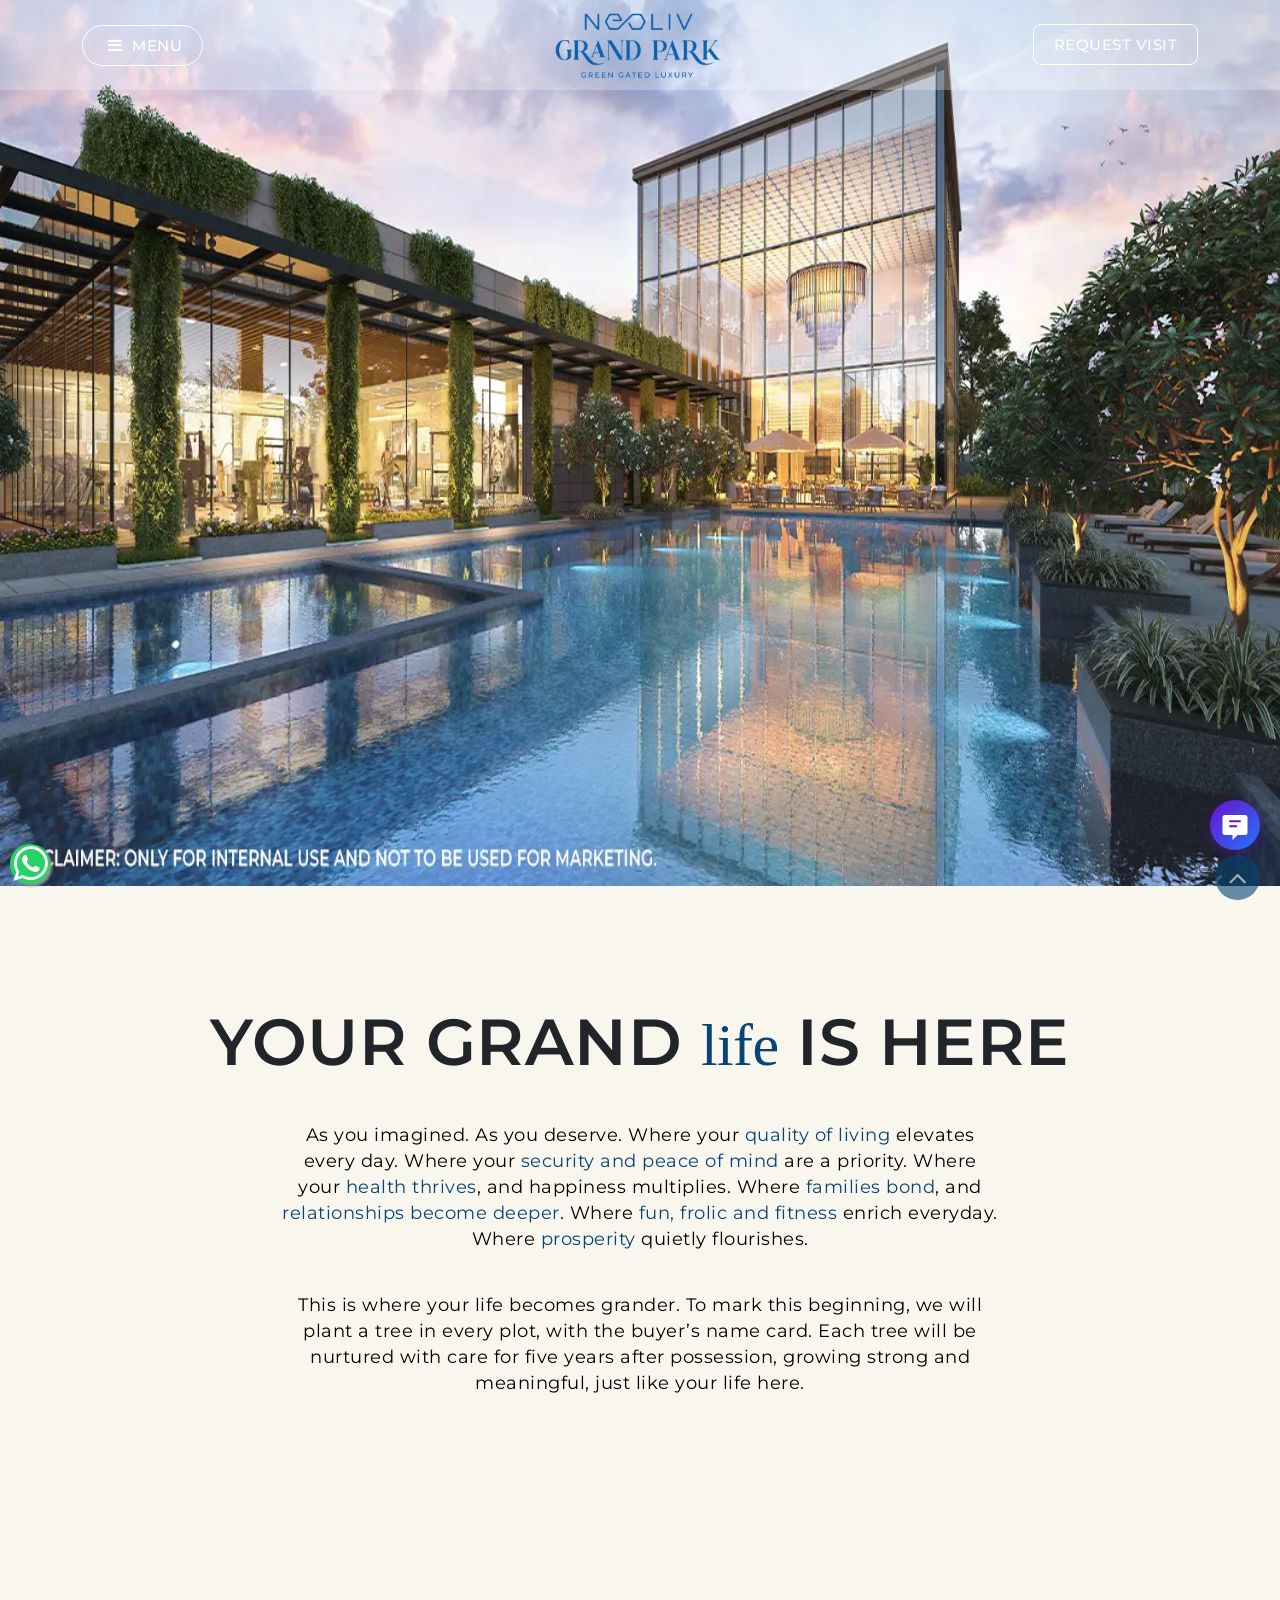
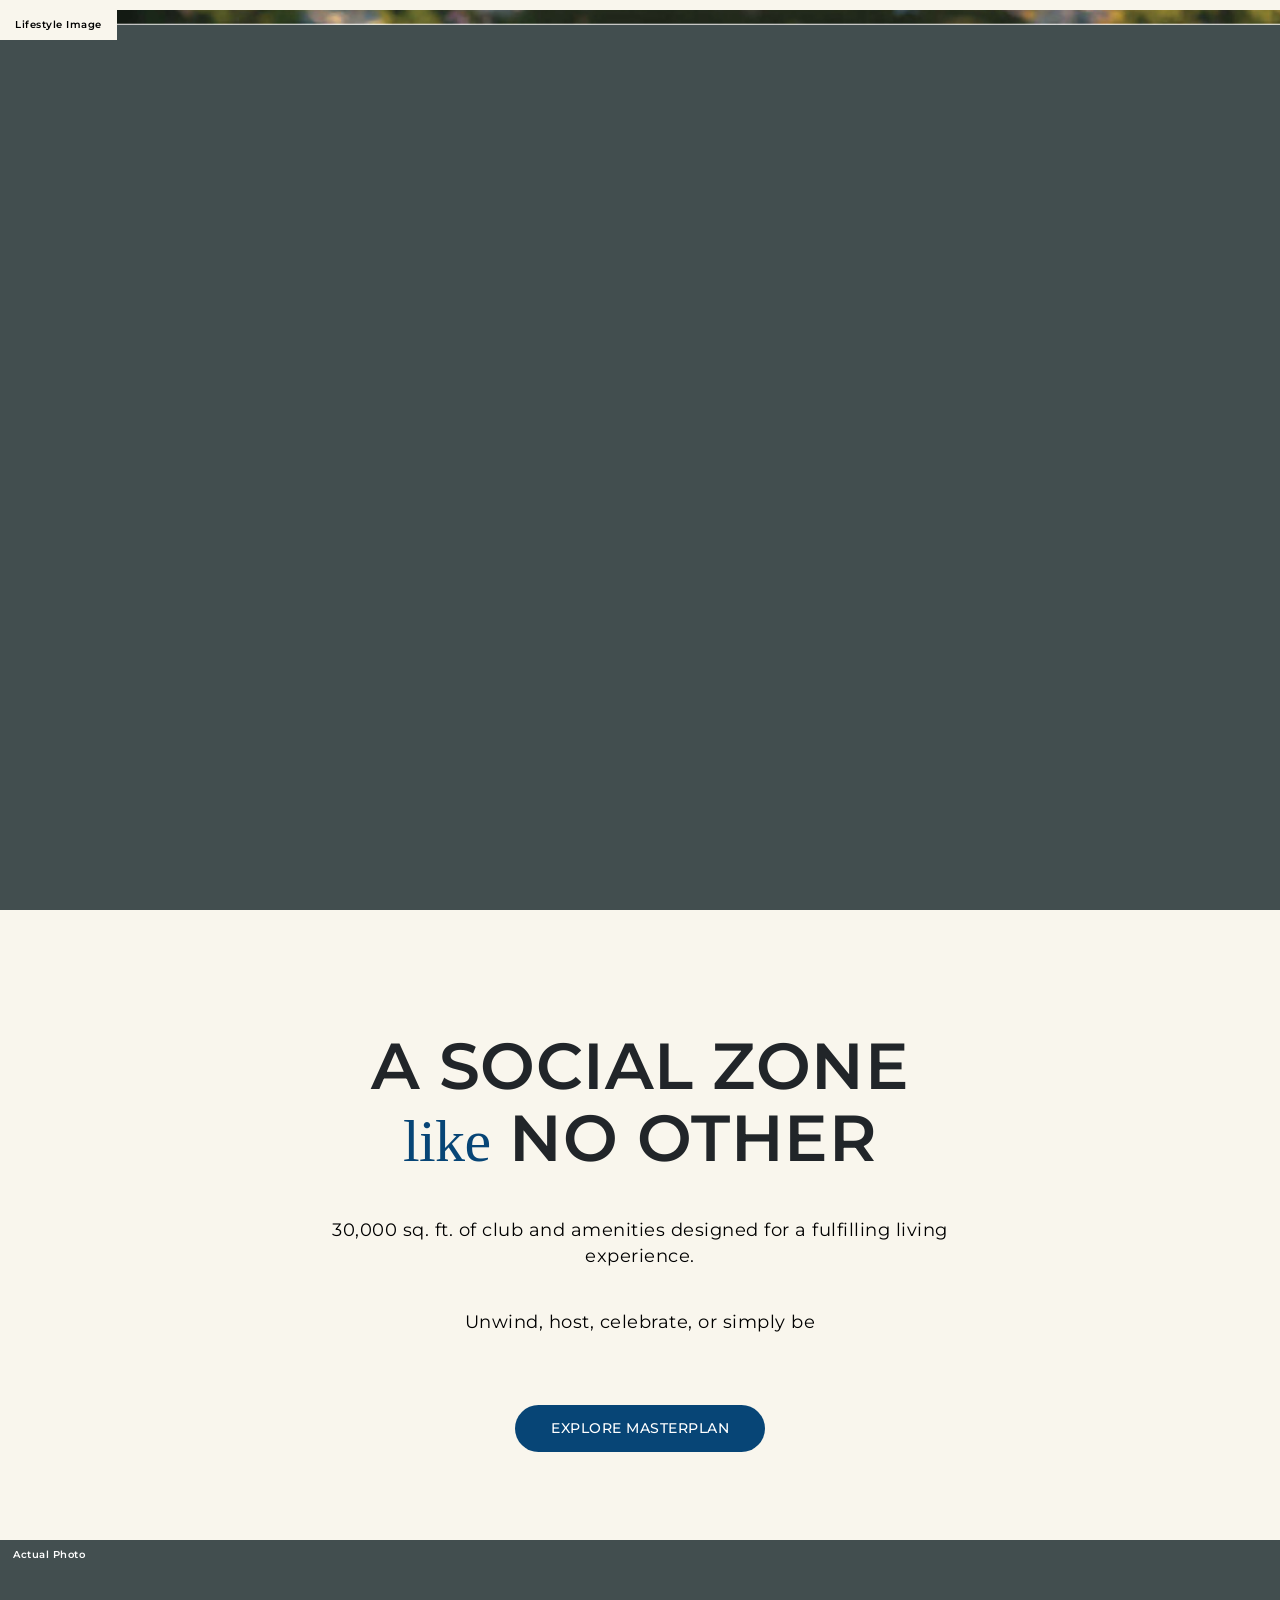
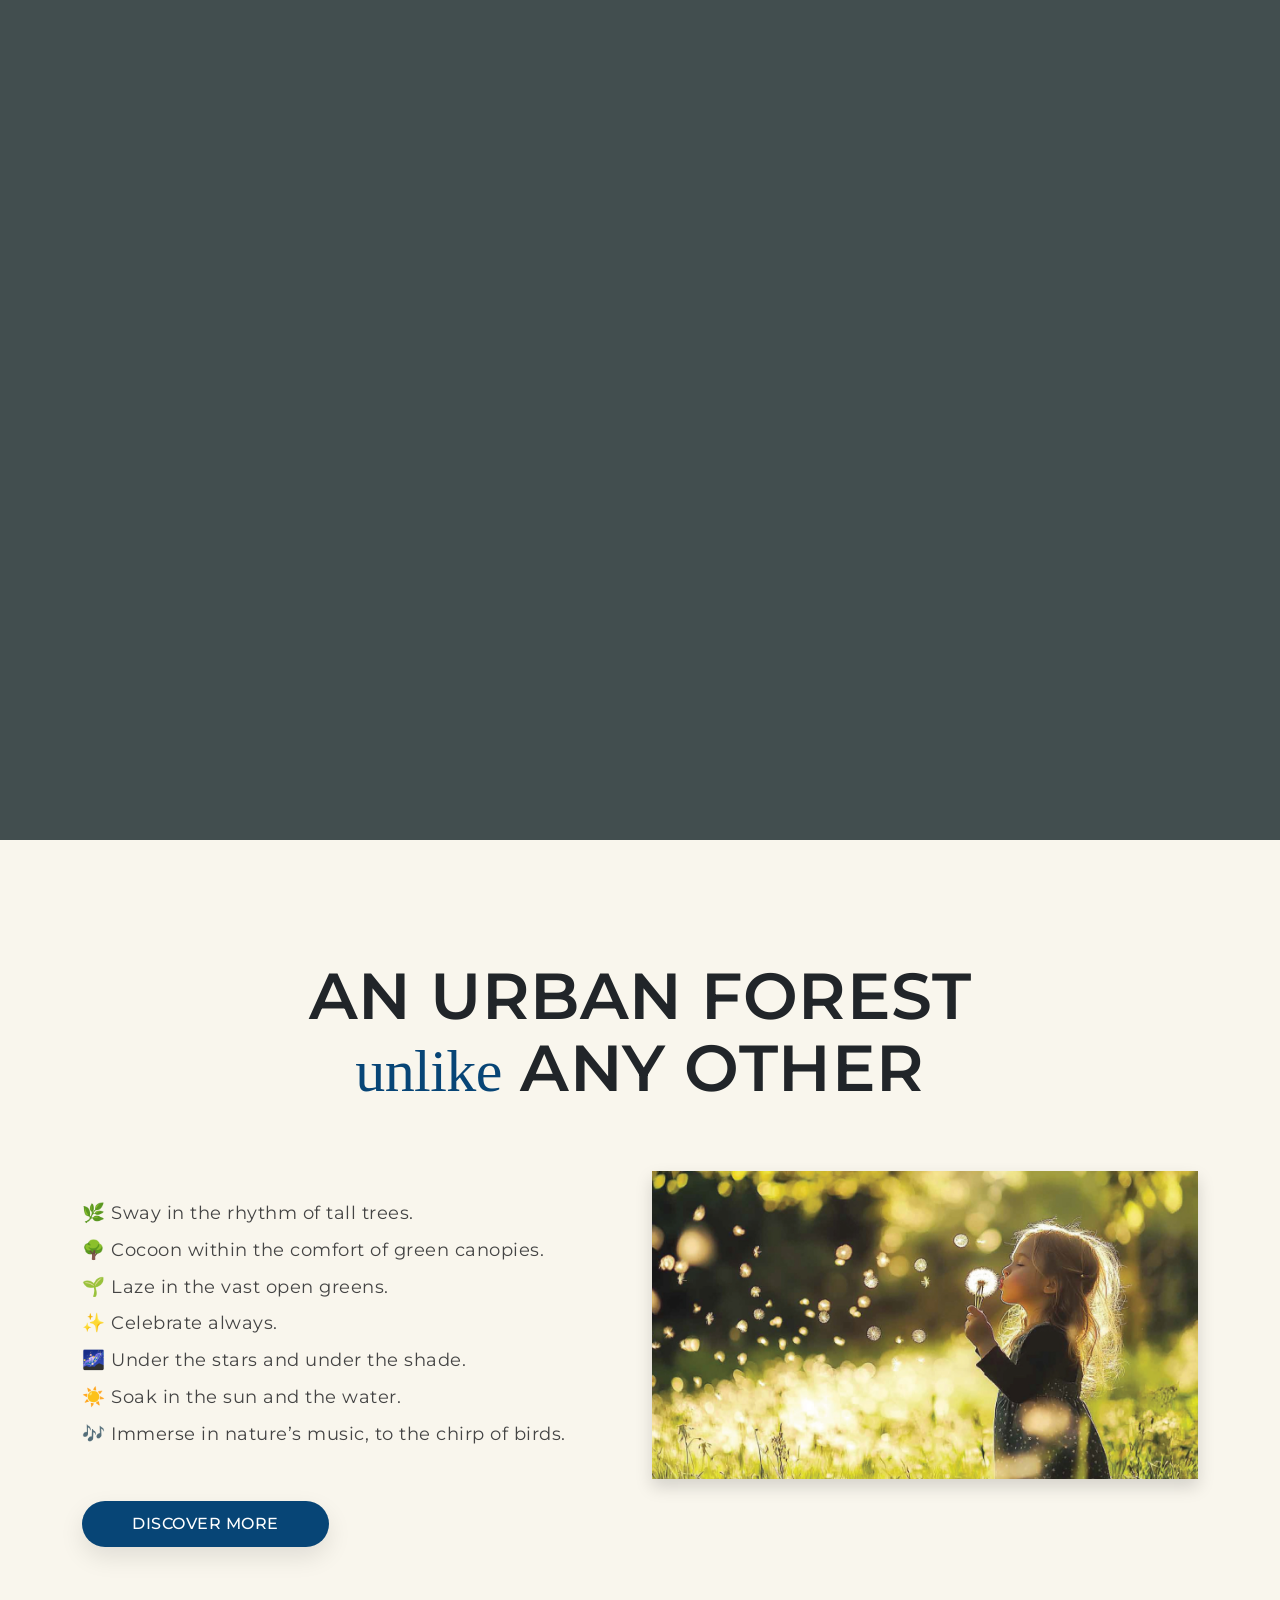
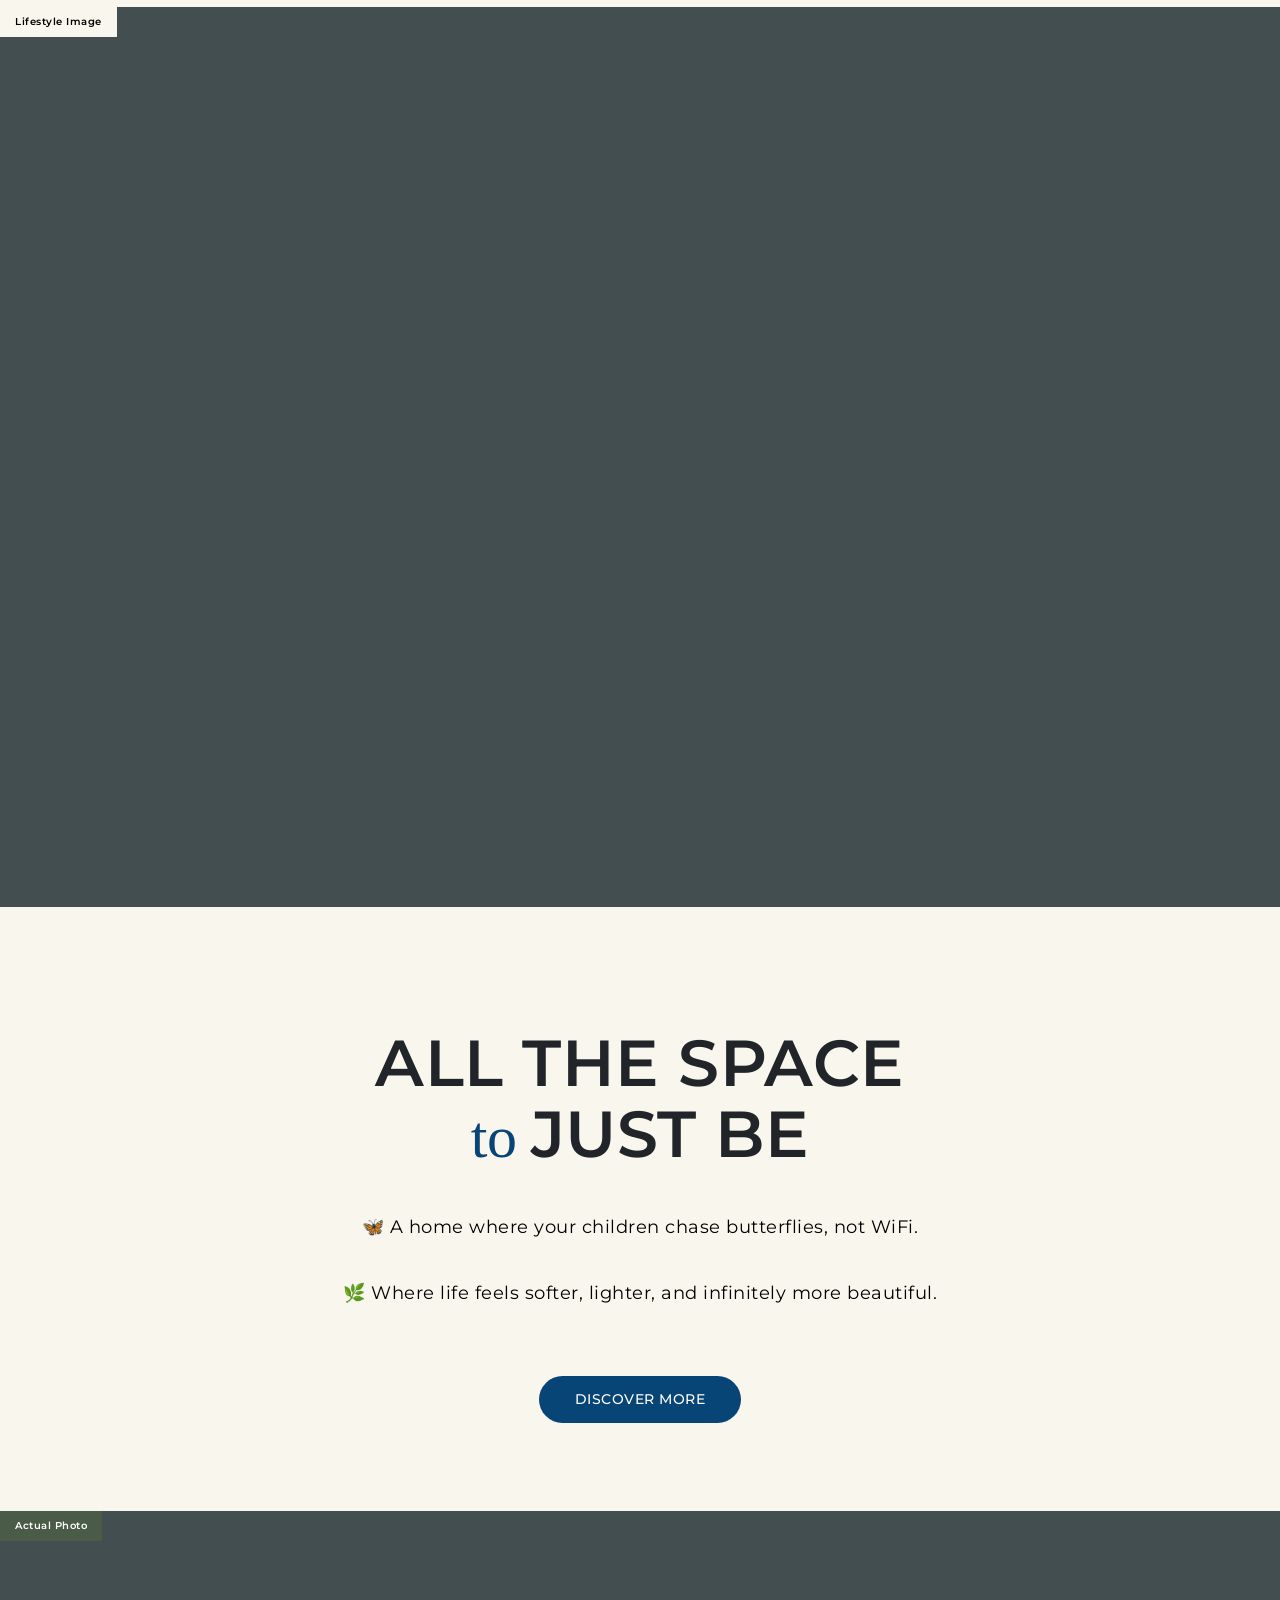
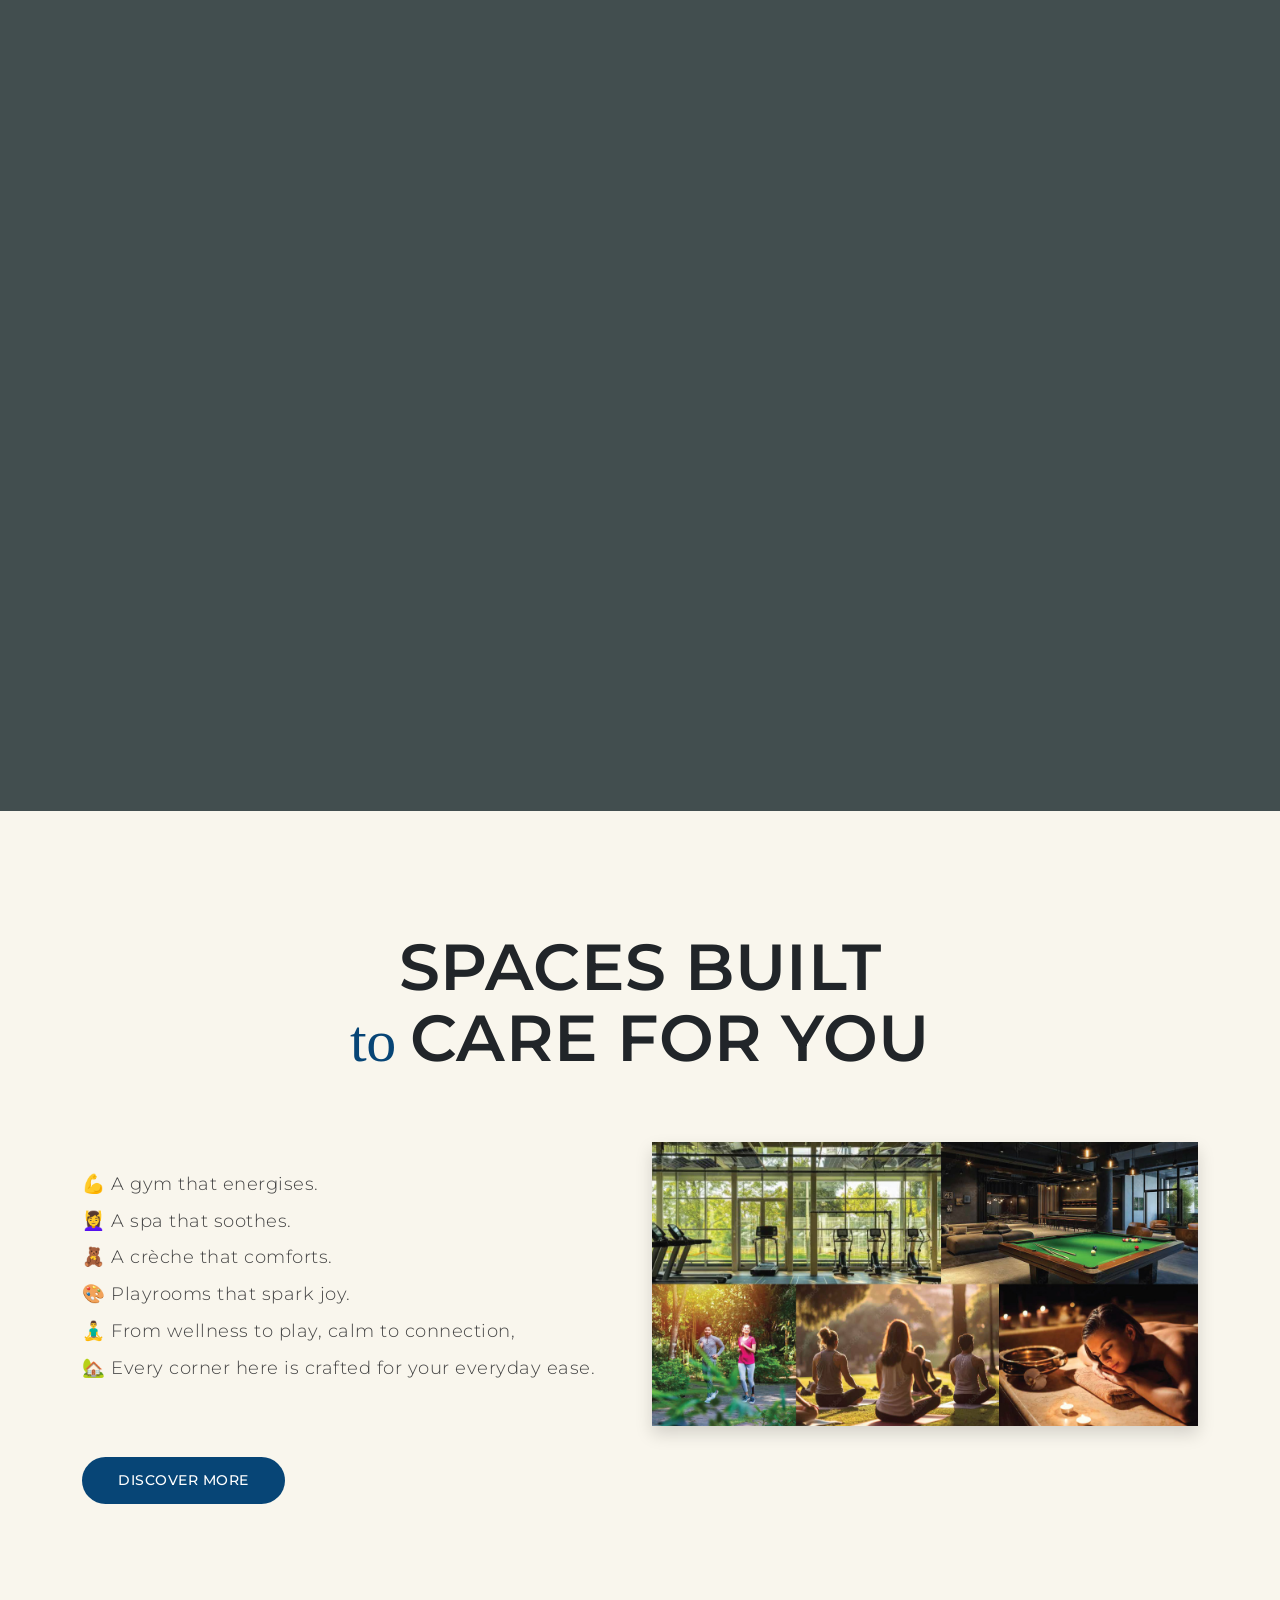
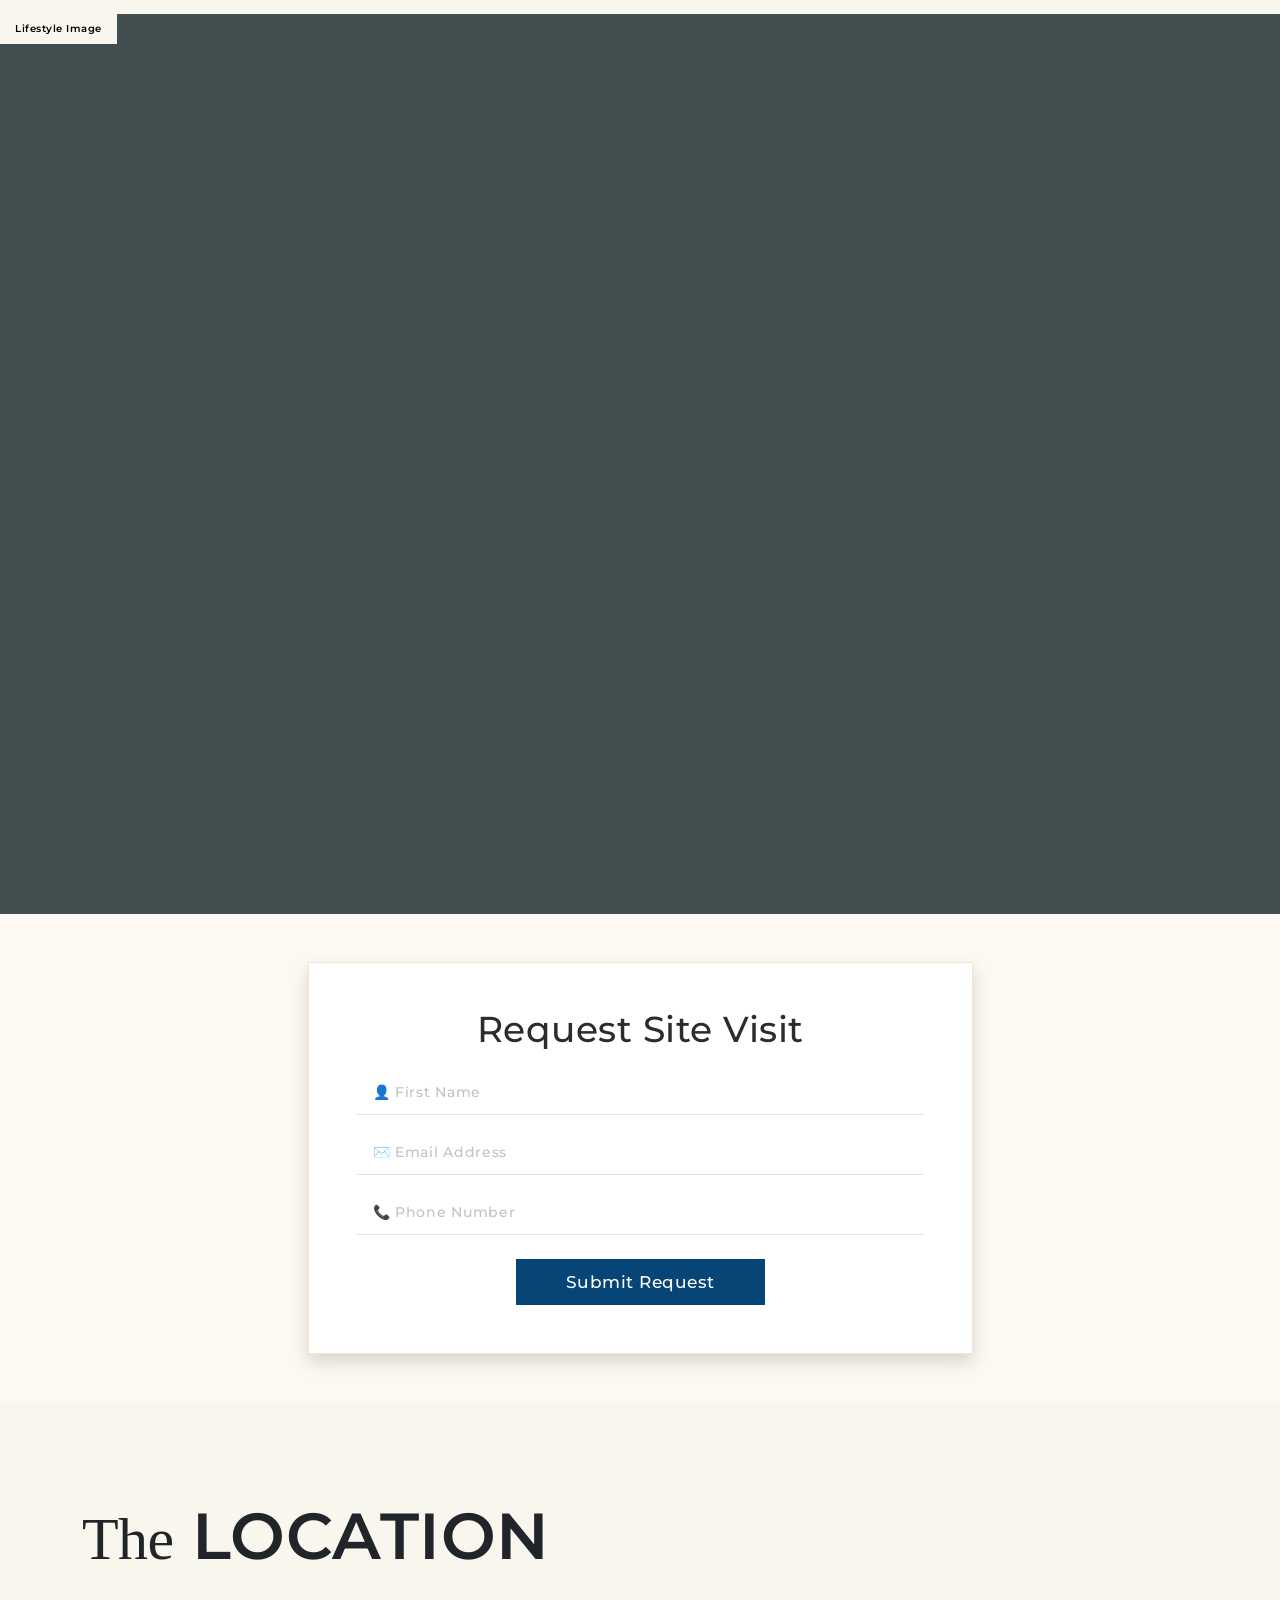
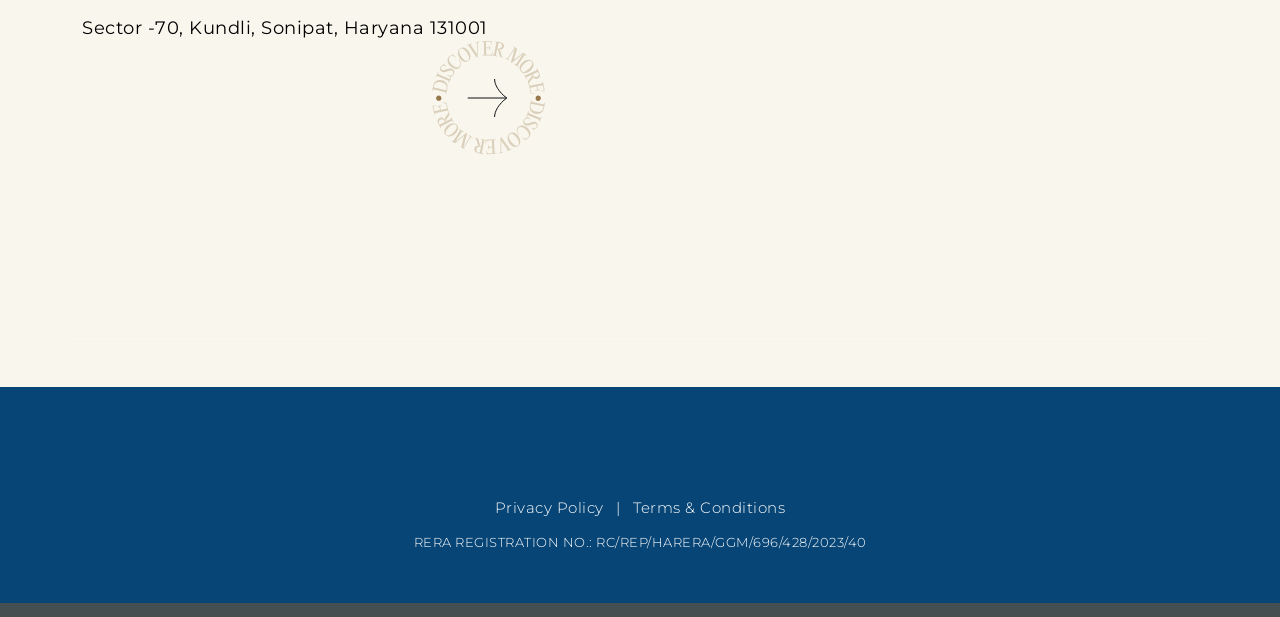
==== commit 47662b54: "made all given changes" ====
--- a/index.html
+++ b/index.html
@@ -19,6 +19,8 @@
     <!-- <link rel="stylesheet" href="./asset/css/owl.theme.default.min.css" /> -->
     <!-- <link rel="stylesheet" href="./asset/css/cubeportfolio.min.css" /> -->
     <link rel="stylesheet" href="./asset/css/jquery.fancybox.min.css" />
+    <link href="https://cdnjs.cloudflare.com/ajax/libs/lightbox2/2.11.3/css/lightbox.min.css" rel="stylesheet" />
+
     <!-- <link
       rel="stylesheet"
       type="text/css"
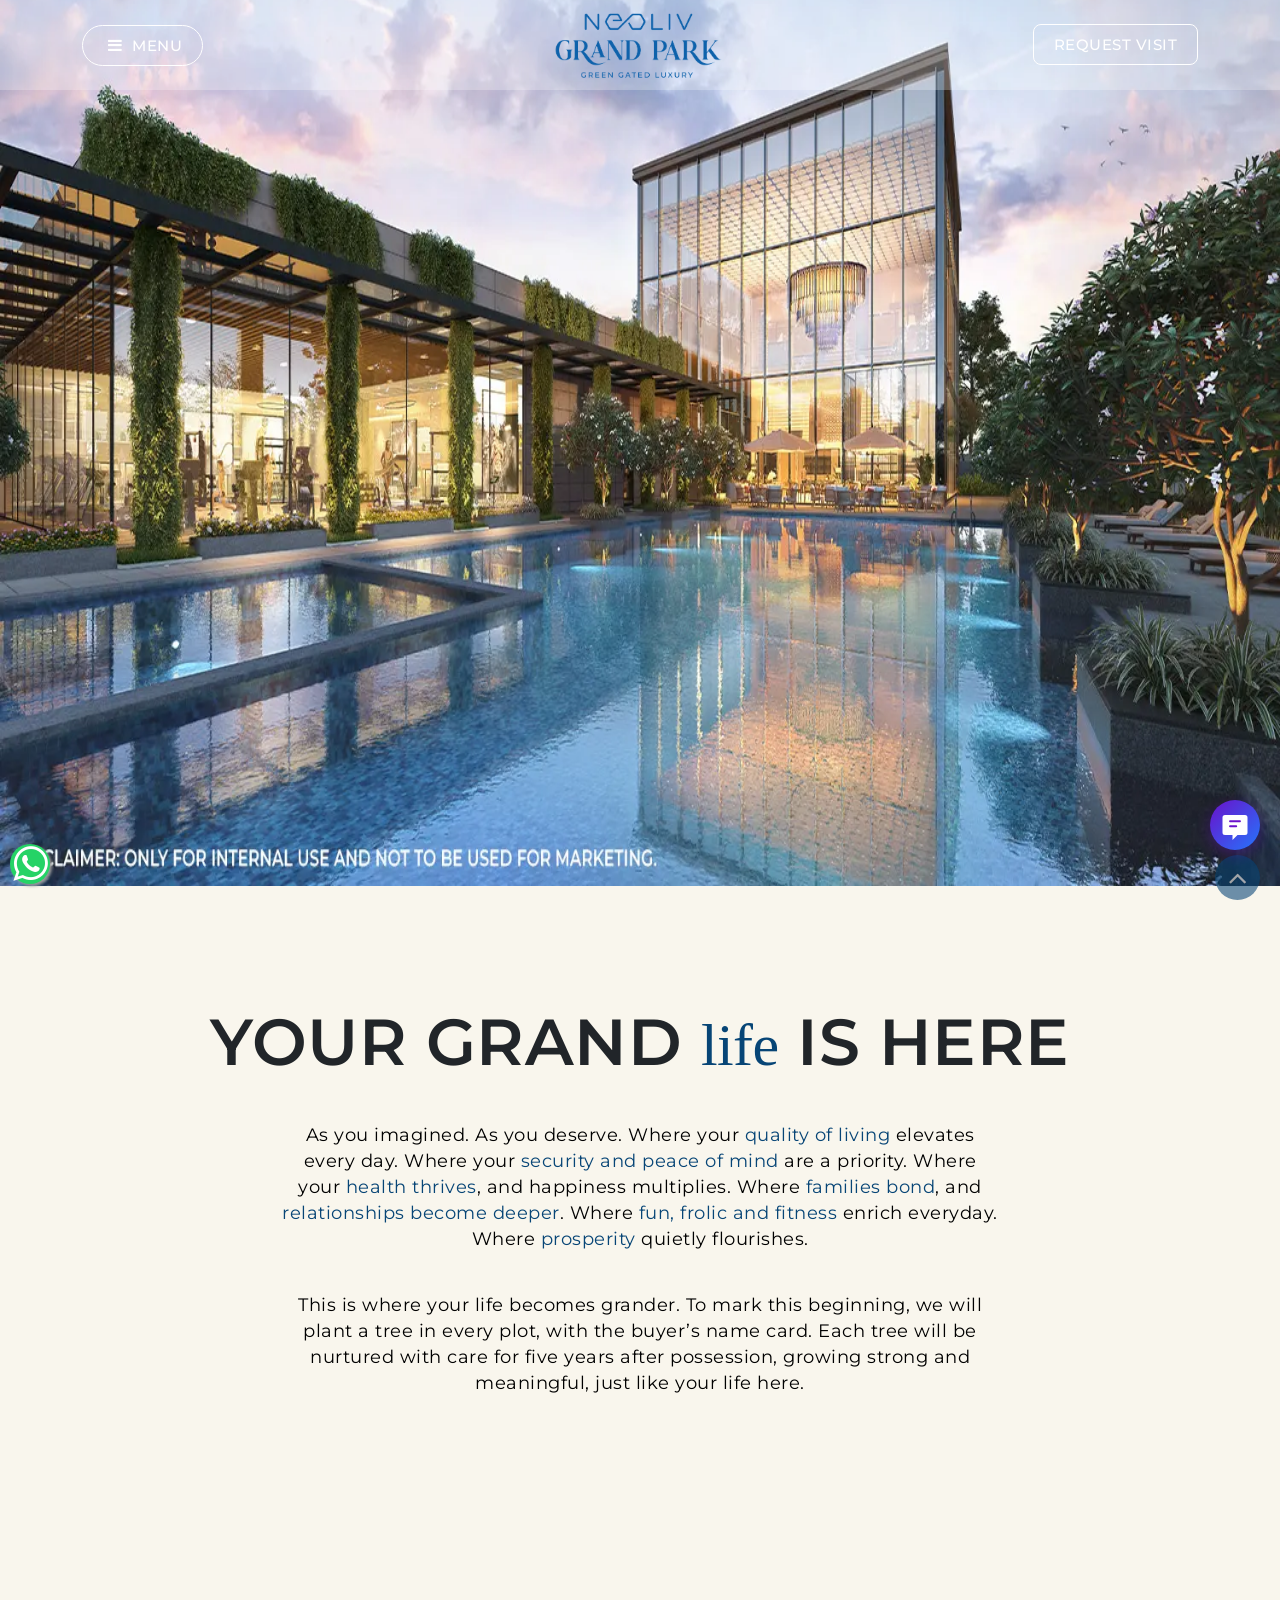
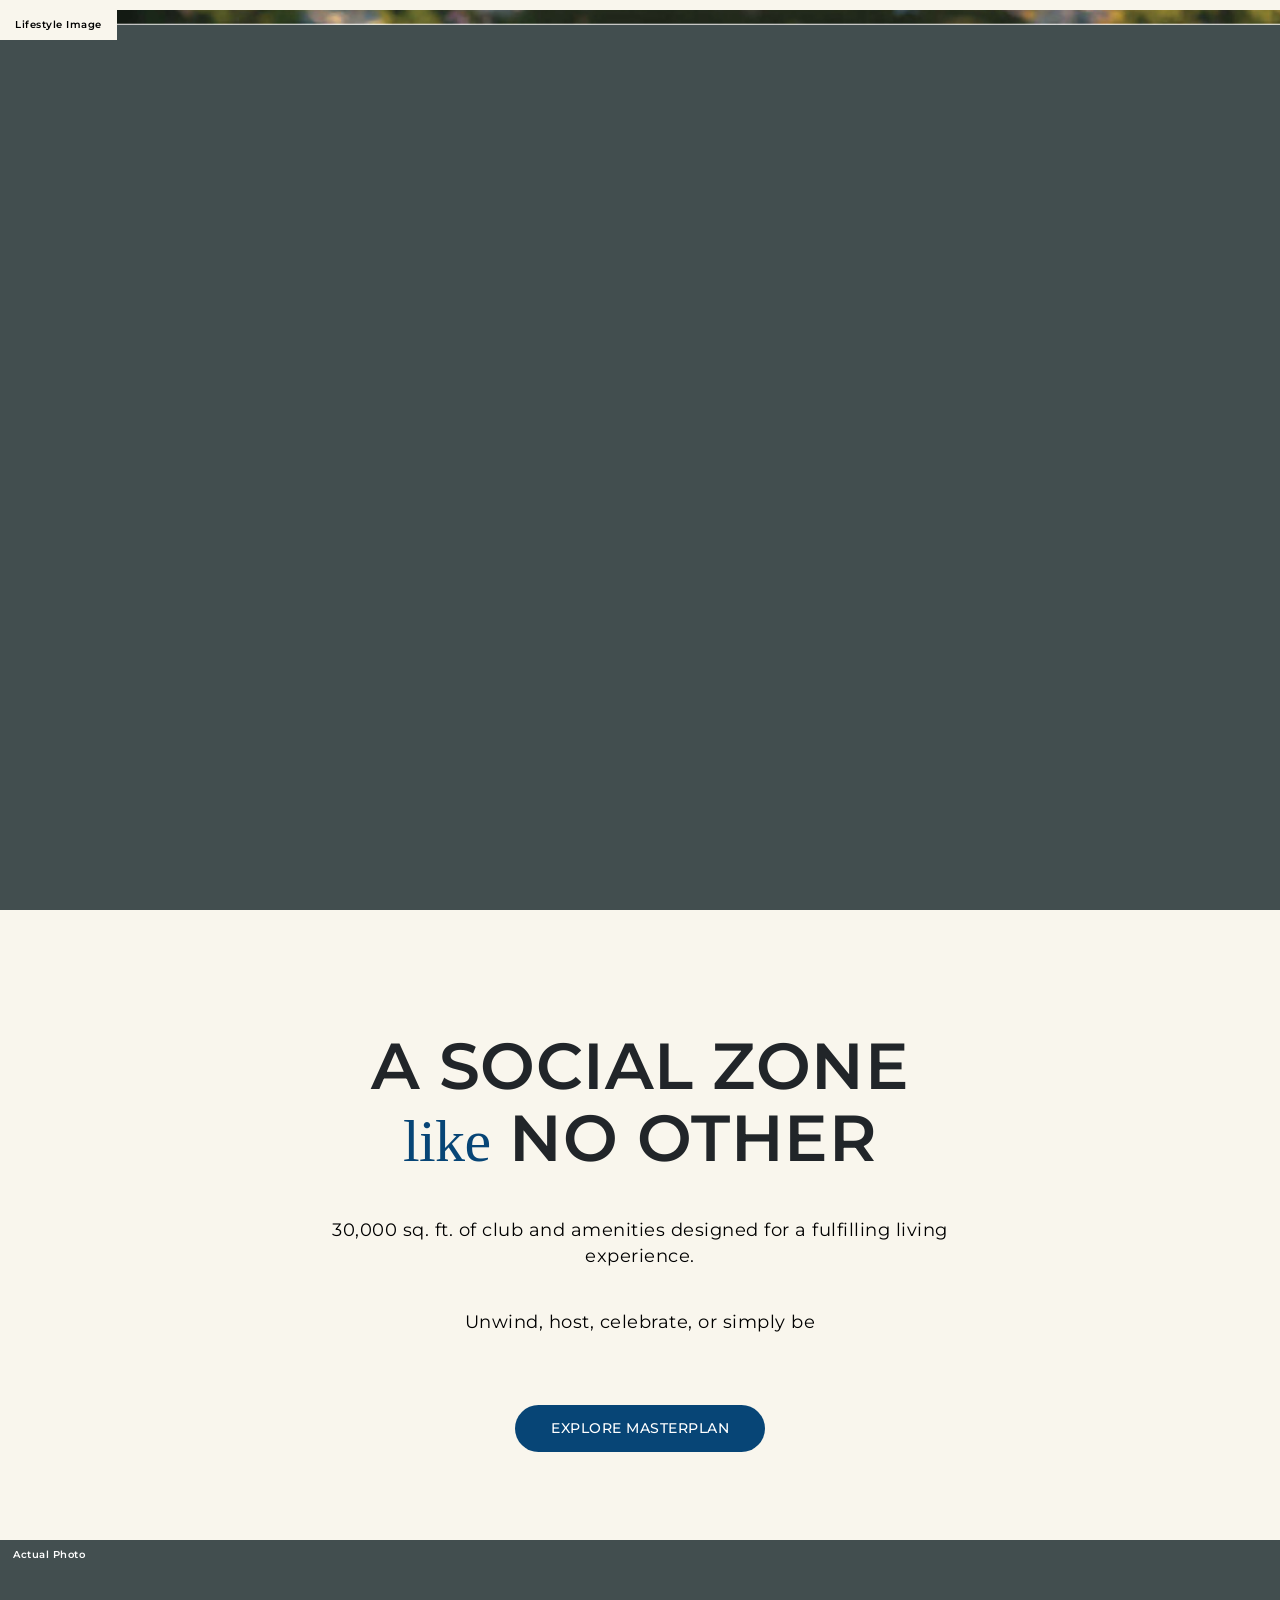
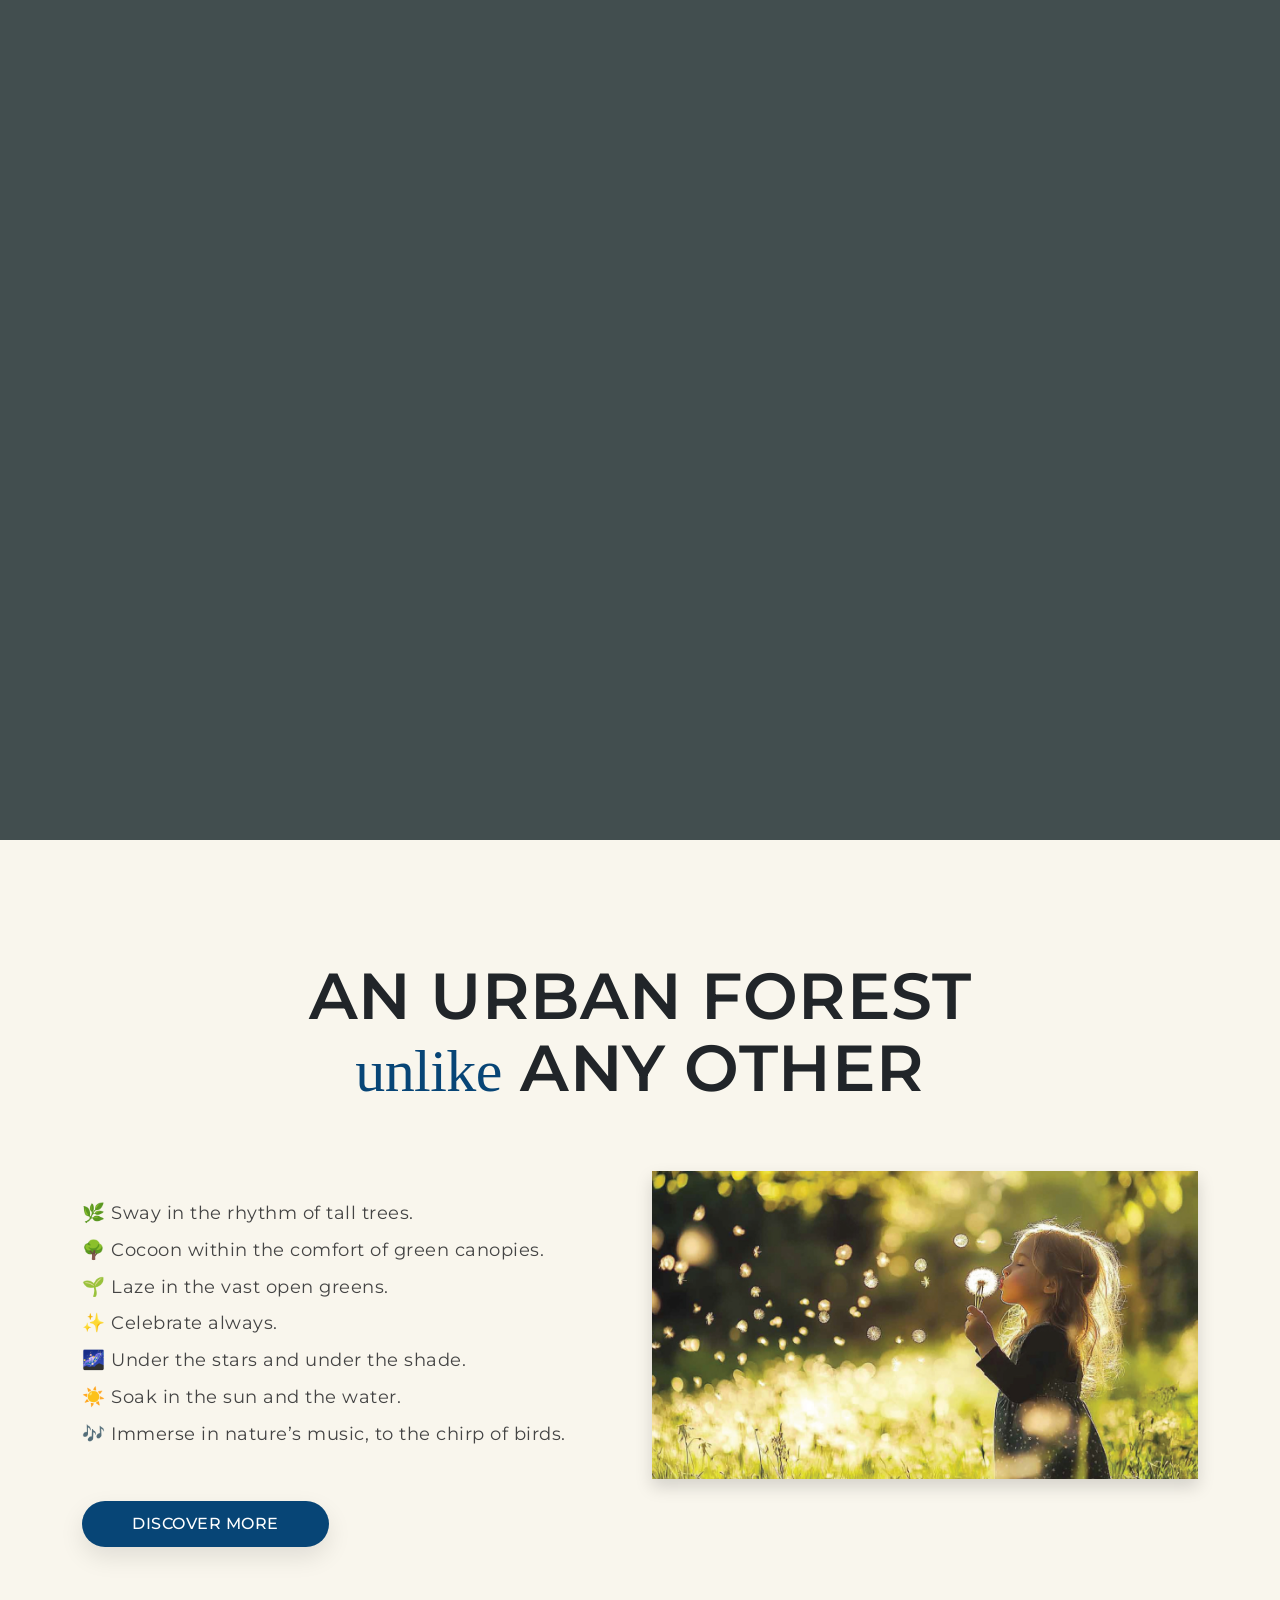
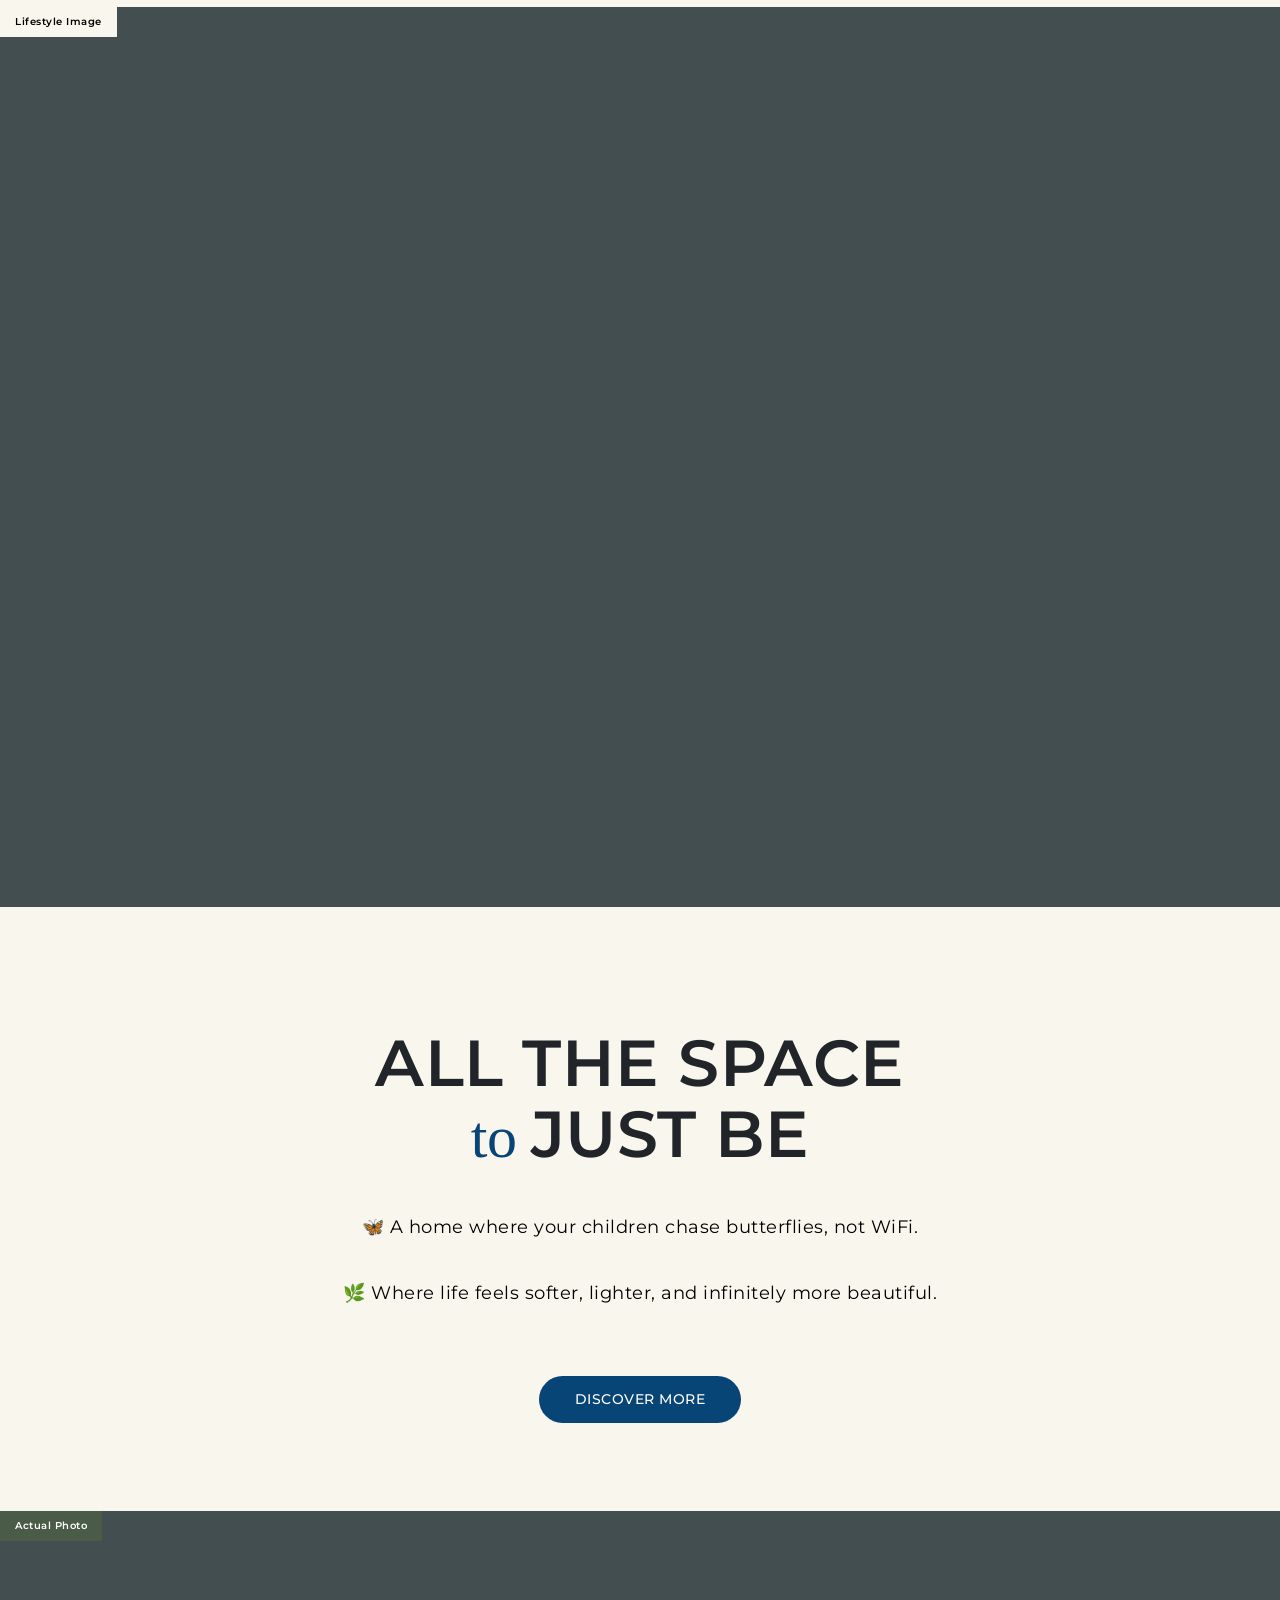
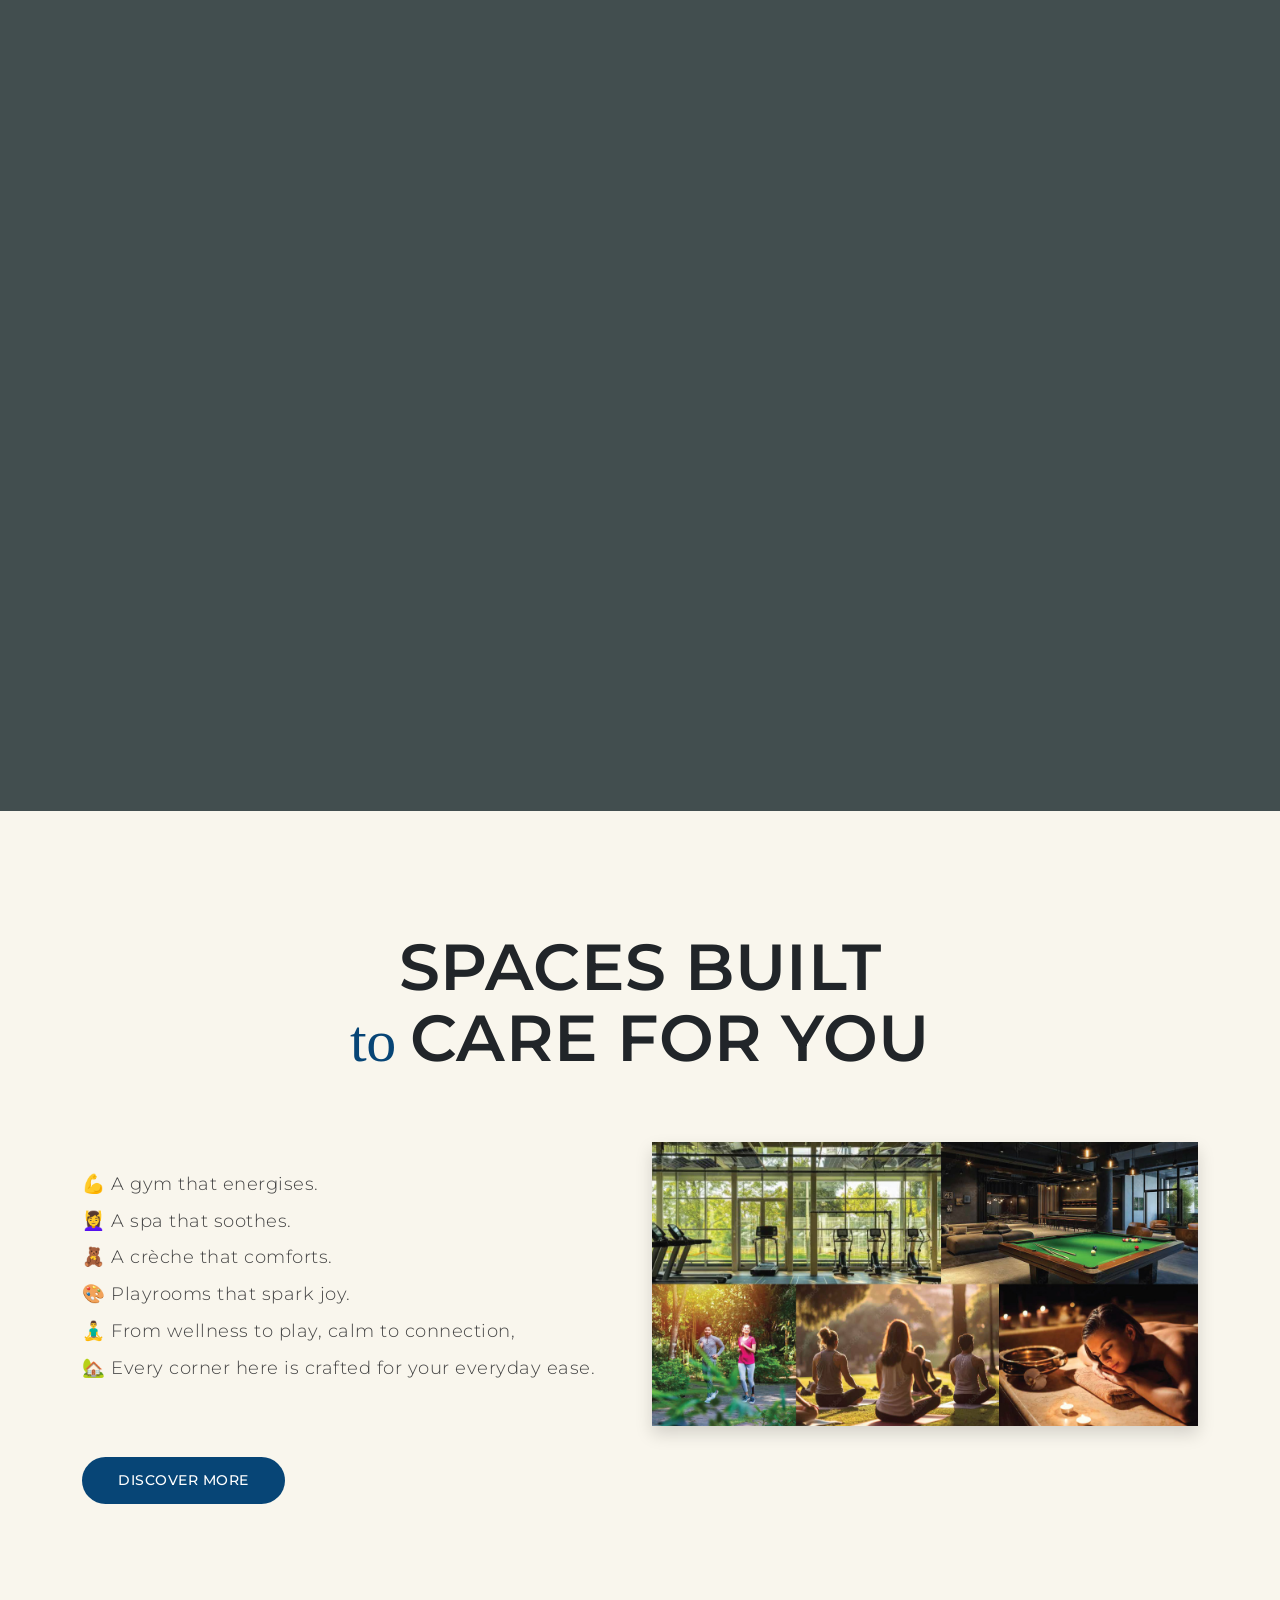
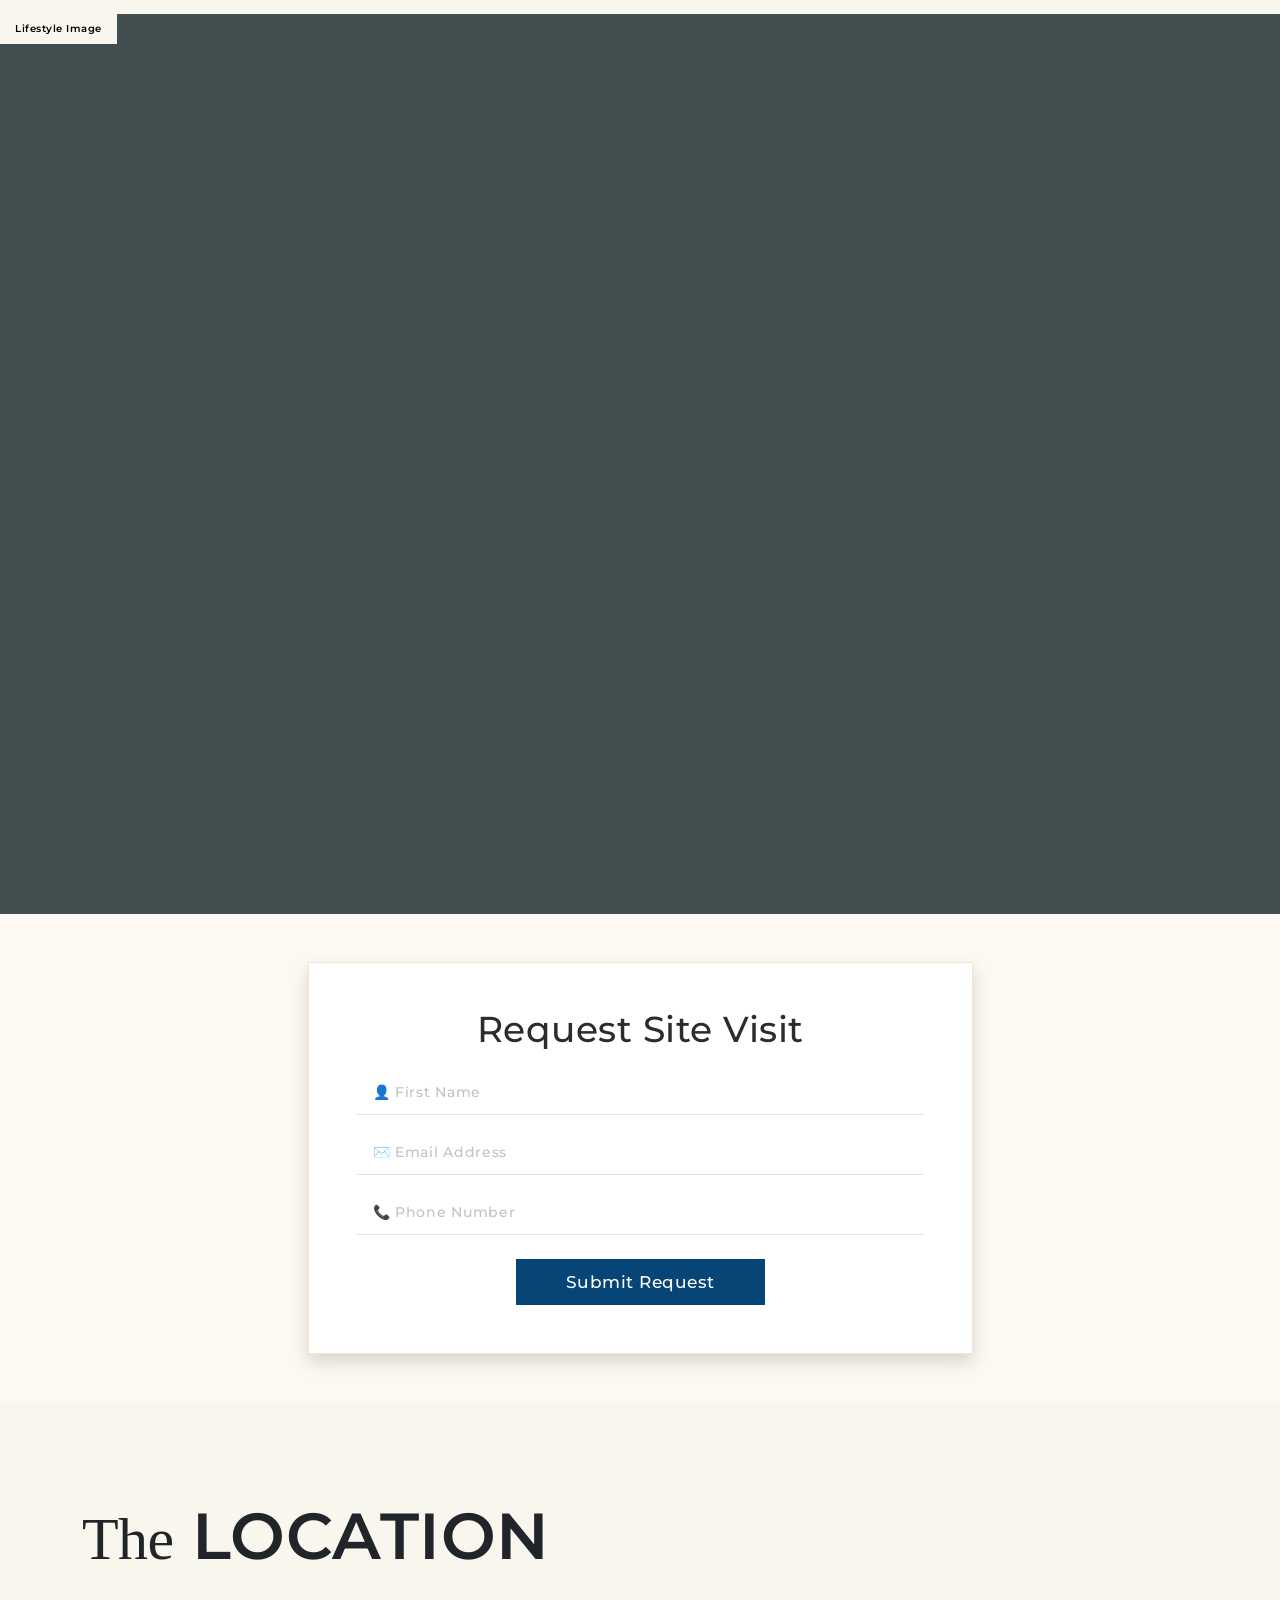
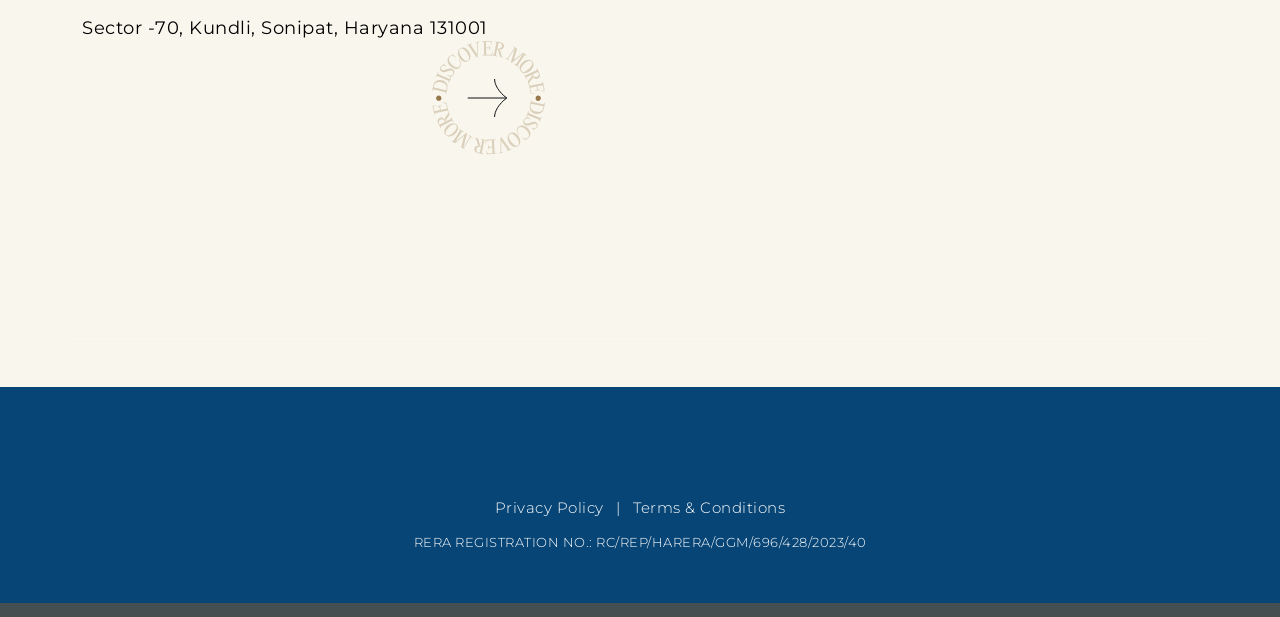
==== commit 71d181ba: "made all given changes" ====
--- a/index.html
+++ b/index.html
@@ -342,9 +342,9 @@
               <li class="nav-item">
                 <a class="nav-link" href="#amenities">Amenities</a>
               </li>
-              <li class="nav-item">
-                <a class="nav-link" href="#plans">Price & Payment Plan </a>
-              </li>
+              <!-- <li class="nav-item">
+                <a class="nav-link" href="#payment">Price & Payment Plan </a>
+              </li> -->
               <li class="nav-item">
                 <a class="nav-link" href="#master">Master Plan</a>
               </li>
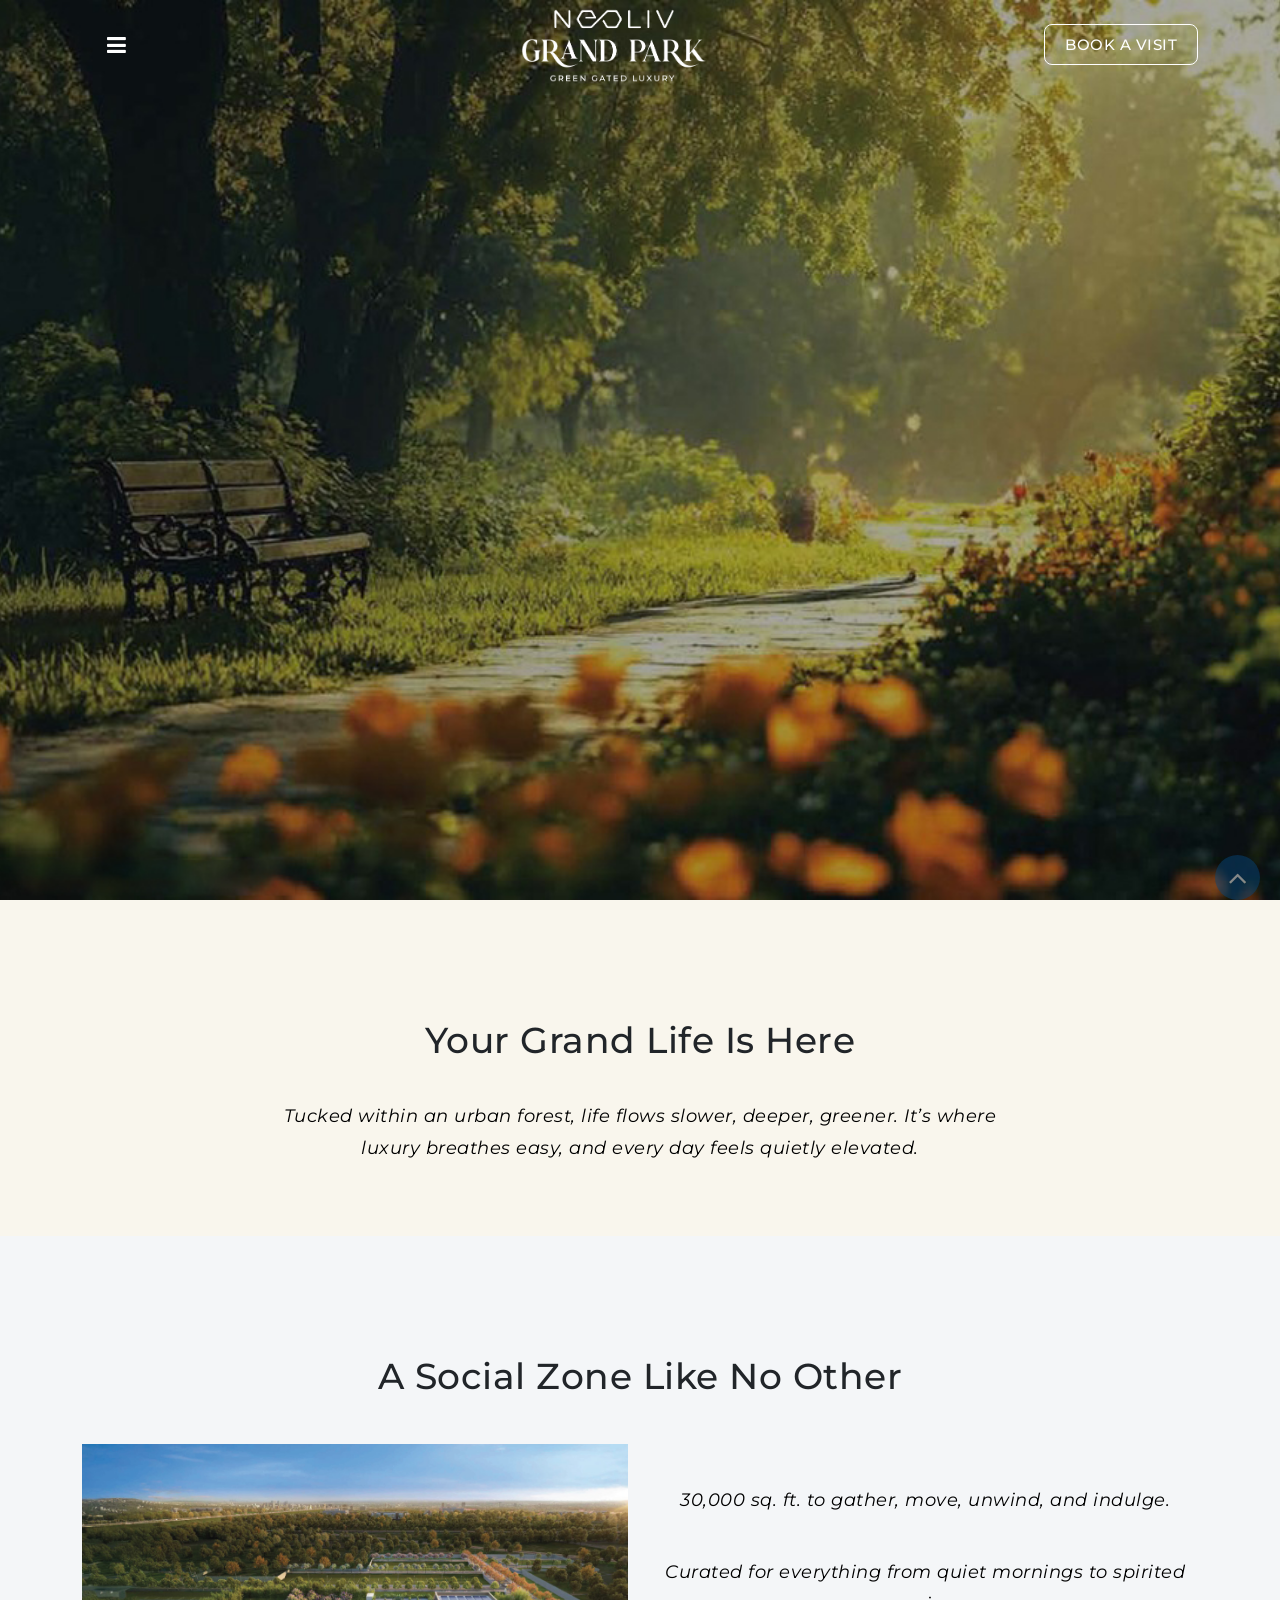
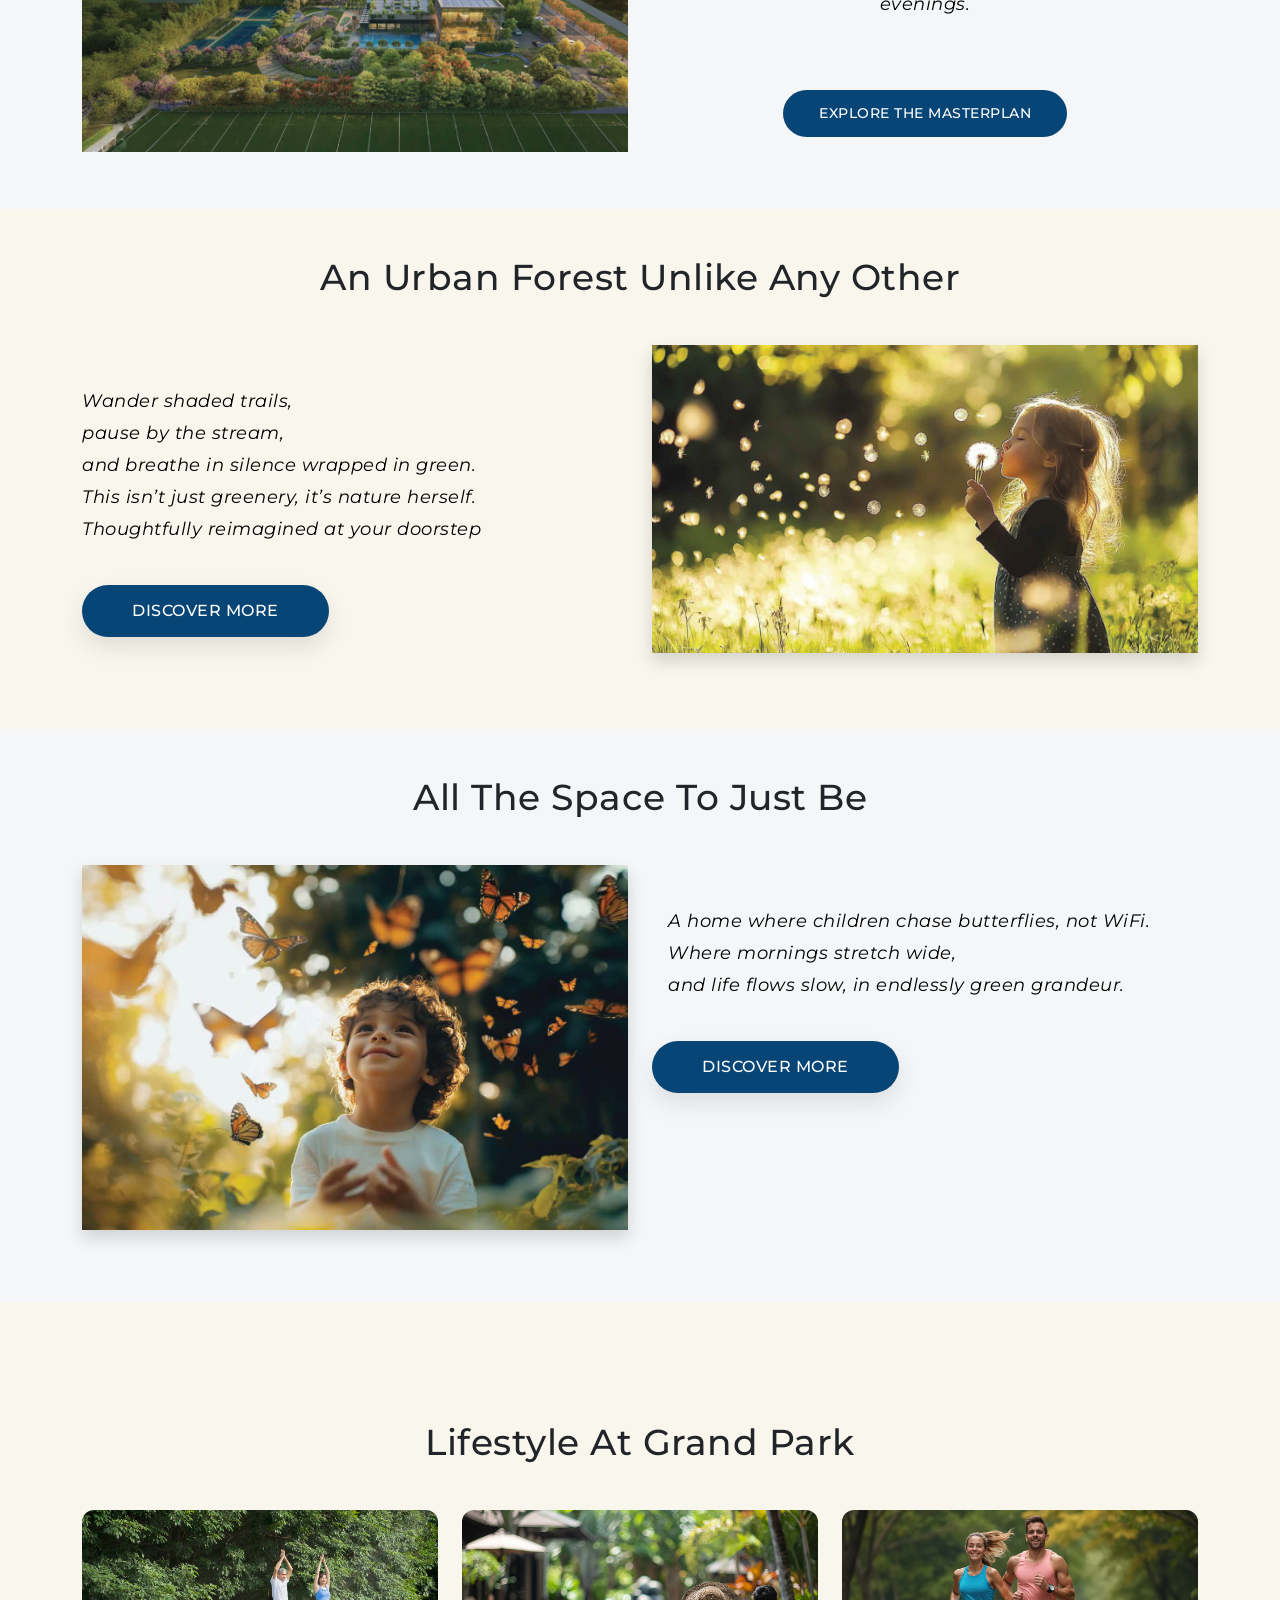
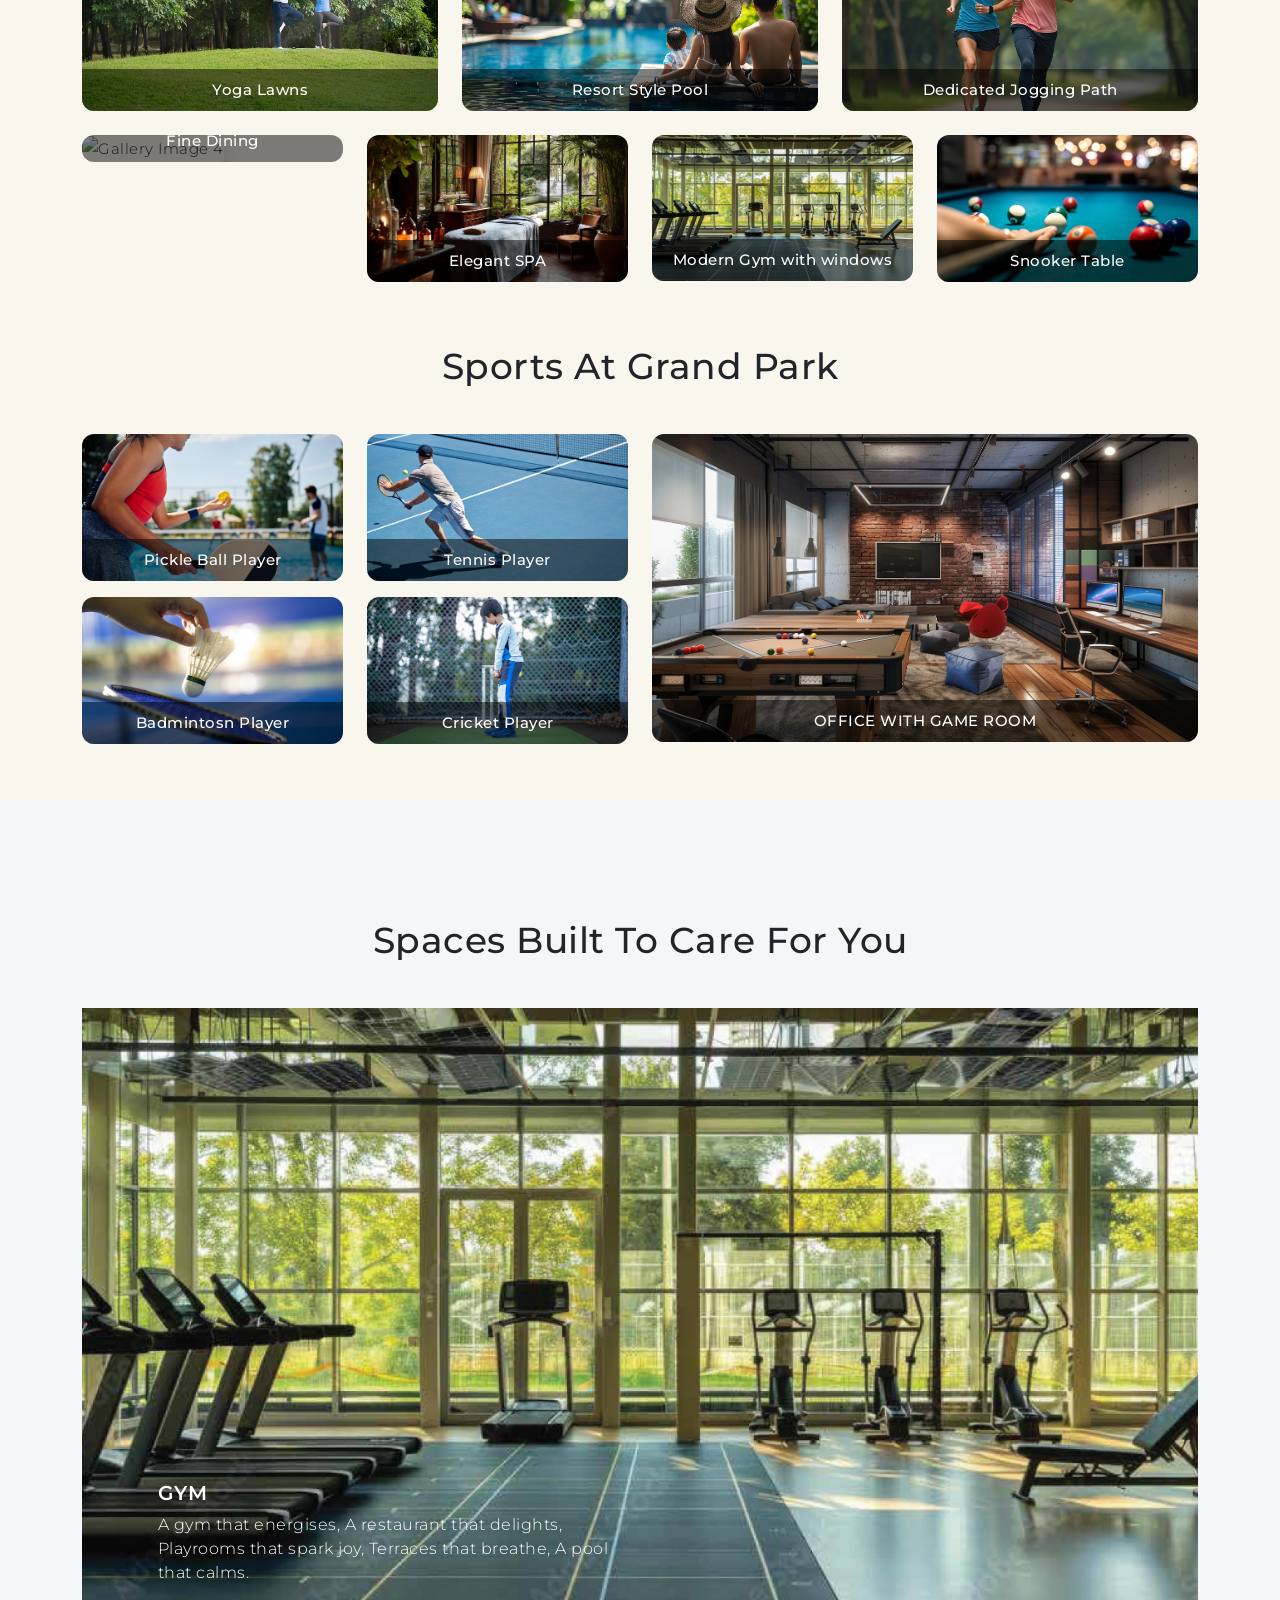
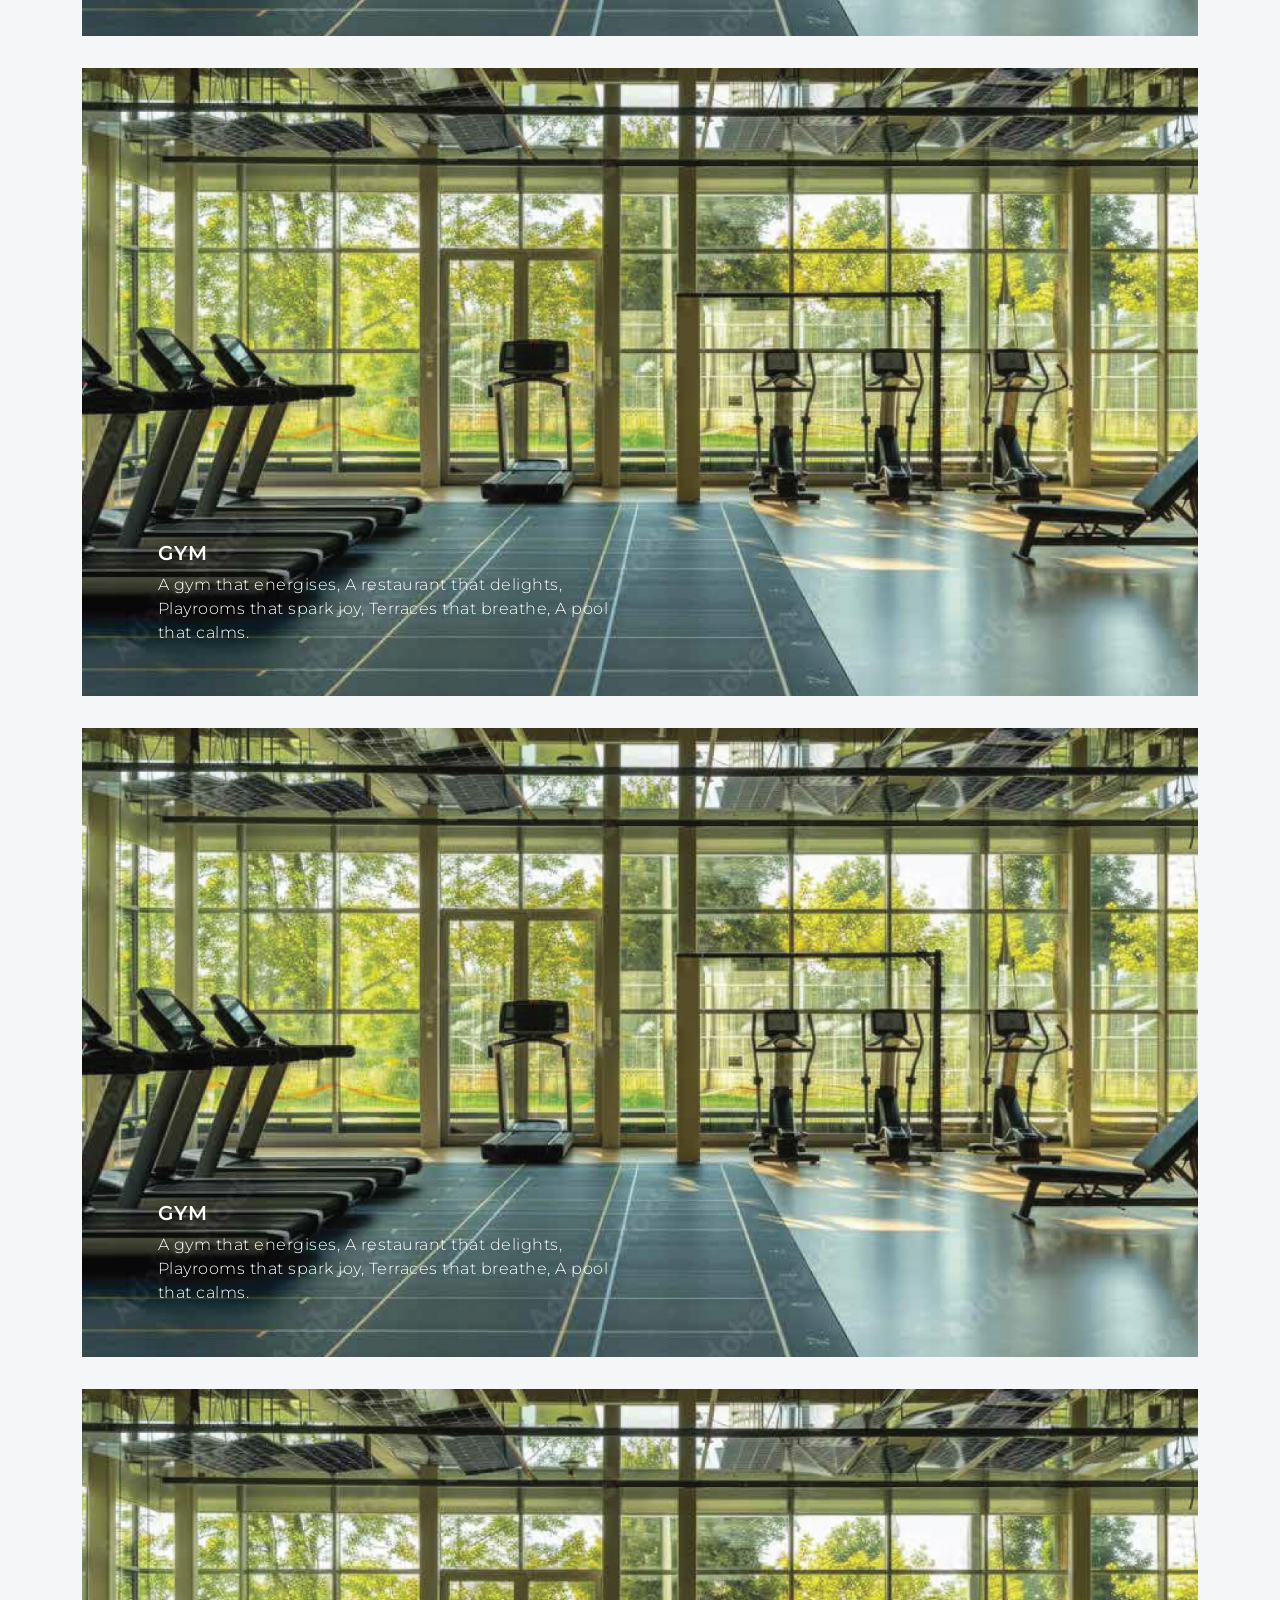
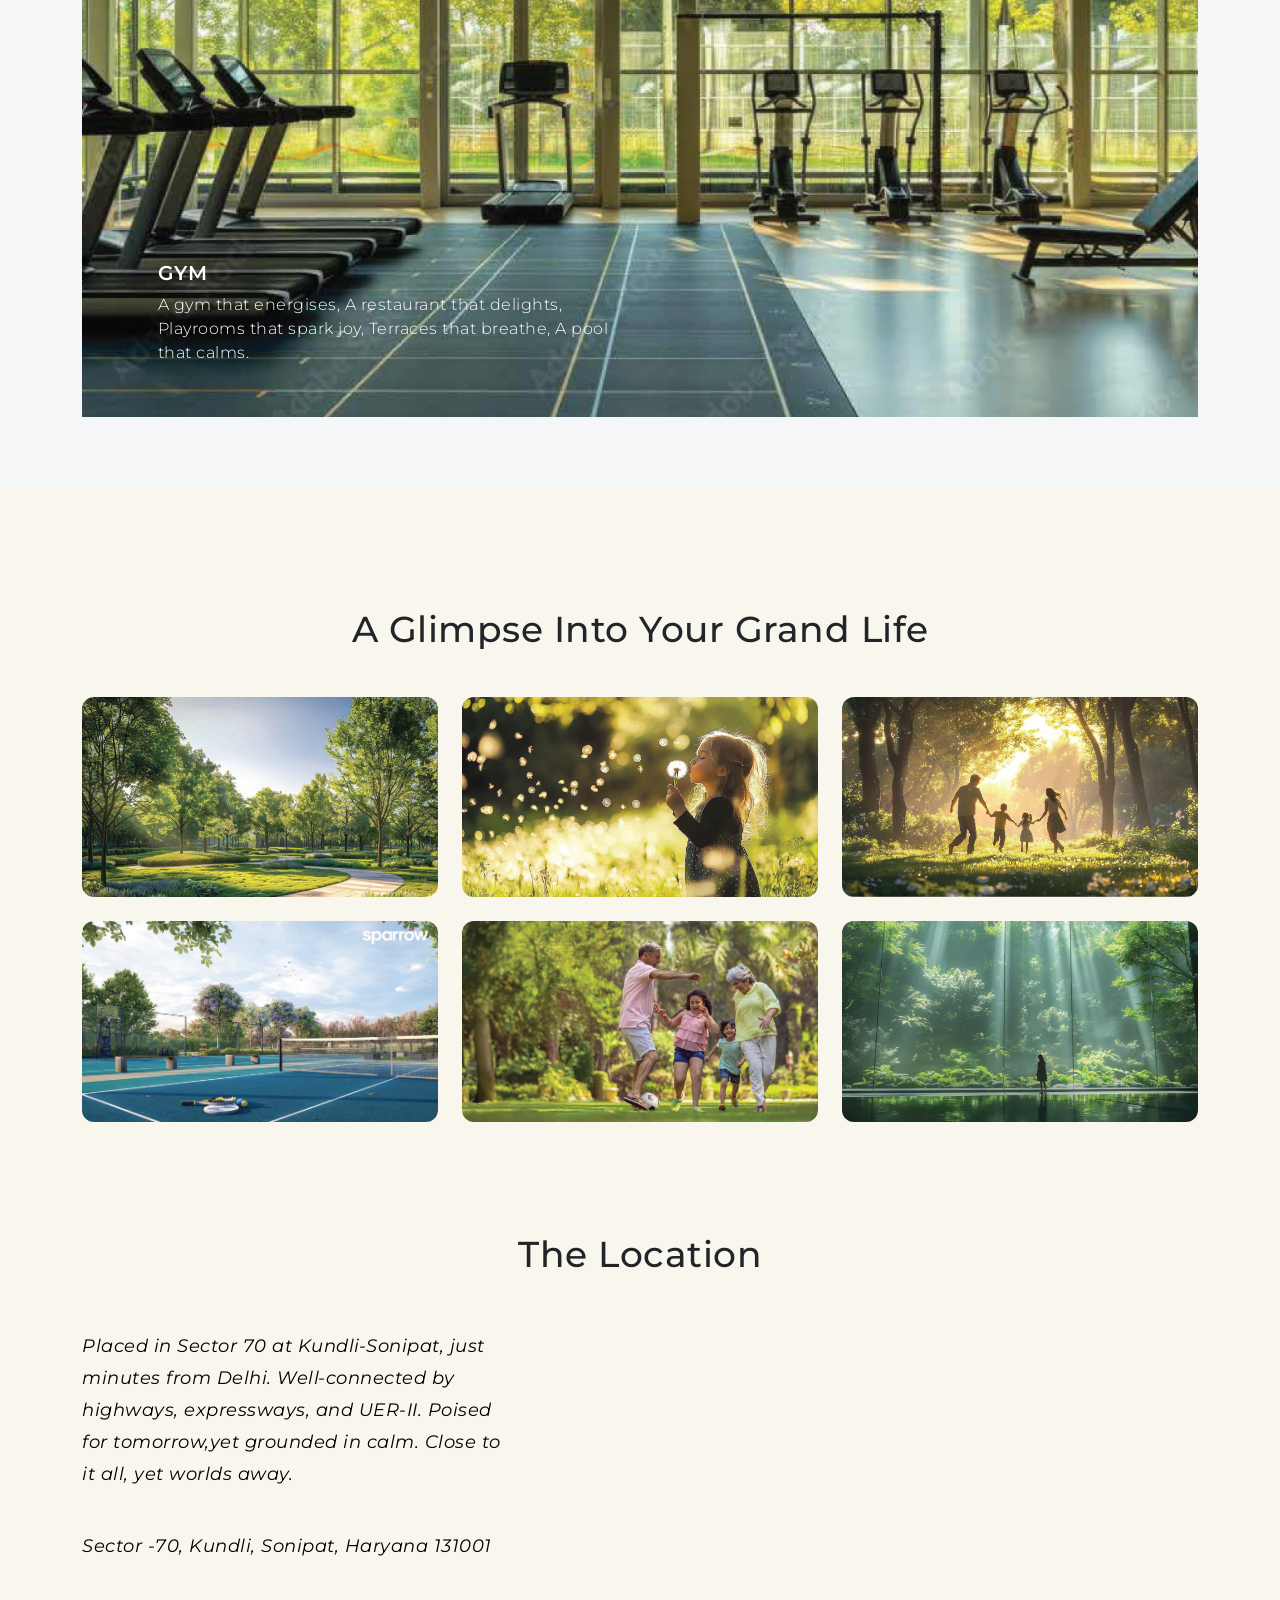
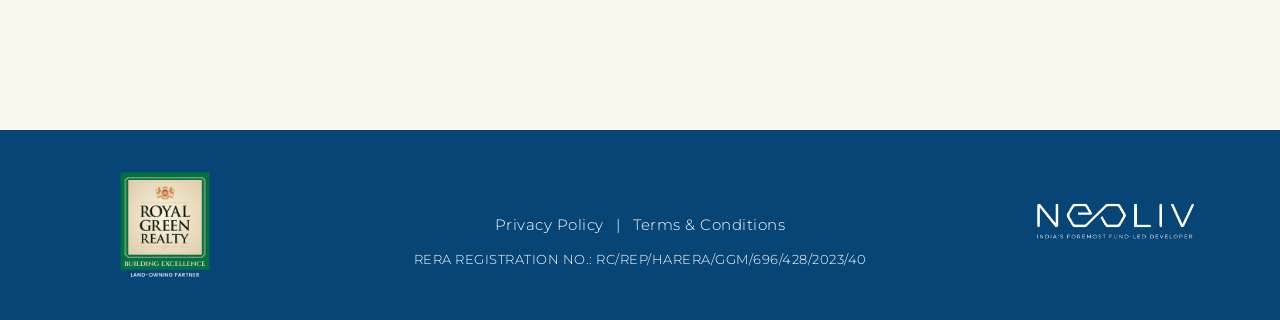
==== commit f6a197c9: "All sugessted changes are done" ====
--- a/index.html
+++ b/index.html
@@ -1,12 +1,43 @@
 <!DOCTYPE html>
 <html lang="en">
   <head>
+    <script>
+      (function (w, d, s, l, i) {
+        w[l] = w[l] || [];
+        w[l].push({
+          "gtm.start": new Date().getTime(),
+          event: "gtm.js",
+        });
+        var f = d.getElementsByTagName(s)[0],
+          j = d.createElement(s),
+          dl = l != "dataLayer" ? "&l=" + l : "";
+        j.async = true;
+        j.src = "https://www.googletagmanager.com/gtm.js?id=" + i + dl;
+        f.parentNode.insertBefore(j, f);
+      })(window, document, "script", "dataLayer", "GTM-WC24DZ");
+    </script>
+
+<!-- Google tag (gtag.js) -->
+<script
+async
+src="https://www.googletagmanager.com/gtag/js?id=AW-812624000"
+></script>
+<script>
+window.dataLayer = window.dataLayer || [];
+function gtag() {
+  dataLayer.push(arguments);
+}
+gtag("js", new Date());
+
+gtag("config", "AW-812624000");
+</script>
+
     <meta charset="utf-8" />
     <meta
       name="viewport"
       content="width=device-width, initial-scale=1, shrink-to-fit=no"
     />
-    <title>NeoLiv Grandpark</title>
+    <title class="title_hidden_header">NeoLiv Grandpark</title>
 
     <link rel="icon" href="https://neoliv.in/favicon.ico" />
     <link rel="stylesheet" href="./asset/css/animate.min.css" />
@@ -20,7 +51,14 @@
     <!-- <link rel="stylesheet" href="./asset/css/cubeportfolio.min.css" /> -->
     <link rel="stylesheet" href="./asset/css/jquery.fancybox.min.css" />
     <link href="https://cdnjs.cloudflare.com/ajax/libs/lightbox2/2.11.3/css/lightbox.min.css" rel="stylesheet" />
-
+    <link
+    rel="stylesheet"
+    href="https://cdn.propstory.com/assets/css/common.css"
+  />
+  <link
+  rel="stylesheet"
+  href="https://cdn.propstory.com/assets/vendor/intlTelInput/css/intlTelInput.css"
+/>
     <!-- <link
       rel="stylesheet"
       type="text/css"
@@ -36,6 +74,7 @@
     <link rel="stylesheet" href="./asset/css/home.css" />
 
     <link href="https://unpkg.com/aos@2.3.1/dist/aos.css" rel="stylesheet" />
+    <link rel="stylesheet" href="https://cdn.jsdelivr.net/npm/swiper@11/swiper-bundle.min.css" />
 
     <style>
       @import url("https://fonts.googleapis.com/css2?family=Montserrat:ital,wght@0,100..900;1,100..900&display=swap");
@@ -212,6 +251,7 @@
           margin-left: 0% !important;
           width: 50% !important;
           left: 0;
+          padding: 0 !important;
           top: 4px;
           position: absolute;
         }
@@ -222,9 +262,11 @@
 
       /* mansi */
       .new_logo img {
-    margin-left: 44%;
-    width: 61%;
+    margin-left: 32%;
+    width: 72%;
+    padding: 0.5rem;
 }
+
     </style>
 
     <script src="https://ajax.googleapis.com/ajax/libs/jquery/2.2.0/jquery.min.js"></script>
@@ -233,7 +275,7 @@
 
   <body data-bs-spy="scroll" data-bs-target=".navbar" data-bs-offset="90">
     <!--Loader Start -->
-    <div class="loader">
+    <!-- <div class="loader">
       <div class="loader-inner">
         <div class="loader-blocks">
           <span class="block-1"></span>
@@ -246,7 +288,7 @@
           <span class="block-8"></span>
         </div>
       </div>
-    </div>
+    </div> -->
     <!--Loader End-->
 
     <header>
@@ -260,13 +302,13 @@
               class="header-menu-icon"
               id="sidemenu_toggle"
             >
-              <i class="fa fa-bars"></i> MENU
+              <i class="fa fa-bars"></i>
             </a>
           </div>
 
           <div class="col-md-4 col-sm-6 header-logo">
             <a href="#" class="new_logo">
-              <img src="./asset/latestImages/logo-blue.png" alt="blue Logo" class="logo-default" />
+              <img src="./asset/latestImages/logo white-01.png" alt="blue Logo" class="logo-default" />
               <img src="./asset/latestImages/logo white-01.png" alt="white Logo" class="logo-scroll" />
             </a>
             
@@ -282,7 +324,7 @@
                 data-bs-toggle="modal"
                 data-bs-target="#information_modal"
               >
-                REQUEST VISIT</a
+                BOOK A VISIT</a
               >
             </p>
           </div>
@@ -295,7 +337,7 @@
         <div class="container">
           <div class="col-md-4 col-sm-6 header-logo">
             <a href="#" class="new_logo">
-              <img src="./asset/latestImages/logo-blue.png" alt="blue Logo" class="logo-default" />
+              <img src="./asset/latestImages/logo white-01.png" alt="blue Logo" class="logo-default" />
               <img src="./asset/latestImages/logo white-01.png" alt="white Logo" class="logo-scroll" />
             </a>
             
@@ -358,12 +400,11 @@
           </nav>
           <div class="side-footer w-100">
             <ul class="social-icons-simple">
-              <li>
+              <!-- <li>
                 <a class="youtube-text-hvr" href="" target="_blank"
                   ><i class="fa fa-youtube-play"></i>
                 </a>
-              </li>
-              <li>&nbsp;</li>
+              </li> -->
               <li>
                 <a
                   class="document-text-hvr"
@@ -384,32 +425,90 @@
     </header>
     <!--Header end-->
 
-    <!--slider-->
+  
+  
+    <section id="home" class="position-relative home text-white desk" style="height: 100vh; overflow: hidden;">
+    </section>
+
+    
+    
+
     <section
-      id="home"
-      class="p-0 single-slide dark-slider desk"
-      style="margin-top: -14px"
+  id="home"
+  class="position-relative home1 text-white mob"
+  style="height: 100vh; overflow: hidden;"
+>
+
+</section>
+
+
+    <section class="bg-lightmixed section-padding-bottom" id="overview">
+      <div class="container">
+        <!--Heading-->
+
+        <div class="row">
+          <div
+            class="col-md-12 text-center aos-item"
+            data-aos="fade-up"
+            data-aos-duration="2500"
+          >
+            <div class="title d-inline-block">
+              <h2 class="third-color mb-3">
+                  Your Grand Life Is Here
+                <!-- <span>life</span> -->
+              </h2>
+              <p class="italic">
+                Tucked within an urban forest,
+                life flows slower, deeper, greener.
+                It’s where luxury breathes easy,
+                and every day feels quietly elevated.
+                
+              </p>
+            </div>
+ 
+          </div>
+        </div>
+      </div>
+    </section>
+
+
+
+    <!-- <section
+      class="section-3 bg-lightmixed banner-mobile"
+      style="overflow: hidden"
     >
-      <img
-        src="/asset/latestImages/Desktop.webp"
-        class="w-100 vh-100"
-        alt="Background"
-      />
-    </section>
-
-    <section
-      id="home"
-      class="p-0 single-slide dark-slider mob"
-      style="margin-top: -14px"
+      <div class="row">
+        <div class="col-md-12">
+          <span class="parallax-top-light">Lifestyle Image</span>
+          <img
+            src="./asset/latestImages/5.jpg"
+            alt="location-image"
+            style="width: 100%; height: auto; background-attachment: fixed"
+          />
+        </div>
+      </div>
+    </section> -->
+
+    <!-- <section
+      class="main-image1 single-items parallax banner-desktop"
+      style="
+        background-image: url(./asset/latestImages/5.jpg);
+        background-attachment: fixed;
+      "
     >
-      <img
-        src="./asset/latestImages/mobile.jpg"
-        alt="Background"
-        style="height: 100vh"
-      />
-    </section>
-
-    <section class="bg-lightmixed section-padding-bottom" id="overview">
+      <div class="row">
+        <div class="col-md-12">
+          <span class="parallax-top-light">Lifestyle Image</span>
+        </div>      </div>
+    </section> -->
+
+
+
+   
+  
+
+
+    <section class="bg-lightmixed1 section-padding-bottom building_bg" >
       <div class="container">
         <!--Heading-->
         <div class="row">
@@ -420,32 +519,43 @@
           >
             <div class="title d-inline-block">
               <h2 class="third-color mb-3">
-                YOUR GRAND <span>life</span> IS HERE
+                A Social Zone Like No Other
               </h2>
-              <p>
-                As you imagined. As you deserve. Where your
-                <span class="blue_text">quality of living</span> elevates every
-                day. Where your
-                <span class="blue_text">security and peace of mind</span> are a
-                priority. Where your
-                <span class="blue_text">health thrives</span>, and
-                <span>happiness multiplies.</span> Where
-                <span class="blue_text">families bond</span>, and
-                <span class="blue_text">relationships become deeper</span>.
-                Where
-                <span class="blue_text">fun, frolic and fitness</span> enrich
-                everyday. Where
-                <span class="blue_text">prosperity</span> quietly flourishes.
+            </div>
+          </div>
+        </div>
+        <div class="row">
+          <div
+          class="col-md-6 text-center aos-item"
+          data-aos="fade-up"
+          data-aos-duration="2500"
+        >
+        <img
+        src="./asset/latestImages/5.jpg"
+        alt="location-image"
+        data-aos="fade-up"
+            data-aos-duration="2500"
+        style="width: 100%; height: auto; background-attachment: fixed"
+      />
+          
+        </div>
+          <div
+            class="col-md-6 text-center aos-item"
+            data-aos="fade-up"
+            data-aos-duration="2500"
+          >
+            <div class="title d-inline-block" data-aos="fade-up"
+            data-aos-duration="2500">
+        
+              <p class="mb-3">
+                30,000 sq. ft. to gather, move, unwind, and indulge.
               </p>
-              <p>
-                This is where your life becomes grander. To mark this beginning,
-                we will plant a tree in every plot, with the buyer’s name card.
-                Each tree will be nurtured with care for five years after
-                possession, growing strong and meaningful, just like your life
-                here.
-              </p>
-            </div>
-            <div class="title text-center title-2">
+              <p class="mb-3">Curated for everything from quiet mornings to spirited evenings.</p>
+              <div style="margin-top: 70px">
+                <a data-fancybox="group-two" href="https://d3aw1acw0qsnfa.cloudfront.net/images/master-plan-new.jpg" id="masterplan" class="btn btn-large btn-gradient1 btn-rounded">EXPLORE THE MASTERPLAN</a>
+              </div>
+            </div>
+            <!-- <div class="title text-center title-2">
               <h2 class="third-color mb-3">
                 <span
                   ><img
@@ -454,61 +564,16 @@
                     alt=""
                 /></span>
               </h2>
-            </div>
-          </div>
+            </div> -->
+          </div>
+          
         </div>
       </div>
     </section>
-
-    <!-- <section class="section-3 bg-lightmixed banner-mobile" id="madeWithCare" style="overflow: hidden;">
-        <div class="row">
-            <div class="col-md-12">
-                <span class="parallax-bottom-light">Actual Photo</span>
-                <img src="./asset/image/home-mobile-banner-2.jpg" alt="location-image">
-            </div>
-        </div>
-    </section>
-
-    <section class="main-image1 single-items  parallax banner-desktop" style="background-image: url(https://d3aw1acw0qsnfa.cloudfront.net/images/home-banner-2.jpg);">
-
-        <div class="row" id="madeWithCare1">
-            <div class="col-md-12">
-                <span class="parallax-bottom-light">Actual Photo</span>
-
-            </div>
-        </div>
-    </section> -->
-
-    <section
-      class="section-3 bg-lightmixed banner-mobile"
-      style="overflow: hidden"
-    >
-      <div class="row">
-        <div class="col-md-12">
-          <span class="parallax-top-light">Lifestyle Image</span>
-          <img
-            src="./asset/latestImages/2.jpg"
-            alt="location-image"
-            style="width: 100%; height: auto; background-attachment: fixed"
-          />
-        </div>
-      </div>
-    </section>
-
-    <section
-      class="main-image1 single-items parallax banner-desktop"
-      style="
-        background-image: url(./asset/latestImages/2.jpg);
-        background-attachment: fixed;
-      "
-    >
-      <div class="row">
-        <div class="col-md-12">
-          <span class="parallax-top-light">Lifestyle Image</span>
-        </div>      </div>
-    </section>
-
-    <section class="bg-graymixed section-padding-bottom" id="master">
+  
+
+
+    <section class="bg-lightmixed section-padding-bottom pt-5">
       <div class="container">
         <!--Heading-->
         <div class="row">
@@ -517,83 +582,28 @@
             data-aos="fade-up"
             data-aos-duration="2500"
           >
-            <div class="title d-inline-block">
-              <h2 class="third-color mb-3 text-dark">
-                A SOCIAL ZONE <br /><span>like</span> NO OTHER
+            <div class="title d-inline-block" data-aos="fade-up"
+            data-aos-duration="2500">
+              <h2 class="third-color mb-3">
+                An Urban Forest Unlike Any Other
+                <!-- AN URBAN FOREST <br />UNLIKE ANY OTHER  -->
+                <!-- <span>unlike</span> -->
               </h2>
-              <p class="mb-3">
-                30,000 sq. ft. of club and amenities designed for a fulfilling
-                living experience.
-              </p>
-              <p class="mb-3">Unwind, host, celebrate, or simply be</p>
-              <div style="margin-top: 70px">
-                <a
-                  data-fancybox="group-two"
-                  href="https://d3aw1acw0qsnfa.cloudfront.net/images/master-plan-new.jpg"
-                  id="masterplan"
-                  class="btn btn-large btn-gradient1 btn-rounded"
-                  >EXPLORE MASTERPLAN</a
-                >
-              </div>
-            </div>
-          </div>
-        </div>
-      </div>
-    </section>
-
-    <section
-      class="section-3 bg-lightmixed banner-mobile"
-      style="overflow: hidden"
-    >
-      <div class="row">
-        <div class="col-md-12">
-          <span
-            class="parallax-top-dark"
-            style="background: #434f50; padding-left: 8px"
-            >Actual Photo</span
-          >
-          <img
-            src="./asset/latestImages/5.jpg"
-            alt="location-image"
-            style="width: 100%; height: auto"
-          />
-        </div>
-      </div>
-    </section>
-    <section
-      class="main-image1 single-items parallax banner-desktop"
-      style="background-image: url(./asset/latestImages/5.jpg)"
-    >
-      <div class="row">
-        <div class="col-md-12 col-nopadding">
-          <span
-            class="parallax-top-dark"
-            style="background: #434f50; margin-left: 10px"
-            >Actual Photo</span
-          >
-        </div>
-      </div>
-    </section>
-
-    <section class="bg-lightmixed section-padding-bottom">
-      <div class="container">
-        <!--Heading-->
-        <div class="row">
-          <div
-            class="col-md-12 text-center aos-item"
-            data-aos="fade-up"
-            data-aos-duration="2500"
-          >
-            <div class="title d-inline-block">
-              <h2 class="third-color mb-3">
-                AN URBAN FOREST <br /><span>unlike</span> ANY OTHER
-              </h2>
-            </div>
-          </div>
-        </div>
-        <div class="row">
+            </div>
+          </div>
+        </div>
+        <div class="row title" >
           <div class="col-lg-6">
-            <ul
+            <p class="text_left" data-aos="fade-up"
+            data-aos-duration="2500">
+              Wander shaded trails,<br>
+pause by the stream,<br>
+and breathe in silence wrapped in green. <br>
+This isn’t just greenery, it’s nature herself. <br>
+Thoughtfully reimagined at your doorstep
+
+            </p>
+            <!-- <ul
               class="list-unstyled mt-4 mb-5 titleclass"
               style="
                 font-size: 1.15rem;
@@ -609,7 +619,7 @@
               <li>🌌 Under the stars and under the shade.</li>
               <li>☀️ Soak in the sun and the water.</li>
               <li>🎶 Immerse in nature’s music, to the chirp of birds.</li>
-            </ul>
+            </ul> -->
             <p>
               <a
                 href="#"
@@ -619,6 +629,7 @@
                 style="
                   font-size: 1rem;
                   font-weight: 500;
+                  font-style: normal;
                   border-radius: 30px;
                   box-shadow: 0 10px 25px rgba(0, 0, 0, 0.1);
                   transition: all 0.3s;
@@ -629,10 +640,11 @@
               </a>
             </p>
           </div>
-          <div class="col-lg-6">
+          <div class="col-lg-6" >
             <img
               src="./asset/latestImages/9.jpg"
-              alt="Urban Forest"
+              alt="Urban Forest" data-aos="fade-up"
+              data-aos-duration="2500"
               class="img-fluid rounded-4 shadow"
               style="max-height: 500px; object-fit: cover"
             />
@@ -641,37 +653,7 @@
       </div>
     </section>
 
-    <section
-      class="section-3 bg-lightmixed banner-mobile"
-      style="overflow: hidden"
-    >
-      <div class="row">
-        <div class="col-md-12">
-          <span class="parallax-top-light">Lifestyle Image</span>
-          <img
-            src="./asset/latestImages/3.jpg"
-            alt="location-image"
-            style="width: 100%; height: auto"
-          />
-        </div>
-      </div>
-    </section>
-
-    <section
-      class="main-image1 single-items parallax banner-desktop"
-      style="background-image: url(./asset/latestImages/3.jpg)"
-    >
-      <div class="row">
-        <div class="col-md-12">
-          <span class="parallax-top-light">Lifestyle Image</span>
-        </div>
-      </div>
-    </section>
-
-    <section
-      class="bg-ground section-padding-bottom"
-      style="background: #4a5c47"
-    >
+    <section class="bg-lightmixed1 section-padding-bottom pt-5">
       <div class="container">
         <!--Heading-->
         <div class="row">
@@ -681,82 +663,503 @@
             data-aos-duration="2500"
           >
             <div class="title d-inline-block">
-              <h2 class="third-color mb-3 text-dark desktop-view">
-                ALL THE SPACE <br /><span>to </span> JUST BE
+              <h2 class="third-color mb-3">
+                All The Space To Just Be
               </h2>
-              <h2
-                class="third-color text-dark mobile-view"
-                style="line-height: 0em; margin-bottom: 0px"
+            </div>
+          </div>
+        </div>
+        <div class="row title">
+          <div class="col-lg-6" data-aos="fade-up"
+          data-aos-duration="2500">
+            <img
+              src="./asset/latestImages/15.jpg"
+              alt="Urban Forest"
+              class="img-fluid rounded-4 shadow"
+              style="max-height: 500px; object-fit: cover"
+            />
+          </div>
+          <div class="col-lg-6">
+            <p class="text_left1" data-aos="fade-up"
+            data-aos-duration="2500">
+              A home where children chase butterflies, not WiFi.<br>
+              Where mornings stretch wide,<br>
+              and life flows slow, in endlessly green grandeur.
+            </p>
+
+            <p>
+              <a
+                href="#"
+                data-bs-toggle="modal"
+                data-bs-target="#information_modal"
+                class="btn btn-gradient btn-rounded px-5 py-2"
+                style="
+                  font-size: 1rem;
+                  font-weight: 500;
+                  font-style: normal;
+                  border-radius: 30px;
+                  box-shadow: 0 10px 25px rgba(0, 0, 0, 0.1);
+                  transition: all 0.3s;
+                  margin: 0 0 20px 0;
+                "
               >
-                ALL THE SPACE
+                DISCOVER MORE
+              </a>
+            </p>
+          </div>
+         
+        </div>
+      </div>
+    </section>
+
+   
+    
+    <section class="bg-lightmixed mob section-padding-bottom" >
+      <div class="container">
+        <div class="row">
+          <div
+            class="col-md-12 text-center aos-item"
+            data-aos="fade-up"
+            data-aos-duration="2500"
+          >
+            <div class="title d-inline-block">
+              <h2 class="third-color mb-3">
+                Lifestyle At Grand Park
+                <!-- LIFESTYLE AT GRAND PARK -->
               </h2>
-              <h6
-                class="third-color mobile-view"
-                style="line-height: 1.2; padding-top: 8px"
-              >
-                <span style="color: #9c7e61">to</span>
-              </h6>
-              <h2
-                class="third-color mb-3 text-dark mobile-view"
-                style="margin-top: 0px"
-              >
-                JUST BE
+            </div>
+          </div>
+        </div>
+        <div class="row">
+
+          <div class="swiper mySwiper">
+            <div class="swiper-wrapper">
+              <!-- Slide 1 -->
+              <div class="swiper-slide" data-aos="fade-up"
+              data-aos-duration="2500">
+                <div class="col-md-3 mb-5">
+                  <a href="./asset/latestImages/Lifestyle/Couple doing Yoga.jpg" data-lightbox="gallery">
+                    <div class="hover-gallery position-relative">
+                      <img src="./asset/latestImages/Lifestyle/Couple doing Yoga.jpg" class="img-fluid rounded shadow" alt="Yoga Lawns">
+                      <div class="caption position-absolute bottom-0 start-0 w-100 text-white text-center p-2" style="background: rgba(0, 0, 0, 0.5); font-weight: 500;">
+                        Yoga Lawns
+                      </div>
+                    </div>
+                  </a>
+                </div>
+              </div>
+              <div class="swiper-slide" data-aos="fade-up"
+              data-aos-duration="2500">
+                <div class="col-md-3 mb-5">
+                  <a href="./asset/latestImages/Lifestyle/Familyatpool.jpg" data-lightbox="gallery" >
+                    <div class="hover-gallery">
+                      <img src="./asset/latestImages/Lifestyle/Familyatpool.jpg" class="img-fluid rounded shadow" alt="Gallery Image 2">
+                      <div class="caption position-absolute bottom-0 start-0 w-100 text-white text-center p-2" style="background: rgba(0, 0, 0, 0.5); font-weight: 500;">
+                        Resort Style Pool
+                      </div>
+                    </div>
+                  </a>
+                </div>
+              </div>
+              <div class="swiper-slide" data-aos="fade-up"
+              data-aos-duration="2500">
+                <div class="col-md-3 mb-5">
+                  <a href="./asset/latestImages/Lifestyle/couple running in park.jpg" data-lightbox="gallery" data-title="Image 3">
+                    <div class="hover-gallery">
+                      <img src="./asset/latestImages/Lifestyle/couple running in park.jpg" class="img-fluid rounded shadow" alt="Gallery Image 3">
+                      <div class="caption position-absolute bottom-0 start-0 w-100 text-white text-center p-2" style="background: rgba(0, 0, 0, 0.5); font-weight: 500;">
+                        Dedicated Jogging Path
+                      </div>
+                    </div>
+                  </a>
+                </div>
+              </div>
+
+               <div class="swiper-slide" data-aos="fade-up"
+               data-aos-duration="2500">
+                <div class="col-md-3 mb-5">
+                  <a href="./asset/latestImages/lifestyle/Fine dining concept.jpg" data-lightbox="gallery" data-title="Image 4">
+                    <div class="hover-gallery">
+                      <img src="./asset/latestImages/lifestyle/Fine dining concept.jpg" class="img-fluid rounded shadow" alt="Gallery Image 4">
+                      <div class="caption position-absolute bottom-0 start-0 w-100 text-white text-center p-2" style="background: rgba(0, 0, 0, 0.5); font-weight: 500;">
+                        Fine Dining 
+                      </div>
+                    </div>
+                  </a>
+                </div>
+              </div>
+
+              <div class="swiper-slide" data-aos="fade-up"
+              data-aos-duration="2500">
+                <div class="col-md-3 mb-5">
+                  <a href="./asset/latestImages/Sports/Yoga class in a park.jpg" data-lightbox="gallery" data-title=" Modern Gym with windows">
+                    <div class="hover-gallery">
+                      <img src="./asset/latestImages/Sports/Yoga class in a park.jpg" class="img-fluid rounded shadow" alt="Gallery Image 4">
+                      <div class="caption position-absolute bottom-0 start-0 w-100 text-white text-center p-2" style="background: rgba(0, 0, 0, 0.5); font-weight: 500;">
+                        Modern Gym with windows
+                      </div>
+                    </div>
+                  </a>
+                </div>
+              </div>
+
+              <div class="swiper-slide" data-aos="fade-up"
+              data-aos-duration="2500">
+                <div class="col-md-3 mb-5">
+                  <a href="./asset/latestImages/Lifestyle/SPA.jpg" data-lightbox="gallery" data-title="Image 4">
+                    <div class="hover-gallery">
+                      <img src="./asset/latestImages/Lifestyle/SPA.jpg" class="img-fluid rounded shadow" alt="Gallery Image 4">
+                      <div class="caption position-absolute bottom-0 start-0 w-100 text-white text-center p-2" style="background: rgba(0, 0, 0, 0.5); font-weight: 500;">
+                        Elegant SPA
+                      </div>
+                    </div>
+                  </a>
+                </div>
+              </div>
+              <div class="swiper-slide" data-aos="fade-up"
+              data-aos-duration="2500">
+                <div class="col-md-3 mb-5">
+                  <a href="./asset/latestImages/Sports/Modern billiard room.jpg" data-lightbox="gallery" data-title=" Modern Gym with windows">
+                    <div class="hover-gallery">
+                      <img src="./asset/latestImages/Sports/Modern billiard room.jpg" class="img-fluid rounded shadow" alt="Gallery Image 4">
+                      <div class="caption position-absolute bottom-0 start-0 w-100 text-white text-center p-2" style="background: rgba(0, 0, 0, 0.5); font-weight: 500;">
+                        Snooker Table
+                      </div>
+                    </div>
+                  </a>
+                </div>
+              </div>
+
+              
+  
+        
+            </div>
+        
+            <div class="swiper-pagination mt-2"></div>
+          </div>
+    
+        </div>
+      </div>
+    </section>
+    
+
+    <section class="bg-lightmixed desk section-padding-bottom" >
+      <div class="container">
+        <div class="row">
+          <div
+            class="col-md-12 text-center aos-item"
+            data-aos="fade-up"
+            data-aos-duration="2500"
+          >
+            <div class="title d-inline-block">
+              <h2 class="third-color mb-3">
+                Lifestyle At Grand Park
               </h2>
-              <p>🦋 A home where your children chase butterflies, not WiFi.</p>
-              <p>
-                🌿 Where life feels softer, lighter, and infinitely more
-                beautiful.
-              </p>
-
-              <p style="margin-top: 70px">
-                <a
-                  data-bs-toggle="modal"
-                  data-bs-target="#information_modal"
-                  class="btn btn-large btn-gradient1 btn-rounded"
-                  >DISCOVER MORE</a
-                >
-              </p>
-            </div>
-          </div>
+            </div>
+          </div>
+        </div>
+        <div class="row">
+
+          <div class="col-md-4 mb-4" data-aos="fade-up"
+          data-aos-duration="2500">
+            <a href="./asset/latestImages/Lifestyle/Couple doing Yoga.jpg" data-lightbox="gallery">
+              <div class="hover-gallery position-relative">
+                <img src="./asset/latestImages/Lifestyle/Couple doing Yoga.jpg" class="img-fluid rounded shadow" alt="Yoga Lawns">
+                <div class="caption position-absolute bottom-0 start-0 w-100 text-white text-center p-2" style="background: rgba(0, 0, 0, 0.5); font-weight: 500;">
+                  Yoga Lawns
+                </div>
+              </div>
+            </a>
+          </div>
+          
+    
+          <div class="col-md-4 mb-4" data-aos="fade-up"
+          data-aos-duration="2500">
+            <a href="./asset/latestImages/Lifestyle/Familyatpool.jpg" data-lightbox="gallery" >
+              <div class="hover-gallery">
+                <img src="./asset/latestImages/Lifestyle/Familyatpool.jpg" class="img-fluid rounded shadow" alt="Gallery Image 2">
+                <div class="caption position-absolute bottom-0 start-0 w-100 text-white text-center p-2" style="background: rgba(0, 0, 0, 0.5); font-weight: 500;">
+                  Resort Style Pool
+                </div>
+              </div>
+            </a>
+          </div>
+    
+          <div class="col-md-4 mb-4" data-aos="fade-up"
+          data-aos-duration="2500">
+            <a href="./asset/latestImages/Lifestyle/couple running in park.jpg" data-lightbox="gallery" data-title="Image 3">
+              <div class="hover-gallery">
+                <img src="./asset/latestImages/Lifestyle/couple running in park.jpg" class="img-fluid rounded shadow" alt="Gallery Image 3">
+                <div class="caption position-absolute bottom-0 start-0 w-100 text-white text-center p-2" style="background: rgba(0, 0, 0, 0.5); font-weight: 500;">
+                  Dedicated Jogging Path
+                </div>
+              </div>
+            </a>
+          </div>
+    
+          <div class="col-md-3 mb-4" data-aos="fade-up"
+          data-aos-duration="2500">
+            <a href="./asset/latestImages/lifestyle/Fine dining concept.jpg" data-lightbox="gallery" data-title="Image 4">
+              <div class="hover-gallery">
+                <img src="./asset/latestImages/lifestyle/Fine dining concept.jpg" class="img-fluid rounded shadow" alt="Gallery Image 4">
+                <div class="caption position-absolute bottom-0 start-0 w-100 text-white text-center p-2" style="background: rgba(0, 0, 0, 0.5); font-weight: 500;">
+                  Fine Dining 
+                </div>
+              </div>
+            </a>
+          </div>
+         
+    
+    
+          <div class="col-md-3 mb-4" data-aos="fade-up"
+          data-aos-duration="2500">
+            <a href="./asset/latestImages/Lifestyle/SPA.jpg" data-lightbox="gallery" data-title="Image 4">
+              <div class="hover-gallery">
+                <img src="./asset/latestImages/Lifestyle/SPA.jpg" class="img-fluid rounded shadow" alt="Gallery Image 4">
+                <div class="caption position-absolute bottom-0 start-0 w-100 text-white text-center p-2" style="background: rgba(0, 0, 0, 0.5); font-weight: 500;">
+                  Elegant SPA
+                </div>
+              </div>
+            </a>
+          </div>
+          <div class="col-md-3 mb-4" data-aos="fade-up"
+          data-aos-duration="2500">
+                <a href="./asset/latestImages/Sports/gym.jpg" data-lightbox="gallery" data-title=" Modern Gym with windows">
+                  <div class="hover-gallery">
+                    <img src="./asset/latestImages/Sports/gym.jpg" class="img-fluid rounded shadow" alt="Gallery Image 4">
+                    <div class="caption position-absolute bottom-0 start-0 w-100 text-white text-center p-2" style="background: rgba(0, 0, 0, 0.5); font-weight: 500;">
+                      Modern Gym with windows
+                    </div>
+                  </div>
+                </a>
+       </div>
+       <div class="col-md-3 mb-4" data-aos="fade-up"
+       data-aos-duration="2500">
+        <a href="./asset/latestImages/Sports/Modern billiard room.jpg" data-lightbox="gallery" data-title=" Modern Gym with windows">
+          <div class="hover-gallery">
+            <img src="./asset/latestImages/Sports/Modern billiard room.jpg" class="img-fluid rounded shadow" alt="Gallery Image 4">
+            <div class="caption position-absolute bottom-0 start-0 w-100 text-white text-center p-2" style="background: rgba(0, 0, 0, 0.5); font-weight: 500;">
+              Snooker Table
+            </div>
+          </div>
+        </a>
+</div>
+
+          </div>
+
+    
         </div>
       </div>
     </section>
 
-    <section
-      class="section-3 bg-lightmixed banner-mobile"
-      style="overflow: hidden"
-    >
-      <div class="row">
-        <div class="col-md-12">
-          <span
-            class="parallax-top-light"
-            style="background: #4a5c47; color: #fff"
-            >Actual Photo</span
+    <section class="pt-0 desk bg-lightmixed section-padding-bottom">
+      <div class="container">
+        <div class="row">
+          <div
+            class="col-md-12 text-center aos-item"
+            data-aos="fade-up"
+            data-aos-duration="2500"
           >
-          <img
-            src="./asset/latestImages/1.jpg"
-            alt="location-image"
-            style="width: 100%; height: auto"
-          />
+            <div class="title d-inline-block">
+              <h2 class="third-color mb-3">
+                Sports At Grand Park 
+              </h2>
+            </div>
+          </div>
+        </div>
+        <div class="row">
+          <div class="col-lg-6">
+              <div class="row sports">
+                <div class="col-lg-6" data-aos="fade-up"
+                data-aos-duration="2500">
+                  <a href="./asset/latestImages/Sports/Pickleball player.jpg" data-lightbox="gallery">
+                    <div class="hover-gallery position-relative">
+                      <img src="./asset/latestImages/Sports/Pickleball player.jpg" class="img-fluid rounded shadow" alt="Couple Doing Yoga">
+                      <div class="caption position-absolute bottom-0 start-0 w-100 text-white text-center p-2" style="background: rgba(0, 0, 0, 0.5); font-weight: 500;">
+                        Pickle Ball Player
+                      </div>
+                    </div>
+                  </a>
+                
+                </div>
+                <div class="col-lg-6" data-aos="fade-up"
+                data-aos-duration="2500">
+                  <a href="./asset/latestImages/Sports/Tennis player in action.jpg" data-lightbox="gallery" >
+                    <div class="hover-gallery">
+                      <img src="./asset/latestImages/Sports/Tennis player in action.jpg" class="img-fluid rounded shadow" alt="Gallery Image 2">
+                      <div class="caption position-absolute bottom-0 start-0 w-100 text-white text-center p-2" style="background: rgba(0, 0, 0, 0.5); font-weight: 500;">
+                        Tennis Player
+                      </div>
+                    </div>
+                  </a>
+                </div>
+
+
+
+              
+              </div>
+
+              <div class="row sports">
+                <div class="col-lg-6" data-aos="fade-up"
+                data-aos-duration="2500">
+
+                      <a href="./asset/latestImages/Sports/Badminton player.jpg" data-lightbox="gallery" data-title="Image 3">
+                        <div class="hover-gallery">
+                          <img src="./asset/latestImages/Sports/Badminton player.jpg" class="img-fluid rounded shadow" alt="Gallery Image 3">
+                          <div class="caption position-absolute bottom-0 start-0 w-100 text-white text-center p-2" style="background: rgba(0, 0, 0, 0.5); font-weight: 500;">
+                            Badmintosn Player
+                          </div>
+                        </div>
+                      </a>
+                    </div>
+                    <div class="col-lg-6" data-aos="fade-up"
+                    data-aos-duration="2500">
+                      <a href="./asset/latestImages/Sports/Cricket player.jpg" data-lightbox="gallery" data-title="Image 4">
+                        <div class="hover-gallery">
+                          <img src="./asset/latestImages/Sports/Cricket player.jpg" class="img-fluid rounded shadow" alt="Gallery Image 4">
+                          <div class="caption position-absolute bottom-0 start-0 w-100 text-white text-center p-2" style="background: rgba(0, 0, 0, 0.5); font-weight: 500;">
+                            Cricket Player
+                          </div>
+                        </div>
+                      </a>
+                    </div>
+                 </div>
+              </div>
+              <div class="col-lg-6" data-aos="fade-up"
+              data-aos-duration="2500">
+           
+                <a href="./asset/latestImages/Sports/Office with game room.jpg" data-lightbox="gallery" data-title="Image 4">
+                  <div class="hover-gallery">
+                    <img src="./asset/latestImages/Sports/Office with game room.jpg" class="img-fluid rounded shadow" alt="Gallery Image 4">
+                    <div class="caption position-absolute bottom-0 start-0 w-100 text-white text-center p-2" style="background: rgba(0, 0, 0, 0.5); font-weight: 500;">
+                      OFFICE WITH GAME ROOM
+                    </div>
+                  </div>
+                </a>
+            </div>
+             </div>
+
+            
+
+ 
+
+         
+    
+
         </div>
       </div>
     </section>
-    <section
-      class="main-image1 single-items parallax banner-desktop"
-      style="background-image: url(./asset/latestImages/1.jpg)"
-    >
-      <div class="row">
-        <div class="col-md-12">
-          <span
-            class="parallax-top-light"
-            style="background: #4a5c47; color: #fff"
-            >Actual Photo</span
+
+    <section class="pt-0 mob bg-lightmixed section-padding-bottom">
+      <div class="container">
+        <div class="row">
+          <div
+            class="col-md-12 text-center aos-item"
+            data-aos="fade-up"
+            data-aos-duration="2500"
           >
+            <div class="title d-inline-block">
+              <h2 class="third-color mb-3">
+                Sports At Grand Park 
+              </h2>
+            </div>
+          </div>
+        </div>
+        <div class="row">
+
+          <div class="swiper mySwiper">
+            <div class="swiper-wrapper">
+              <!-- Slide 1 -->
+              <div class="swiper-slide" data-aos="fade-up"
+              data-aos-duration="2500">
+                <div class="col-md-3 mb-5">
+                  <a href="./asset/latestImages/Sports/Pickleball player.jpg" data-lightbox="gallery">
+                    <div class="hover-gallery position-relative">
+                      <img src="./asset/latestImages/Sports/Pickleball player.jpg" class="img-fluid rounded shadow" alt="Couple Doing Yoga">
+                      <div class="caption position-absolute bottom-0 start-0 w-100 text-white text-center p-2" style="background: rgba(0, 0, 0, 0.5); font-weight: 500;">
+                        Pickle Ball Player
+                      </div>
+                    </div>
+                  </a>
+                </div>
+              </div>
+
+              <div class="swiper-slide" data-aos="fade-up"
+              data-aos-duration="2500">
+                <div class="col-md-3 mb-5">
+                  <a href="./asset/latestImages/Sports/Tennis player in action.jpg" data-lightbox="gallery" >
+                    <div class="hover-gallery">
+                      <img src="./asset/latestImages/Sports/Tennis player in action.jpg" class="img-fluid rounded shadow" alt="Gallery Image 2">
+                      <div class="caption position-absolute bottom-0 start-0 w-100 text-white text-center p-2" style="background: rgba(0, 0, 0, 0.5); font-weight: 500;">
+                        Tennis Player
+                      </div>
+                    </div>
+                  </a>
+                </div>
+              </div>
+
+              <div class="swiper-slide" data-aos="fade-up"
+              data-aos-duration="2500">
+                <div class="col-md-3 mb-5">
+                  <a href="./asset/latestImages/Sports/Badminton player.jpg" data-lightbox="gallery" data-title="Image 3">
+                    <div class="hover-gallery">
+                      <img src="./asset/latestImages/Sports/Badminton player.jpg" class="img-fluid rounded shadow" alt="Gallery Image 3">
+                      <div class="caption position-absolute bottom-0 start-0 w-100 text-white text-center p-2" style="background: rgba(0, 0, 0, 0.5); font-weight: 500;">
+                        Badmintosn Player
+                      </div>
+                    </div>
+                  </a>
+                </div>
+              </div>
+              <div class="swiper-slide" data-aos="fade-up"
+              data-aos-duration="2500">
+                <div class="col-md-3 mb-5">
+                  <a href="./asset/latestImages/Sports/Cricket player.jpg" data-lightbox="gallery" data-title="Image 4">
+                    <div class="hover-gallery">
+                      <img src="./asset/latestImages/Sports/Cricket player.jpg" class="img-fluid rounded shadow" alt="Gallery Image 4">
+                      <div class="caption position-absolute bottom-0 start-0 w-100 text-white text-center p-2" style="background: rgba(0, 0, 0, 0.5); font-weight: 500;">
+                        Cricket Player
+                      </div>
+                    </div>
+                  </a>
+                </div>
+              </div>
+              <div class="swiper-slide" data-aos="fade-up"
+              data-aos-duration="2500">
+                <div class="col-md-3 mb-5">
+                  <a href="./asset/latestImages/Sports/Office with game room.jpg" data-lightbox="gallery" data-title="Image 4">
+                    <div class="hover-gallery">
+                      <img src="./asset/latestImages/Sports/Office with game room.jpg" class="img-fluid rounded shadow" alt="Gallery Image 4">
+                      <div class="caption position-absolute bottom-0 start-0 w-100 text-white text-center p-2" style="background: rgba(0, 0, 0, 0.5); font-weight: 500;">
+                        OFFICE WITH GAME ROOM
+                      </div>
+                    </div>
+                  </a>
+                </div>
+              </div>
+
+
+            </div>
+        
+            <div class="swiper-pagination mt-2"></div>
+          </div>
+
+
+             </div>
+
+            
+
+ 
+
+         
+    
+
         </div>
       </div>
     </section>
-
-    <section class="bg-lightmixed section-padding-bottom" id="amenities">
+    
+
+    <section class="bg-lightmixed1 section-padding-bottom" id="amenities">
       <div class="container">
         <!--Heading-->
         <div class="row">
@@ -765,37 +1168,112 @@
             data-aos="fade-up"
             data-aos-duration="2500"
           >
-            <div class="title d-inline-block">
+            <div class="title d-inline-block" data-aos="fade-up"
+            data-aos-duration="2500">
               <h2 class="third-color mb-3 desktop-view">
-                SPACES BUILT <br /><span>to </span> CARE FOR YOU
+                Spaces Built To Care For You
+                <!-- <span>to </span> -->
               </h2>
               <h2 class="third-color mb-3 mobile-view">
-                SPACES <br />BUILT<span style="padding-left: 10px">to </span
-                ><br />
-                CARE FOR YOU
+               Spaces Built To Care For You
               </h2>
-            </div>
-          </div>
-        </div>
-        <div class="row">
-          <div class="col-lg-6">
-            <ul
-              class="list-unstyled mt-4 mb-5 titleclass"
-              style="font-size: 1.15rem; color: #444; line-height: 2"
-            >
-              <li>💪 A gym that energises.</li>
-              <li>💆‍♀️ A spa that soothes.</li>
-              <li>🧸 A crèche that comforts.</li>
-              <li>🎨 Playrooms that spark joy.</li>
-              <li>🧘‍♂️ From wellness to play, calm to connection,</li>
-              <li>🏡 Every corner here is crafted for your everyday ease.</li>
-            </ul>
-
-            <p style="margin: 70px 0">
+              <!-- <span style="padding-left: 10px">to </span
+                > -->
+            </div>
+          </div>
+        </div>
+        <div class="fitness-center-section" data-aos="fade-up"
+        data-aos-duration="2500">
+          <div class="fitness-center-content">
+            <h2 class="title">GYM</h2>
+            <p>
+              A gym that energises,
+              A restaurant that delights,
+              Playrooms that spark joy,
+              Terraces that breathe,
+              A pool that calms.
+            </p>
+          </div>
+          <img
+            src="./asset/latestImages/10.jpg"
+            alt="Fitness Center"
+            class="fitness-center-img"
+          />
+        </div>
+        <div class="fitness-center-section" data-aos="fade-up"
+        data-aos-duration="2500">
+          <div class="fitness-center-content">
+            <h2 class="title">GYM</h2>
+            <p>
+              A gym that energises,
+              A restaurant that delights,
+              Playrooms that spark joy,
+              Terraces that breathe,
+              A pool that calms.
+            </p>
+          </div>
+          <img
+            src="./asset/latestImages/10.jpg"
+            alt="Fitness Center"
+            class="fitness-center-img"
+          />
+        </div>
+        <div class="fitness-center-section" data-aos="fade-up"
+        data-aos-duration="2500">
+          <div class="fitness-center-content">
+            <h2 class="title">GYM</h2>
+            <p>
+              A gym that energises,
+              A restaurant that delights,
+              Playrooms that spark joy,
+              Terraces that breathe,
+              A pool that calms.
+            </p>
+          </div>
+          <img
+            src="./asset/latestImages/10.jpg"
+            alt="Fitness Center"
+            class="fitness-center-img"
+          />
+        </div>
+        <div class="fitness-center-section" data-aos="fade-up"
+        data-aos-duration="2500">
+          <div class="fitness-center-content">
+            <h2 class="title">GYM</h2>
+            <p>
+              A gym that energises,
+              A restaurant that delights,
+              Playrooms that spark joy,
+              Terraces that breathe,
+              A pool that calms.
+            </p>
+          </div>
+          <img
+            src="./asset/latestImages/10.jpg"
+            alt="Fitness Center"
+            class="fitness-center-img"
+          />
+        </div>
+        
+        <!-- <div class="row title">
+          <div class="col-lg-5">
+        <p class="text_left">
+          A gym that energises,<br>
+A restaurant that delights,<br>
+Playrooms that spark joy,<br>
+Terraces that breathe,<br>
+A pool that calms.
+
+        </p>
+        <p class="text_left">At NeoLiv Grand Park, every space is thoughtfully designed.
+          For movement, moments, and everything in between.
+          </p>
+
+            <p style="margin: 30px 0">
               <a class="btn btn-large btn-gradient btn-rounded" data-bs-toggle="modal" data-bs-target="#information_modal">DISCOVER MORE</a>
             </p>
           </div>
-          <div class="col-lg-6">
+          <div class="col-lg-7">
             <img
               src="./asset/latestImages/Amenities.jpg"
               alt="amenities"
@@ -803,25 +1281,203 @@
               style="max-height: 500px; object-fit: cover"
             />
           </div>
-        </div>
+        </div> -->
       </div>
     </section>
-    <section
-      class="section-3 bg-lightmixed banner-mobile"
-      style="overflow: hidden"
-    >
-      <div class="row">
-        <div class="col-md-12">
-          <span class="parallax-top-light">Lifestyle Image</span>
-          <img
-            src="./asset/latestImages/18.jpg"
-            alt="location-image"
-            style="width: 100%; height: auto"
-          />
-        </div>
-      </div>
-    </section>
-    <section
+
+    <section class="bg-lightmixed desk section-padding-bottom" id="gallery">
+  <div class="container">
+    <div class="row">
+      <div
+        class="col-md-12 text-center aos-item"
+        data-aos="fade-up"
+        data-aos-duration="2500"
+      >
+        <div class="title d-inline-block">
+          <h2 class="third-color mb-3">
+            A Glimpse Into Your Grand Life
+             <!-- A GLIMPSE INTO YOUR GRAND LIFE  -->
+             <!-- <span> Our</span> -->
+          </h2>
+        </div>
+      </div>
+    </div>
+    <div class="row">
+      
+
+      <div class="col-md-4 mb-4" data-aos="fade-up"
+      data-aos-duration="2500">
+        <a href="./asset/latestImages/18.jpg" data-lightbox="gallery" data-title="Image 1">
+          <div class="hover-gallery">
+            <img src="./asset/latestImages/18.jpg" class="img-fluid rounded shadow" alt="Gallery Image 1">
+            
+          </div>
+        </a>
+      </div>
+
+      <div class="col-md-4 mb-4" data-aos="fade-up"
+      data-aos-duration="2500">
+        <a href="./asset/latestImages/9.jpg" data-lightbox="gallery" >
+          <div class="hover-gallery">
+            <img src="./asset/latestImages/9.jpg" class="img-fluid rounded shadow" alt="Gallery Image 2">
+            
+          </div>
+        </a>
+      </div>
+
+      <div class="col-md-4 mb-4" data-aos="fade-up"
+      data-aos-duration="2500">
+        <a href="./asset/latestImages/2.jpg" data-lightbox="gallery" data-title="Image 3">
+          <div class="hover-gallery">
+            <img src="./asset/latestImages/2.jpg" class="img-fluid rounded shadow" alt="Gallery Image 3">
+            
+          </div>
+        </a>
+      </div>
+
+      <div class="col-md-4 mb-4" data-aos="fade-up"
+      data-aos-duration="2500">
+        <a href="./asset/latestImages/8.jpg" data-lightbox="gallery" data-title="Image 4">
+          <div class="hover-gallery">
+            <img src="./asset/latestImages/8.jpg" class="img-fluid rounded shadow" alt="Gallery Image 4">
+            
+          </div>
+        </a>
+      </div>
+
+    
+
+      <div class="col-md-4 mb-4" data-aos="fade-up"
+      data-aos-duration="2500">
+        <a href="./asset/latestImages/6.jpg" data-lightbox="gallery" >
+          <div class="hover-gallery">
+            <img src="./asset/latestImages/6.jpg" class="img-fluid rounded shadow" alt="Gallery Image 2">
+            
+          </div>
+        </a>
+      </div>
+
+      <div class="col-md-4 mb-4" data-aos="fade-up"
+      data-aos-duration="2500">
+        <a href="./asset/latestImages/3.jpg" data-lightbox="gallery" data-title="Image 4">
+          <div class="hover-gallery">
+            <img src="./asset/latestImages/3.jpg" class="img-fluid rounded shadow" alt="Gallery Image 4">
+            
+          </div>
+        </a>
+      </div>
+
+    </div>
+  </div>
+</section>
+
+<section class="pt-0 bg-lightmixed mob section-padding-bottom" id="gallery">
+  <div class="container">
+    <div class="row">
+      <div
+        class="col-md-12 text-center aos-item"
+        data-aos="fade-up"
+        data-aos-duration="2500"
+      >
+        <div class="title d-inline-block">
+          <h2 class="third-color mb-3">
+            A Glimpse Into Your Grand Life
+
+          </h2>
+        </div>
+      </div>
+    </div>
+    <div class="row">
+      <div class="swiper mySwiper">
+        <div class="swiper-wrapper">
+          <!-- Slide 1 -->
+          <div class="swiper-slide" data-aos="fade-up"
+          data-aos-duration="2500">
+            <div class="col-md-3 mb-5">
+              <a href="./asset/latestImages/18.jpg" data-lightbox="gallery" data-title="Image 1">
+                <div class="hover-gallery">
+                  <img src="./asset/latestImages/18.jpg" class="img-fluid rounded shadow" alt="Gallery Image 1">
+                  
+                </div>
+              </a>
+            </div>
+          </div>
+          <div class="swiper-slide" data-aos="fade-up"
+          data-aos-duration="2500">
+            <div class="col-md-3 mb-5">
+              <a href="./asset/latestImages/9.jpg" data-lightbox="gallery" >
+                <div class="hover-gallery">
+                  <img src="./asset/latestImages/9.jpg" class="img-fluid rounded shadow" alt="Gallery Image 2">
+                  
+                </div>
+              </a>
+            </div>
+          </div>
+          <div class="swiper-slide" data-aos="fade-up"
+          data-aos-duration="2500">
+            <div class="col-md-3 mb-5">
+              <a href="./asset/latestImages/2.jpg" data-lightbox="gallery" data-title="Image 3">
+                <div class="hover-gallery">
+                  <img src="./asset/latestImages/2.jpg" class="img-fluid rounded shadow" alt="Gallery Image 3">
+                  
+                </div>
+              </a>
+            </div>
+          </div>
+          <div class="swiper-slide" data-aos="fade-up"
+          data-aos-duration="2500">
+            <div class="col-md-3 mb-5">
+              <a href="./asset/latestImages/8.jpg" data-lightbox="gallery" data-title="Image 4">
+                <div class="hover-gallery">
+                  <img src="./asset/latestImages/8.jpg" class="img-fluid rounded shadow" alt="Gallery Image 4">
+                  
+                </div>
+              </a>
+            </div>
+          </div>
+          <div class="swiper-slide" data-aos="fade-up"
+          data-aos-duration="2500">
+            <div class="col-md-3 mb-5">
+              <a href="./asset/latestImages/6.jpg" data-lightbox="gallery" >
+                <div class="hover-gallery">
+                  <img src="./asset/latestImages/6.jpg" class="img-fluid rounded shadow" alt="Gallery Image 2">
+                  
+                </div>
+              </a>
+            </div>
+          </div>
+          <div class="swiper-slide" data-aos="fade-up"
+          data-aos-duration="2500">
+            <div class="col-md-3 mb-5">
+              <a href="./asset/latestImages/3.jpg" data-lightbox="gallery" data-title="Image 4">
+                <div class="hover-gallery">
+                  <img src="./asset/latestImages/3.jpg" class="img-fluid rounded shadow" alt="Gallery Image 4">
+                  
+                </div>
+              </a>
+            </div>
+          </div>
+
+
+
+      
+
+
+        </div>
+    
+        <div class="swiper-pagination mt-2"></div>
+      </div>
+
+
+
+     
+
+    </div>
+  </div>
+</section>
+
+    
+    <!-- <section
       class="main-image1 single-items parallax banner-desktop"
       style="background-image: url(./asset/latestImages/18.jpg)"
     >
@@ -830,9 +1486,9 @@
           <span class="parallax-top-light">Lifestyle Image</span>
         </div>
       </div>
-    </section>
-
-    <section
+    </section> -->
+
+    <!-- <section
       class="sitevist-section py-5"
       id="site-visit"
       style="background: #fdf9f2"
@@ -843,7 +1499,6 @@
             class="col-md-7 col-sm-10 p-5 rounded-4 shadow"
             style="background: #fff; border: 1px solid #f1e7d0"
           >
-            <!-- Heading -->
             <div class="text-center mb-4">
               <h2
                 class="mb-0 aos-item"
@@ -859,7 +1514,7 @@
               </h2>
             </div>
 
-            <!-- Form -->
+   
             <form class="contact-form  aos-item"
             data-aos="zoom-in"
             data-aos-duration="2500">
@@ -904,26 +1559,41 @@
           </div>
         </div>
       </div>
-    </section>
+    </section> -->
 
     <section class="content bg-greenmixed footer-top-section" id="location">
       <div class="container">
+        <div class="row">
+          <div
+            class="col-md-12 text-center aos-item"
+            data-aos="fade-up"
+            data-aos-duration="2500"
+          >
+            <div class="title d-inline-block">
+              <h2 class="third-color mb-3">
+                  The Location
+                 <!-- <span> Our</span> -->
+              </h2>
+            </div>
+          </div>
+        </div>
         <div class="row">
           <div
             class="col-lg-6 aos-item"
             data-aos="zoom-in"
             data-aos-duration="2500"
           >
-            <div class="title title-pad-bot title-pad-bot1">
-              <h2 class="third-color text-dark mb-3">
-                <span class="text-dark">The</span> LOCATION
-              </h2>
-              <div class="footer-left">
+            <div class="title title-pad-bot title-pad-bot1 p-0">
+              <div class="footer-left mt-0">
+                <p>
+                  Placed in Sector 70 at Kundli-Sonipat, just minutes from Delhi. Well-connected by highways, expressways, and UER-II. Poised for tomorrow,yet grounded in calm. Close to it all, yet worlds away.
+
+                </pc>
                 <p style="text-align: left">
                   Sector -70, Kundli, Sonipat, Haryana 131001
                 </p>
 
-                <a>
+                <!-- <a>
                   <img
                     src="./asset/latestImages/discover-web.svg"
                     alt="discover-logo"
@@ -935,7 +1605,7 @@
                     class="footer-arrow"
                     style="filter: invert(1)"
                   />
-                </a>
+                </a> -->
               </div>
             </div>
           </div>
@@ -961,7 +1631,7 @@
               </iframe>
             </div>
           </div>
-          <hr />
+          <!-- <hr /> -->
         </div>
       </div>
     </section>
@@ -973,13 +1643,17 @@
     >
       <h2 class="d-none">hidden</h2>
       <div class="container">
-        <div class="row">
-          <div class="col-md-12">
+        <div class="row align-items-center">
+          <div class="col-lg-2">
             <img
-              src="https://magicpage-dev.propstory.com/ImageUploads/VBHC%20Landscape/1nnx57g9bm9goc7up.png"
-              class="NL_logo"
-              alt=""
-            />
+            src="./asset/latestImages/Royal-Green-Realty-logo.png"
+            class="NL_logo1"
+            alt=""
+          />
+           
+            
+          </div>
+          <div class="col-lg-8">
             <div class="footer-link">
               <a href="#" data-bs-toggle="modal" data-bs-target="#exampleModal"
                 >Privacy Policy
@@ -994,10 +1668,39 @@
             </p>
             <!-- <p class="footer-link-1"> <a href="https://haryanarera.gov.in/" target="_blank"  >www.haryanarera.gov.in</a></a></p> -->
           </div>
+          <div class="col-lg-2">
+           
+            <img
+            src="./asset/latestImages/NeoLiv Logo Final-02.png"
+            class="NL_logo"
+            alt=""
+          />
+            
+          </div>
+         
         </div>
       </div>
     </section>
     <!--Footer End-->
+
+    <div id="mybutton">
+      <button href="#" class="feedback" id="modal_view_right" data-bs-toggle="modal" data-bs-target="#information_modal">
+        Enquire now
+      </button>
+    </div>
+
+    <!-- <div id="mybutton1">
+      <a
+      href="https://api.whatsapp.com/send?phone=919999999999&amp;text=Hi! I'm Interested In Mana Dale. Please share Details."
+      class="text-white"
+      target="_blank"
+    >
+    <button href="#" class="feedback1">
+      <i class="fa fa-whatsapp fs-5"></i>
+    </button> 
+      
+    </a>
+    </div> -->
 
     <div
       class="modal fade"
@@ -1006,13 +1709,13 @@
       aria-labelledby="exampleModalLabel"
       aria-hidden="true"
     >
-      <div class="modal-dialog">
+      <div class="modal-dialog shadow-lg">
         <div class="modal-content">
           <div class="modal-header">
             <button
               type="button"
               class="btn-close"
-              data-dismiss="modal"
+              data-bs-dismiss="modal"
               aria-label="Close"
             ></button>
           </div>
@@ -1045,101 +1748,6 @@
               authority(ies) by operation of any applicable law, court order or
               direction.
             </p>
-            <p><strong>Collection and Usage of Information</strong></p>
-
-            <ul>
-              <li>
-                We use your personal information only for providing and
-                improving the website
-              </li>
-              <li>
-                We compile personally identifiable information when you submit
-                any form on this website.
-              </li>
-              <li>
-                While using this website, we may ask you to provide us with
-                certain personally identifiable information that can be used to
-                contact or identify you. Personally identifiable information may
-                include but is not limited to your name, email address and
-                contact number.
-              </li>
-              <li>
-                Once a form is submitted and it reaches us, the information
-                provided by you is saved in our database and is not shared with
-                any third party.
-              </li>
-              <li>
-                We use this information to revert to your query and future
-                reference, and to contact you about products &amp; services.
-              </li>
-              <li>
-                Like many website operators, we collect information that your
-                browser sends whenever you visit our website. This log data may
-                include information such as your computer's internet protocol,
-                IP address, browser type, browser version, mobile device
-                information, location, network carrier, the pages of our website
-                that you visit, the time and date of your visit, the time spent
-                on those pages and other statistics.
-              </li>
-            </ul>
-
-            <p><strong>The following information is collected:</strong></p>
-
-            <ul>
-              <li>
-                Your personal information including but not limited to your
-                name, email address and contact number
-              </li>
-              <li>
-                A record of any interaction and correspondence between you and
-                the Company.
-              </li>
-              <li>
-                Your responses to customer surveys conducted by the Company or
-                on their behalf.
-              </li>
-              <li>
-                Details of your visits to this website and other information
-                collected through cookies and other tracking technology
-                including information that you look at.
-              </li>
-              <li>Online Identifiers.</li>
-            </ul>
-
-            <p><strong>Sharing and Disclosure of Information:</strong></p>
-
-            <ul>
-              <li>
-                We do not sell, rent, or share personally identifiable
-                information made available to the Company.
-              </li>
-              <li>
-                We share personally identifiable information to other companies
-                or people only if:
-                <ol>
-                  <li>
-                    We have consent to share the information; or we may disclose
-                    personal information if required to do so by law or in the
-                    good faith belief that such disclosure is reasonably
-                    necessary to respond to court orders/summons/directions, or
-                    other legal process.
-                  </li>
-                  <li>
-                    We may disclose personal information to law enforcement
-                    offices, third party rights owners, or others in the good
-                    faith belief that such disclosure is reasonably necessary
-                    to: enforce our Terms of Privacy Policy; respond to claims
-                    that an advertisement, posting, or other content violates
-                    the rights of a third party; or protect the rights, property
-                    or personal safety of our users or the general public.
-                  </li>
-                  <li>
-                    We find that your actions on our website violate our
-                    <a href="#">Terms and Conditions</a>.
-                  </li>
-                </ol>
-              </li>
-            </ul>
           </div>
         </div>
       </div>
@@ -1158,7 +1766,7 @@
             <button
               type="button"
               class="btn-close"
-              data-dismiss="modal"
+              data-bs-dismiss="modal"
               aria-label="Close"
             ></button>
           </div>
@@ -1194,102 +1802,6 @@
               notices and copyright information, the terms of which must be
               observed and followed.
             </p>
-            <p>
-              While we endeavour to keep the information up to date and correct,
-              we make no representations or warranties of any kind, express or
-              implied, about the completeness, accuracy, reliability,
-              suitability, or availability with respect to the website or the
-              information, products, services, or related graphics contained on
-              the website for any purpose. Any reliance you place on such
-              information is therefore strictly at your own risk.
-            </p>
-            <p>
-              Nothing on this website constitutes advertising, marketing,
-              booking, selling or an offer for sale, or invitation to purchase a
-              unit in the project in any manner by the Company. This website
-              does not constitute part of a legal contract. By visiting this
-              website, the user agrees that the information including brochures
-              and marketing collaterals on this website are solely for
-              informational purposes only and the user has not relied on this
-              information for making any booking/purchase a unit in the project
-              of the Company.
-            </p>
-            <p>
-              The content on this website, regarding the project and in respect
-              of the plots and/or building, project layout, area, amenities,
-              landscapes, other services, and other relevant terms, are based on
-              the approved and sanctioned plans subject to any modification and
-              change in consonance with relevant laws or as directed by the
-              authorities. The visuals, pictures, images/renderings/maps of the
-              project are purely indicative, informative, and representational
-              in nature and only an artistic impression, unless specifically
-              claimed to be actual photographs.
-            </p>
-            <p>
-              You are requested to independently, either directly or through
-              your legal/financial consultants, thoroughly verify all
-              details/documents pertaining to this project as available on
-              (bearing HRERA registration number
-              RC/REP/HARERA/GGM/696/428/2023/40) or at Company's office to
-              understand the documents and information in all respect prior to
-              concluding any decision for buying. The Company will not be
-              accepting any bookings or allotments solely based on the images,
-              material, stock photography, projections, details, and
-              descriptions that are currently available and/or displayed on this
-              website.
-            </p>
-            <p>
-              This website and all its contents are provided on"as is" and on"as
-              available" basis. No information given under this website creates
-              a warranty or expand the scope of any warranty that cannot be
-              disclaimed under applicable law. Your use of this website is
-              solely at your own risk. This website is for guidance only. It
-              does not constitute part of an offer or contract. The design &amp;
-              specifications are subject to change without prior notice. The
-              computer-generated images are the artistic impression and are an
-              indicative of the actual designs.
-            </p>
-            <p>
-              You agree to defend, indemnify, and hold harmless the Company and/
-              or its associate entities, their officers, directors, employees,
-              and agents, from and against any claims, actions or demands,
-              including without limitation reasonable legal and accounting fees,
-              alleging, or resulting from your use of the website or your breach
-              of these terms and conditions of this website. The Company
-              expressly disclaims all liability in respect to actions taken or
-              not taken based on any or all the contents of this website.
-            </p>
-            <p>
-              This website may contain links to other websites including those
-              operated and maintained by third parties. The Company includes
-              these links solely as a convenience to you, and the presence of
-              such a link does not imply a responsibility for the linked website
-              or an endorsement of the linked website, its operator, or its
-              contents. The Company makes no representations whatsoever about
-              any other website which you may access through this one. When you
-              access a non-Company website, even one that may contain the
-              Company-logo, please note that it is independent from the Company,
-              and that the Company has no control over the content on that
-              website. It is up to you to take precautions to ensure that
-              whatever you select for your use is free of such items as viruses,
-              worms, trojan horses and other items of a destructive nature.
-            </p>
-            <p>
-              In no event shall the Company be liable to any party for any
-              direct, indirect, special, or other consequential damages for any
-              use of this website, or any other hyperlinked website, including
-              without limitation, any lost profits, business interruption, loss
-              of programs or other data on your information handling system or
-              otherwise, even if we are expressly advised of the possibility of
-              such damages.
-            </p>
-            <p>
-              The foregoing are subject to the prevailing laws of India and RERA
-              authority and/or courts at Gurugram, Haryana and High Court of
-              Punjab and Haryana, India shall have the exclusive jurisdiction on
-              any dispute that may arise out of the use of this website.
-            </p>
-            <p>We thank you for your patience and understanding.</p>
           </div>
         </div>
       </div>
@@ -1304,19 +1816,19 @@
       aria-labelledby="myModalLabel2"
     >
       <div class="modal-dialog" role="document">
-        <form method="post">
+        <div>
           <div class="modal-content" style="padding-top: 2.5rem">
             <div
               class="modal-header"
               style="border-bottom: none; display: flow; text-align: center"
             >
               <h2 class="modal-title" style="font-size: 2.4rem">
-                REQUEST VISIT
+                Book A Visit
               </h2>
               <button
                 type="button"
                 class="btn-close"
-                data-dismiss="modal"
+                data-bs-dismiss="modal"
                 aria-label="Close"
               >
                 <span aria-hidden="true"> </span>
@@ -1326,11 +1838,22 @@
               class="modal-body get_quote_view_modal_body"
               style="border: none; text-align: left"
             >
-              <form id="contact_form" name="contact_form" method="post">
+              <div id="contact_form">
+                <div class="enq_form">
+                  <div class="row success_msg" style="display: none">
+                    <h4>
+                      We appreciate your interest in our project. Our team shall contact
+                      you very soon.
+                    </h4>
+                  </div>
+                  <div class="row error_msg" style="display: none">
+                    <h4>Sorry! something went wrong. Please try again.</h4>
+                  </div>
+                  <div class="sidenav_form">
                 <div class="mb-1">
                   <label for="name_input"> First Name:</label>
                   <input
-                    class="form-control"
+                    class="form-control name"
                     type="text"
                     id="first_name"
                     name="first_name"
@@ -1339,7 +1862,7 @@
                 <div class="mb-1">
                   <label for="email_addr"> Email:</label>
                   <input
-                    class="form-control"
+                    class="form-control email"
                     type="email"
                     id="email"
                     name="email"
@@ -1349,16 +1872,17 @@
                 <div class="mb-1">
                   Phone:
                   <input
-                    class="form-control"
-                    type="text"
+                    class="form-control phone"
+                    type="tel"
                     id="phone"
                     name="phone"
+                    placeholder=""
                   />
                 </div>
                 <div class="mb-1 text-center">
                   <button
                     type="submit"
-                    class="btn btn-large btn-gradient btn-rounded mt-2"
+                    class="btn btn-large btn-gradient btn-rounded mt-2 submit_button"
                   >
                     <i
                       class="fa fa-spinner fa-spin mr-2 d-none"
@@ -1367,10 +1891,12 @@
                     <span>SUBMIT</span>
                   </button>
                 </div>
-              </form>
-            </div>
-          </div>
-        </form>
+                </div>
+                </div>
+              </div>
+            </div>
+          </div>
+        </div>
       </div>
       <!-- modal-content -->
     </div>
@@ -1416,28 +1942,24 @@
         </a>
       </div>
     </div>
-    <a
-      href="https://api.whatsapp.com/send?phone=919999999999&amp;text=Hi! I'm Interested In Mana Dale. Please share Details."
-      class="float1"
-      target="_blank"
-    >
-      <i class="fa fa-whatsapp fs-1"></i>
-    </a>
+    
     <script src="./asset/js/jquery-3.3.1.min.js"></script>
     <script src="./asset/js/popper.min.js"></script>
     <script src="./asset/js/bootstrap.min.js"></script>
-    <!-- <script src="https://cdn.jsdelivr.net/npm/bootstrap@5.0.2/dist/js/bootstrap.bundle.min.js" integrity="sha384-MrcW6ZMFYlzcLA8Nl+NtUVF0sA7MsXsP1UyJoMp4YLEuNSfAP+JcXn/tWtIaxVXM" crossorigin="anonymous"></script> -->
     <script src="./asset/js/jquery.appear.js"></script>
     <script src="./asset/js/isotope.pkgd.min.js"></script>
-    <!-- <script src="./asset/js/jquery.cubeportfolio.min.js"></script> -->
-    <!-- <script src="./asset/js/owl.carousel.min.js"></script> -->
-    <!-- <script src="./asset/js/morphext.min.js"></script> -->
-    <!-- <script src="./asset/js/particles.min.js"></script> -->
     <script src="./asset/js/parallaxie.min.js"></script>
     <script src="./asset/js/jquery.fancybox.min.js"></script>
     <script src="./asset/js/wow.js"></script>
-    <!-- <script src="./asset/rs-plugin/js/jquery.themepunch.tools.min.js"></script> -->
-    <!-- <script src="./asset/rs-plugin/js/jquery.themepunch.revolution.min.js"></script> -->
+    <script src="https://cdnjs.cloudflare.com/ajax/libs/lightbox2/2.11.3/js/lightbox.min.js"></script>
+    <script src="https://cdn.jsdelivr.net/npm/swiper@11/swiper-bundle.min.js"></script>
+
+    <script src="https://cdn.propstory.com/assets/vendor/intlTelInput/js/intlTelInput.js"></script>
+    <script src="https://cdn.propstory.com/assets/js/v1/common.js"></script>
+      <script src="https://cdn.propstory.com/assets/js/v1/form_submit.js"></script>  
+    <script src="https://cdn.propstory.com/assets/js/v1/template_customization.js"></script>
+  
+
 
     <!-- SLIDER REVOLUTION EXTENSIONS -->
     <!-- <script src="./asset/rs-plugin/js/extensions/revolution.extension.actions.min.js"></script>
@@ -1475,281 +1997,6 @@
 </script>
 
 
-
-<!-- Chatbot -->
-    <script>
-      (function () {
-        // Get current page URL and parameters
-        const currentUrl = window.location.href;
-        const urlParams = new URLSearchParams(window.location.search);
-        const utmSource = urlParams.get("utm_source") || "";
-        const utmMedium = urlParams.get("utm_medium") || "";
-        const utmCampaign = urlParams.get("utm_campaign") || "";
-        const source = urlParams.get("source") || "";
-        const subsource = urlParams.get("subsource") || "";
-
-        // Add parameters to iframe src
-        const baseUrl =
-          "https://assist-ai.propstory.com/chatbot-new-widget/67ee1876839a067846ed75d3";
-        const iframeSrc = `${baseUrl}?parent_url=${encodeURIComponent(
-          currentUrl
-        )}&utm_source=${encodeURIComponent(
-          utmSource
-        )}&utm_medium=${encodeURIComponent(
-          utmMedium
-        )}&utm_campaign=${encodeURIComponent(
-          utmCampaign
-        )}&source=${encodeURIComponent(source)}&subsource=${encodeURIComponent(
-          subsource
-        )}`;
-
-        // Create chatbot iframe
-        const iframe = document.createElement("iframe");
-        iframe.src = iframeSrc;
-        iframe.style.position = "fixed";
-        iframe.style.bottom = "99px";
-        iframe.style.right = "40px";
-        iframe.style.width = "380px";
-        iframe.style.height = "600px";
-        iframe.style.border = "none";
-        iframe.style.boxShadow =
-          "0 3px 6px rgba(0, 0, 0, 0.16), 0 3px 6px rgba(0, 0, 0, 0.23)";
-
-        iframe.style.borderRadius = "16px";
-        iframe.style.overflow = "hidden";
-        iframe.style.zIndex = "999999999";
-        iframe.style.display = "none";
-        iframe.id = "chatbot-widget";
-        document.body.appendChild(iframe);
-
-        // Make sure to add this to allow the iframe content to size properly
-        iframe.setAttribute("scrolling", "no");
-        iframe.setAttribute("frameborder", "0");
-        iframe.setAttribute("allowtransparency", "true");
-
-        // Send information to iframe once it loads
-        iframe.onload = function () {
-          // Prepare page information
-          const pageInfo = {
-            type: "PAGE_INFO",
-            url: currentUrl,
-            utmSource: utmSource,
-            utmMedium: utmMedium,
-            utmCampaign: utmCampaign,
-            source: source,
-            subsource: subsource,
-            referrer: document.referrer,
-          };
-
-          // Wait a bit to ensure iframe is ready to receive messages
-          setTimeout(() => {
-            iframe.contentWindow.postMessage(
-              pageInfo,
-              "https://assist-ai.propstory.com"
-            );
-          }, 2000);
-        };
-
-        // Responsive adjustments based on screen size
-        function adjustIframeSize() {
-          const chatbotIframe = document.getElementById("chatbot-widget");
-          if (!chatbotIframe) return;
-
-          if (window.innerWidth <= 480) {
-            // Small mobile screens
-            chatbotIframe.style.width = "320px";
-            chatbotIframe.style.height = "500px";
-            chatbotIframe.style.bottom = "99px";
-            chatbotIframe.style.right = "20px";
-          } else if (window.innerWidth <= 768) {
-            // Larger mobile and tablets
-            chatbotIframe.style.width = "340px";
-            chatbotIframe.style.height = "520px";
-            chatbotIframe.style.bottom = "99px";
-            chatbotIframe.style.right = "30px";
-          } else {
-            // Desktop
-            chatbotIframe.style.width = "380px";
-            chatbotIframe.style.height = "600px";
-            chatbotIframe.style.bottom = "99px";
-            chatbotIframe.style.right = "40px";
-          }
-
-          // Ensure iframe doesn't exceed viewport dimensions
-          const maxWidth = window.innerWidth - 40;
-          const maxHeight = window.innerHeight - 120;
-
-          if (parseInt(chatbotIframe.style.width) > maxWidth) {
-            chatbotIframe.style.width = maxWidth + "px";
-          }
-
-          if (parseInt(chatbotIframe.style.height) > maxHeight) {
-            chatbotIframe.style.height = maxHeight + "px";
-          }
-        }
-
-        // Add a resize event listener
-        window.addEventListener("resize", function () {
-          const chatbotIframe = document.getElementById("chatbot-widget");
-          if (chatbotIframe && chatbotIframe.style.display !== "none") {
-            adjustIframeSize();
-          }
-        });
-
-        // Add CSS animations
-        const style = document.createElement("style");
-        style.textContent = `
-@keyframes pulse {
-  0% { transform: scale(1); box-shadow: 0 4px 15px rgba(106, 17, 203, 0.4); }
-  50% { transform: scale(1.05); box-shadow: 0 4px 20px rgba(106, 17, 203, 0.6); }
-  100% { transform: scale(1); box-shadow: 0 4px 15px rgba(106, 17, 203, 0.4); }
-}
-.chat-toggle-button {
-  position: fixed;
-  bottom: 50px;
-  right: 20px;
-  width: 50px;
-  height: 50px;
-  border-radius: 50%;
-  background: linear-gradient(135deg, #6a11cb, #2575fc);
-  color: white;
-  display: flex;
-  align-items: center;
-  justify-content: center;
-  cursor: pointer;
-  box-shadow: 0 4px 15px rgba(106, 17, 203, 0.4);
-  z-index: 99999999999;
-  transition: all 0.3s ease;
-  border: none;
-  animation: pulse 2s infinite;
-}
-.chat-toggle-button:hover {
-  transform: scale(1.1);
-}
-.chat-icon {
-  width: 30px;
-  height: 30px;
-  fill: white;
-}
-`;
-        document.head.appendChild(style);
-
-        // Create toggle button with SVG icon
-        const toggleButton = document.createElement("button");
-        toggleButton.className = "chat-toggle-button";
-        toggleButton.id = "chat-toggle-button";
-        toggleButton.setAttribute("aria-label", "Toggle chat");
-
-        // Chat icon SVG
-        toggleButton.innerHTML = `
-<svg class="chat-icon" viewBox="0 0 24 24" xmlns="http://www.w3.org/2000/svg">
-<path d="M4 4h16a2 2 0 0 1 2 2v12a2 2 0 0 1-2 2h-6l-4 4v-4H4a2 2 0 0 1-2-2V6a2 2 0 0 1 2-2z" fill="white"/>
-<path d="M8 9h8M8 13h5" stroke="#6a11cb" stroke-width="1.5" stroke-linecap="round"/>
-</svg>
-`;
-
-        // Toggle functionality
-        toggleButton.onclick = function () {
-          const chatbotIframe = document.getElementById("chatbot-widget");
-          if (!chatbotIframe) return;
-
-          if (chatbotIframe.style.display === "none") {
-            chatbotIframe.style.display = "block";
-
-            // Change to X icon for close
-            this.innerHTML = `
-<svg class="chat-icon" viewBox="0 0 24 24" xmlns="http://www.w3.org/2000/svg">
-  <path d="M19 6.41L17.59 5 12 10.59 6.41 5 5 6.41 10.59 12 5 17.59 6.41 19 12 13.41 17.59 19 19 17.59 13.41 12 19 6.41z" fill="white"/>
-</svg>
-`;
-
-            this.style.animation = "none";
-            adjustIframeSize();
-
-            // Resend page info when manually opened
-            const pageInfo = {
-              type: "PAGE_INFO",
-              url: window.location.href,
-              utmSource: urlParams.get("utm_source") || "",
-              utmMedium: urlParams.get("utm_medium") || "",
-              utmCampaign: urlParams.get("utm_campaign") || "",
-              source: urlParams.get("source") || "",
-              subsource: urlParams.get("subsource") || "",
-              referrer: document.referrer,
-              title: document.title,
-            };
-
-            setTimeout(() => {
-              iframe.contentWindow.postMessage(
-                pageInfo,
-                "https://assist-ai.propstory.com"
-              );
-            }, 500);
-          } else {
-            chatbotIframe.style.display = "none";
-
-            // Change back to chat icon
-            this.innerHTML = `
-<svg class="chat-icon" viewBox="0 0 24 24" xmlns="http://www.w3.org/2000/svg">
-<path d="M4 4h16a2 2 0 0 1 2 2v12a2 2 0 0 1-2 2h-6l-4 4v-4H4a2 2 0 0 1-2-2V6a2 2 0 0 1 2-2z" fill="white"/>
-<path d="M8 9h8M8 13h5" stroke="#6a11cb" stroke-width="1.5" stroke-linecap="round"/>
-</svg>
-`;
-
-            this.style.animation = "pulse 2s infinite";
-          }
-        };
-
-        document.body.appendChild(toggleButton);
-
-        // Display chatbot after delay
-        setTimeout(() => {
-          iframe.style.display = "block";
-
-          // Change button to X when chatbot is automatically shown
-          const toggleButton = document.getElementById("chat-toggle-button");
-          if (toggleButton) {
-            toggleButton.innerHTML = `
-<svg class="chat-icon" viewBox="0 0 24 24" xmlns="http://www.w3.org/2000/svg">
-  <path d="M19 6.41L17.59 5 12 10.59 6.41 5 5 6.41 10.59 12 5 17.59 6.41 19 12 13.41 17.59 19 19 17.59 13.41 12 19 6.41z" fill="white"/>
-</svg>
-`;
-            toggleButton.style.animation = "none";
-          }
-
-          adjustIframeSize();
-        }, 10000);
-
-        // Listen for messages from the iframe
-        window.addEventListener("message", function (event) {
-          // Verify the origin
-          if (event.origin !== "https://assist-ai.propstory.com") {
-            return;
-          }
-
-          // Handle closing the chatbot
-          if (event.data && event.data.type === "closeChatbot") {
-            const chatbotIframe = document.getElementById("chatbot-widget");
-            if (chatbotIframe) {
-              chatbotIframe.style.display = "none";
-
-              // Change toggle button back to chat icon
-              const toggleButton =
-                document.getElementById("chat-toggle-button");
-              if (toggleButton) {
-                toggleButton.innerHTML = `
-<svg class="chat-icon" viewBox="0 0 24 24" xmlns="http://www.w3.org/2000/svg">
-<path d="M4 4h16a2 2 0 0 1 2 2v12a2 2 0 0 1-2 2h-6l-4 4v-4H4a2 2 0 0 1-2-2V6a2 2 0 0 1 2-2z" fill="white"/>
-<path d="M8 9h8M8 13h5" stroke="#6a11cb" stroke-width="1.5" stroke-linecap="round"/>
-</svg>
-`;
-                toggleButton.style.animation = "pulse 2s infinite";
-              }
-            }
-          }
-        });
-      })();
-    </script>
     
     <script>
       $(document).ready(function () {
@@ -1758,6 +2005,38 @@
           $("#information_modal").modal("hide");
         });
       });
+
+      const input = document.querySelector("#phone");
+
+window.intlTelInput(input, {
+  initialCountry: "in",
+  autoPlaceholder: "off"
+});
     </script>
+
+    
+<script>
+  var swiper = new Swiper(".mySwiper", {
+    slidesPerView: 1,
+    spaceBetween: 20,
+    pagination: {
+      el: ".swiper-pagination",
+      clickable: true,
+    },
+    autoplay: {
+      delay: 2000, // Change slide every 3 seconds
+      disableOnInteraction: false, // Autoplay continues after user interaction
+    },
+    loop: true, // Infinite loop
+  });
+</script>
+
+
+<script id="development_script">
+  var webhook_google =
+     "https://hook.eu1.make.com/5dc5uu76jugihcflbkljd4oeo4nb9d87";
+   var google_conversion_pixel = "AW-10998320222/lWLtCKqKj7AZEN6YtPwo";
+</script>
+
   </body>
 </html>
--- a/asset/css/custom-style.css
+++ b/asset/css/custom-style.css
@@ -2,1145 +2,1079 @@
      Common for all pages
     ====================================== */
 
-.header-left .header-menu-icon {
-    color: #fff;
-    margin-top: -20px;
-}
-
-.header-right p {
-    text-align: right;
-    font-size: 0.9rem;
-    font-weight: 600;
-    color: #fff;
-    line-height: 23px;
-}
-
-.header-logo svg {
-    height: 36px;
-    width: 260px;
-    color: rgb(244, 241, 236);
-}
-
-.btn-close {
-    color: #000000;
-}
-
-.Header_companyLogo__FIthg {
-    fill: #262e2f;
-}
-
-.Header_companyLogo__FIthg {
-    cursor: pointer;
-    margin: 0 auto;
-}
-
-.Header_companyLogo__FIthg {
-    height: 36px;
-    width: 260px;
-    color: rgb(244, 241, 236);
-}
-
-.header-menu-icon i {
-    color: #ffffff !important;
-    font-size: 16px;
-    padding: 5px;
-    margin-left: 0px;
-    border: none;
-    border-radius: 0px;
-}
-
-.header-left a {
-    background: transparent;
-    padding: 10px 20px;
-    border: 1px solid #fff;
-    border-radius: 50px;
-    color: #fff;
-    font-weight: 500;
-    font-size: 15px;
-}
-
-.header-left a:hover {
-    background: transparent;
-    padding: 10px 20px;
-    border: 1px solid #fff;
-    border-radius: 50px;
-    color: #fff;
-    font-weight: 500;
-    font-size: 17px;
-}
-
-.header-left a:hover i {
-    font-size: 15px;
-}
-
-.header-request {
-    background: transparent;
-    padding: 10px 20px;
-    border: 1px solid #fff;
-    border-radius: 8px;
-    color: #fff;
-    font-weight: 500;
-    font-size: 15px;
-}
-
-.header-request:hover {
-    background: transparent;
-    color: #fff;
-    font-size: 16px;
-}
-
-.footer-menu-top {
-    padding-bottom: 13.5rem;
-}
-
-.footer-section {
-    padding-bottom: 2.5rem;
-    padding-top: 2rem;
-}
-
-.footer-top-section {
-    padding-bottom: 2rem;
-    padding-top: 3rem
-}
-
-.footer-top-section .title-pad-bot {
-    padding-top: 50px;
-}
-
-.footer-top-section hr {
-    color: #fff;
-    margin-top: 80px;
-}
-
-.footer-right {
-    margin-top: 50px
-}
-
-.footer-left {
-    text-align: right;
-    padding-right: 120px;
-}
-
-.footer-arrow {
-    margin-left: -83px;
-}
-
-.imgStyle:hover {
-    animation: rotate 3s linear;
-}
-
-@keyframes rotate {
-    0% {
-        transform: rotate(0deg);
-    }
-    100% {
-        transform: rotate(360deg);
-    }
-}
-
-.modal-dialog {
-    max-width: 700px;
-}
-
-.modal-content {
-    padding: 15px;
-    padding: 1rem;
-    background-color: #f9f6ed;
-}
-
-.modal-body {
-    border: 1px solid rgba(156, 126, 97, .2);
-    padding: 16px;
-}
-
-.modal-title {
-    margin-bottom: 2rem;
-}
-
-.modal-body p {
-    
-    margin-bottom: 1rem;
-    color: #262e2f;
-    font-size: 12px;
-}
-
-.modal-body strong {
-    font-weight: 600;
-}
-
-.modal-body ul {
-    
-    margin-bottom: 1rem;
-    color: #262e2f;
-    font-size: 12px;
-    padding-left: 30px;
-    list-style: disc;
-}
-
-.modal-body ol {
-    padding-left: 20px;
-}
-
-.fade {
-    background: #293227;
-}
-
-/* ===================================
-      Menu
-====================================== */
-
-.side-menu {
-    /*  width: 100%; */
-    width: 445px;
-    position: fixed;
-    /* right: 0; */
-    left: 0;
-    top: 0;
-    background: #f9f6ed;
-    z-index: 1032;
-    height: 100%;
-    -webkit-transform: translate3d(-100%, 0, 0);
-    transform: translate3d(-100%, 0, 0);
-    -webkit-transition: -webkit-transform .80000s ease;
-    transition: -webkit-transform .80000s ease;
-    -o-transition: -o-transform .80000s ease;
-    transition: transform .80000s ease;
-    transition: transform .80000s ease, -webkit-transform .80000s ease, -o-transform .80000s ease;
-    transition: transform .80000s ease, -webkit-transform .80000s ease;
-    overflow: hidden;
-}
-
-.side-menu.left {
-    right: 0;
-    left: auto;
-    -webkit-transform: translate3d(0, 0, 0);
-    transform: translate3d(0, 0, 0);
-}
-
-.side-menu.before-side {
-    width: 280px;
-}
-
-.side-menu.side-menu-active,
-.side-menu.before-side {
-    -webkit-transform: translate3d(0, 0, 0);
-    transform: translate3d(0, 0, 0);
-}
-
-.pul-menu .side-menu.side-menu-active {
-    visibility: visible;
-    opacity: 1;
-}
-
-.side-menu .navbar-brand {
-    margin: 0 0 2.5rem 0;
-}
-
-/*Side overlay*/
-
-#close_side_menu {
-    position: fixed;
-    top: 0;
-    /* left: 0;*/
-    right: 0;
-    width: 100%;
-    height: 100%;
-    background-color: #000;
-    -webkit-transition: opacity 80000s cubic-bezier(0.895, 0.03, 0.685, 0.22);
-    -o-transition: opacity 80000s cubic-bezier(0.895, 0.03, 0.685, 0.22);
-    transition: opacity 80000s cubic-bezier(0.895, 0.03, 0.685, 0.22);
-    display: none;
-    z-index: 1031;
-    opacity: 0.4;
-}
-
-/*side clode btn*/
-
-.side-menu .btn-close {
-    background: none;
-    height: 33px;
-    width: 33px;
-    display: inline-block;
-    text-align: center;
-    position: absolute;
-    top: 30px;
-    right: 15px;
-    cursor: pointer;
-}
-
-.side-menu.before-side .btn-close {
-    display: none;
-}
-
-.side-menu .btn-close::before,
-.side-menu .btn-close::after {
-    position: absolute;
-    left: 16px;
-    content: ' ';
-    height: 24px;
-    width: 2px;
-    background: #000;
-    top: 5px;
-}
-
-.side-menu .btn-close:before {
-    -webkit-transform: rotate(45deg);
-    -ms-transform: rotate(45deg);
-    -o-transform: rotate(45deg);
-    transform: rotate(45deg);
-}
-
-.side-menu .btn-close:after {
-    -webkit-transform: rotate(-45deg);
-    -ms-transform: rotate(-45deg);
-    -o-transform: rotate(-45deg);
-    transform: rotate(-45deg);
-}
-
-/*side open btn*/
-
-.sidemenu_btn.left {
-    right: 15px;
-    left: auto;
-}
-
-.sidemenu_btn span {
-    height: 2px;
-    width: 100%;
-    background: #FFFFFF;
-    display: block;
-}
-
-.header-appear .navbar-simple .sidemenu_btn span {
-    background: #666666;
-}
-
-.header-appear .navbar-gradient .sidemenu_btn span {
-    background: #FFFFFF;
-}
-
-.sidemenu_btn span:nth-child(2) {
-    margin: 4px 0;
-}
-
-.side-menu .inner-wrapper {
-    padding: 2rem 2.5rem;
-    height: 100%;
-    position: relative;
-    /* overflow-y: auto;*/
-    overflow-x: auto;
-    display: -webkit-box;
-    display: -webkit-flex;
-    display: -moz-box;
-    display: -ms-flexbox;
-    display: flex;
-    -webkit-box-align: center;
-    -webkit-align-items: center;
-    -moz-box-align: center;
-    -ms-flex-align: center;
-    align-items: center;
-    text-align: center;
-    -webkit-flex-wrap: wrap;
-    -ms-flex-wrap: wrap;
-    flex-wrap: wrap;
-}
-
-.pul-menu.pushwrap .side-menu .inner-wrapper {
-    padding: 3.5rem 2.5rem;
-}
-
-.side-menu .side-nav {
-    margin-bottom: 10px;
-    display: block;
-}
-
-.side-nav .navbar-nav .nav-item {
-    display: block;
-    margin: 6px 0;
-    padding: 0 !important;
-    opacity: 0;
-    -webkit-transition: all 0.30s ease 100000s;
-    -o-transition: all 0.30s ease 100000s;
-    transition: all 0.30s ease 100000s;
-    -webkit-transform: translateX(30px);
-    -ms-transform: translateX(30px);
-    -o-transform: translateX(30px);
-    transform: translateX(30px);
-}
-
-.side-nav .navbar-nav .nav-item:first-child {
-    -webkit-transition-delay: .1s;
-    -o-transition-delay: .1s;
-    transition-delay: .1s;
-}
-
-.side-nav .navbar-nav .nav-item:nth-child(2) {
-    -webkit-transition-delay: .2s;
-    -o-transition-delay: .2s;
-    transition-delay: .2s;
-}
-
-.side-nav .navbar-nav .nav-item:nth-child(3) {
-    -webkit-transition-delay: .3s;
-    -o-transition-delay: .3s;
-    transition-delay: .3s;
-}
-
-.side-nav .navbar-nav .nav-item:nth-child(4) {
-    -webkit-transition-delay: .4s;
-    -o-transition-delay: .4s;
-    transition-delay: .4s;
-}
-
-.side-nav .navbar-nav .nav-item:nth-child(5) {
-    -webkit-transition-delay: .5s;
-    -o-transition-delay: .5s;
-    transition-delay: .5s;
-}
-
-.side-nav .navbar-nav .nav-item:nth-child(6) {
-    -webkit-transition-delay: .6s;
-    -o-transition-delay: .6s;
-    transition-delay: .6s;
-}
-
-.side-nav .navbar-nav .nav-item:nth-child(7) {
-    -webkit-transition-delay: .7s;
-    -o-transition-delay: .7s;
-    transition-delay: .7s;
-}
-
-.side-nav .navbar-nav .nav-item:nth-child(8) {
-    -webkit-transition-delay: .8s;
-    -o-transition-delay: .8s;
-    transition-delay: .8s;
-}
-
-.side-nav .navbar-nav .nav-item:nth-child(9) {
-    -webkit-transition-delay: .9s;
-    -o-transition-delay: .9s;
-    transition-delay: .9s;
-}
-
-.side-menu.side-menu-active .side-nav .navbar-nav .nav-item {
-    -webkit-transform: translateX(0);
-    -ms-transform: translateX(0);
-    -o-transform: translateX(0);
-    transform: translateX(0);
-    opacity: 1;
-}
-
-.side-nav .navbar-nav .nav-link {
-    display: inline-table;
-    color: #262e2f;
-    padding: 2px 0 3px 0 !important;
-    font-size: 30px;
-    font-weight: 200;
-    font-family: "Montserrat" !important;
-    line-height: normal;
-    position: relative;
-    -webkit-border-radius: 0;
-    border-radius: 0;
-    text-transform: uppercase;
-    
-}
-
-.side-nav .navbar-nav .nav-link::after {
-    content: "";
-    position: absolute;
-    background: #4b5b47;
-    display: inline-block;
-    width: 0;
-    height: 3px;
-    bottom: 0;
-    /* left: 0;*/
-    right: 0;
-    overflow: hidden;
-    -webkit-transition: all 0.5s cubic-bezier(0, 0, 0.2, 1);
-    -o-transition: all 0.5s cubic-bezier(0, 0, 0.2, 1);
-    transition: all 0.5s cubic-bezier(0, 0, 0.2, 1);
-}
-
-.side-nav .navbar-nav .nav-link:hover::after,
-.side-nav .navbar-nav .nav-link:focus::after,
-.side-nav .navbar-nav .nav-link.active::after {
-    width: 100%;
-}
-
-.side-nav .navbar-nav .nav-link.active {
-    background: transparent;
-}
-
-.side-menu p {
-    font-size: 13px;
-    margin-top: .5rem;
-    margin-bottom: 0;
-}
-
-.social-icons-simple {
-    margin-bottom: 0;
-    margin-left: -10px;
-}
-
-.social-icons-simple li {
-    display: inline-block;
-}
-
-.social-icons-simple li a {
-    color: #4a5c47;
-    display: block;
-    font-size: 30px;
-    height: 56px;
-    line-height: 58px;
-    border: 1px solid transparent;
-    text-align: center;
-    width: 56px;
-    -webkit-border-radius: 50%;
-    border-radius: 50%;
-    position: relative;
-    z-index: 1;
-    overflow: hidden;
-    -webkit-transition: background-color .5s ease;
-    -o-transition: background-color .5s ease;
-    transition: background-color .5s ease;
-}
-
-.social-icons-simple li a:hover {
-    background-color: #FFFFFF;
-}
-
-.social-icons-simple li.animated-wrap a:hover {
-    background-color: transparent;
-    color: #ffffff;
-}
-
-.document-text-hvr:hover {
-    color: #316FF6 !important;
-}
-
-@media screen and (max-width: 991px) {
-    .navbar-right.left~.side-right-btn {
-        right: auto;
-        left: 20px;
-    }
-    .navbar.navbar-right {
-        right: 290px;
-    }
-    .navbar.navbar-right.show {
+    .header-left .header-menu-icon {
+        color: #fff;
+        margin-top: -20px;
+    }
+    
+    .header-right p {
+        text-align: right;
+        font-size: 0.9rem;
+        font-weight: 600;
+        color: #fff;
+        line-height: 23px;
+    }
+    
+    .header-logo svg {
+        height: 36px;
+        width: 260px;
+        color: rgb(244, 241, 236);
+    }
+    
+    .btn-close {
+        color: #000000;
+    }
+    
+    .Header_companyLogo__FIthg {
+        fill: #262e2f;
+    }
+    
+    .Header_companyLogo__FIthg {
+        cursor: pointer;
+        margin: 0 auto;
+    }
+    
+    .Header_companyLogo__FIthg {
+        height: 36px;
+        width: 260px;
+        color: rgb(244, 241, 236);
+    }
+    
+    .header-menu-icon i {
+        color: #ffffff !important;
+        font-size: 22px;
+        padding: 5px;
+        margin-left: 0px;
+        border: none;
+        border-radius: 0px;
+    }
+    
+    .header-left a {
+        background: transparent;
+        padding: 10px 20px;
+        /* border: 1px solid #fff; */
+        border-radius: 50px;
+        color: #fff;
+        font-weight: 500;
+        font-size: 15px;
+    }
+    
+    .header-left a:hover {
+        background: transparent;
+        padding: 10px 20px;
+        /* border: 1px solid #fff; */
+        border-radius: 50px;
+        color: #fff;
+        font-weight: 500;
+        font-size: 17px;
+    }
+    
+    /* .header-left a:hover i {
+        font-size: 15px;
+    } */
+    
+    .header-request {
+        background: transparent;
+        padding: 10px 20px;
+        border: 1px solid #fff;
+        border-radius: 8px;
+        color: #fff;
+        font-weight: 500;
+        font-size: 15px;
+    }
+    
+    .header-request:hover {
+        background: transparent;
+        color: #fff;
+        font-size: 16px;
+    }
+    
+    .footer-menu-top {
+        padding-bottom: 13.5rem;
+    }
+    
+    .footer-section {
+        padding-bottom: 2.5rem;
+        padding-top: 2rem;
+    }
+    
+    .footer-top-section {
+        padding-bottom: 2rem;
+        padding-top: 3rem
+    }
+    
+    .footer-top-section .title-pad-bot {
+        padding-top: 50px;
+    }
+    
+    .footer-top-section hr {
+        color: #fff;
+        margin-top: 80px;
+    }
+    
+    .footer-right {
+        margin-top: 50px
+    }
+    
+    .footer-left {
+        text-align: right;
+        padding-right: 120px;
+    }
+    
+    .footer-arrow {
+        margin-left: -83px;
+    }
+    
+    .imgStyle:hover {
+        animation: rotate 3s linear;
+    }
+    
+    @keyframes rotate {
+        0% {
+            transform: rotate(0deg);
+        }
+        100% {
+            transform: rotate(360deg);
+        }
+    }
+    
+    .modal-dialog {
+        max-width: 700px;
+    }
+    
+    .modal-content {
+        padding: 15px;
+        padding: 1rem;
+        background-color: #f9f6ed;
+    }
+    
+    .modal-body {
+        border: 1px solid rgba(156, 126, 97, .2);
+        padding: 16px;
+    }
+    
+    .modal-title {
+        margin-bottom: 2rem;
+    }
+    
+    .modal-body p {
+        
+        margin-bottom: 1rem;
+        color: #262e2f;
+        font-size: 12px;
+    }
+    
+    .modal-body strong {
+        font-weight: 600;
+    }
+    
+    .modal-body ul {
+        
+        margin-bottom: 1rem;
+        color: #262e2f;
+        font-size: 12px;
+        padding-left: 30px;
+        list-style: disc;
+    }
+    
+    .modal-body ol {
+        padding-left: 20px;
+    }
+    
+    .fade {
+        background: #293227;
+    }
+    
+    /* ===================================
+          Menu
+    ====================================== */
+    
+    .side-menu {
+        /*  width: 100%; */
+        width: 445px;
+        position: fixed;
+        /* right: 0; */
+        left: 0;
+        top: 0;
+        background: #f9f6ed;
+        z-index: 1032;
+        height: 100%;
+        -webkit-transform: translate3d(-100%, 0, 0);
+        transform: translate3d(-100%, 0, 0);
+        -webkit-transition: -webkit-transform .80000s ease;
+        transition: -webkit-transform .80000s ease;
+        -o-transition: -o-transform .80000s ease;
+        transition: transform .80000s ease;
+        transition: transform .80000s ease, -webkit-transform .80000s ease, -o-transform .80000s ease;
+        transition: transform .80000s ease, -webkit-transform .80000s ease;
+        overflow: hidden;
+    }
+    
+    .side-menu.left {
         right: 0;
-    }
-    .navbar.navbar-right.left {
-        right: auto;
-        left: 290px;
-    }
-    .navbar.navbar-right.show {
-        left: 0;
-    }
-}
-
-.siteVisitModal .modal-dialog {
-    max-width: 700px;
-}
-
-.siteVisitModal .modal-header {
-    padding: 0rem 0rem;
-    border-bottom: none;
-}
-
-.siteVisitModal .modal-body {
-    border: none;
-}
-
-.siteVisitModal .modal-title {
-    margin-bottom: 0.2rem;
-}
-
-.siteVisitModal .btn-close {
-    box-sizing: content-box;
-    width: 1.5em;
-    height: 1.5em;
-    padding: 0.7em 0.7em;
-    color: #fff;
-    border: 0;
-    border-radius: 0rem;
-    opacity: 1;
-}
-
-.siteVisitModal .modal-header .btn-close {
-    margin: -.99rem -1rem 4.4em auto;
-}
-
-/*left right modal*/
-
-.modal.left_modal,
-.modal.right_modal {
-    position: fixed;
-    z-index: 99999;
-}
-
-.modal.left_modal .modal-dialog,
-.modal.right_modal .modal-dialog {
-    position: fixed;
-    margin: auto;
-    width: 450px;
-    max-width: 85%;
-    height: 100%;
-    -webkit-transform: translate3d(0%, 0, 0);
-    -ms-transform: translate3d(0%, 0, 0);
-    -o-transform: translate3d(0%, 0, 0);
-    transform: translate3d(0%, 0, 0);
-}
-
-.modal-dialog {
-    /* max-width: 100%; */
-    margin: 1.75rem auto;
-}
-
-@media (min-width: 576px) {
-   
-    .left_modal .modal-dialog {
-        max-width: 100%;
-    }
-    .right_modal .modal-dialog {
-        max-width: 100%;
-    }
+        left: auto;
+        -webkit-transform: translate3d(0, 0, 0);
+        transform: translate3d(0, 0, 0);
+    }
+    
+    .side-menu.before-side {
+        width: 280px;
+    }
+    
+    .side-menu.side-menu-active,
+    .side-menu.before-side {
+        -webkit-transform: translate3d(0, 0, 0);
+        transform: translate3d(0, 0, 0);
+    }
+    
+    .pul-menu .side-menu.side-menu-active {
+        visibility: visible;
+        opacity: 1;
+    }
+    
+    .side-menu .navbar-brand {
+        margin: 0 0 2.5rem 0;
+    }
+    
+    /*Side overlay*/
+    
+    #close_side_menu {
+        position: fixed;
+        top: 0;
+        /* left: 0;*/
+        right: 0;
+        width: 100%;
+        height: 100%;
+        background-color: #000;
+        -webkit-transition: opacity 80000s cubic-bezier(0.895, 0.03, 0.685, 0.22);
+        -o-transition: opacity 80000s cubic-bezier(0.895, 0.03, 0.685, 0.22);
+        transition: opacity 80000s cubic-bezier(0.895, 0.03, 0.685, 0.22);
+        display: none;
+        z-index: 1031;
+        opacity: 0.4;
+    }
+    
+    /*side clode btn*/
+    
+    .side-menu .btn-close {
+        background: none;
+        height: 33px;
+        width: 33px;
+        display: inline-block;
+        text-align: center;
+        position: absolute;
+        top: 30px;
+        right: 15px;
+        cursor: pointer;
+    }
+    
+    .side-menu.before-side .btn-close {
+        display: none;
+    }
+    
+    .side-menu .btn-close::before,
+    .side-menu .btn-close::after {
+        position: absolute;
+        left: 16px;
+        content: ' ';
+        height: 24px;
+        width: 2px;
+        background: #000;
+        top: 5px;
+    }
+    
+    .side-menu .btn-close:before {
+        -webkit-transform: rotate(45deg);
+        -ms-transform: rotate(45deg);
+        -o-transform: rotate(45deg);
+        transform: rotate(45deg);
+    }
+    
+    .side-menu .btn-close:after {
+        -webkit-transform: rotate(-45deg);
+        -ms-transform: rotate(-45deg);
+        -o-transform: rotate(-45deg);
+        transform: rotate(-45deg);
+    }
+    
+    /*side open btn*/
+    
+    .sidemenu_btn.left {
+        right: 15px;
+        left: auto;
+    }
+    
+    .sidemenu_btn span {
+        height: 2px;
+        width: 100%;
+        background: #FFFFFF;
+        display: block;
+    }
+    
+    .header-appear .navbar-simple .sidemenu_btn span {
+        background: #666666;
+    }
+    
+    .header-appear .navbar-gradient .sidemenu_btn span {
+        background: #FFFFFF;
+    }
+    
+    .sidemenu_btn span:nth-child(2) {
+        margin: 4px 0;
+    }
+    
+    .side-menu .inner-wrapper {
+        padding: 2rem 2.5rem;
+        height: 100%;
+        position: relative;
+        /* overflow-y: auto;*/
+        overflow-x: auto;
+        display: -webkit-box;
+        display: -webkit-flex;
+        display: -moz-box;
+        display: -ms-flexbox;
+        display: flex;
+        -webkit-box-align: center;
+        -webkit-align-items: center;
+        -moz-box-align: center;
+        -ms-flex-align: center;
+        align-items: center;
+        text-align: center;
+        -webkit-flex-wrap: wrap;
+        -ms-flex-wrap: wrap;
+        flex-wrap: wrap;
+    }
+    
+    .pul-menu.pushwrap .side-menu .inner-wrapper {
+        padding: 3.5rem 2.5rem;
+    }
+    
+    .side-menu .side-nav {
+        margin-bottom: 10px;
+        display: block;
+    }
+    
+    .side-nav .navbar-nav .nav-item {
+        display: block;
+        margin: 6px 0;
+        padding: 0 !important;
+        opacity: 0;
+        -webkit-transition: all 0.30s ease 100000s;
+        -o-transition: all 0.30s ease 100000s;
+        transition: all 0.30s ease 100000s;
+        -webkit-transform: translateX(30px);
+        -ms-transform: translateX(30px);
+        -o-transform: translateX(30px);
+        transform: translateX(30px);
+    }
+    
+    .side-nav .navbar-nav .nav-item:first-child {
+        -webkit-transition-delay: .1s;
+        -o-transition-delay: .1s;
+        transition-delay: .1s;
+    }
+    
+    .side-nav .navbar-nav .nav-item:nth-child(2) {
+        -webkit-transition-delay: .2s;
+        -o-transition-delay: .2s;
+        transition-delay: .2s;
+    }
+    
+    .side-nav .navbar-nav .nav-item:nth-child(3) {
+        -webkit-transition-delay: .3s;
+        -o-transition-delay: .3s;
+        transition-delay: .3s;
+    }
+    
+    .side-nav .navbar-nav .nav-item:nth-child(4) {
+        -webkit-transition-delay: .4s;
+        -o-transition-delay: .4s;
+        transition-delay: .4s;
+    }
+    
+    .side-nav .navbar-nav .nav-item:nth-child(5) {
+        -webkit-transition-delay: .5s;
+        -o-transition-delay: .5s;
+        transition-delay: .5s;
+    }
+    
+    .side-nav .navbar-nav .nav-item:nth-child(6) {
+        -webkit-transition-delay: .6s;
+        -o-transition-delay: .6s;
+        transition-delay: .6s;
+    }
+    
+    .side-nav .navbar-nav .nav-item:nth-child(7) {
+        -webkit-transition-delay: .7s;
+        -o-transition-delay: .7s;
+        transition-delay: .7s;
+    }
+    
+    .side-nav .navbar-nav .nav-item:nth-child(8) {
+        -webkit-transition-delay: .8s;
+        -o-transition-delay: .8s;
+        transition-delay: .8s;
+    }
+    
+    .side-nav .navbar-nav .nav-item:nth-child(9) {
+        -webkit-transition-delay: .9s;
+        -o-transition-delay: .9s;
+        transition-delay: .9s;
+    }
+    
+    .side-menu.side-menu-active .side-nav .navbar-nav .nav-item {
+        -webkit-transform: translateX(0);
+        -ms-transform: translateX(0);
+        -o-transform: translateX(0);
+        transform: translateX(0);
+        opacity: 1;
+    }
+    
+    .side-nav .navbar-nav .nav-link {
+        display: inline-table;
+        color: #262e2f;
+        padding: 2px 0 3px 0 !important;
+        font-size: 16px;
+        font-weight: 400;
+        font-family: "Montserrat" !important;
+        line-height: 30px;
+        position: relative;
+        -webkit-border-radius: 0;
+        border-radius: 0;
+        text-transform: uppercase;
+        
+    }
+    
+    .side-nav .navbar-nav .nav-link::after {
+        content: "";
+        position: absolute;
+        background: #4b5b47;
+        display: inline-block;
+        width: 0;
+        height: 3px;
+        bottom: 0;
+        /* left: 0;*/
+        right: 0;
+        overflow: hidden;
+        -webkit-transition: all 0.5s cubic-bezier(0, 0, 0.2, 1);
+        -o-transition: all 0.5s cubic-bezier(0, 0, 0.2, 1);
+        transition: all 0.5s cubic-bezier(0, 0, 0.2, 1);
+    }
+    
+    .side-nav .navbar-nav .nav-link:hover::after,
+    .side-nav .navbar-nav .nav-link:focus::after,
+    .side-nav .navbar-nav .nav-link.active::after {
+        width: 100%;
+    }
+    
+    .side-nav .navbar-nav .nav-link.active {
+        background: transparent;
+    }
+    
+    .side-menu p {
+        font-size: 13px;
+        margin-top: .5rem;
+        margin-bottom: 0;
+    }
+    
+    .social-icons-simple {
+        margin-bottom: 0;
+        margin-left: -10px;
+    }
+    
+    .social-icons-simple li {
+        display: inline-block;
+    }
+    
+    .social-icons-simple li a {
+        color: #4a5c47;
+        display: block;
+        font-size: 30px;
+        height: 56px;
+        line-height: 58px;
+        border: 1px solid transparent;
+        text-align: center;
+        width: 56px;
+        -webkit-border-radius: 50%;
+        border-radius: 50%;
+        position: relative;
+        z-index: 1;
+        overflow: hidden;
+        -webkit-transition: background-color .5s ease;
+        -o-transition: background-color .5s ease;
+        transition: background-color .5s ease;
+    }
+    
+    .social-icons-simple li a:hover {
+        background-color: #FFFFFF;
+    }
+    
+    .social-icons-simple li.animated-wrap a:hover {
+        background-color: transparent;
+        color: #ffffff;
+    }
+    
+    .document-text-hvr:hover {
+        color: #316FF6 !important;
+    }
+    
+    @media screen and (max-width: 991px) {
+        .navbar-right.left~.side-right-btn {
+            right: auto;
+            left: 20px;
+        }
+        .navbar.navbar-right {
+            right: 290px;
+        }
+        .navbar.navbar-right.show {
+            right: 0;
+        }
+        .navbar.navbar-right.left {
+            right: auto;
+            left: 290px;
+        }
+        .navbar.navbar-right.show {
+            left: 0;
+        }
+    }
+    
+    .siteVisitModal .modal-dialog {
+        max-width: 700px;
+    }
+    
+    .siteVisitModal .modal-header {
+        padding: 0rem 0rem;
+        border-bottom: none;
+    }
+    
+    .siteVisitModal .modal-body {
+        border: none;
+    }
+    
+    .siteVisitModal .modal-title {
+        margin-bottom: 0.2rem;
+    }
+    
+    .siteVisitModal .btn-close {
+        box-sizing: content-box;
+        width: 1.5em;
+        height: 1.5em;
+        padding: 0.7em 0.7em;
+        color: #fff;
+        border: 0;
+        border-radius: 0rem;
+        opacity: 1;
+    }
+    
+    .siteVisitModal .modal-header .btn-close {
+        margin: -.99rem -1rem 4.4em auto;
+    }
+    
+    /*left right modal*/
+    
+    .modal.left_modal,
+    .modal.right_modal {
+        position: fixed;
+        z-index: 99999;
+    }
+    
+    .modal.left_modal .modal-dialog,
+    .modal.right_modal .modal-dialog {
+        position: fixed;
+        margin: auto;
+        width: 450px;
+        max-width: 85%;
+        height: 100%;
+        -webkit-transform: translate3d(0%, 0, 0);
+        -ms-transform: translate3d(0%, 0, 0);
+        -o-transform: translate3d(0%, 0, 0);
+        transform: translate3d(0%, 0, 0);
+    }
+    
     .modal-dialog {
         /* max-width: 100%; */
-        margin: 0rem auto;
-    }
-    .modal-body {
+        margin: 1.75rem auto;
+    }
+    
+    @media (min-width: 576px) {
+       
+        .left_modal .modal-dialog {
+            max-width: 100%;
+        }
+        .right_modal .modal-dialog {
+            max-width: 100%;
+        }
+        .modal-dialog {
+            /* max-width: 100%; */
+            margin: 0rem auto;
+        }
+        .modal-body {
+            text-align: left;
+        }
+    }
+    
+    .modal.left_modal .modal-content,
+    .modal.right_modal .modal-content {
+        /*overflow-y: auto;
+        overflow-x: hidden;*/
+        height: 100vh !important;
+    }
+    
+    .modal.left_modal .modal-body,
+    .modal.right_modal .modal-body {
+        padding: 15px 15px 30px;
+    }
+    
+    /*.modal.left_modal  {
+        pointer-events: none;
+        background: transparent;
+    }*/
+    
+    .modal-backdrop {
+        display: none;
+    }
+    
+    /*Left*/
+    
+    .modal.left_modal.fade .modal-dialog {
+        left: -50%;
+        -webkit-transition: opacity 0.20s linear, left 0.85s ease-out;
+        -moz-transition: opacity 0.20s linear, left 0.85s ease-out;
+        -o-transition: opacity 0.20s linear, left 0.85s ease-out;
+        transition: opacity 0.20s linear, left 0.85s ease-out;
+    }
+    
+    .modal.left_modal.fade.show .modal-dialog {
+        left: 0;
+        box-shadow: 0px 0px 19px rgba(0, 0, 0, .5);
+    }
+    
+    /*Right*/
+    
+    .modal.right_modal.fade .modal-dialog {
+        right: -50%;
+        -webkit-transition: opacity 0.20s linear, right 0.85s ease-out;
+        -moz-transition: opacity 0.20s linear, right 0.85s ease-out;
+        -o-transition: opacity 0.20s linear, right 0.85s ease-out;
+        transition: opacity 0.20s linear, right 0.85s ease-out;
+    }
+    
+    .modal.right_modal.fade.show .modal-dialog {
+        right: 0;
+        box-shadow: 0px 0px 19px rgba(0, 0, 0, .5);
+    }
+    
+    /* ----- MODAL STYLE ----- */
+    
+    .modal-content {
+        border-radius: 0;
+        border: none;
+    }
+    
+    .modal-header.left_modal,
+    .modal-header.right_modal {
+        padding: 10px 15px;
+        border-bottom-color: #EEEEEE;
+        background-color: #FAFAFA;
+    }
+    
+    .modal_outer .modal-body {
+        /*height:90%;*/
+        overflow-y: auto;
+        overflow-x: hidden;
+        height: 91vh;
         text-align: left;
     }
-}
-
-.modal.left_modal .modal-content,
-.modal.right_modal .modal-content {
-    /*overflow-y: auto;
-    overflow-x: hidden;*/
-    height: 100vh !important;
-}
-
-.modal.left_modal .modal-body,
-.modal.right_modal .modal-body {
-    padding: 15px 15px 30px;
-}
-
-/*.modal.left_modal  {
-    pointer-events: none;
-    background: transparent;
-}*/
-
-.modal-backdrop {
-    display: none;
-}
-
-/*Left*/
-
-.modal.left_modal.fade .modal-dialog {
-    left: -50%;
-    -webkit-transition: opacity 0.20s linear, left 0.85s ease-out;
-    -moz-transition: opacity 0.20s linear, left 0.85s ease-out;
-    -o-transition: opacity 0.20s linear, left 0.85s ease-out;
-    transition: opacity 0.20s linear, left 0.85s ease-out;
-}
-
-.modal.left_modal.fade.show .modal-dialog {
-    left: 0;
-    box-shadow: 0px 0px 19px rgba(0, 0, 0, .5);
-}
-
-/*Right*/
-
-.modal.right_modal.fade .modal-dialog {
-    right: -50%;
-    -webkit-transition: opacity 0.20s linear, right 0.85s ease-out;
-    -moz-transition: opacity 0.20s linear, right 0.85s ease-out;
-    -o-transition: opacity 0.20s linear, right 0.85s ease-out;
-    transition: opacity 0.20s linear, right 0.85s ease-out;
-}
-
-.modal.right_modal.fade.show .modal-dialog {
-    right: 0;
-    box-shadow: 0px 0px 19px rgba(0, 0, 0, .5);
-}
-
-/* ----- MODAL STYLE ----- */
-
-.modal-content {
-    border-radius: 0;
-    border: none;
-}
-
-.modal-header.left_modal,
-.modal-header.right_modal {
-    padding: 10px 15px;
-    border-bottom-color: #EEEEEE;
-    background-color: #FAFAFA;
-}
-
-.modal_outer .modal-body {
-    /*height:90%;*/
-    overflow-y: auto;
-    overflow-x: hidden;
-    height: 91vh;
-    text-align: left;
-}
-
-.right_modal .btn-close {
-    box-sizing: content-box;
-    width: 1.5em;
-    height: 1.5em;
-    padding: 0.7em 0.7em;
-    color: #fff;
-    border: 0;
-    border-radius: 0rem;
-    /* opacity: 1;*/
-    float: right;
-}
-
-.right_modal .modal-header .btn-close {
-    margin: -4em -1rem -4.4em auto;
-    font-size: 16px;
-}
-
-.fade {
-    background: #00000061;
-}
-
-.modal-title {
-    margin-bottom: 0rem;
-}
-
-.modal-header {
-    padding: 0rem 1rem 0.5rem 1rem;
-}
-
-.modal-header .btn-close {
-    padding: .5rem .5rem;
-    margin: -.9rem -.9rem -.5rem auto;
-}
-
-.parallax1 {
-    min-height: 800px;
-    background-attachment: fixed;
-    background-position: 50%;
-    background-repeat: no-repeat;
-    background-size: cover;
-    position: relative;
-}
-
-.parallax-top-light {
-    position: absolute;
-    background: #f9f6ed;
-    text-align: center;
-    font-weight: 600;
-    color: #000;
-    font-size: .65rem;
-    line-height: 22px;
-    display: inline-block;
-    padding: 5px 10px;
-    z-index: 2;
-}
-
-.parallax-bottom-dark {
-    position: absolute;
-    left: 0px;
-    bottom: 0;
-    top: unset;
-    background: #4b5b47;
-    text-align: center;
-    font-weight: 600;
-    color: #fff;
-    font-size: .65rem;
-    line-height: 20px;
-    display: inline-block;
-    padding: 5px 10px;
-    z-index: 2;
-}
-
-.section-padding-bottom {
-    padding-bottom: 2.5rem;
-}
-
-.time-line ul li video {
-    width: 400px;
-}
-
-/* ===================================
-     Header Banner
-    ====================================== */
-
-.single-items {
-    height: 100vh;
-    width: 100%;
-    position: relative;
-    background-repeat: no-repeat;
-    background-size: cover;
-    background-position: 50%;
-}
-
-.single-items:before {
-    position: absolute;
-    content: '';
-    left: 0px;
-    top: 0px;
-    width: 100%;
-    height: 100%;
-    /* background-color: rgba(0,0,0,0.4);*/
-}
-
-/*	.main-image :before {
+    
+    .right_modal .btn-close {
+        box-sizing: content-box;
+        width: 1.5em;
+        height: 1.5em;
+        padding: 0.7em 0.7em;
+        color: #fff;
+        border: 0;
+        border-radius: 0rem;
+        /* opacity: 1;*/
+        float: right;
+    }
+    
+    .right_modal .modal-header .btn-close {
+        margin: -4em -1rem -4.4em auto;
+        font-size: 16px;
+    }
+    
+    .fade {
+        background: #00000061;
+    }
+    
+    .modal-title {
+        margin-bottom: 0rem;
+    }
+    
+    .modal-header {
+        padding: 0rem 1rem 0.5rem 1rem;
+    }
+    
+    .modal-header .btn-close {
+        padding: .5rem .5rem;
+        margin: -.9rem -.9rem -.5rem auto;
+    }
+    
+    .parallax1 {
+        min-height: 800px;
+        background-attachment: fixed;
+        background-position: 50%;
+        background-repeat: no-repeat;
+        background-size: cover;
+        position: relative;
+    }
+    
+    .parallax-top-light {
+        position: absolute;
+        background: #f9f6ed;
+        text-align: center;
+        font-weight: 600;
+        color: #000;
+        font-size: .65rem;
+        line-height: 22px;
+        display: inline-block;
+        padding: 5px 10px;
+        z-index: 2;
+    }
+    
+    .parallax-bottom-dark {
+        position: absolute;
+        left: 0px;
+        bottom: 0;
+        top: unset;
+        background: #4b5b47;
+        text-align: center;
+        font-weight: 600;
+        color: #fff;
+        font-size: .65rem;
+        line-height: 20px;
+        display: inline-block;
+        padding: 5px 10px;
+        z-index: 2;
+    }
+    
+    .section-padding-bottom {
+        padding-bottom: 2.5rem;
+    }
+    
+    .time-line ul li video {
+        width: 400px;
+    }
+    
+    /* ===================================
+         Header Banner
+        ====================================== */
+    
+    .single-items {
+        height: 100vh;
+        width: 100%;
+        position: relative;
+        background-repeat: no-repeat;
+        background-size: cover;
+        background-position: 50%;
+    }
+    
+    .single-items:before {
         position: absolute;
         content: '';
         left: 0px;
         top: 0px;
         width: 100%;
         height: 100%;
-        background-color: rgba(0,0,0,0.05);
-    }*/
-
-.main-image h3 {
-    font-size: 65px;
-    margin-bottom: 1.3rem !important;
-    
-    font-style: normal;
-    font-weight: 200;
-    letter-spacing: .01em;
-    text-transform: uppercase;
-    color: #f1efe5;
-    position: relative;
-}
-
-.main-image h3 span {
-    font-family: Notera;
-    font-style: normal;
-    font-weight: 400;
-    font-size: 60px;
-    color: #f1efe5;
-    text-transform: capitalize;
-    letter-spacing: .01em;
-}
-
-/* ===================================
-     Document Section
-    ====================================== */
-
-.document-section {
-    padding: 7.5rem 0;
-    padding-bottom: 10.5rem
-}
-
-.document-content {
-    padding-bottom: 35px;
-}
-
-/* ===================================
-     Document Section
-    ====================================== */
-
-.bg-ground {
-    background-color: #F9F6ED !important;
-}
-
-.ground-height {
-    padding-left: 50px;
-    padding-right: 50px
-}
-
-.ground-height .title h3 {
-    font-size: 28px;
-    color: rgba(241, 239, 229, .6);
-}
-
-.ground-item {
-    padding-botton: 30px;
-}
-
-.ground-content-section-3 .title p {
-    color: #c6c6c6;
-    margin-left: 0px;
-    margin-top: 37px;
-    line-height: 28px;
-    text-align: inherit
-}
-
-.bar-light {
-    background-color: rgb(153, 153, 153);
-    height: 0.5px;
-}
-
-/* ===================================
-     Document Section
-    ====================================== */
-
-.bg-comforts {
-    background-color: #6b4637 !important;
-}
-
-.tag-image-top-dark1 {
-    position: absolute;
-    background: #6b4637;
-    text-align: center;
-    font-weight: 600;
-    color: #fff;
-    font-size: .65rem;
-    line-height: 20px;
-    display: inline-block;
-    padding: 5px 10px;
-    z-index: 2;
-}
-
-.comforts-section-4 .pad-left {
-    padding-left: 50px;
-}
-
-.comforts-section-4 .title p {
-    color: #777575;
-    width: auto;
-}
-
-.comforts-section-4 .title h3 {
-    
-    font-style: normal;
-    font-weight: 200;
-    font-size: 2rem;
-    text-transform: uppercase;
-    margin-bottom: 20px;
-    line-height: 40px;
-}
-
-.comforts-section-5 .pad-left {
-    padding-left: 50px;
-}
-
-.comforts-section-5 .title h3 {
-    
-    font-style: normal;
-    font-weight: 200;
-    font-size: 2rem;
-    text-transform: uppercase;
-    margin-bottom: 20px;
-    line-height: 40px;
-    color: #f5f3f3;
-}
-
-.comforts-section-5 .title p {
-    color: #bcbcbc;
-    width: auto;
-}
-
-.content .bar-dark {
-    background-color: rgb(153, 153, 153);
-    height: 0.5px;
-}
-
-.title-pad-bot {
-    padding-bottom: 50px;
-}
-
-.title-pad-top {
-    padding-top: 50px;
-}
-
-.section-img-cover {
-    width: 100%;
-    height: 100%;
-    vertical-align: middle;
-    object-fit: cover;
-}
-
-/* ===================================
-     Location Section
-    ====================================== */
-
-.location-section-3 {
-    padding: 7.5rem 0;
-}
-
-.location-section-3 .title p {
-    color: #c6c6c6;
-    margin-left: 0px;
-    margin-top: 37px;
-    line-height: 28px;
-    text-align: inherit
-}
-
-.location-section-4 .pad-left {
-    padding-left: 50px;
-}
-
-.location-section-4 .title p {
-    color: #777575;
-    width: auto;
-}
-
-.location-section-4 .title h3 {
-    
-    font-style: normal;
-    font-weight: 200;
-    font-size: 2rem;
-    text-transform: uppercase;
-    margin-bottom: 20px;
-    line-height: 40px;
-}
-
-.location-section-5 .pad-left {
-    padding-left: 50px;
-}
-
-.location-section-5 .title h3 {
-    
-    font-style: normal;
-    font-weight: 200;
-    font-size: 2rem;
-    text-transform: uppercase;
-    margin-bottom: 20px;
-    line-height: 40px;
-    color: #f5f3f3;
-}
-
-.col-nopadding-left {
-    padding-left: 20px
-}
-
-.section-2 {
-    padding-top: 0px
-}
-
-.section-3 {
-    padding: 0px
-}
-
-.col-nopadding {
-    padding: 0px
-}
-
-@media screen and (max-width: 991px) {
-    .header-logo svg {
-        height: 30px;
-        width: 180px;
-    }
-    .footer-right {
-        margin-top: -40px;
-    }
-    .header-right {
-        /*display:none; */
-    }
-    .header-left .header-youtube {
-        padding-left: 10px;
-        margin-top: -10px;
-    }
-    .main-image {
-        height: 70vh;
-    }
+        /* background-color: rgba(0,0,0,0.4);*/
+    }
+    
+    /*	.main-image :before {
+            position: absolute;
+            content: '';
+            left: 0px;
+            top: 0px;
+            width: 100%;
+            height: 100%;
+            background-color: rgba(0,0,0,0.05);
+        }*/
+    
     .main-image h3 {
-        font-size: 55px;
-    }
+        font-size: 65px;
+        margin-bottom: 1.3rem !important;
+        
+        font-style: normal;
+        font-weight: 200;
+        letter-spacing: .01em;
+        text-transform: uppercase;
+        color: #f1efe5;
+        position: relative;
+    }
+    
     .main-image h3 span {
-        font-size: 50px;
-    }
-    .area-heading {
-        padding-top: 100px;
-    }
+        font-family: Notera;
+        font-style: normal;
+        font-weight: 400;
+        font-size: 60px;
+        color: #f1efe5;
+        text-transform: capitalize;
+        letter-spacing: .01em;
+    }
+    
+    /* ===================================
+         Document Section
+        ====================================== */
+    
+    .document-section {
+        padding: 7.5rem 0;
+        padding-bottom: 10.5rem
+    }
+    
+    .document-content {
+        padding-bottom: 35px;
+    }
+    
+    /* ===================================
+         Document Section
+        ====================================== */
+    
+    .bg-ground {
+        background-color: #F9F6ED !important;
+    }
+    
+    .ground-height {
+        padding-left: 50px;
+        padding-right: 50px
+    }
+    
+    .ground-height .title h3 {
+        font-size: 28px;
+        color: rgba(241, 239, 229, .6);
+    }
+    
+    .ground-item {
+        padding-botton: 30px;
+    }
+    
+    .ground-content-section-3 .title p {
+        color: #c6c6c6;
+        margin-left: 0px;
+        margin-top: 37px;
+        line-height: 28px;
+        text-align: inherit
+    }
+    
+    .bar-light {
+        background-color: rgb(153, 153, 153);
+        height: 0.5px;
+    }
+    
+    /* ===================================
+         Document Section
+        ====================================== */
+    
+    .bg-comforts {
+        background-color: #6b4637 !important;
+    }
+      
+    .tag-image-top-dark1 {
+        position: absolute;
+        background: #6b4637;
+        text-align: center;
+        font-weight: 600;
+        color: #fff;
+        font-size: .65rem;
+        line-height: 20px;
+        display: inline-block;
+        padding: 5px 10px;
+        z-index: 2;
+    }
+    
+    .comforts-section-4 .pad-left {
+        padding-left: 50px;
+    }
+    
+    .comforts-section-4 .title p {
+        color: #777575;
+        width: auto;
+    }
+    
+    .comforts-section-4 .title h3 {
+        
+        font-style: normal;
+        font-weight: 200;
+        font-size: 2rem;
+        text-transform: uppercase;
+        margin-bottom: 20px;
+        line-height: 40px;
+    }
+    
+    .comforts-section-5 .pad-left {
+        padding-left: 50px;
+    }
+    
+    .comforts-section-5 .title h3 {
+        
+        font-style: normal;
+        font-weight: 200;
+        font-size: 2rem;
+        text-transform: uppercase;
+        margin-bottom: 20px;
+        line-height: 40px;
+        color: #f5f3f3;
+    }
+    
+    .comforts-section-5 .title p {
+        color: #bcbcbc;
+        width: auto;
+    }
+    
+    .content .bar-dark {
+        background-color: rgb(153, 153, 153);
+        height: 0.5px;
+    }
+    
+    .title-pad-bot {
+        padding-bottom: 50px;
+    }
+    
+    .title-pad-top {
+        padding-top: 50px;
+    }
+    
+    .section-img-cover {
+        width: 100%;
+        height: 100%;
+        vertical-align: middle;
+        object-fit: cover;
+    }
+    
+    /* ===================================
+         Location Section
+        ====================================== */
+    
+    .location-section-3 {
+        padding: 7.5rem 0;
+    }
+    
+    .location-section-3 .title p {
+        color: #c6c6c6;
+        margin-left: 0px;
+        margin-top: 37px;
+        line-height: 28px;
+        text-align: inherit
+    }
+    
     .location-section-4 .pad-left {
-        padding-left: 0px;
-        padding-bottom: 50px;
-        padding-top: 50px;
-    }
+        padding-left: 50px;
+    }
+    
+    .location-section-4 .title p {
+        color: #777575;
+        width: auto;
+    }
+    
+    .location-section-4 .title h3 {
+        
+        font-style: normal;
+        font-weight: 200;
+        font-size: 2rem;
+        text-transform: uppercase;
+        margin-bottom: 20px;
+        line-height: 40px;
+    }
+    
     .location-section-5 .pad-left {
-        padding-left: 0px;
-        padding-top: 50px;
-    }
-    .comforts-section-5 .pad-left {
-        padding-left: 0px;
-        padding-top: 50px;
-    }
-    .comforts-section-4 .pad-left {
-        padding-left: 0px;
-        padding-top: 50px;
-    }
-    .team-box .team-text h5 {
-        font-size: 1.4rem;
-    }
-    .header-left .header-youtube img {
-        height: 22px;
-    }
-    .header-menu-icon img {
-        width: 70px;
-    }
-    .header-menu-icon i {
-        color: #ffffff !important;
-        font-size: 22px;
-        padding: 4px;
-        margin-left: 10px;
-        border-radius: 8px
-    }
-}
-.contact-form .form-control {
-    border: none;
-    border-bottom: 1px solid #e2e2e2;
-    /* padding: 12px 0; */
-    background: #fff;
-    letter-spacing: .7px;
-    font-weight: 300;
-    -webkit-border-radius: 0;
-    border-radius: 0;
-    -webkit-box-shadow: none;
-    box-shadow: none;
-    height: 55px;
-    color: #605f5f;
-    font-size: 15px;
-}
-.call-to-action1 {
-    display: none !important;
-}.float1 {
-    position: fixed;
-    width: 40px;
-    height: 40px;
-    bottom: 16px;
-    left: 10px;
-    background-color: #25d366;
-    color: #FFF !important;
-    border-radius: 50px;
-    text-align: center;
-    font-size: 30px;
-    box-shadow: 2px 2px 3px #999;
-    z-index: 9999;
-}
-@media screen and (max-width:767px) {
-    .float1{
-        display: none;
-    }
-    /* body, .title p{
-        text-align: left !important;
-    } */
-     .title p, .titleclass li{
-        text-align: left;
-     }
-    .btn{
-        text-align: center !important;
-    }
-    .company-about{
-        padding-bottom: 1rem;
-    }
-    .call-to-action1 {
-        position: fixed;
-        width: 100%;
-        padding: 0 !important;
-        margin: 0;
-        left: 0;
-        bottom: 0;
-        z-index: 9;
-        border: 1px solid #fff;
-        text-align: center;
-        display: flex !important;
-        background: #074576;
-    }
-    .call-to-action1 .col-6 {
-        float: right;
-    }
-    .contact-form .col-12{
+        padding-left: 50px;
+    }
+    
+    .location-section-5 .title h3 {
+        
+        font-style: normal;
+        font-weight: 200;
+        font-size: 2rem;
+        text-transform: uppercase;
         margin-bottom: 20px;
+        line-height: 40px;
+        color: #f5f3f3;
+    }
+    
+    .col-nopadding-left {
+        padding-left: 20px
+    }
+    
+    .section-2 {
+        padding-top: 0px
+    }
+    
+    .section-3 {
+        padding: 0px
+    }
+    
+    .col-nopadding {
+        padding: 0px
+    }
+    
+    @media screen and (max-width: 991px) {
+        .header-logo svg {
+            height: 30px;
+            width: 180px;
+        }
+        .footer-right {
+            margin-top: -40px;
+        }
+        .header-right {
+            /*display:none; */
+        }
+        .header-left .header-youtube {
+            padding-left: 10px;
+            margin-top: -10px;
+        }
+        .main-image {
+            height: 70vh;
+        }
+        .main-image h3 {
+            font-size: 55px;
+        }
+        .main-image h3 span {
+            font-size: 50px;
+        }
+        .area-heading {
+            padding-top: 100px;
+        }
+        .location-section-4 .pad-left {
+            padding-left: 0px;
+            padding-bottom: 50px;
+            padding-top: 50px;
+        }
+        .location-section-5 .pad-left {
+            padding-left: 0px;
+            padding-top: 50px;
+        }
+        .comforts-section-5 .pad-left {
+            padding-left: 0px;
+            padding-top: 50px;
+        }
+        .comforts-section-4 .pad-left {
+            padding-left: 0px;
+            padding-top: 50px;
+        }
+        .team-box .team-text h5 {
+            font-size: 1.4rem;
+        }
+        .header-left .header-youtube img {
+            height: 22px;
+        }
+        .header-menu-icon img {
+            width: 70px;
+        }
+        .header-menu-icon i {
+            color: #ffffff !important;
+            font-size: 22px;
+            padding: 4px;
+            margin-left: 10px;
+            border-radius: 8px
+        }
     }
     .contact-form .form-control {
         border: none;
@@ -1155,215 +1089,486 @@
         box-shadow: none;
         height: 55px;
         color: #605f5f;
-        font-size: 17px;
-    }
-    .call-to-action1 p {
-        font-size: 14px;
-        margin-bottom: 0px;
-        padding: 7px;
+        font-size: 15px;
+    }
+    .call-to-action1 {
+        display: none !important;
+    }.float1 {
+        position: fixed;
+        width: 40px;
+        height: 40px;
+        bottom: 16px;
+        left: 10px;
+        background-color: #25d366;
+        color: #FFF !important;
+        border-radius: 50px;
+        text-align: center;
+        font-size: 30px;
+        box-shadow: 2px 2px 3px #999;
+        z-index: 9999;
+    }
+    .feedback {
+        /* font-family: "Inter"; */
+        font-weight: 700;
+        font-size: 0.9rem;
+        display: none;
+        color: white;
+        border: 1px solid #ffffff;
+        text-transform: uppercase;
+        padding:  4px 15px; 
         background: #074576;
+        text-align: center;
+        transform: rotate(90deg);
+    }
+    #mybutton {
+        position: fixed;
+        top: 40%;
+        right: -55px; 
+        z-index: 999;
+    }
+    .feedback1 {
+        /* font-family: "Inter"; */
+        display: none;
+        font-weight: 700;
+        font-size: 0.9rem;
+        color: white;
+        border: 1px solid #ffffff;
+        text-transform: uppercase;
+        padding:5px 11px;
+        background: #25D366;
+        text-align: center;
+        /* transform: rotate(90deg); */
+    }
+    #mybutton1 {
+        position: fixed;
+        top: 55%;
+        right: -4px;
+        z-index: 999;
+    }
+    .hero-section {
+        min-height: 100vh;
+      }
+    @media screen and (max-width:767px) {
+        .btn-gradient{
+            float:  unset !important;
+        }
+        .mobile_info h1{
+            font-size: 3rem;
+          }
+          .mobile_info p{
+            font-size: 1.2rem;
+          }
+        #mybutton, #mybutton1{
+            display: none;
+        }
+        .float1{
+            display: none;
+        }
+        /* body, .title p{
+            text-align: left !important;
+        } */
+         .title p, .titleclass li{
+            text-align: left;
+         }
+        .btn{
+            text-align: center !important;
+        }
+        .company-about{
+            padding-bottom: 1rem;
+        }
+        .call-to-action1 {
+            position: fixed;
+            width: 100%;
+            padding: 0 !important;
+            margin: 0;
+            left: 0;
+            bottom: 0;
+            z-index: 9;
+            border: 1px solid #fff;
+            text-align: center;
+            display: flex !important;
+            background: #074576;
+        }
+        .call-to-action1 .col-6 {
+            float: right;
+        }
+        .contact-form .col-12{
+            margin-bottom: 20px;
+        }
+        .contact-form .form-control {
+            border: none;
+            border-bottom: 1px solid #e2e2e2;
+            /* padding: 12px 0; */
+            background: #fff;
+            letter-spacing: .7px;
+            font-weight: 300;
+            -webkit-border-radius: 0;
+            border-radius: 0;
+            -webkit-box-shadow: none;
+            box-shadow: none;
+            height: 55px;
+            color: #605f5f;
+            font-size: 17px;
+        }
+        .call-to-action1 p {
+            font-size: 14px;
+            margin-bottom: 0px;
+            padding: 7px;
+            background: #074576;
+            color: #fff;
+        }
+        .scroll-top-arrow{
+            bottom: 60px;
+        }
+        .NL_logo1 {
+            width: 25% !important;
+        }
+        .NL_logo {
+            width: 49% !important;
+            padding-bottom: 2rem;
+        }
+        .side-nav .navbar-nav .nav-link {
+            font-size: 35px;
+        }
+        .side-nav .navbar-nav .nav-item {
+            margin: 6px 0;
+        }
+        .main-image {
+            height: 50vh;
+        }
+        .header-logo svg {
+            height: 30px;
+            width: 180px;
+        }
+        .main-image h3 {
+            font-size: 45px;
+        }
+        .main-image h3 span {
+            font-size: 40px;
+        }
+        .team-box .team-text h5 {
+            font-size: 1.2rem;
+        }
+        .header-menu-icon img {
+            width: 65px;
+        }
+        .header-menu-icon i {
+            color: #ffffff !important;
+            font-size: 26px;
+            padding: 3px;
+            margin-left: 0px;
+            border-radius: 8px
+        }
+        .header-left {
+            text-align: center;
+        }
+        .header-left .header-menu-icon {
+            float: none;
+        }
+        .header-left .header-youtube {
+            float: none;
+        }
+        .header-logo {
+            padding-top: 20px;
+        }
+        .header-left a {
+            border-radius: 8px;
+        }
+    }
+    
+    @media screen and (max-width:576px) {
+        .header-left {
+            padding-top: 5px;
+            right: 19px;
+            position: absolute;
+            top:22px;
+        }
+        .header-logo {
+            padding-top: 0px;
+        }
+        .side-nav .navbar-nav .nav-link {
+            font-size: 27px;
+        }
+        .side-nav .navbar-nav .nav-item {
+            margin: 5px 0;
+        }
+        .main-image {
+            height: 30vh;
+        }
+        .header-logo svg {
+            height: 28px;
+            width: 150px;
+        }
+        .main-image h3 {
+            font-size: 40px;
+        }
+        .main-image h3 span {
+            font-size: 35px;
+        }
+        .header-left .header-youtube img {
+            height: 18px;
+        }
+        .header-menu-icon img {
+            width: 70px;
+        }
+        .side-menu .inner-wrapper {
+            padding: 3.5rem 0rem;
+        }
+        .time-line ul li .date {
+            width: 400px;
+        }
+        .time-line ul li .descr {
+            width: 400px;
+        }
+        .time-line ul li img {
+            width: 270px;
+        }
+        .time-line ul li video {
+            width: 270px;
+        }
+        .navbar-top-default {
+            height: 70px;
+        }
+        .right_modal .modal-header .btn-close {
+            margin: -6em -2rem -4.4em auto;
+        }
+        .footer-top-section {
+            padding-top: 2rem
+        }
+        .footer-left {
+            text-align: center;
+            padding-right: 40px;
+        }
+        .side-menu .side-nav {
+            margin-top: 20px;
+        }
+    }
+    
+    @media screen and (max-width:540px) {
+    
+        .header-menu-icon img {
+            width: 60px;
+        }
+        .time-line ul li .date {
+            width: 300px;
+        }
+        .time-line ul li .descr {
+            width: 300px;
+        }
+        .time-line ul li img {
+            width: 270px;
+        }
+        .time-line ul li video {
+            width: 270px;
+        }
+    }
+    
+    @media screen and (max-width:466px) {
+        .time-line ul li .date {
+            width: 280px;
+        }
+        .time-line ul li .descr {
+            width: 280px;
+        }
+        .time-line ul li img {
+            width: 250px;
+        }
+        .time-line ul li video {
+            width: 250px;
+        }
+    }
+    
+    /* Input Styling */
+    
+    .luxury-input {
+      border: 1.5px solid #d4af37;
+      border-radius: 10px;
+      padding: 12px 16px;
+      font-size: 16px;
+      background-color: #fffdf9;
+      color: #333;
+      transition: all 0.3s ease;
+    }
+    
+    .luxury-input::placeholder {
+      color: #a88e4a;
+      font-weight: 500;
+    }
+    
+    .luxury-input:focus {
+      border-color: #b89945;
+      box-shadow: 0 0 10px rgba(212, 175, 55, 0.2);
+      background-color: #fffefc;
+    }
+    
+    /* Button Styling */
+    .luxury-btn {
+      /* background: linear-gradient(135deg, #d4af37, #b89945); */
+      background: #074576;
+      color: white;
+      font-size: 16px;
+      font-weight: 600;
+      border: none;
+      border-radius: 30px;
+      transition: 0.4s ease;
+      text-transform: uppercase;
+    }
+    .discover-more-link {
+        position: relative;
+        font-size: 1rem;
+        font-weight: 600;
+        transition: all 0.3s ease;
+        animation: floatText 2s ease-in-out infinite;
+      }
+      
+           /* Create animation to zoom the background image */
+           @keyframes zoomInOut {
+            0% {
+              background-size: 100%;
+            }
+            50% {
+              background-size: 110%;
+            }
+            100% {
+              background-size: 100%;
+            }
+          }
+      
+          /* Apply background and animation */
+          .hero-section1 {
+            animation: zoomInOut 20s infinite ease-in-out;
+          }
+    
+      @keyframes floatText {
+        0% {
+          transform: translateY(0);
+          opacity: 0.8;
+        }
+        50% {
+          transform: translateY(-5px);
+          opacity: 1;
+        }
+        100% {
+          transform: translateY(0);
+          opacity: 0.8;
+        }
+      }
+    .luxury-btn:hover {
+        background: #074576;
+      /* background: linear-gradient(135deg, #b89945, #a08033); */
+      box-shadow: 0 5px 15px rgba(212, 175, 55, 0.4);
+    }
+    .NL_logo{
+        width: 100%;
+        height: auto;
+    }
+    .NL_logo1{
+        width: 70%;
+    
+    }
+    .blue_text{
+        color: #074576;
+    }
+    .home::before {
+        content: "";
+        position: absolute;
+        top: 0;
+        left: 0;
+        height: 100%;
+        width: 100%;
+        background: url('../latestImages/Desktopbanner.jpg') no-repeat center center/cover;
+        z-index: -1;
+        animation: zoom 5s ease-in-out infinite alternate;
+      }
+
+      .home1::before {
+        content: "";
+        position: absolute;
+        top: 0;
+        left: 0;
+        height: 100%;
+        width: 100%;
+        background: url('../latestImages/MobileBanner.jpg') no-repeat center center/cover;
+        z-index: -1;
+        animation: zoom 5s ease-in-out infinite alternate;
+      }
+      
+      @keyframes zoom {
+        0% {
+          transform: scale(1.1);
+          opacity: 1;
+        }
+        100% {
+          transform: scale(1);
+          opacity: 1;
+        }
+      }
+      .sports .col-lg-6{
+        margin-bottom: 1rem;
+      }
+      .swiper-pagination-bullet-active {
+        opacity: var(--swiper-pagination-bullet-opacity, 1);
+        background: #074576 !important;
+    }
+    .btn-gradient{
+        float:  left;
+    }
+    .fitness-center-section {
+        position: relative;
+        width: 100%;
+        overflow: hidden;
+        margin-bottom: 2rem;
+      }
+      
+      .fitness-center-img {
+        width: 100%;
+        height: auto;
+        display: block;
+      }
+      
+      .fitness-center-content {
+        position: absolute;
+        bottom: 5%;
+        left: 5%;
+        color: white;
+        max-width: 500px;
+        /* background: rgba(0, 0, 0, 0.251); */
+        padding: 20px;
+        border-radius: 10px;
+        font-family: 'Segoe UI', sans-serif;
+      }
+      
+      .fitness-center-content .title {
+        font-size: 20px;
+        font-weight: 600;
+        margin-bottom: 10px;
+        letter-spacing: 1px;
+      }
+      
+      .fitness-center-content p {
+        font-size: 16px;
+        line-height: 1.5;
         color: #fff;
-    }
-    .scroll-top-arrow{
-        bottom: 60px;
-    }
-    .NL_logo {
-        width: 49% !important;
-    }
-    .side-nav .navbar-nav .nav-link {
-        font-size: 35px;
-    }
-    .side-nav .navbar-nav .nav-item {
-        margin: 6px 0;
-    }
-    .main-image {
-        height: 50vh;
-    }
-    .header-logo svg {
-        height: 30px;
-        width: 180px;
-    }
-    .main-image h3 {
-        font-size: 45px;
-    }
-    .main-image h3 span {
-        font-size: 40px;
-    }
-    .team-box .team-text h5 {
-        font-size: 1.2rem;
-    }
-    .header-menu-icon img {
-        width: 65px;
-    }
-    .header-menu-icon i {
-        color: #ffffff !important;
-        font-size: 16px;
-        padding: 3px;
-        margin-left: 0px;
-        border-radius: 8px
-    }
-    .header-left {
-        text-align: center;
-    }
-    .header-left .header-menu-icon {
-        float: none;
-    }
-    .header-left .header-youtube {
-        float: none;
-    }
-    .header-logo {
-        padding-top: 20px;
-    }
-    .header-left a {
-        border-radius: 8px;
-    }
-}
-
-@media screen and (max-width:576px) {
-    .header-left {
-        padding-top: 5px;
-        right: 19px;
-        position: absolute;
-        top:22px;
-    }
-    .header-logo {
-        padding-top: 0px;
-    }
-    .side-nav .navbar-nav .nav-link {
-        font-size: 27px;
-    }
-    .side-nav .navbar-nav .nav-item {
-        margin: 5px 0;
-    }
-    .main-image {
-        height: 30vh;
-    }
-    .header-logo svg {
-        height: 28px;
-        width: 150px;
-    }
-    .main-image h3 {
-        font-size: 40px;
-    }
-    .main-image h3 span {
-        font-size: 35px;
-    }
-    .header-left .header-youtube img {
-        height: 18px;
-    }
-    .header-menu-icon img {
-        width: 70px;
-    }
-    .side-menu .inner-wrapper {
-        padding: 3.5rem 3rem;
-    }
-    .time-line ul li .date {
-        width: 400px;
-    }
-    .time-line ul li .descr {
-        width: 400px;
-    }
-    .time-line ul li img {
-        width: 270px;
-    }
-    .time-line ul li video {
-        width: 270px;
-    }
-    .navbar-top-default {
-        height: 70px;
-    }
-    .right_modal .modal-header .btn-close {
-        margin: -6em -2rem -4.4em auto;
-    }
-    .footer-top-section {
-        padding-top: 2rem
-    }
-    .footer-left {
-        text-align: center;
-        padding-right: 40px;
-    }
-    .side-menu .side-nav {
-        margin-top: 20px;
-    }
-}
-
-@media screen and (max-width:540px) {
-    .header-menu-icon img {
-        width: 60px;
-    }
-    .time-line ul li .date {
-        width: 300px;
-    }
-    .time-line ul li .descr {
-        width: 300px;
-    }
-    .time-line ul li img {
-        width: 270px;
-    }
-    .time-line ul li video {
-        width: 270px;
-    }
-}
-
-@media screen and (max-width:466px) {
-    .time-line ul li .date {
-        width: 280px;
-    }
-    .time-line ul li .descr {
-        width: 280px;
-    }
-    .time-line ul li img {
-        width: 250px;
-    }
-    .time-line ul li video {
-        width: 250px;
-    }
-}
-
-/* Input Styling */
-
-.luxury-input {
-  border: 1.5px solid #d4af37;
-  border-radius: 10px;
-  padding: 12px 16px;
-  font-size: 16px;
-  background-color: #fffdf9;
-  color: #333;
-  transition: all 0.3s ease;
-}
-
-.luxury-input::placeholder {
-  color: #a88e4a;
-  font-weight: 500;
-}
-
-.luxury-input:focus {
-  border-color: #b89945;
-  box-shadow: 0 0 10px rgba(212, 175, 55, 0.2);
-  background-color: #fffefc;
-}
-
-/* Button Styling */
-.luxury-btn {
-  /* background: linear-gradient(135deg, #d4af37, #b89945); */
-  background: #074576;
-  color: white;
-  font-size: 16px;
-  font-weight: 600;
-  border: none;
-  border-radius: 30px;
-  transition: 0.4s ease;
-  text-transform: uppercase;
-}
-
-.luxury-btn:hover {
-    background: #074576;
-  /* background: linear-gradient(135deg, #b89945, #a08033); */
-  box-shadow: 0 5px 15px rgba(212, 175, 55, 0.4);
-}
-.NL_logo{
-    width: 30%;
-}
-.blue_text{
-    color: #074576;
-}
+      }
+      
+      @media (max-width: 768px) {
+        .fitness-center-content {
+          bottom: 2%;
+          left: 2%;
+          right: 2%;
+           /* background: rgba(0, 0, 0, 0.251); */
+          text-align: left;
+          max-width: unset;
+          font-size: 14px;
+          padding: 15px;
+        }
+      
+        .fitness-center-content .title {
+          font-size: 22px;
+        }
+        .fitness-center-content p {
+            font-weight: 400;
+            line-height: 1rem;
+          }
+      }
+      
--- a/asset/css/style1.css
+++ b/asset/css/style1.css
@@ -315,6 +315,14 @@
 
 .bg-lightmixed {
     background-color: #f9f6ed !important;
+
+}
+.bg-lightmixed1 {
+    background-color: #F4F6F8 !important;
+    /* background-image: url('../latestImages/dot_bg.png');
+    background-repeat: no-repeat !important;
+    height: auto;
+    background-size: cover; */
 }
 
 .gradient-bg1 {
@@ -663,7 +671,7 @@
     max-width: 100px;
     vertical-align: sub;
 }
-
+  
 /*header top bar*/
 
 .top-header-area {
@@ -696,14 +704,16 @@
 }
 
 /* nav top default */
-
+.italic{
+    font-style: italic;
+}
 .navbar-top-default {
     position: absolute;
     top: 0;
     z-index: 99;
     overflow: hidden;
     height: 90px;
-    background: #ffffff42;
+    background: transparent;
     width: 100%;
     -webkit-transition: all .1s ease;
     -moz-transition: all .1s ease;
@@ -1550,18 +1560,17 @@
 ====================================== */
 
 .title {
-    margin-bottom: 3rem;
+    margin-bottom: 2rem;
 }
 
 .title h2 {
-    /*font-size: 3rem;
-    line-height: 1.2;
-    font-weight: 500;*/
-    font-size: 65px;
+    font-size: 2.25rem;
+    line-height: 2.5rem;
+    /* font-size: 65px;
     font-style: normal;
     font-weight: 600;
-    line-height: 1.1em;
-    margin-bottom: 10px;
+    line-height: 1.3em !important;
+    margin-bottom: 10px; */
 }
 
 .title h2 span {
@@ -1596,19 +1605,66 @@
     text-transform: uppercase;
     margin-bottom: 20px;
 }
-
+.footer-left p{
+    text-align: left !important;
+}
+.text_left{
+    text-align: left !important;
+
+}
+.text_left1{
+    text-align: left !important;
+    padding-left: 1rem !important;
+    
+}
 .title p {
     max-width: 720px;
     margin: 0 auto;
     font-size: 18px;
+    line-height: 2rem;
     /* font-family: Manrope; */
-    font-style: normal;
+    font-style: italic;
     font-weight: 400;
     color: #000;
     text-align: center;
     margin: 40px auto 0;
 }
-
+.hover-gallery {
+    position: relative;
+    overflow: hidden;
+    border-radius: 12px;
+  }
+  
+  .hover-gallery img {
+    transition: transform 0.5s ease;
+  }
+  
+  .hover-gallery:hover img {
+    transform: scale(1.1);
+  }
+  
+  .hover-gallery .overlay {
+    position: absolute;
+    top: 0;
+    left: 0;
+    width: 100%;
+    height: 100%;
+    background: rgba(40, 40, 40, 0.5);
+    color: #fff;
+    display: flex;
+    align-items: center;
+    justify-content: center;
+    font-weight: 500;
+    font-size: 1.2rem;
+    opacity: 0;
+    transition: opacity 0.5s ease;
+    border-radius: 12px;
+  }
+  
+  .hover-gallery:hover .overlay {
+    opacity: 1;
+  }
+  
 .line-seprator {
     margin-top: .7rem;
     margin-bottom: .7rem;
@@ -4387,6 +4443,12 @@
 }
 
 @media screen and (max-width:767px) {
+    .title p {
+        text-align: center !important;
+    }
+    .footer-left{
+        padding: 0 !important;
+    }
     .scroll-top-arrow{
         bottom: 50px;
         left: 20px;
@@ -4703,4 +4765,19 @@
 .menu-subcontent {
     font-size: 20px;
     text-transform: capitalize;
+}
+
+@media screen and (min-width:1440px) {
+    .new_logo img {
+        margin-left: 32%;
+        width: 72%;
+        padding: 2.5rem !important;
+    }
+}
+.modal-content{
+    margin-top: 14%;
+}
+
+.right_modal .modal-content{
+    margin-top: 0%;
 }
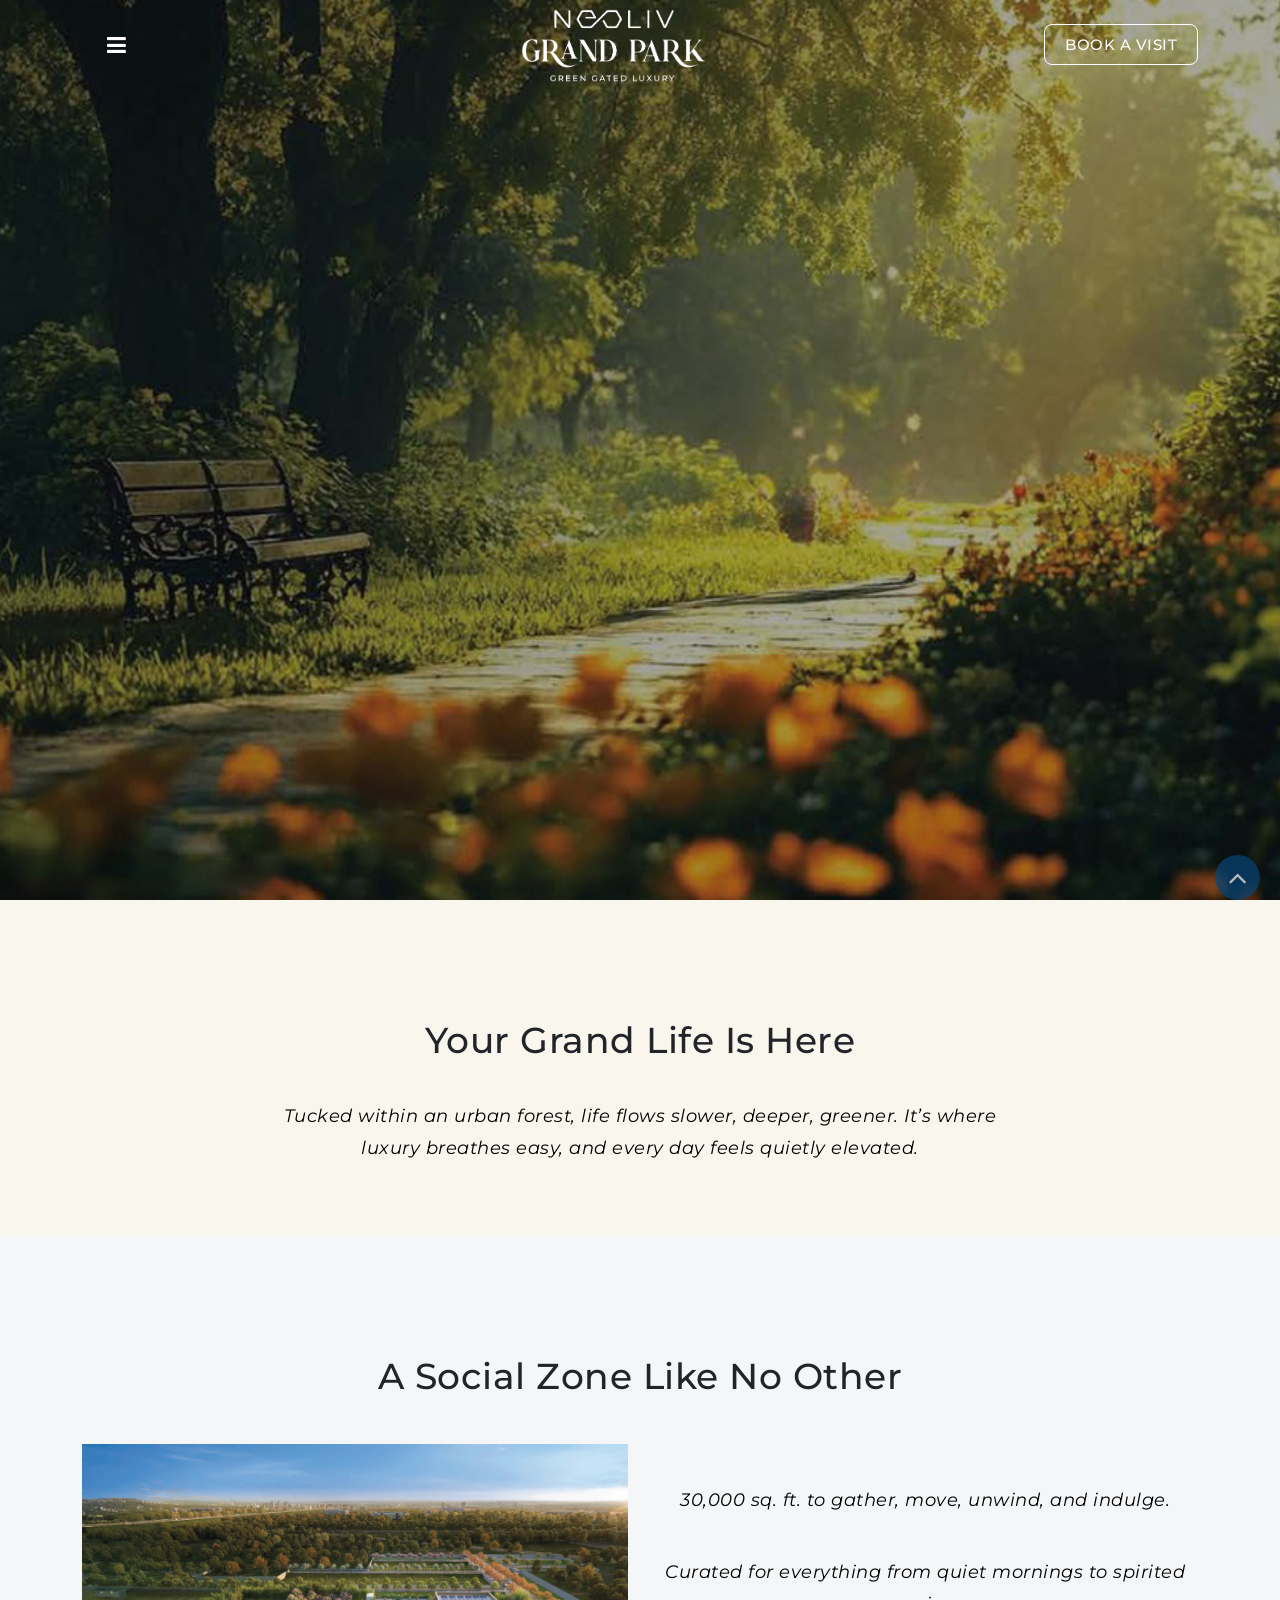
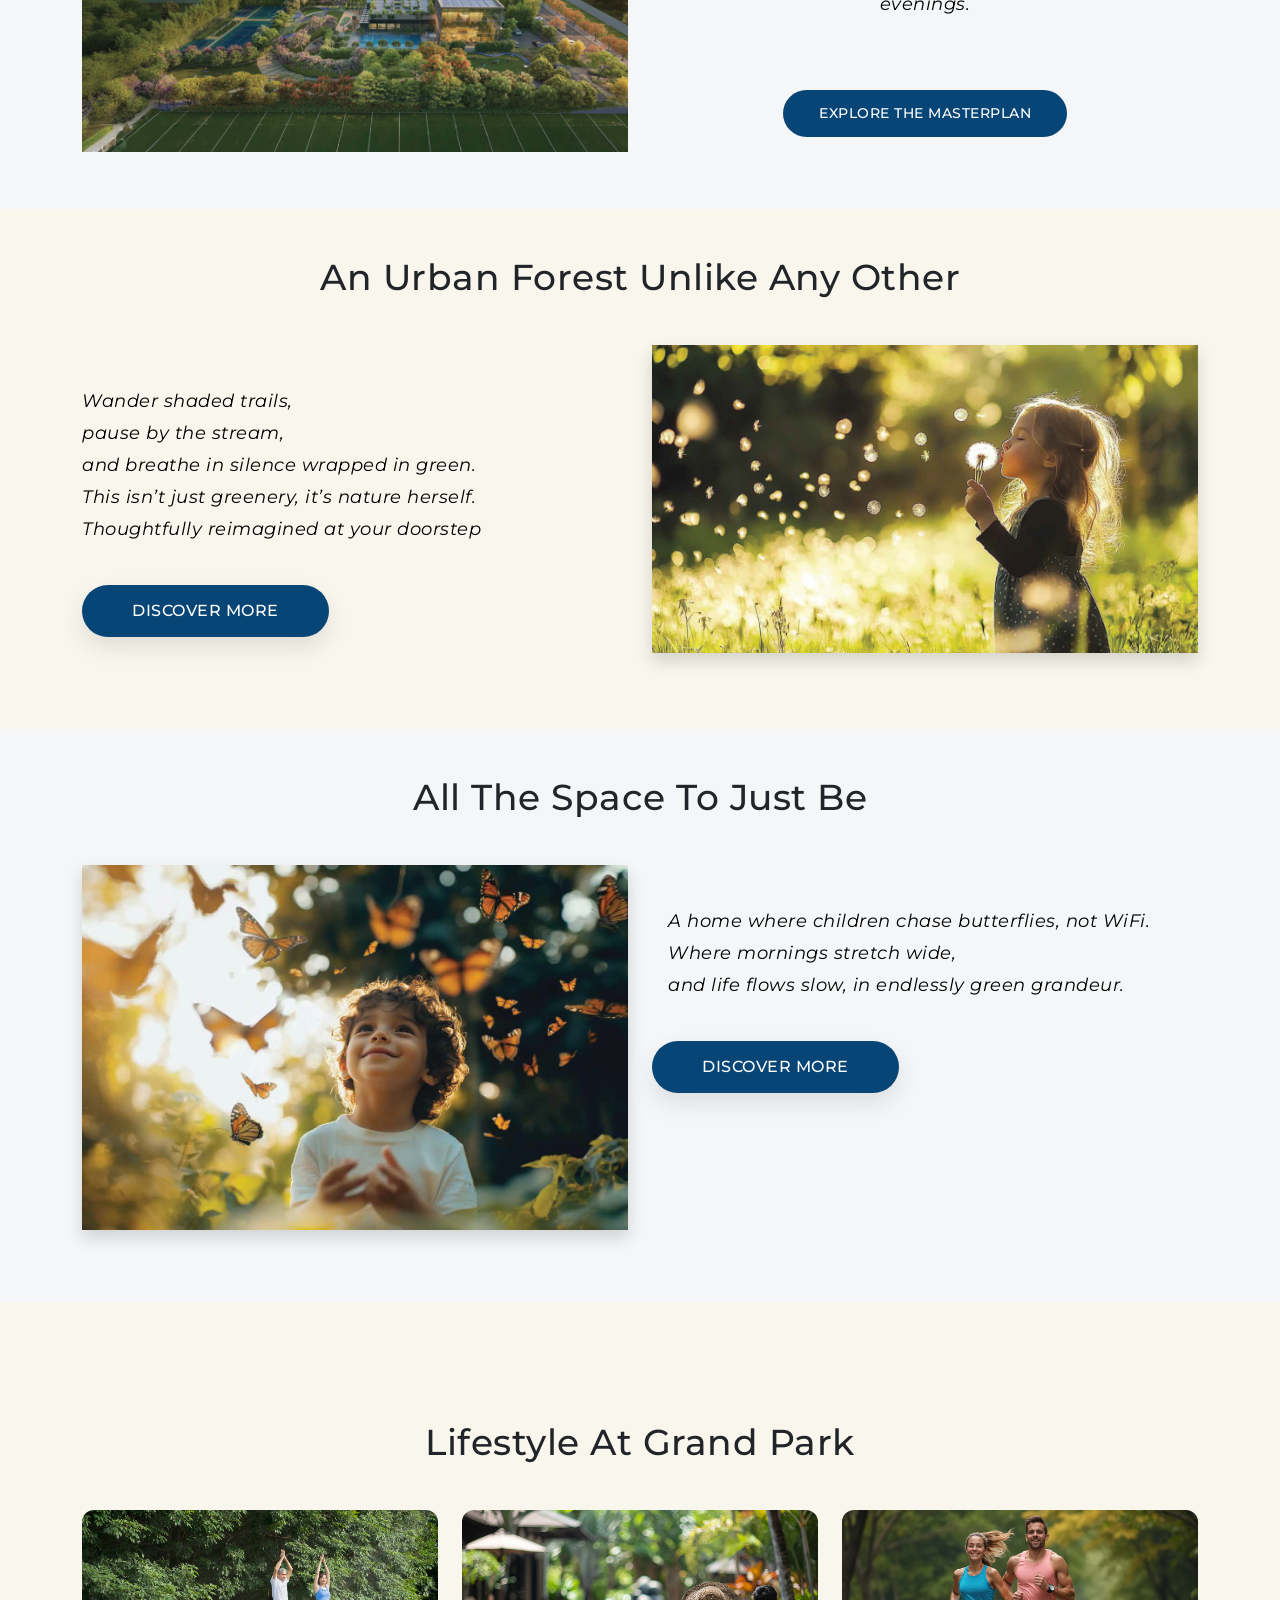
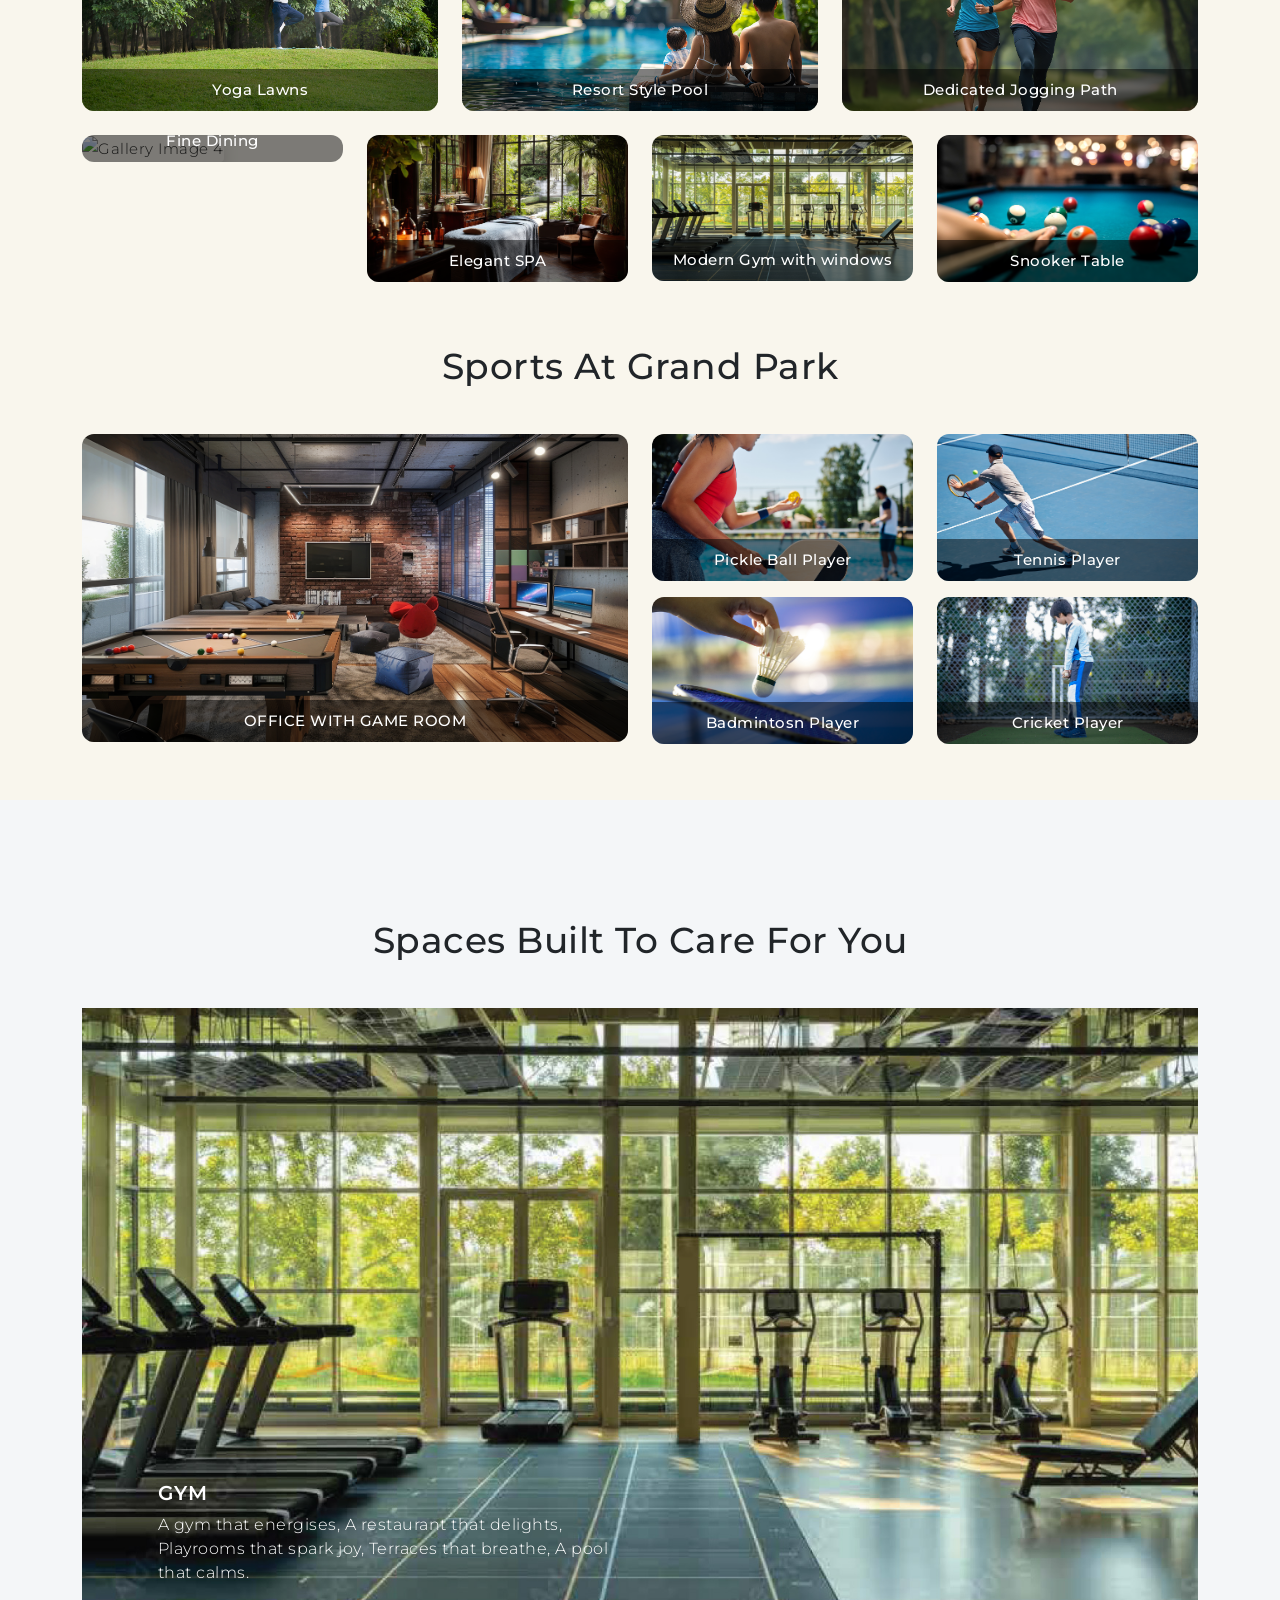
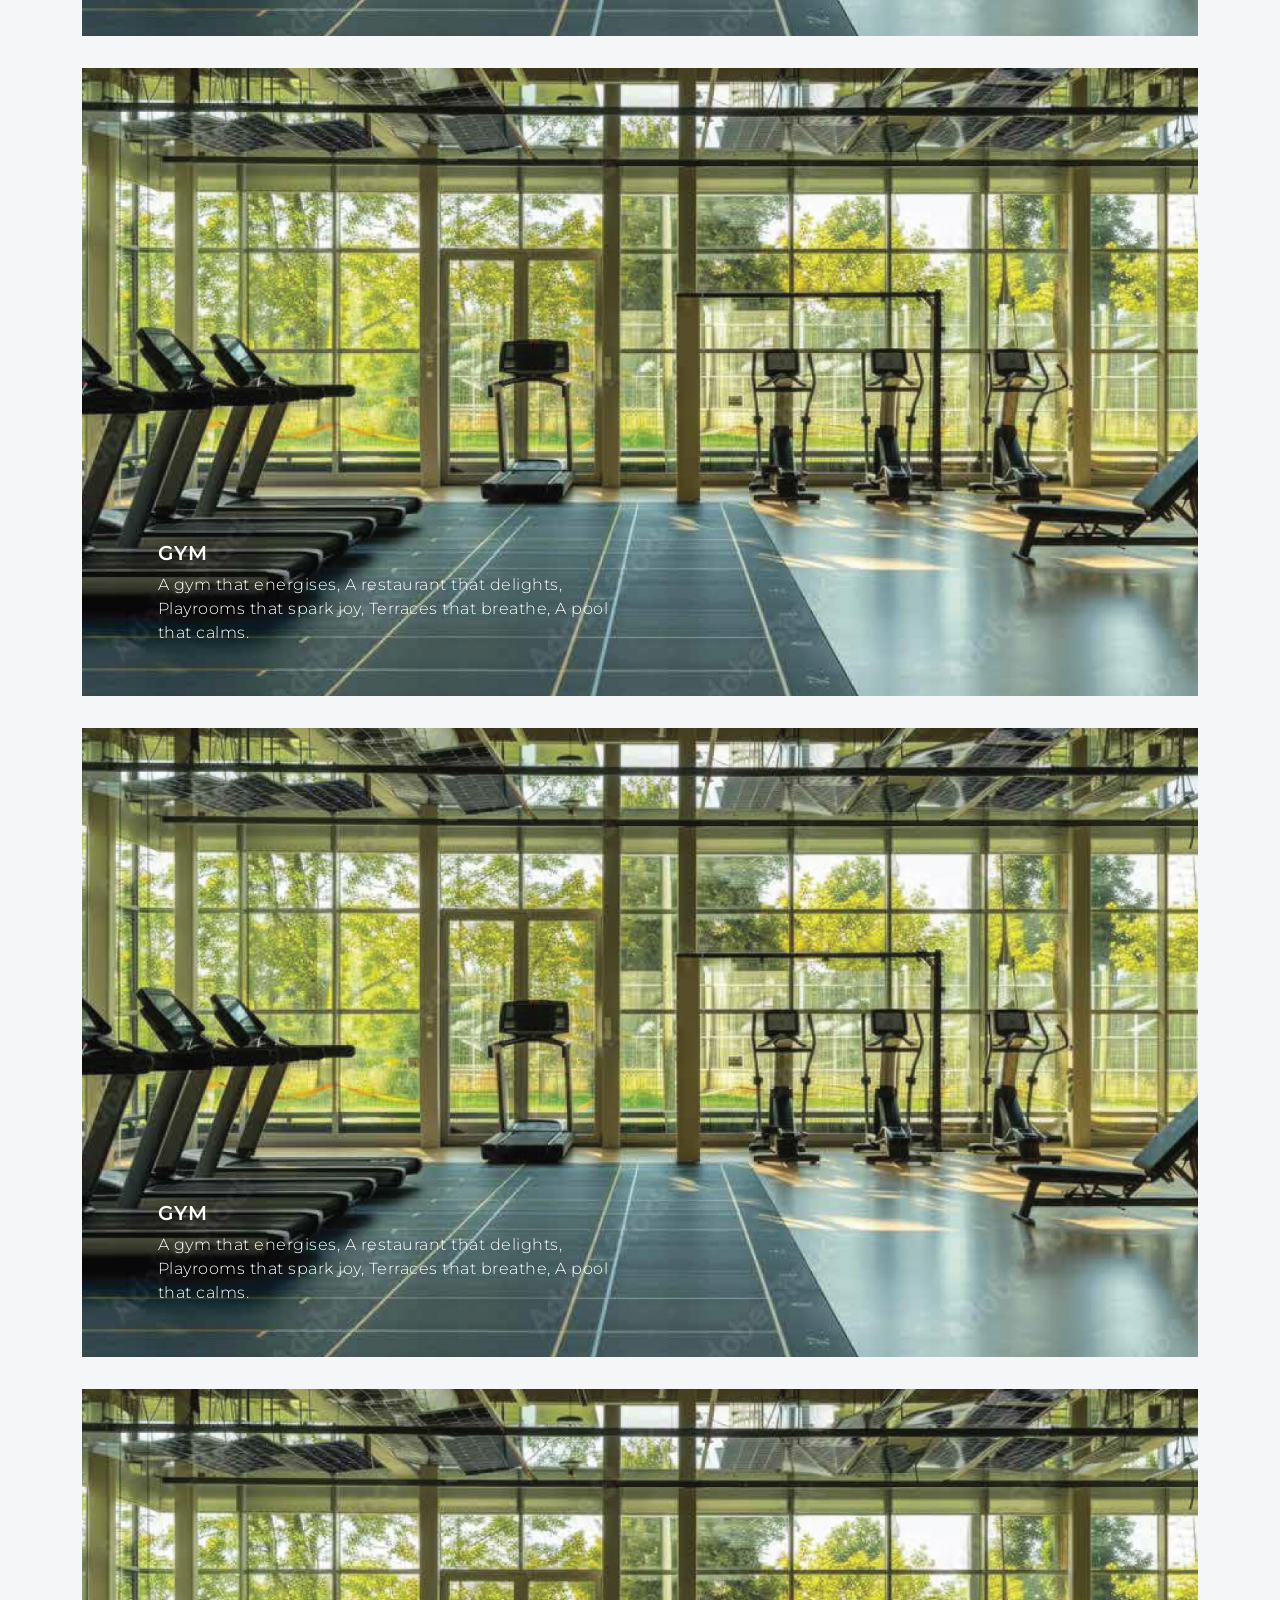
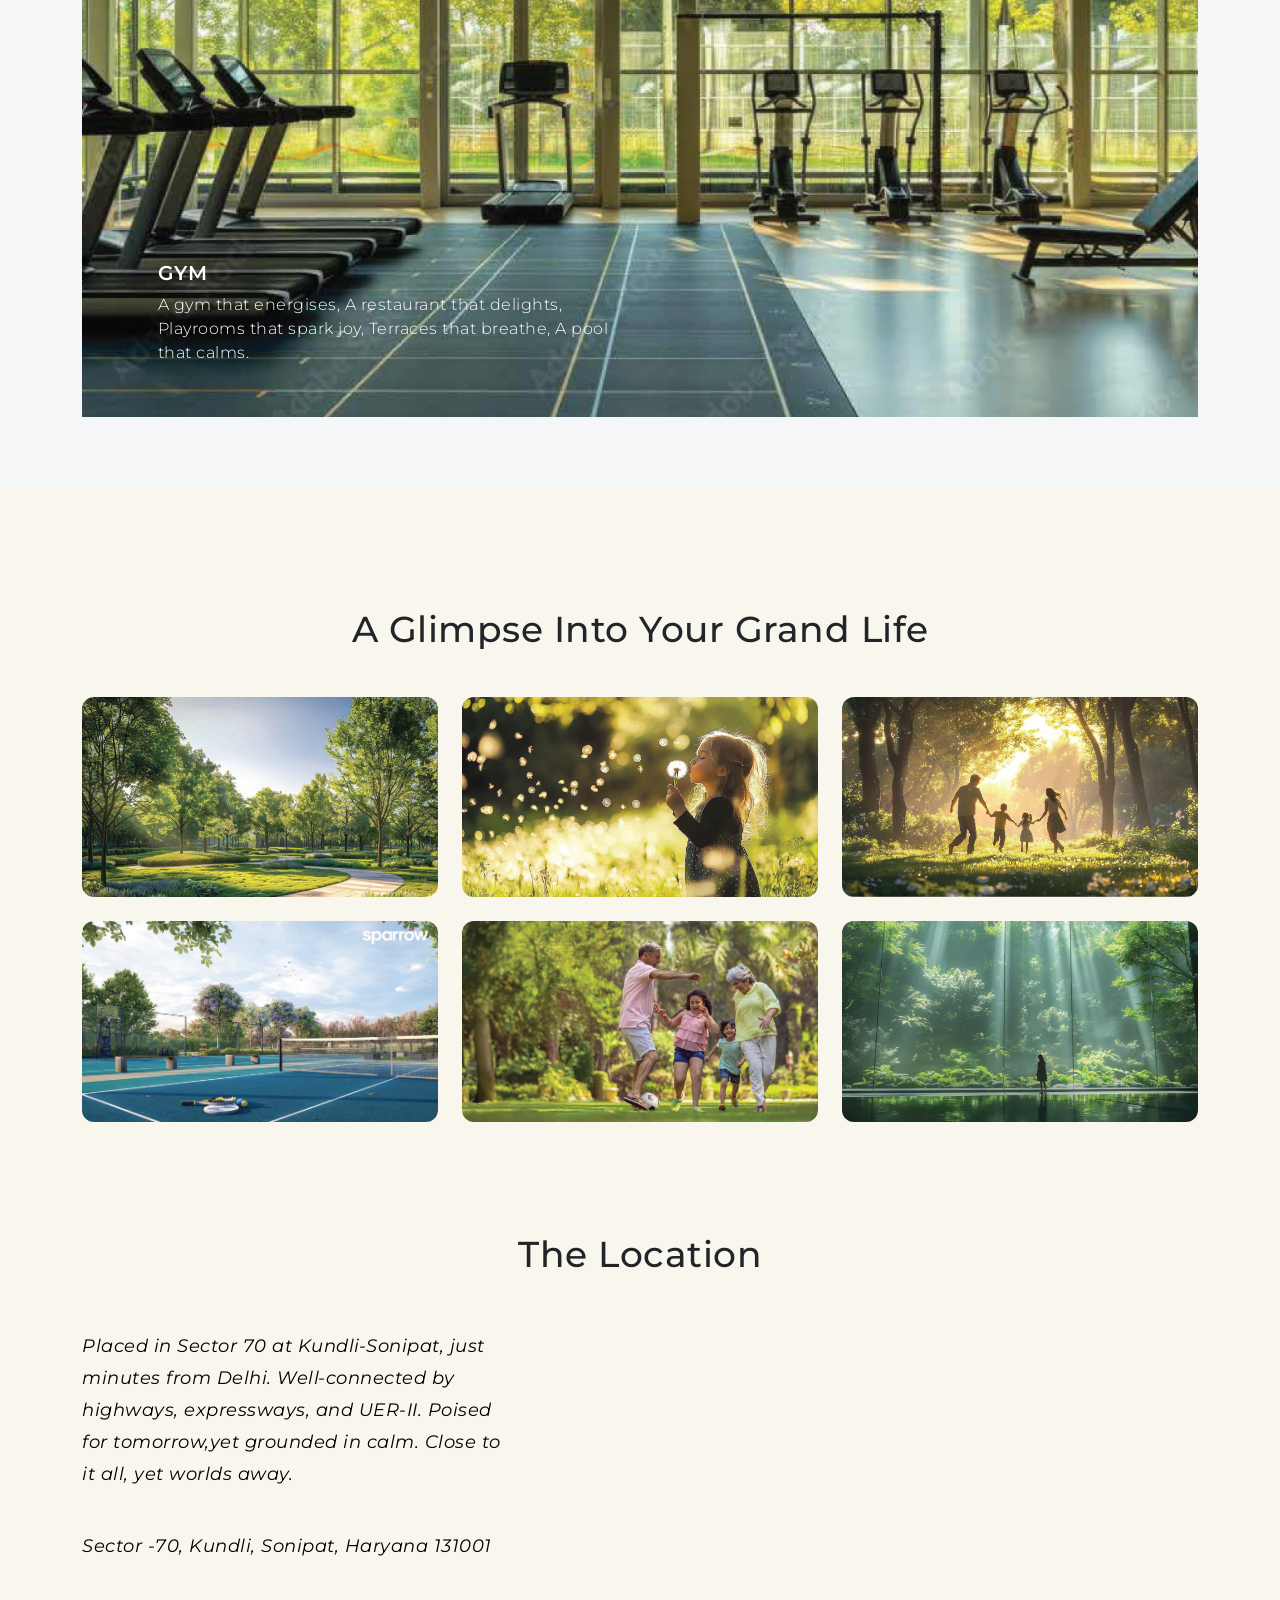
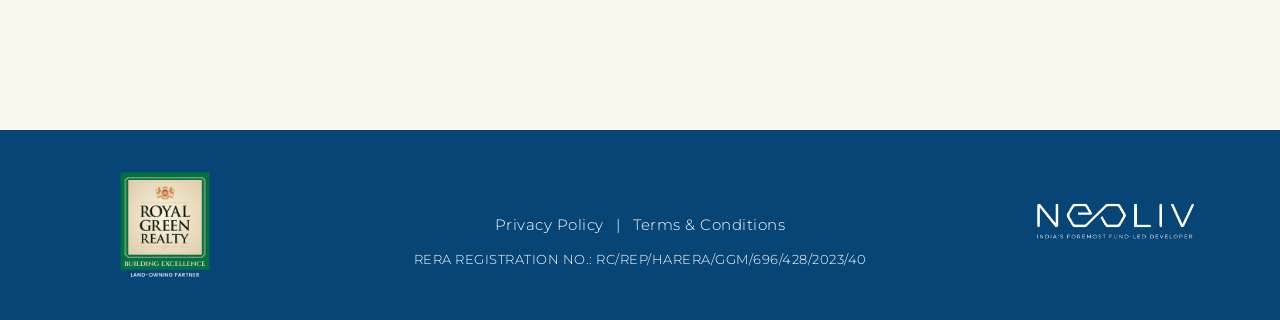
==== commit 85c32fb6: "All sugessted changes are done" ====
--- a/index.html
+++ b/index.html
@@ -968,7 +968,20 @@
           </div>
         </div>
         <div class="row">
-          <div class="col-lg-6">
+          
+              <div class="col-lg-6" data-aos="fade-up"
+              data-aos-duration="2500">
+           
+                <a href="./asset/latestImages/Sports/Office with game room.jpg" data-lightbox="gallery" data-title="Image 4">
+                  <div class="hover-gallery">
+                    <img src="./asset/latestImages/Sports/Office with game room.jpg" class="img-fluid rounded shadow" alt="Gallery Image 4">
+                    <div class="caption position-absolute bottom-0 start-0 w-100 text-white text-center p-2" style="background: rgba(0, 0, 0, 0.5); font-weight: 500;">
+                      OFFICE WITH GAME ROOM
+                    </div>
+                  </div>
+                </a>
+            </div>
+            <div class="col-lg-6">
               <div class="row sports">
                 <div class="col-lg-6" data-aos="fade-up"
                 data-aos-duration="2500">
@@ -1025,18 +1038,6 @@
                     </div>
                  </div>
               </div>
-              <div class="col-lg-6" data-aos="fade-up"
-              data-aos-duration="2500">
-           
-                <a href="./asset/latestImages/Sports/Office with game room.jpg" data-lightbox="gallery" data-title="Image 4">
-                  <div class="hover-gallery">
-                    <img src="./asset/latestImages/Sports/Office with game room.jpg" class="img-fluid rounded shadow" alt="Gallery Image 4">
-                    <div class="caption position-absolute bottom-0 start-0 w-100 text-white text-center p-2" style="background: rgba(0, 0, 0, 0.5); font-weight: 500;">
-                      OFFICE WITH GAME ROOM
-                    </div>
-                  </div>
-                </a>
-            </div>
              </div>
 
             
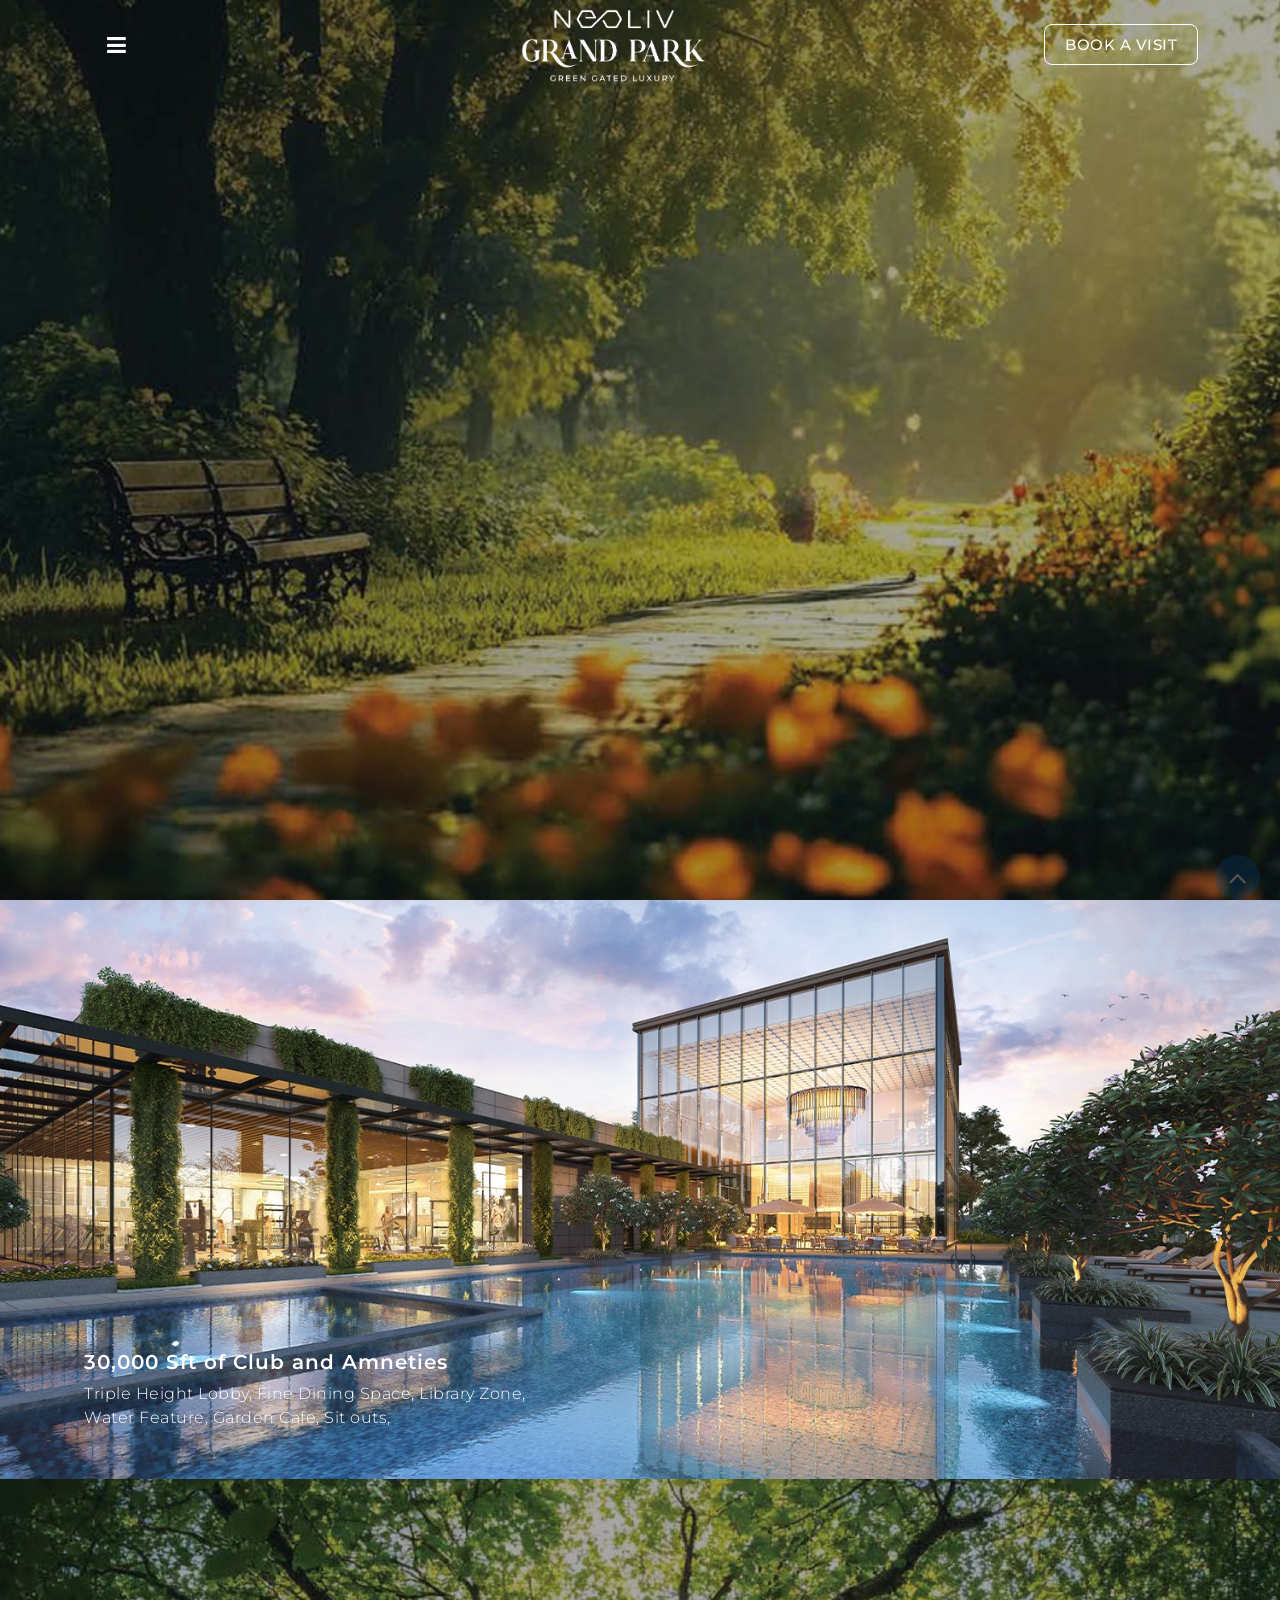
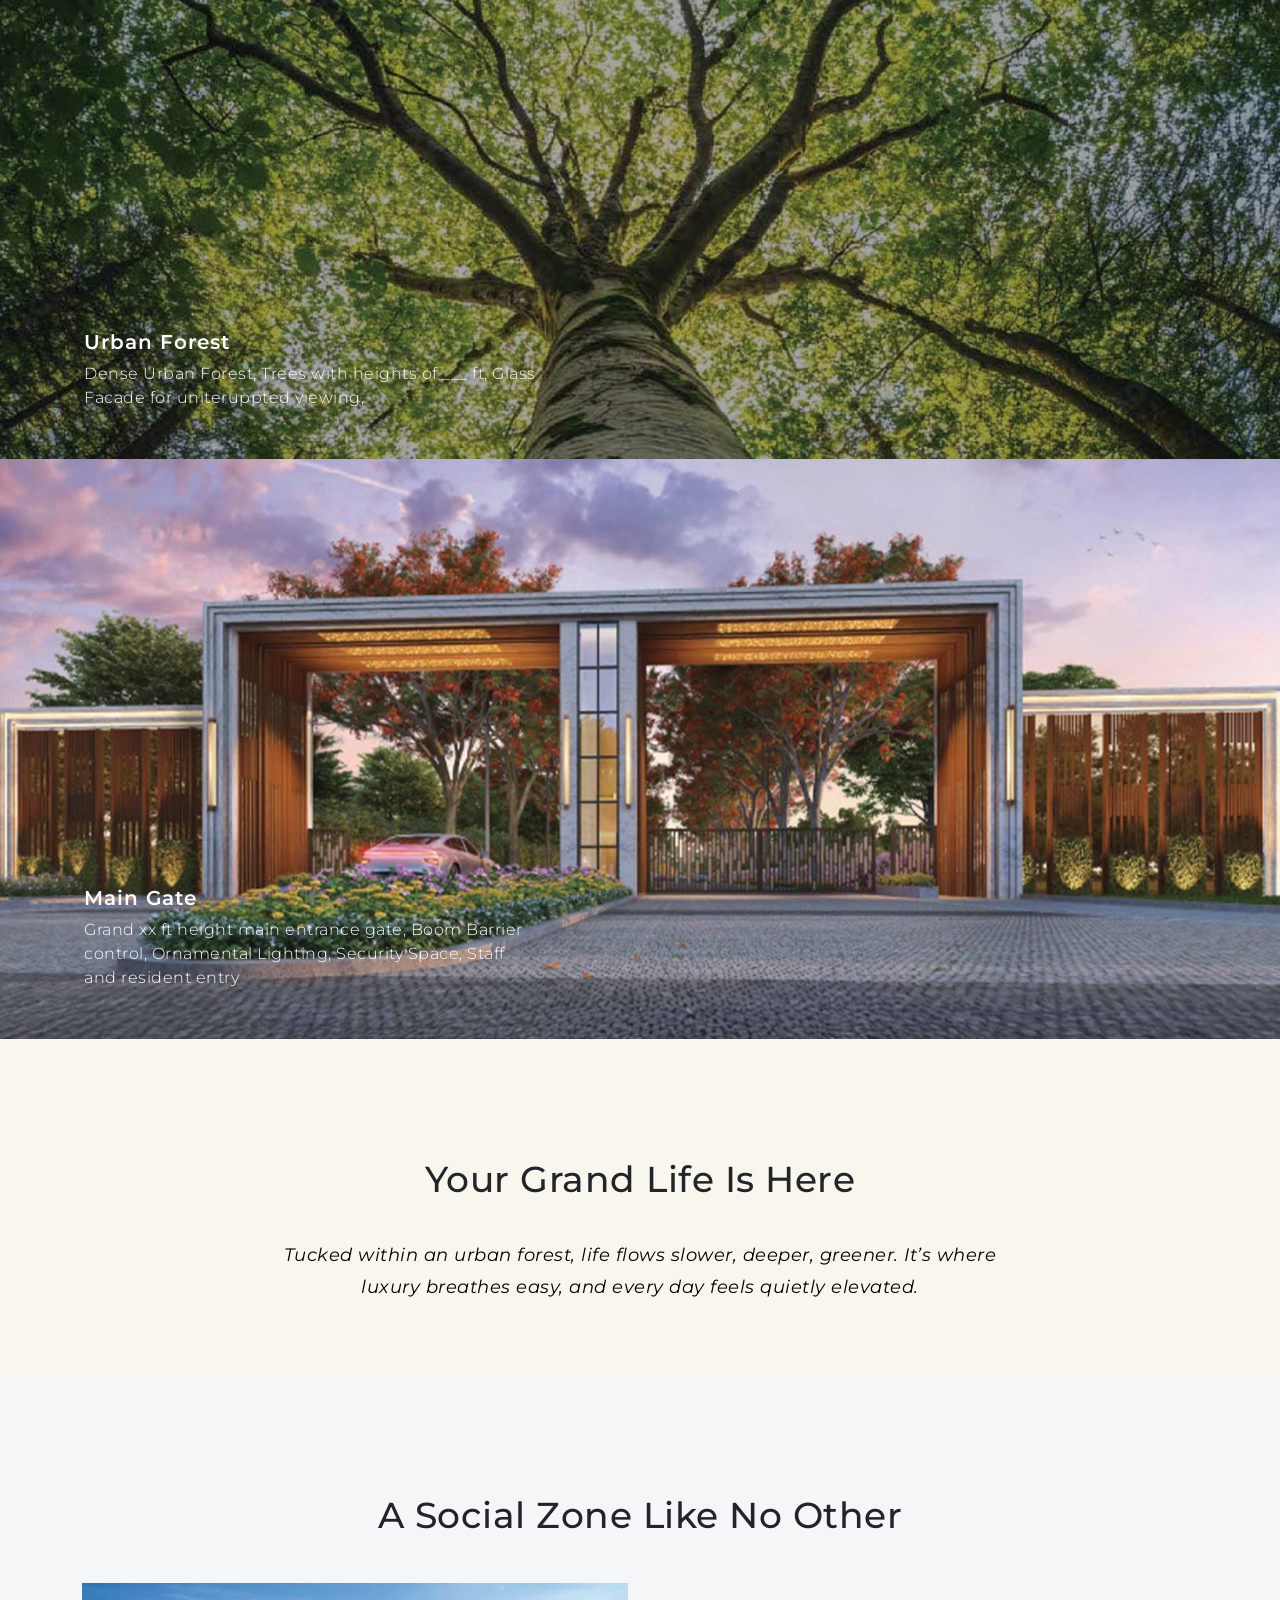
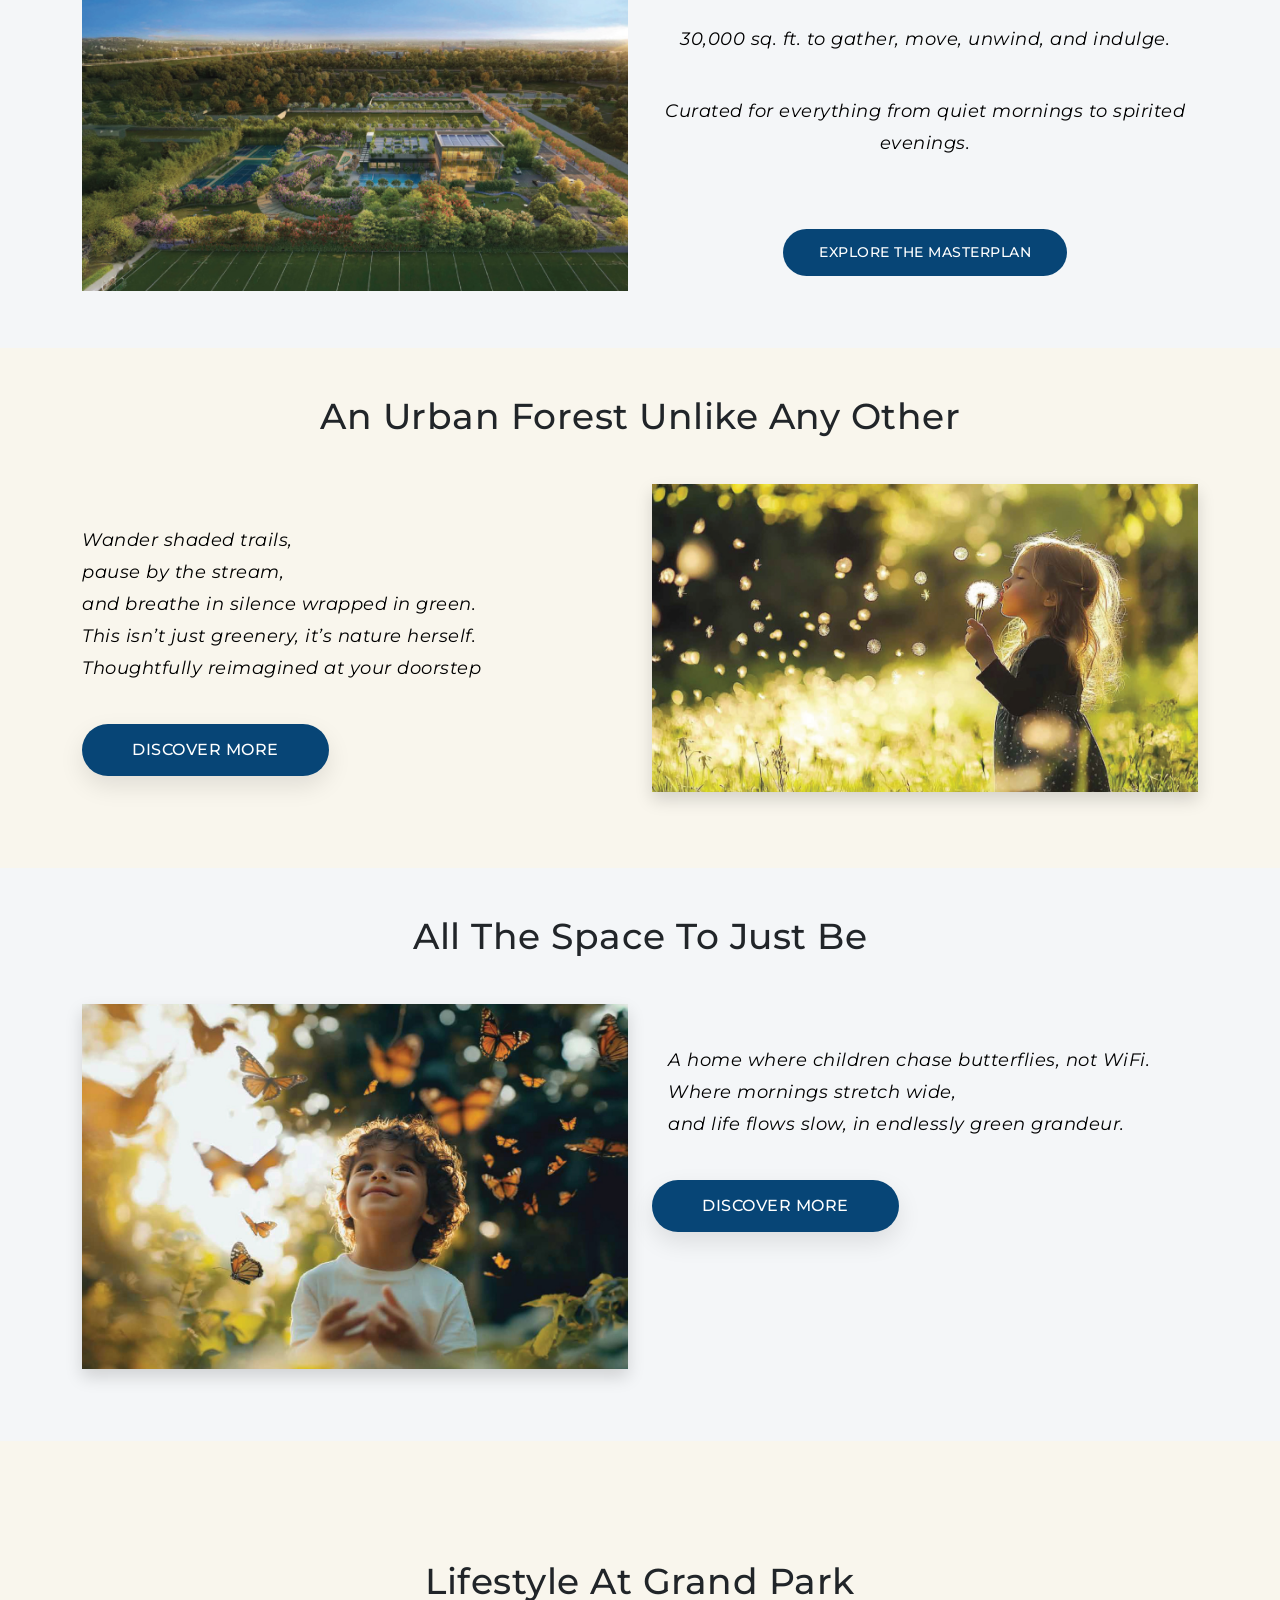
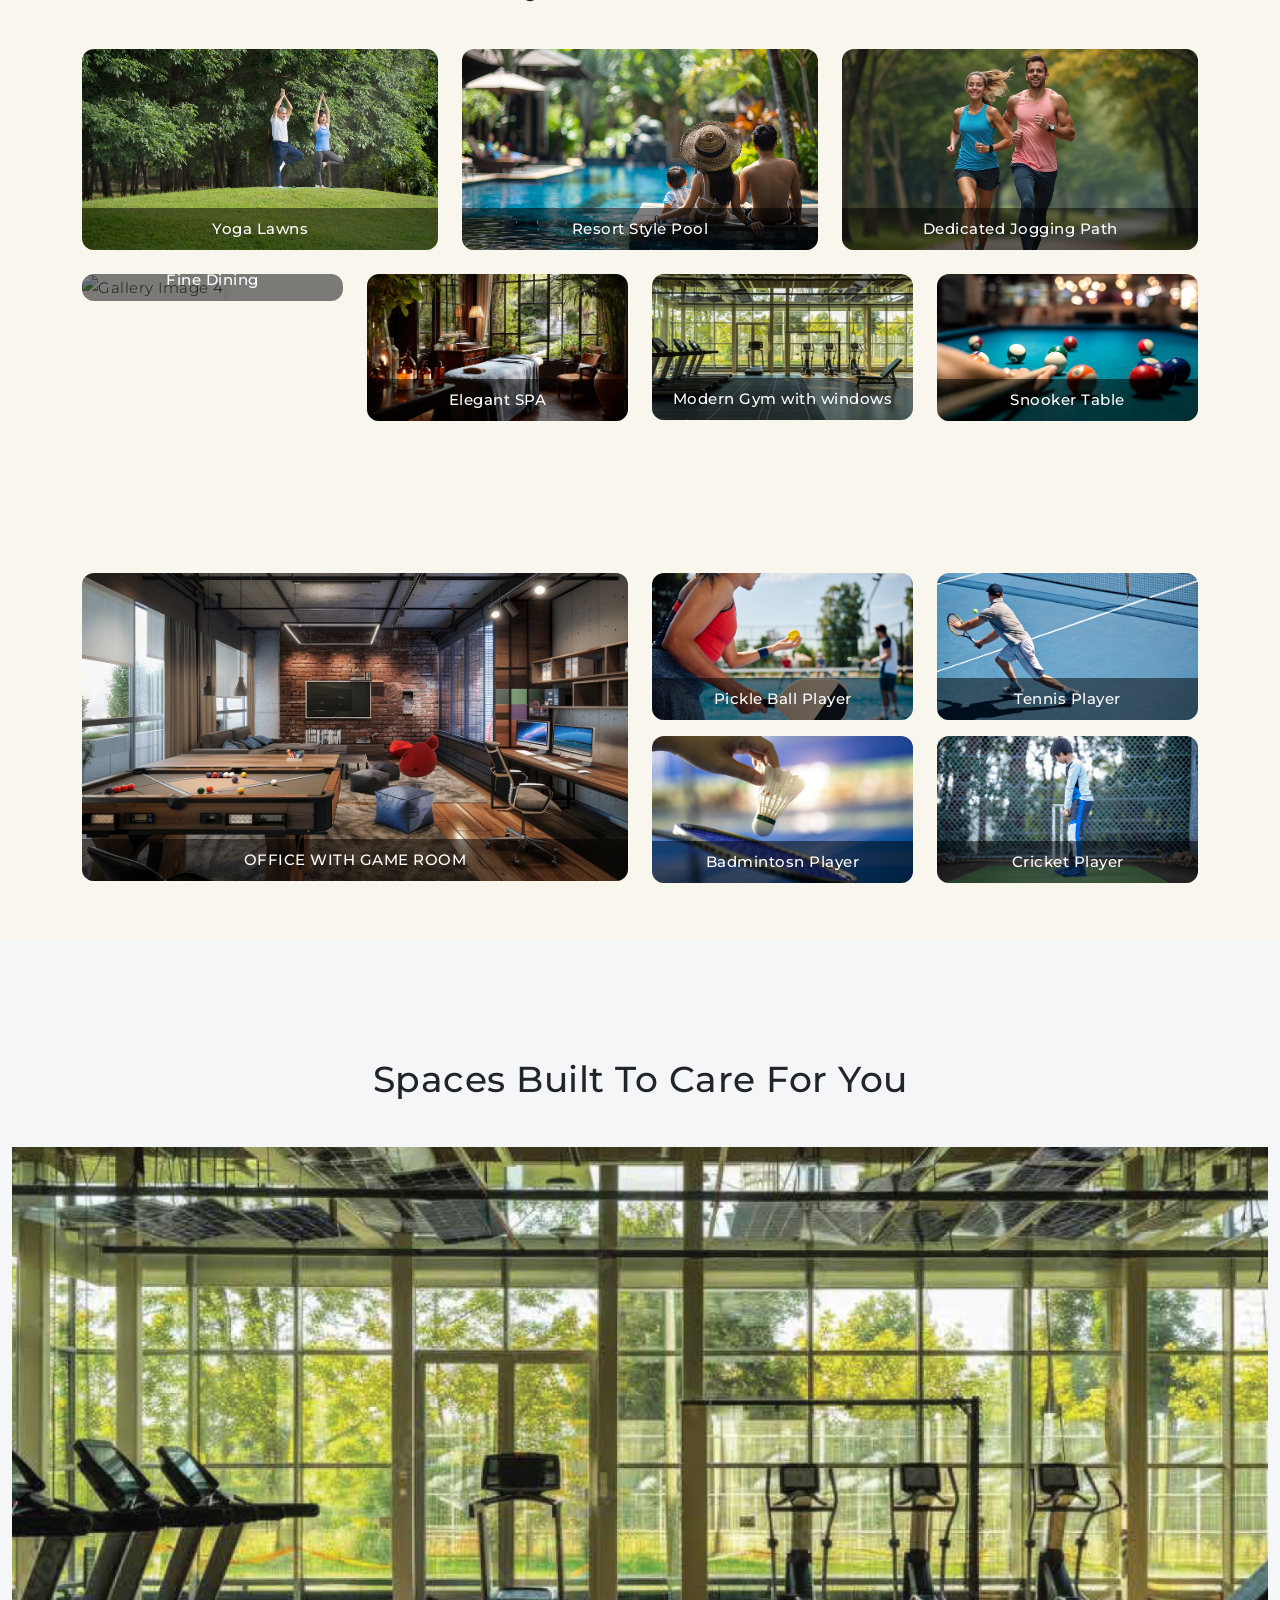
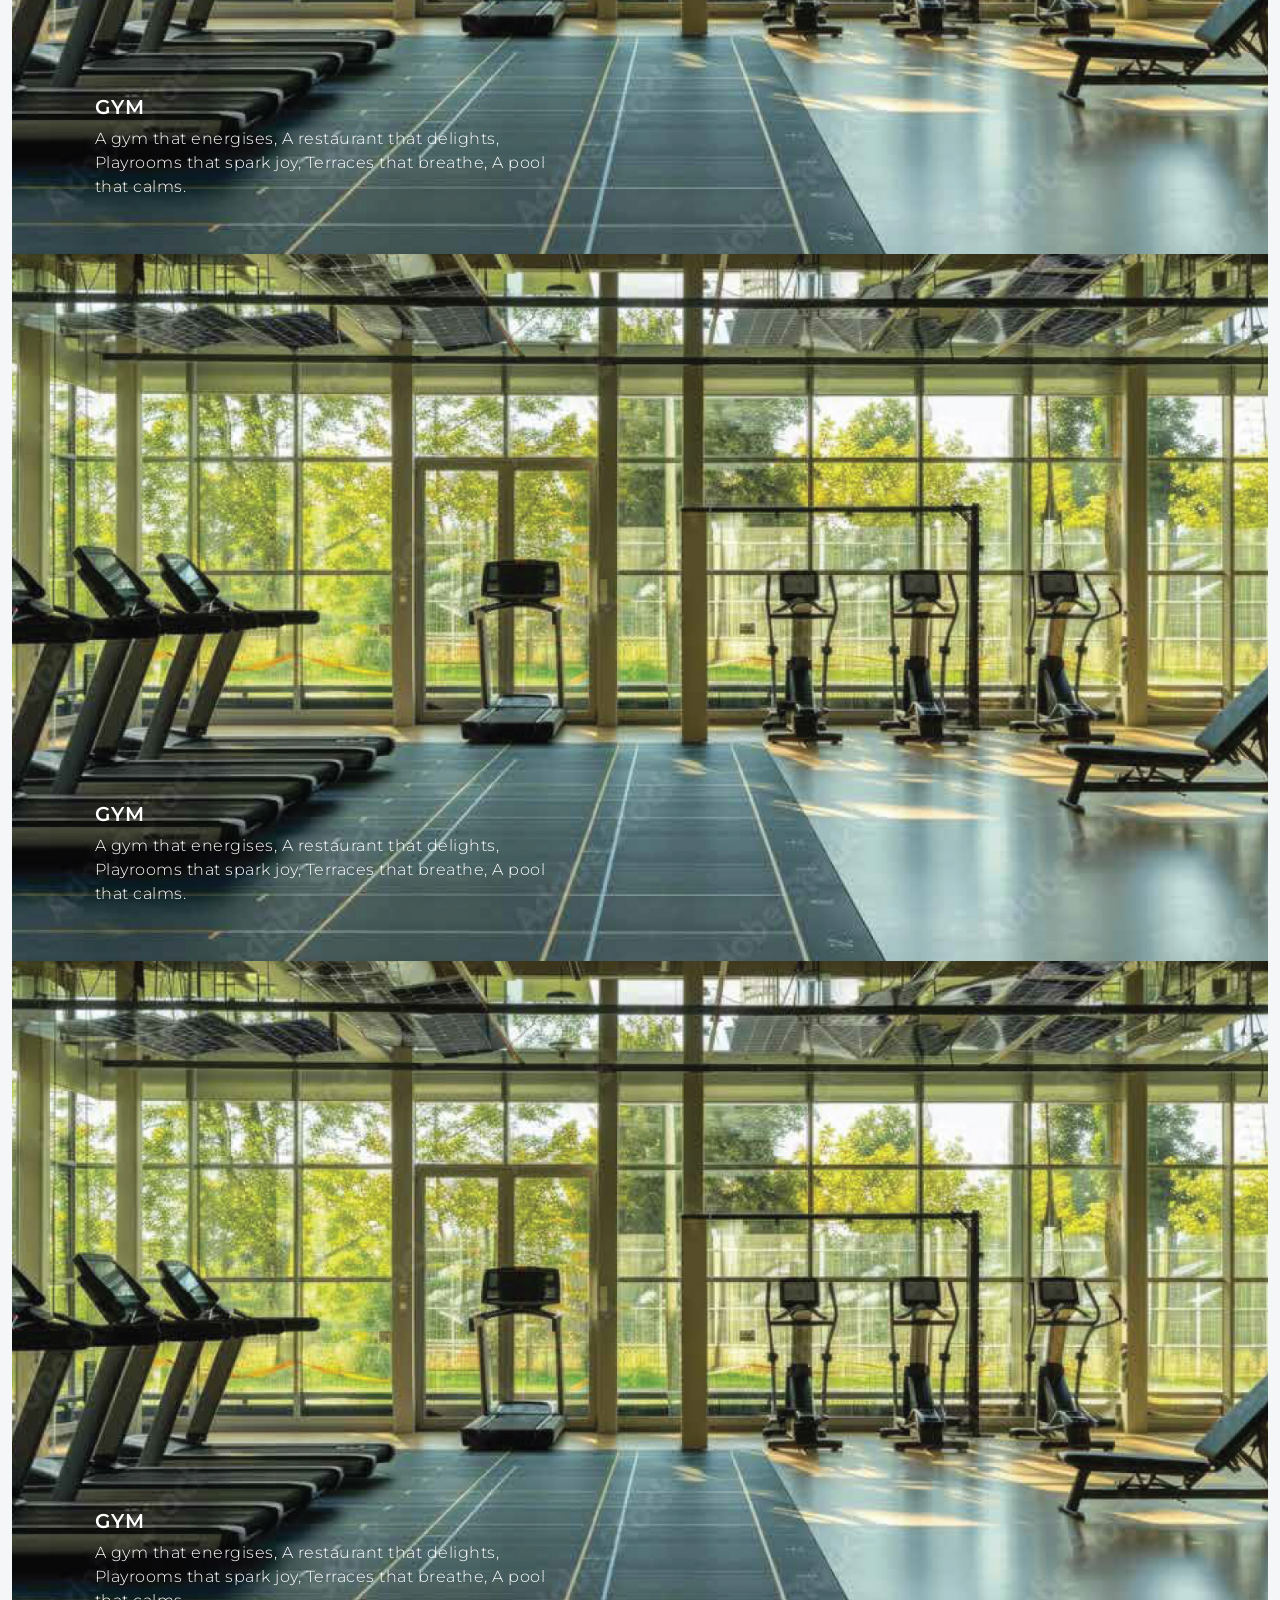
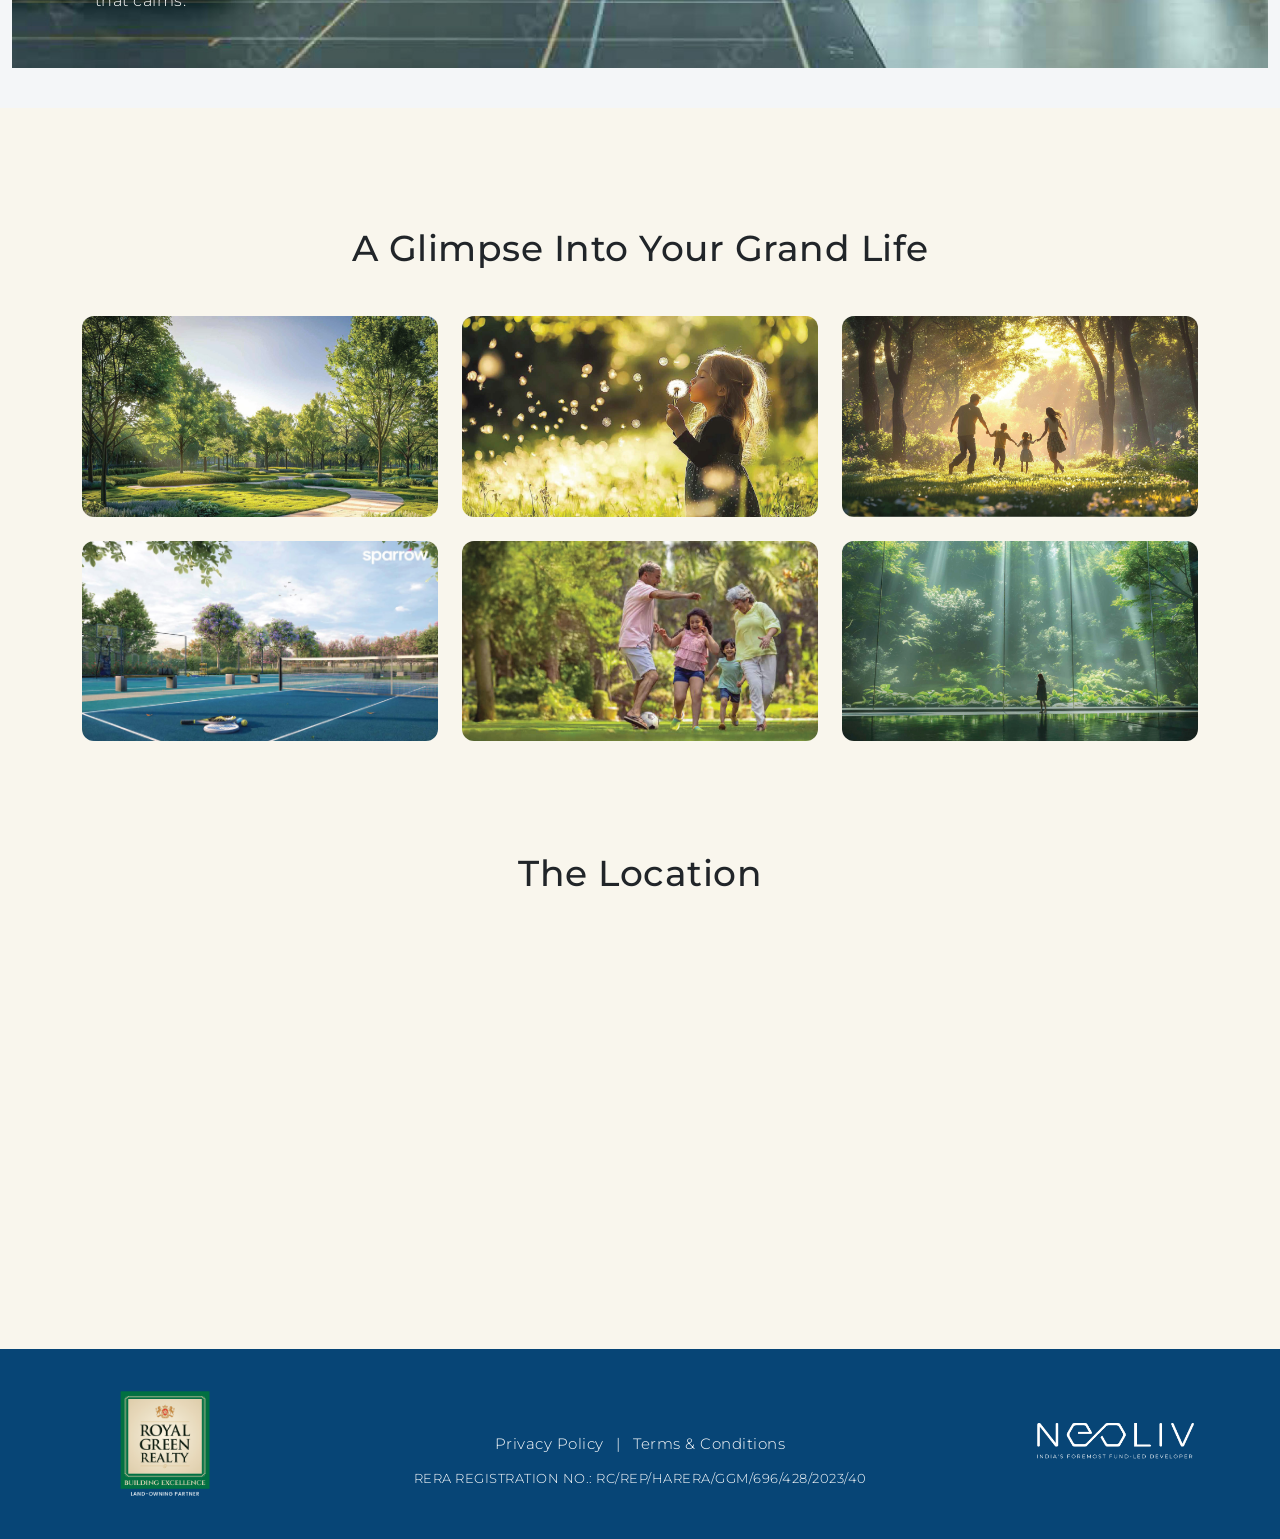
==== commit 4aca2a37: "Hero sections design" ====
--- a/index.html
+++ b/index.html
@@ -17,20 +17,20 @@
       })(window, document, "script", "dataLayer", "GTM-WC24DZ");
     </script>
 
-<!-- Google tag (gtag.js) -->
-<script
-async
-src="https://www.googletagmanager.com/gtag/js?id=AW-812624000"
-></script>
-<script>
-window.dataLayer = window.dataLayer || [];
-function gtag() {
-  dataLayer.push(arguments);
-}
-gtag("js", new Date());
-
-gtag("config", "AW-812624000");
-</script>
+    <!-- Google tag (gtag.js) -->
+    <script
+      async
+      src="https://www.googletagmanager.com/gtag/js?id=AW-812624000"
+    ></script>
+    <script>
+      window.dataLayer = window.dataLayer || [];
+      function gtag() {
+        dataLayer.push(arguments);
+      }
+      gtag("js", new Date());
+
+      gtag("config", "AW-812624000");
+    </script>
 
     <meta charset="utf-8" />
     <meta
@@ -50,15 +50,18 @@
     <!-- <link rel="stylesheet" href="./asset/css/owl.theme.default.min.css" /> -->
     <!-- <link rel="stylesheet" href="./asset/css/cubeportfolio.min.css" /> -->
     <link rel="stylesheet" href="./asset/css/jquery.fancybox.min.css" />
-    <link href="https://cdnjs.cloudflare.com/ajax/libs/lightbox2/2.11.3/css/lightbox.min.css" rel="stylesheet" />
     <link
-    rel="stylesheet"
-    href="https://cdn.propstory.com/assets/css/common.css"
-  />
-  <link
-  rel="stylesheet"
-  href="https://cdn.propstory.com/assets/vendor/intlTelInput/css/intlTelInput.css"
-/>
+      href="https://cdnjs.cloudflare.com/ajax/libs/lightbox2/2.11.3/css/lightbox.min.css"
+      rel="stylesheet"
+    />
+    <link
+      rel="stylesheet"
+      href="https://cdn.propstory.com/assets/css/common.css"
+    />
+    <link
+      rel="stylesheet"
+      href="https://cdn.propstory.com/assets/vendor/intlTelInput/css/intlTelInput.css"
+    />
     <!-- <link
       rel="stylesheet"
       type="text/css"
@@ -74,7 +77,10 @@
     <link rel="stylesheet" href="./asset/css/home.css" />
 
     <link href="https://unpkg.com/aos@2.3.1/dist/aos.css" rel="stylesheet" />
-    <link rel="stylesheet" href="https://cdn.jsdelivr.net/npm/swiper@11/swiper-bundle.min.css" />
+    <link
+      rel="stylesheet"
+      href="https://cdn.jsdelivr.net/npm/swiper@11/swiper-bundle.min.css"
+    />
 
     <style>
       @import url("https://fonts.googleapis.com/css2?family=Montserrat:ital,wght@0,100..900;1,100..900&display=swap");
@@ -176,17 +182,16 @@
         display: none;
       }
       .logo-scroll {
-  display: none;
-}
-
-.scrolled .logo-default {
-  display: none;
-}
-
-.scrolled .logo-scroll {
-  display: inline-block;
-}
-
+        display: none;
+      }
+
+      .scrolled .logo-default {
+        display: none;
+      }
+
+      .scrolled .logo-scroll {
+        display: inline-block;
+      }
 
       @media screen and (max-width: 991px) {
         .banner-desktop {
@@ -262,11 +267,10 @@
 
       /* mansi */
       .new_logo img {
-    margin-left: 32%;
-    width: 72%;
-    padding: 0.5rem;
-}
-
+        margin-left: 32%;
+        width: 72%;
+        padding: 0.5rem;
+      }
     </style>
 
     <script src="https://ajax.googleapis.com/ajax/libs/jquery/2.2.0/jquery.min.js"></script>
@@ -308,11 +312,17 @@
 
           <div class="col-md-4 col-sm-6 header-logo">
             <a href="#" class="new_logo">
-              <img src="./asset/latestImages/logo white-01.png" alt="blue Logo" class="logo-default" />
-              <img src="./asset/latestImages/logo white-01.png" alt="white Logo" class="logo-scroll" />
+              <img
+                src="./asset/latestImages/logo white-01.png"
+                alt="blue Logo"
+                class="logo-default"
+              />
+              <img
+                src="./asset/latestImages/logo-01.png"
+                alt="white Logo"
+                class="logo-scroll"
+              />
             </a>
-            
-            
           </div>
 
           <div class="col-md-4 col-sm-3 header-right">
@@ -337,10 +347,17 @@
         <div class="container">
           <div class="col-md-4 col-sm-6 header-logo">
             <a href="#" class="new_logo">
-              <img src="./asset/latestImages/logo white-01.png" alt="blue Logo" class="logo-default" />
-              <img src="./asset/latestImages/logo white-01.png" alt="white Logo" class="logo-scroll" />
+              <img
+                src="./asset/latestImages/logo white-01.png"
+                alt="blue Logo"
+                class="logo-default"
+              />
+              <img
+                src="./asset/latestImages/logo-01.png"
+                alt="white Logo"
+                class="logo-scroll"
+              />
             </a>
-            
           </div>
 
           <div class="col-md-2 col-sm-3 header-left">
@@ -425,22 +442,185 @@
     </header>
     <!--Header end-->
 
+    <section
+      id="home"
+      class="position-relative home text-white desk"
+      style="height: 100vh; overflow: hidden"
+    ></section>
+
+    <section
+      id="home"
+      class="position-relative home1 text-white mob"
+      style="height: 100vh; overflow: hidden"
+    ></section>
+
+    <div class="desk">
+      <section class="p-0">
+        <div class="container-fluid">
+          <div class="row">
+            <div class="col-lg-12 p-0">
+              <div
+              class="fitness-center-section mb-0"
+              data-aos="fade-up"
+              data-aos-duration="2500"
+            >
+              <div class="fitness-center-content">
+                <h2 class="title">30,000 Sft of Club and Amneties</h2>
+                <p>
+                  <!-- 30,000 Sft of Club and Amenities <br> -->
+                  Triple Height Lobby, Fine Dining Space, Library Zone, Water
+                  Feature, Garden Cafe, Sit outs,
+                </p>
+              </div>
+              <img
+                src="./asset/latestImages/Hero/Hero2-mob.jpg"
+                alt="Fitness Center"
+                class="fitness-center-img"
+              />
+            </div>
+            </div>
+          </div>
+        </div>
+      </section>
   
+      <section class="p-0">
+        <div class="container-fluid">
+        <div class="row">
+          <div class="col-lg-12 p-0">
+            <div
+            class="fitness-center-section mb-0"
+            data-aos="fade-up"
+            data-aos-duration="2500"
+          >
+            <div class="fitness-center-content">
+              <h2 class="title">Urban Forest</h2>
+              <p>
+                Dense Urban Forest, Trees with heights of ___ ft, Glass Facade for
+                uniteruppted viewing,
+              </p>
+            </div>
+            <img
+              src="./asset/latestImages/Hero/Desktop-Overlay-4.jpg"
+              alt="Fitness Center"
+              class="fitness-center-img"
+            />
+          </div>
+          </div>
+        </div>
+        </div>
+      </section>
   
-    <section id="home" class="position-relative home text-white desk" style="height: 100vh; overflow: hidden;">
-    </section>
-
-    
-    
-
-    <section
-  id="home"
-  class="position-relative home1 text-white mob"
-  style="height: 100vh; overflow: hidden;"
->
-
-</section>
-
+      <section class="p-0">
+        <div class="container-fluid">
+         <div class="row">
+          <div class="col-lg-12 p-0">
+            <div
+            class="fitness-center-section mb-0"
+            data-aos="fade-up"
+            data-aos-duration="2500"
+          >
+            <div class="fitness-center-content">
+              <h2 class="title">Main Gate</h2>
+              <p>
+                Grand xx ft height main entrance gate, Boom Barrier control,
+                Ornamental Lighting, Security Space, Staff and resident entry
+              </p>
+            </div>
+            <img
+              src="./asset/latestImages/Hero/Desktop-5.jpg"
+              alt="Fitness Center"
+              class="fitness-center-img"
+            />
+          </div>
+          </div>
+         </div>
+        </div>
+      </section>
+    </div>
+
+    <div class="mob">
+      <section class="p-0">
+        <div class="container-fluid">
+          <div class="row">
+            <div class="col-lg-12 p-0">
+              <div
+              class="fitness-center-section mb-0"
+              data-aos="fade-up"
+              data-aos-duration="2500"
+            >
+              <div class="fitness-center-content">
+                <h2 class="title">30,000 Sft of Club and Amneties</h2>
+                <p>
+                  <!-- 30,000 Sft of Club and Amenities <br> -->
+                  Triple Height Lobby, Fine Dining Space, Library Zone, Water
+                  Feature, Garden Cafe, Sit outs,
+                </p>
+              </div>
+              <img
+                src="./asset/latestImages/Hero/Hero1-mob.jpg"
+                alt="Fitness Center"
+                class="fitness-center-img"
+              />
+            </div>
+            </div>
+          </div>
+        </div>
+      </section>
+  
+      <section class="p-0">
+        <div class="container-fluid">
+        <div class="row">
+          <div class="col-lg-12 p-0">
+            <div
+            class="fitness-center-section mb-0"
+            data-aos="fade-up"
+            data-aos-duration="2500"
+          >
+            <div class="fitness-center-content">
+              <h2 class="title">Urban Forest</h2>
+              <p>
+                Dense Urban Forest, Trees with heights of ___ ft, Glass Facade for
+                uniteruppted viewing,
+              </p>
+            </div>
+            <img
+              src="./asset/latestImages/Hero/mobile-4.jpg"
+              alt="Fitness Center"
+              class="fitness-center-img"
+            />
+          </div>
+          </div>
+        </div>
+        </div>
+      </section>
+  
+      <section class="p-0">
+        <div class="container-fluid">
+         <div class="row">
+          <div class="col-lg-12 p-0">
+            <div
+            class="fitness-center-section mb-0"
+            data-aos="fade-up"
+            data-aos-duration="2500"
+          >
+            <div class="fitness-center-content">
+              <h2 class="title">Main Gate</h2>
+              <p>
+                Grand xx ft height main entrance gate, Boom Barrier control,
+                Ornamental Lighting, Security Space, Staff and resident entry
+              </p>
+            </div>
+            <img
+              src="./asset/latestImages/Hero/mobile-5.jpg"
+              alt="Fitness Center"
+              class="fitness-center-img"
+            />
+          </div>
+          </div>
+         </div>
+        </div>
+      </section>
+    </div>
 
     <section class="bg-lightmixed section-padding-bottom" id="overview">
       <div class="container">
@@ -454,24 +634,19 @@
           >
             <div class="title d-inline-block">
               <h2 class="third-color mb-3">
-                  Your Grand Life Is Here
+                Your Grand Life Is Here
                 <!-- <span>life</span> -->
               </h2>
               <p class="italic">
-                Tucked within an urban forest,
-                life flows slower, deeper, greener.
-                It’s where luxury breathes easy,
-                and every day feels quietly elevated.
-                
+                Tucked within an urban forest, life flows slower, deeper,
+                greener. It’s where luxury breathes easy, and every day feels
+                quietly elevated.
               </p>
             </div>
- 
           </div>
         </div>
       </div>
     </section>
-
-
 
     <!-- <section
       class="section-3 bg-lightmixed banner-mobile"
@@ -502,13 +677,7 @@
         </div>      </div>
     </section> -->
 
-
-
-   
-  
-
-
-    <section class="bg-lightmixed1 section-padding-bottom building_bg" >
+    <section class="bg-lightmixed1 section-padding-bottom building_bg">
       <div class="container">
         <!--Heading-->
         <div class="row">
@@ -518,41 +687,48 @@
             data-aos-duration="2500"
           >
             <div class="title d-inline-block">
-              <h2 class="third-color mb-3">
-                A Social Zone Like No Other
-              </h2>
+              <h2 class="third-color mb-3">A Social Zone Like No Other</h2>
             </div>
           </div>
         </div>
         <div class="row">
           <div
-          class="col-md-6 text-center aos-item"
-          data-aos="fade-up"
-          data-aos-duration="2500"
-        >
-        <img
-        src="./asset/latestImages/5.jpg"
-        alt="location-image"
-        data-aos="fade-up"
-            data-aos-duration="2500"
-        style="width: 100%; height: auto; background-attachment: fixed"
-      />
-          
-        </div>
-          <div
             class="col-md-6 text-center aos-item"
             data-aos="fade-up"
             data-aos-duration="2500"
           >
-            <div class="title d-inline-block" data-aos="fade-up"
-            data-aos-duration="2500">
-        
+            <img
+              src="./asset/latestImages/5.jpg"
+              alt="location-image"
+              data-aos="fade-up"
+              data-aos-duration="2500"
+              style="width: 100%; height: auto; background-attachment: fixed"
+            />
+          </div>
+          <div
+            class="col-md-6 text-center aos-item"
+            data-aos="fade-up"
+            data-aos-duration="2500"
+          >
+            <div
+              class="title d-inline-block"
+              data-aos="fade-up"
+              data-aos-duration="2500"
+            >
               <p class="mb-3">
                 30,000 sq. ft. to gather, move, unwind, and indulge.
               </p>
-              <p class="mb-3">Curated for everything from quiet mornings to spirited evenings.</p>
+              <p class="mb-3">
+                Curated for everything from quiet mornings to spirited evenings.
+              </p>
               <div style="margin-top: 70px">
-                <a data-fancybox="group-two" href="https://d3aw1acw0qsnfa.cloudfront.net/images/master-plan-new.jpg" id="masterplan" class="btn btn-large btn-gradient1 btn-rounded">EXPLORE THE MASTERPLAN</a>
+                <a
+                  data-fancybox="group-two"
+                  href="https://d3aw1acw0qsnfa.cloudfront.net/images/master-plan-new.jpg"
+                  id="masterplan"
+                  class="btn btn-large btn-gradient1 btn-rounded"
+                  >EXPLORE THE MASTERPLAN</a
+                >
               </div>
             </div>
             <!-- <div class="title text-center title-2">
@@ -566,12 +742,9 @@
               </h2>
             </div> -->
           </div>
-          
         </div>
       </div>
     </section>
-  
-
 
     <section class="bg-lightmixed section-padding-bottom pt-5">
       <div class="container">
@@ -582,8 +755,11 @@
             data-aos="fade-up"
             data-aos-duration="2500"
           >
-            <div class="title d-inline-block" data-aos="fade-up"
-            data-aos-duration="2500">
+            <div
+              class="title d-inline-block"
+              data-aos="fade-up"
+              data-aos-duration="2500"
+            >
               <h2 class="third-color mb-3">
                 An Urban Forest Unlike Any Other
                 <!-- AN URBAN FOREST <br />UNLIKE ANY OTHER  -->
@@ -592,16 +768,14 @@
             </div>
           </div>
         </div>
-        <div class="row title" >
+        <div class="row title">
           <div class="col-lg-6">
-            <p class="text_left" data-aos="fade-up"
-            data-aos-duration="2500">
-              Wander shaded trails,<br>
-pause by the stream,<br>
-and breathe in silence wrapped in green. <br>
-This isn’t just greenery, it’s nature herself. <br>
-Thoughtfully reimagined at your doorstep
-
+            <p class="text_left" data-aos="fade-up" data-aos-duration="2500">
+              Wander shaded trails,<br />
+              pause by the stream,<br />
+              and breathe in silence wrapped in green. <br />
+              This isn’t just greenery, it’s nature herself. <br />
+              Thoughtfully reimagined at your doorstep
             </p>
             <!-- <ul
               class="list-unstyled mt-4 mb-5 titleclass"
@@ -640,10 +814,11 @@
               </a>
             </p>
           </div>
-          <div class="col-lg-6" >
+          <div class="col-lg-6">
             <img
               src="./asset/latestImages/9.jpg"
-              alt="Urban Forest" data-aos="fade-up"
+              alt="Urban Forest"
+              data-aos="fade-up"
               data-aos-duration="2500"
               class="img-fluid rounded-4 shadow"
               style="max-height: 500px; object-fit: cover"
@@ -663,15 +838,12 @@
             data-aos-duration="2500"
           >
             <div class="title d-inline-block">
-              <h2 class="third-color mb-3">
-                All The Space To Just Be
-              </h2>
+              <h2 class="third-color mb-3">All The Space To Just Be</h2>
             </div>
           </div>
         </div>
         <div class="row title">
-          <div class="col-lg-6" data-aos="fade-up"
-          data-aos-duration="2500">
+          <div class="col-lg-6" data-aos="fade-up" data-aos-duration="2500">
             <img
               src="./asset/latestImages/15.jpg"
               alt="Urban Forest"
@@ -680,10 +852,9 @@
             />
           </div>
           <div class="col-lg-6">
-            <p class="text_left1" data-aos="fade-up"
-            data-aos-duration="2500">
-              A home where children chase butterflies, not WiFi.<br>
-              Where mornings stretch wide,<br>
+            <p class="text_left1" data-aos="fade-up" data-aos-duration="2500">
+              A home where children chase butterflies, not WiFi.<br />
+              Where mornings stretch wide,<br />
               and life flows slow, in endlessly green grandeur.
             </p>
 
@@ -707,14 +878,11 @@
               </a>
             </p>
           </div>
-         
         </div>
       </div>
     </section>
 
-   
-    
-    <section class="bg-lightmixed mob section-padding-bottom" >
+    <section class="bg-lightmixed mob section-padding-bottom">
       <div class="container">
         <div class="row">
           <div
@@ -731,43 +899,82 @@
           </div>
         </div>
         <div class="row">
-
           <div class="swiper mySwiper">
             <div class="swiper-wrapper">
               <!-- Slide 1 -->
-              <div class="swiper-slide" data-aos="fade-up"
-              data-aos-duration="2500">
+              <div
+                class="swiper-slide"
+                data-aos="fade-up"
+                data-aos-duration="2500"
+              >
                 <div class="col-md-3 mb-5">
-                  <a href="./asset/latestImages/Lifestyle/Couple doing Yoga.jpg" data-lightbox="gallery">
+                  <a
+                    href="./asset/latestImages/Lifestyle/Couple doing Yoga.jpg"
+                    data-lightbox="gallery"
+                  >
                     <div class="hover-gallery position-relative">
-                      <img src="./asset/latestImages/Lifestyle/Couple doing Yoga.jpg" class="img-fluid rounded shadow" alt="Yoga Lawns">
-                      <div class="caption position-absolute bottom-0 start-0 w-100 text-white text-center p-2" style="background: rgba(0, 0, 0, 0.5); font-weight: 500;">
+                      <img
+                        src="./asset/latestImages/Lifestyle/Couple doing Yoga.jpg"
+                        class="img-fluid rounded shadow"
+                        alt="Yoga Lawns"
+                      />
+                      <div
+                        class="caption position-absolute bottom-0 start-0 w-100 text-white text-center p-2"
+                        style="background: rgba(0, 0, 0, 0.5); font-weight: 500"
+                      >
                         Yoga Lawns
                       </div>
                     </div>
                   </a>
                 </div>
               </div>
-              <div class="swiper-slide" data-aos="fade-up"
-              data-aos-duration="2500">
+              <div
+                class="swiper-slide"
+                data-aos="fade-up"
+                data-aos-duration="2500"
+              >
                 <div class="col-md-3 mb-5">
-                  <a href="./asset/latestImages/Lifestyle/Familyatpool.jpg" data-lightbox="gallery" >
+                  <a
+                    href="./asset/latestImages/Lifestyle/Familyatpool.jpg"
+                    data-lightbox="gallery"
+                  >
                     <div class="hover-gallery">
-                      <img src="./asset/latestImages/Lifestyle/Familyatpool.jpg" class="img-fluid rounded shadow" alt="Gallery Image 2">
-                      <div class="caption position-absolute bottom-0 start-0 w-100 text-white text-center p-2" style="background: rgba(0, 0, 0, 0.5); font-weight: 500;">
+                      <img
+                        src="./asset/latestImages/Lifestyle/Familyatpool.jpg"
+                        class="img-fluid rounded shadow"
+                        alt="Gallery Image 2"
+                      />
+                      <div
+                        class="caption position-absolute bottom-0 start-0 w-100 text-white text-center p-2"
+                        style="background: rgba(0, 0, 0, 0.5); font-weight: 500"
+                      >
                         Resort Style Pool
                       </div>
                     </div>
                   </a>
                 </div>
               </div>
-              <div class="swiper-slide" data-aos="fade-up"
-              data-aos-duration="2500">
+              <div
+                class="swiper-slide"
+                data-aos="fade-up"
+                data-aos-duration="2500"
+              >
                 <div class="col-md-3 mb-5">
-                  <a href="./asset/latestImages/Lifestyle/couple running in park.jpg" data-lightbox="gallery" data-title="Image 3">
+                  <a
+                    href="./asset/latestImages/Lifestyle/couple running in park.jpg"
+                    data-lightbox="gallery"
+                    data-title="Image 3"
+                  >
                     <div class="hover-gallery">
-                      <img src="./asset/latestImages/Lifestyle/couple running in park.jpg" class="img-fluid rounded shadow" alt="Gallery Image 3">
-                      <div class="caption position-absolute bottom-0 start-0 w-100 text-white text-center p-2" style="background: rgba(0, 0, 0, 0.5); font-weight: 500;">
+                      <img
+                        src="./asset/latestImages/Lifestyle/couple running in park.jpg"
+                        class="img-fluid rounded shadow"
+                        alt="Gallery Image 3"
+                      />
+                      <div
+                        class="caption position-absolute bottom-0 start-0 w-100 text-white text-center p-2"
+                        style="background: rgba(0, 0, 0, 0.5); font-weight: 500"
+                      >
                         Dedicated Jogging Path
                       </div>
                     </div>
@@ -775,27 +982,55 @@
                 </div>
               </div>
 
-               <div class="swiper-slide" data-aos="fade-up"
-               data-aos-duration="2500">
+              <div
+                class="swiper-slide"
+                data-aos="fade-up"
+                data-aos-duration="2500"
+              >
                 <div class="col-md-3 mb-5">
-                  <a href="./asset/latestImages/lifestyle/Fine dining concept.jpg" data-lightbox="gallery" data-title="Image 4">
+                  <a
+                    href="./asset/latestImages/lifestyle/Fine dining concept.jpg"
+                    data-lightbox="gallery"
+                    data-title="Image 4"
+                  >
                     <div class="hover-gallery">
-                      <img src="./asset/latestImages/lifestyle/Fine dining concept.jpg" class="img-fluid rounded shadow" alt="Gallery Image 4">
-                      <div class="caption position-absolute bottom-0 start-0 w-100 text-white text-center p-2" style="background: rgba(0, 0, 0, 0.5); font-weight: 500;">
-                        Fine Dining 
+                      <img
+                        src="./asset/latestImages/lifestyle/Fine dining concept.jpg"
+                        class="img-fluid rounded shadow"
+                        alt="Gallery Image 4"
+                      />
+                      <div
+                        class="caption position-absolute bottom-0 start-0 w-100 text-white text-center p-2"
+                        style="background: rgba(0, 0, 0, 0.5); font-weight: 500"
+                      >
+                        Fine Dining
                       </div>
                     </div>
                   </a>
                 </div>
               </div>
 
-              <div class="swiper-slide" data-aos="fade-up"
-              data-aos-duration="2500">
+              <div
+                class="swiper-slide"
+                data-aos="fade-up"
+                data-aos-duration="2500"
+              >
                 <div class="col-md-3 mb-5">
-                  <a href="./asset/latestImages/Sports/Yoga class in a park.jpg" data-lightbox="gallery" data-title=" Modern Gym with windows">
+                  <a
+                    href="./asset/latestImages/Sports/Yoga class in a park.jpg"
+                    data-lightbox="gallery"
+                    data-title=" Modern Gym with windows"
+                  >
                     <div class="hover-gallery">
-                      <img src="./asset/latestImages/Sports/Yoga class in a park.jpg" class="img-fluid rounded shadow" alt="Gallery Image 4">
-                      <div class="caption position-absolute bottom-0 start-0 w-100 text-white text-center p-2" style="background: rgba(0, 0, 0, 0.5); font-weight: 500;">
+                      <img
+                        src="./asset/latestImages/Sports/Yoga class in a park.jpg"
+                        class="img-fluid rounded shadow"
+                        alt="Gallery Image 4"
+                      />
+                      <div
+                        class="caption position-absolute bottom-0 start-0 w-100 text-white text-center p-2"
+                        style="background: rgba(0, 0, 0, 0.5); font-weight: 500"
+                      >
                         Modern Gym with windows
                       </div>
                     </div>
@@ -803,47 +1038,69 @@
                 </div>
               </div>
 
-              <div class="swiper-slide" data-aos="fade-up"
-              data-aos-duration="2500">
+              <div
+                class="swiper-slide"
+                data-aos="fade-up"
+                data-aos-duration="2500"
+              >
                 <div class="col-md-3 mb-5">
-                  <a href="./asset/latestImages/Lifestyle/SPA.jpg" data-lightbox="gallery" data-title="Image 4">
+                  <a
+                    href="./asset/latestImages/Lifestyle/SPA.jpg"
+                    data-lightbox="gallery"
+                    data-title="Image 4"
+                  >
                     <div class="hover-gallery">
-                      <img src="./asset/latestImages/Lifestyle/SPA.jpg" class="img-fluid rounded shadow" alt="Gallery Image 4">
-                      <div class="caption position-absolute bottom-0 start-0 w-100 text-white text-center p-2" style="background: rgba(0, 0, 0, 0.5); font-weight: 500;">
+                      <img
+                        src="./asset/latestImages/Lifestyle/SPA.jpg"
+                        class="img-fluid rounded shadow"
+                        alt="Gallery Image 4"
+                      />
+                      <div
+                        class="caption position-absolute bottom-0 start-0 w-100 text-white text-center p-2"
+                        style="background: rgba(0, 0, 0, 0.5); font-weight: 500"
+                      >
                         Elegant SPA
                       </div>
                     </div>
                   </a>
                 </div>
               </div>
-              <div class="swiper-slide" data-aos="fade-up"
-              data-aos-duration="2500">
+              <div
+                class="swiper-slide"
+                data-aos="fade-up"
+                data-aos-duration="2500"
+              >
                 <div class="col-md-3 mb-5">
-                  <a href="./asset/latestImages/Sports/Modern billiard room.jpg" data-lightbox="gallery" data-title=" Modern Gym with windows">
+                  <a
+                    href="./asset/latestImages/Sports/Modern billiard room.jpg"
+                    data-lightbox="gallery"
+                    data-title=" Modern Gym with windows"
+                  >
                     <div class="hover-gallery">
-                      <img src="./asset/latestImages/Sports/Modern billiard room.jpg" class="img-fluid rounded shadow" alt="Gallery Image 4">
-                      <div class="caption position-absolute bottom-0 start-0 w-100 text-white text-center p-2" style="background: rgba(0, 0, 0, 0.5); font-weight: 500;">
+                      <img
+                        src="./asset/latestImages/Sports/Modern billiard room.jpg"
+                        class="img-fluid rounded shadow"
+                        alt="Gallery Image 4"
+                      />
+                      <div
+                        class="caption position-absolute bottom-0 start-0 w-100 text-white text-center p-2"
+                        style="background: rgba(0, 0, 0, 0.5); font-weight: 500"
+                      >
                         Snooker Table
                       </div>
                     </div>
                   </a>
                 </div>
               </div>
-
-              
-  
-        
-            </div>
-        
+            </div>
+
             <div class="swiper-pagination mt-2"></div>
           </div>
-    
         </div>
       </div>
     </section>
-    
-
-    <section class="bg-lightmixed desk section-padding-bottom" >
+
+    <section class="bg-lightmixed desk section-padding-bottom">
       <div class="container">
         <div class="row">
           <div
@@ -852,410 +1109,567 @@
             data-aos-duration="2500"
           >
             <div class="title d-inline-block">
-              <h2 class="third-color mb-3">
-                Lifestyle At Grand Park
-              </h2>
+              <h2 class="third-color mb-3">Lifestyle At Grand Park</h2>
             </div>
           </div>
         </div>
         <div class="row">
-
-          <div class="col-md-4 mb-4" data-aos="fade-up"
-          data-aos-duration="2500">
-            <a href="./asset/latestImages/Lifestyle/Couple doing Yoga.jpg" data-lightbox="gallery">
+          <div
+            class="col-md-4 mb-4"
+            data-aos="fade-up"
+            data-aos-duration="2500"
+          >
+            <a
+              href="./asset/latestImages/Lifestyle/Couple doing Yoga.jpg"
+              data-lightbox="gallery"
+            >
               <div class="hover-gallery position-relative">
-                <img src="./asset/latestImages/Lifestyle/Couple doing Yoga.jpg" class="img-fluid rounded shadow" alt="Yoga Lawns">
-                <div class="caption position-absolute bottom-0 start-0 w-100 text-white text-center p-2" style="background: rgba(0, 0, 0, 0.5); font-weight: 500;">
+                <img
+                  src="./asset/latestImages/Lifestyle/Couple doing Yoga.jpg"
+                  class="img-fluid rounded shadow"
+                  alt="Yoga Lawns"
+                />
+                <div
+                  class="caption position-absolute bottom-0 start-0 w-100 text-white text-center p-2"
+                  style="background: rgba(0, 0, 0, 0.5); font-weight: 500"
+                >
                   Yoga Lawns
                 </div>
               </div>
             </a>
           </div>
-          
-    
-          <div class="col-md-4 mb-4" data-aos="fade-up"
-          data-aos-duration="2500">
-            <a href="./asset/latestImages/Lifestyle/Familyatpool.jpg" data-lightbox="gallery" >
+
+          <div
+            class="col-md-4 mb-4"
+            data-aos="fade-up"
+            data-aos-duration="2500"
+          >
+            <a
+              href="./asset/latestImages/Lifestyle/Familyatpool.jpg"
+              data-lightbox="gallery"
+            >
               <div class="hover-gallery">
-                <img src="./asset/latestImages/Lifestyle/Familyatpool.jpg" class="img-fluid rounded shadow" alt="Gallery Image 2">
-                <div class="caption position-absolute bottom-0 start-0 w-100 text-white text-center p-2" style="background: rgba(0, 0, 0, 0.5); font-weight: 500;">
+                <img
+                  src="./asset/latestImages/Lifestyle/Familyatpool.jpg"
+                  class="img-fluid rounded shadow"
+                  alt="Gallery Image 2"
+                />
+                <div
+                  class="caption position-absolute bottom-0 start-0 w-100 text-white text-center p-2"
+                  style="background: rgba(0, 0, 0, 0.5); font-weight: 500"
+                >
                   Resort Style Pool
                 </div>
               </div>
             </a>
           </div>
-    
-          <div class="col-md-4 mb-4" data-aos="fade-up"
-          data-aos-duration="2500">
-            <a href="./asset/latestImages/Lifestyle/couple running in park.jpg" data-lightbox="gallery" data-title="Image 3">
+
+          <div
+            class="col-md-4 mb-4"
+            data-aos="fade-up"
+            data-aos-duration="2500"
+          >
+            <a
+              href="./asset/latestImages/Lifestyle/couple running in park.jpg"
+              data-lightbox="gallery"
+              data-title="Image 3"
+            >
               <div class="hover-gallery">
-                <img src="./asset/latestImages/Lifestyle/couple running in park.jpg" class="img-fluid rounded shadow" alt="Gallery Image 3">
-                <div class="caption position-absolute bottom-0 start-0 w-100 text-white text-center p-2" style="background: rgba(0, 0, 0, 0.5); font-weight: 500;">
+                <img
+                  src="./asset/latestImages/Lifestyle/couple running in park.jpg"
+                  class="img-fluid rounded shadow"
+                  alt="Gallery Image 3"
+                />
+                <div
+                  class="caption position-absolute bottom-0 start-0 w-100 text-white text-center p-2"
+                  style="background: rgba(0, 0, 0, 0.5); font-weight: 500"
+                >
                   Dedicated Jogging Path
                 </div>
               </div>
             </a>
           </div>
-    
-          <div class="col-md-3 mb-4" data-aos="fade-up"
-          data-aos-duration="2500">
-            <a href="./asset/latestImages/lifestyle/Fine dining concept.jpg" data-lightbox="gallery" data-title="Image 4">
+
+          <div
+            class="col-md-3 mb-4"
+            data-aos="fade-up"
+            data-aos-duration="2500"
+          >
+            <a
+              href="./asset/latestImages/lifestyle/Fine dining concept.jpg"
+              data-lightbox="gallery"
+              data-title="Image 4"
+            >
               <div class="hover-gallery">
-                <img src="./asset/latestImages/lifestyle/Fine dining concept.jpg" class="img-fluid rounded shadow" alt="Gallery Image 4">
-                <div class="caption position-absolute bottom-0 start-0 w-100 text-white text-center p-2" style="background: rgba(0, 0, 0, 0.5); font-weight: 500;">
-                  Fine Dining 
+                <img
+                  src="./asset/latestImages/lifestyle/Fine dining concept.jpg"
+                  class="img-fluid rounded shadow"
+                  alt="Gallery Image 4"
+                />
+                <div
+                  class="caption position-absolute bottom-0 start-0 w-100 text-white text-center p-2"
+                  style="background: rgba(0, 0, 0, 0.5); font-weight: 500"
+                >
+                  Fine Dining
                 </div>
               </div>
             </a>
           </div>
-         
-    
-    
-          <div class="col-md-3 mb-4" data-aos="fade-up"
-          data-aos-duration="2500">
-            <a href="./asset/latestImages/Lifestyle/SPA.jpg" data-lightbox="gallery" data-title="Image 4">
+
+          <div
+            class="col-md-3 mb-4"
+            data-aos="fade-up"
+            data-aos-duration="2500"
+          >
+            <a
+              href="./asset/latestImages/Lifestyle/SPA.jpg"
+              data-lightbox="gallery"
+              data-title="Image 4"
+            >
               <div class="hover-gallery">
-                <img src="./asset/latestImages/Lifestyle/SPA.jpg" class="img-fluid rounded shadow" alt="Gallery Image 4">
-                <div class="caption position-absolute bottom-0 start-0 w-100 text-white text-center p-2" style="background: rgba(0, 0, 0, 0.5); font-weight: 500;">
+                <img
+                  src="./asset/latestImages/Lifestyle/SPA.jpg"
+                  class="img-fluid rounded shadow"
+                  alt="Gallery Image 4"
+                />
+                <div
+                  class="caption position-absolute bottom-0 start-0 w-100 text-white text-center p-2"
+                  style="background: rgba(0, 0, 0, 0.5); font-weight: 500"
+                >
                   Elegant SPA
                 </div>
               </div>
             </a>
           </div>
-          <div class="col-md-3 mb-4" data-aos="fade-up"
-          data-aos-duration="2500">
-                <a href="./asset/latestImages/Sports/gym.jpg" data-lightbox="gallery" data-title=" Modern Gym with windows">
-                  <div class="hover-gallery">
-                    <img src="./asset/latestImages/Sports/gym.jpg" class="img-fluid rounded shadow" alt="Gallery Image 4">
-                    <div class="caption position-absolute bottom-0 start-0 w-100 text-white text-center p-2" style="background: rgba(0, 0, 0, 0.5); font-weight: 500;">
-                      Modern Gym with windows
+          <div
+            class="col-md-3 mb-4"
+            data-aos="fade-up"
+            data-aos-duration="2500"
+          >
+            <a
+              href="./asset/latestImages/Sports/gym.jpg"
+              data-lightbox="gallery"
+              data-title=" Modern Gym with windows"
+            >
+              <div class="hover-gallery">
+                <img
+                  src="./asset/latestImages/Sports/gym.jpg"
+                  class="img-fluid rounded shadow"
+                  alt="Gallery Image 4"
+                />
+                <div
+                  class="caption position-absolute bottom-0 start-0 w-100 text-white text-center p-2"
+                  style="background: rgba(0, 0, 0, 0.5); font-weight: 500"
+                >
+                  Modern Gym with windows
+                </div>
+              </div>
+            </a>
+          </div>
+          <div
+            class="col-md-3 mb-4"
+            data-aos="fade-up"
+            data-aos-duration="2500"
+          >
+            <a
+              href="./asset/latestImages/Sports/Modern billiard room.jpg"
+              data-lightbox="gallery"
+              data-title=" Modern Gym with windows"
+            >
+              <div class="hover-gallery">
+                <img
+                  src="./asset/latestImages/Sports/Modern billiard room.jpg"
+                  class="img-fluid rounded shadow"
+                  alt="Gallery Image 4"
+                />
+                <div
+                  class="caption position-absolute bottom-0 start-0 w-100 text-white text-center p-2"
+                  style="background: rgba(0, 0, 0, 0.5); font-weight: 500"
+                >
+                  Snooker Table
+                </div>
+              </div>
+            </a>
+          </div>
+        </div>
+      </div>
+    </section>
+
+    <section class="pt-0 desk bg-lightmixed section-padding-bottom">
+      <div class="container">
+        <div class="row">
+          <div
+            class="col-md-12 text-center aos-item"
+            data-aos="fade-up"
+            data-aos-duration="2500"
+          >
+            <div class="title d-inline-block">
+              <h2 class="third-color mb-3">Sports At Grand Park</h2>
+            </div>
+          </div>
+        </div>
+        <div class="row">
+          <div class="col-lg-6" data-aos="fade-up" data-aos-duration="2500">
+            <a
+              href="./asset/latestImages/Sports/Office with game room.jpg"
+              data-lightbox="gallery"
+              data-title="Image 4"
+            >
+              <div class="hover-gallery">
+                <img
+                  src="./asset/latestImages/Sports/Office with game room.jpg"
+                  class="img-fluid rounded shadow"
+                  alt="Gallery Image 4"
+                />
+                <div
+                  class="caption position-absolute bottom-0 start-0 w-100 text-white text-center p-2"
+                  style="background: rgba(0, 0, 0, 0.5); font-weight: 500"
+                >
+                  OFFICE WITH GAME ROOM
+                </div>
+              </div>
+            </a>
+          </div>
+          <div class="col-lg-6">
+            <div class="row sports">
+              <div class="col-lg-6" data-aos="fade-up" data-aos-duration="2500">
+                <a
+                  href="./asset/latestImages/Sports/Pickleball player.jpg"
+                  data-lightbox="gallery"
+                >
+                  <div class="hover-gallery position-relative">
+                    <img
+                      src="./asset/latestImages/Sports/Pickleball player.jpg"
+                      class="img-fluid rounded shadow"
+                      alt="Couple Doing Yoga"
+                    />
+                    <div
+                      class="caption position-absolute bottom-0 start-0 w-100 text-white text-center p-2"
+                      style="background: rgba(0, 0, 0, 0.5); font-weight: 500"
+                    >
+                      Pickle Ball Player
                     </div>
                   </div>
                 </a>
-       </div>
-       <div class="col-md-3 mb-4" data-aos="fade-up"
-       data-aos-duration="2500">
-        <a href="./asset/latestImages/Sports/Modern billiard room.jpg" data-lightbox="gallery" data-title=" Modern Gym with windows">
-          <div class="hover-gallery">
-            <img src="./asset/latestImages/Sports/Modern billiard room.jpg" class="img-fluid rounded shadow" alt="Gallery Image 4">
-            <div class="caption position-absolute bottom-0 start-0 w-100 text-white text-center p-2" style="background: rgba(0, 0, 0, 0.5); font-weight: 500;">
-              Snooker Table
-            </div>
-          </div>
-        </a>
-</div>
-
-          </div>
-
-    
-        </div>
-      </div>
-    </section>
-
-    <section class="pt-0 desk bg-lightmixed section-padding-bottom">
-      <div class="container">
-        <div class="row">
-          <div
-            class="col-md-12 text-center aos-item"
-            data-aos="fade-up"
-            data-aos-duration="2500"
-          >
-            <div class="title d-inline-block">
-              <h2 class="third-color mb-3">
-                Sports At Grand Park 
-              </h2>
-            </div>
-          </div>
-        </div>
-        <div class="row">
-          
-              <div class="col-lg-6" data-aos="fade-up"
-              data-aos-duration="2500">
-           
-                <a href="./asset/latestImages/Sports/Office with game room.jpg" data-lightbox="gallery" data-title="Image 4">
+              </div>
+              <div class="col-lg-6" data-aos="fade-up" data-aos-duration="2500">
+                <a
+                  href="./asset/latestImages/Sports/Tennis player in action.jpg"
+                  data-lightbox="gallery"
+                >
                   <div class="hover-gallery">
-                    <img src="./asset/latestImages/Sports/Office with game room.jpg" class="img-fluid rounded shadow" alt="Gallery Image 4">
-                    <div class="caption position-absolute bottom-0 start-0 w-100 text-white text-center p-2" style="background: rgba(0, 0, 0, 0.5); font-weight: 500;">
-                      OFFICE WITH GAME ROOM
+                    <img
+                      src="./asset/latestImages/Sports/Tennis player in action.jpg"
+                      class="img-fluid rounded shadow"
+                      alt="Gallery Image 2"
+                    />
+                    <div
+                      class="caption position-absolute bottom-0 start-0 w-100 text-white text-center p-2"
+                      style="background: rgba(0, 0, 0, 0.5); font-weight: 500"
+                    >
+                      Tennis Player
                     </div>
                   </div>
                 </a>
-            </div>
-            <div class="col-lg-6">
-              <div class="row sports">
-                <div class="col-lg-6" data-aos="fade-up"
-                data-aos-duration="2500">
-                  <a href="./asset/latestImages/Sports/Pickleball player.jpg" data-lightbox="gallery">
+              </div>
+            </div>
+
+            <div class="row sports">
+              <div class="col-lg-6" data-aos="fade-up" data-aos-duration="2500">
+                <a
+                  href="./asset/latestImages/Sports/Badminton player.jpg"
+                  data-lightbox="gallery"
+                  data-title="Image 3"
+                >
+                  <div class="hover-gallery">
+                    <img
+                      src="./asset/latestImages/Sports/Badminton player.jpg"
+                      class="img-fluid rounded shadow"
+                      alt="Gallery Image 3"
+                    />
+                    <div
+                      class="caption position-absolute bottom-0 start-0 w-100 text-white text-center p-2"
+                      style="background: rgba(0, 0, 0, 0.5); font-weight: 500"
+                    >
+                      Badmintosn Player
+                    </div>
+                  </div>
+                </a>
+              </div>
+              <div class="col-lg-6" data-aos="fade-up" data-aos-duration="2500">
+                <a
+                  href="./asset/latestImages/Sports/Cricket player.jpg"
+                  data-lightbox="gallery"
+                  data-title="Image 4"
+                >
+                  <div class="hover-gallery">
+                    <img
+                      src="./asset/latestImages/Sports/Cricket player.jpg"
+                      class="img-fluid rounded shadow"
+                      alt="Gallery Image 4"
+                    />
+                    <div
+                      class="caption position-absolute bottom-0 start-0 w-100 text-white text-center p-2"
+                      style="background: rgba(0, 0, 0, 0.5); font-weight: 500"
+                    >
+                      Cricket Player
+                    </div>
+                  </div>
+                </a>
+              </div>
+            </div>
+          </div>
+        </div>
+      </div>
+    </section>
+
+    <section class="pt-0 mob bg-lightmixed section-padding-bottom">
+      <div class="container">
+        <div class="row">
+          <div
+            class="col-md-12 text-center aos-item"
+            data-aos="fade-up"
+            data-aos-duration="2500"
+          >
+            <div class="title d-inline-block">
+              <h2 class="third-color mb-3">Sports At Grand Park</h2>
+            </div>
+          </div>
+        </div>
+        <div class="row">
+          <div class="swiper mySwiper">
+            <div class="swiper-wrapper">
+              <!-- Slide 1 -->
+              <div
+                class="swiper-slide"
+                data-aos="fade-up"
+                data-aos-duration="2500"
+              >
+                <div class="col-md-3 mb-5">
+                  <a
+                    href="./asset/latestImages/Sports/Pickleball player.jpg"
+                    data-lightbox="gallery"
+                  >
                     <div class="hover-gallery position-relative">
-                      <img src="./asset/latestImages/Sports/Pickleball player.jpg" class="img-fluid rounded shadow" alt="Couple Doing Yoga">
-                      <div class="caption position-absolute bottom-0 start-0 w-100 text-white text-center p-2" style="background: rgba(0, 0, 0, 0.5); font-weight: 500;">
+                      <img
+                        src="./asset/latestImages/Sports/Pickleball player.jpg"
+                        class="img-fluid rounded shadow"
+                        alt="Couple Doing Yoga"
+                      />
+                      <div
+                        class="caption position-absolute bottom-0 start-0 w-100 text-white text-center p-2"
+                        style="background: rgba(0, 0, 0, 0.5); font-weight: 500"
+                      >
                         Pickle Ball Player
                       </div>
                     </div>
                   </a>
-                
-                </div>
-                <div class="col-lg-6" data-aos="fade-up"
-                data-aos-duration="2500">
-                  <a href="./asset/latestImages/Sports/Tennis player in action.jpg" data-lightbox="gallery" >
+                </div>
+              </div>
+
+              <div
+                class="swiper-slide"
+                data-aos="fade-up"
+                data-aos-duration="2500"
+              >
+                <div class="col-md-3 mb-5">
+                  <a
+                    href="./asset/latestImages/Sports/Tennis player in action.jpg"
+                    data-lightbox="gallery"
+                  >
                     <div class="hover-gallery">
-                      <img src="./asset/latestImages/Sports/Tennis player in action.jpg" class="img-fluid rounded shadow" alt="Gallery Image 2">
-                      <div class="caption position-absolute bottom-0 start-0 w-100 text-white text-center p-2" style="background: rgba(0, 0, 0, 0.5); font-weight: 500;">
+                      <img
+                        src="./asset/latestImages/Sports/Tennis player in action.jpg"
+                        class="img-fluid rounded shadow"
+                        alt="Gallery Image 2"
+                      />
+                      <div
+                        class="caption position-absolute bottom-0 start-0 w-100 text-white text-center p-2"
+                        style="background: rgba(0, 0, 0, 0.5); font-weight: 500"
+                      >
                         Tennis Player
                       </div>
                     </div>
                   </a>
                 </div>
-
-
-
-              
-              </div>
-
-              <div class="row sports">
-                <div class="col-lg-6" data-aos="fade-up"
-                data-aos-duration="2500">
-
-                      <a href="./asset/latestImages/Sports/Badminton player.jpg" data-lightbox="gallery" data-title="Image 3">
-                        <div class="hover-gallery">
-                          <img src="./asset/latestImages/Sports/Badminton player.jpg" class="img-fluid rounded shadow" alt="Gallery Image 3">
-                          <div class="caption position-absolute bottom-0 start-0 w-100 text-white text-center p-2" style="background: rgba(0, 0, 0, 0.5); font-weight: 500;">
-                            Badmintosn Player
-                          </div>
-                        </div>
-                      </a>
-                    </div>
-                    <div class="col-lg-6" data-aos="fade-up"
-                    data-aos-duration="2500">
-                      <a href="./asset/latestImages/Sports/Cricket player.jpg" data-lightbox="gallery" data-title="Image 4">
-                        <div class="hover-gallery">
-                          <img src="./asset/latestImages/Sports/Cricket player.jpg" class="img-fluid rounded shadow" alt="Gallery Image 4">
-                          <div class="caption position-absolute bottom-0 start-0 w-100 text-white text-center p-2" style="background: rgba(0, 0, 0, 0.5); font-weight: 500;">
-                            Cricket Player
-                          </div>
-                        </div>
-                      </a>
-                    </div>
-                 </div>
-              </div>
-             </div>
-
-            
-
- 
-
-         
-    
-
-        </div>
-      </div>
-    </section>
-
-    <section class="pt-0 mob bg-lightmixed section-padding-bottom">
-      <div class="container">
-        <div class="row">
-          <div
-            class="col-md-12 text-center aos-item"
-            data-aos="fade-up"
-            data-aos-duration="2500"
-          >
-            <div class="title d-inline-block">
-              <h2 class="third-color mb-3">
-                Sports At Grand Park 
-              </h2>
-            </div>
-          </div>
-        </div>
-        <div class="row">
-
-          <div class="swiper mySwiper">
-            <div class="swiper-wrapper">
-              <!-- Slide 1 -->
-              <div class="swiper-slide" data-aos="fade-up"
-              data-aos-duration="2500">
+              </div>
+
+              <div
+                class="swiper-slide"
+                data-aos="fade-up"
+                data-aos-duration="2500"
+              >
                 <div class="col-md-3 mb-5">
-                  <a href="./asset/latestImages/Sports/Pickleball player.jpg" data-lightbox="gallery">
-                    <div class="hover-gallery position-relative">
-                      <img src="./asset/latestImages/Sports/Pickleball player.jpg" class="img-fluid rounded shadow" alt="Couple Doing Yoga">
-                      <div class="caption position-absolute bottom-0 start-0 w-100 text-white text-center p-2" style="background: rgba(0, 0, 0, 0.5); font-weight: 500;">
-                        Pickle Ball Player
-                      </div>
-                    </div>
-                  </a>
-                </div>
-              </div>
-
-              <div class="swiper-slide" data-aos="fade-up"
-              data-aos-duration="2500">
-                <div class="col-md-3 mb-5">
-                  <a href="./asset/latestImages/Sports/Tennis player in action.jpg" data-lightbox="gallery" >
+                  <a
+                    href="./asset/latestImages/Sports/Badminton player.jpg"
+                    data-lightbox="gallery"
+                    data-title="Image 3"
+                  >
                     <div class="hover-gallery">
-                      <img src="./asset/latestImages/Sports/Tennis player in action.jpg" class="img-fluid rounded shadow" alt="Gallery Image 2">
-                      <div class="caption position-absolute bottom-0 start-0 w-100 text-white text-center p-2" style="background: rgba(0, 0, 0, 0.5); font-weight: 500;">
-                        Tennis Player
-                      </div>
-                    </div>
-                  </a>
-                </div>
-              </div>
-
-              <div class="swiper-slide" data-aos="fade-up"
-              data-aos-duration="2500">
-                <div class="col-md-3 mb-5">
-                  <a href="./asset/latestImages/Sports/Badminton player.jpg" data-lightbox="gallery" data-title="Image 3">
-                    <div class="hover-gallery">
-                      <img src="./asset/latestImages/Sports/Badminton player.jpg" class="img-fluid rounded shadow" alt="Gallery Image 3">
-                      <div class="caption position-absolute bottom-0 start-0 w-100 text-white text-center p-2" style="background: rgba(0, 0, 0, 0.5); font-weight: 500;">
+                      <img
+                        src="./asset/latestImages/Sports/Badminton player.jpg"
+                        class="img-fluid rounded shadow"
+                        alt="Gallery Image 3"
+                      />
+                      <div
+                        class="caption position-absolute bottom-0 start-0 w-100 text-white text-center p-2"
+                        style="background: rgba(0, 0, 0, 0.5); font-weight: 500"
+                      >
                         Badmintosn Player
                       </div>
                     </div>
                   </a>
                 </div>
               </div>
-              <div class="swiper-slide" data-aos="fade-up"
-              data-aos-duration="2500">
+              <div
+                class="swiper-slide"
+                data-aos="fade-up"
+                data-aos-duration="2500"
+              >
                 <div class="col-md-3 mb-5">
-                  <a href="./asset/latestImages/Sports/Cricket player.jpg" data-lightbox="gallery" data-title="Image 4">
+                  <a
+                    href="./asset/latestImages/Sports/Cricket player.jpg"
+                    data-lightbox="gallery"
+                    data-title="Image 4"
+                  >
                     <div class="hover-gallery">
-                      <img src="./asset/latestImages/Sports/Cricket player.jpg" class="img-fluid rounded shadow" alt="Gallery Image 4">
-                      <div class="caption position-absolute bottom-0 start-0 w-100 text-white text-center p-2" style="background: rgba(0, 0, 0, 0.5); font-weight: 500;">
+                      <img
+                        src="./asset/latestImages/Sports/Cricket player.jpg"
+                        class="img-fluid rounded shadow"
+                        alt="Gallery Image 4"
+                      />
+                      <div
+                        class="caption position-absolute bottom-0 start-0 w-100 text-white text-center p-2"
+                        style="background: rgba(0, 0, 0, 0.5); font-weight: 500"
+                      >
                         Cricket Player
                       </div>
                     </div>
                   </a>
                 </div>
               </div>
-              <div class="swiper-slide" data-aos="fade-up"
-              data-aos-duration="2500">
+              <div
+                class="swiper-slide"
+                data-aos="fade-up"
+                data-aos-duration="2500"
+              >
                 <div class="col-md-3 mb-5">
-                  <a href="./asset/latestImages/Sports/Office with game room.jpg" data-lightbox="gallery" data-title="Image 4">
+                  <a
+                    href="./asset/latestImages/Sports/Office with game room.jpg"
+                    data-lightbox="gallery"
+                    data-title="Image 4"
+                  >
                     <div class="hover-gallery">
-                      <img src="./asset/latestImages/Sports/Office with game room.jpg" class="img-fluid rounded shadow" alt="Gallery Image 4">
-                      <div class="caption position-absolute bottom-0 start-0 w-100 text-white text-center p-2" style="background: rgba(0, 0, 0, 0.5); font-weight: 500;">
+                      <img
+                        src="./asset/latestImages/Sports/Office with game room.jpg"
+                        class="img-fluid rounded shadow"
+                        alt="Gallery Image 4"
+                      />
+                      <div
+                        class="caption position-absolute bottom-0 start-0 w-100 text-white text-center p-2"
+                        style="background: rgba(0, 0, 0, 0.5); font-weight: 500"
+                      >
                         OFFICE WITH GAME ROOM
                       </div>
                     </div>
                   </a>
                 </div>
               </div>
-
-
-            </div>
-        
+            </div>
+
             <div class="swiper-pagination mt-2"></div>
           </div>
-
-
-             </div>
-
-            
-
- 
-
-         
-    
-
         </div>
       </div>
     </section>
-    
 
     <section class="bg-lightmixed1 section-padding-bottom" id="amenities">
-      <div class="container">
+      <div class="container-fluid">
         <!--Heading-->
         <div class="row">
           <div
-            class="col-md-12 text-center aos-item"
-            data-aos="fade-up"
-            data-aos-duration="2500"
-          >
-            <div class="title d-inline-block" data-aos="fade-up"
-            data-aos-duration="2500">
+            class="col-md-12 text-center aos-item p-0"
+            data-aos="fade-up"
+            data-aos-duration="2500"
+          >
+            <div
+              class="title d-inline-block"
+              data-aos="fade-up"
+              data-aos-duration="2500"
+            >
               <h2 class="third-color mb-3 desktop-view">
                 Spaces Built To Care For You
                 <!-- <span>to </span> -->
               </h2>
               <h2 class="third-color mb-3 mobile-view">
-               Spaces Built To Care For You
+                Spaces Built To Care For You
               </h2>
               <!-- <span style="padding-left: 10px">to </span
                 > -->
             </div>
           </div>
         </div>
-        <div class="fitness-center-section" data-aos="fade-up"
-        data-aos-duration="2500">
+        <div
+          class="fitness-center-section"
+          data-aos="fade-up"
+          data-aos-duration="2500"
+        >
           <div class="fitness-center-content">
             <h2 class="title">GYM</h2>
             <p>
-              A gym that energises,
-              A restaurant that delights,
-              Playrooms that spark joy,
-              Terraces that breathe,
-              A pool that calms.
+              A gym that energises, A restaurant that delights, Playrooms that
+              spark joy, Terraces that breathe, A pool that calms.
             </p>
           </div>
           <img
             src="./asset/latestImages/10.jpg"
             alt="Fitness Center"
             class="fitness-center-img"
+            data-aos="fade-up"
+              data-aos-duration="2500"
           />
         </div>
-        <div class="fitness-center-section" data-aos="fade-up"
-        data-aos-duration="2500">
+        <div
+          class="fitness-center-section"
+          data-aos="fade-up"
+          data-aos-duration="2500"
+        >
           <div class="fitness-center-content">
             <h2 class="title">GYM</h2>
             <p>
-              A gym that energises,
-              A restaurant that delights,
-              Playrooms that spark joy,
-              Terraces that breathe,
-              A pool that calms.
+              A gym that energises, A restaurant that delights, Playrooms that
+              spark joy, Terraces that breathe, A pool that calms.
             </p>
           </div>
           <img
             src="./asset/latestImages/10.jpg"
             alt="Fitness Center"
             class="fitness-center-img"
+            data-aos="fade-up"
+              data-aos-duration="2500"
           />
         </div>
-        <div class="fitness-center-section" data-aos="fade-up"
-        data-aos-duration="2500">
+        <div
+          class="fitness-center-section"
+          data-aos="fade-up"
+          data-aos-duration="2500"
+        >
           <div class="fitness-center-content">
             <h2 class="title">GYM</h2>
             <p>
-              A gym that energises,
-              A restaurant that delights,
-              Playrooms that spark joy,
-              Terraces that breathe,
-              A pool that calms.
+              A gym that energises, A restaurant that delights, Playrooms that
+              spark joy, Terraces that breathe, A pool that calms.
             </p>
           </div>
           <img
             src="./asset/latestImages/10.jpg"
             alt="Fitness Center"
             class="fitness-center-img"
+            data-aos="fade-up"
+              data-aos-duration="2500"
           />
         </div>
-        <div class="fitness-center-section" data-aos="fade-up"
-        data-aos-duration="2500">
-          <div class="fitness-center-content">
-            <h2 class="title">GYM</h2>
-            <p>
-              A gym that energises,
-              A restaurant that delights,
-              Playrooms that spark joy,
-              Terraces that breathe,
-              A pool that calms.
-            </p>
-          </div>
-          <img
-            src="./asset/latestImages/10.jpg"
-            alt="Fitness Center"
-            class="fitness-center-img"
-          />
-        </div>
-        
+
         <!-- <div class="row title">
           <div class="col-lg-5">
         <p class="text_left">
@@ -1287,197 +1701,281 @@
     </section>
 
     <section class="bg-lightmixed desk section-padding-bottom" id="gallery">
-  <div class="container">
-    <div class="row">
-      <div
-        class="col-md-12 text-center aos-item"
-        data-aos="fade-up"
-        data-aos-duration="2500"
-      >
-        <div class="title d-inline-block">
-          <h2 class="third-color mb-3">
-            A Glimpse Into Your Grand Life
-             <!-- A GLIMPSE INTO YOUR GRAND LIFE  -->
-             <!-- <span> Our</span> -->
-          </h2>
+      <div class="container">
+        <div class="row">
+          <div
+            class="col-md-12 text-center aos-item"
+            data-aos="fade-up"
+            data-aos-duration="2500"
+          >
+            <div class="title d-inline-block">
+              <h2 class="third-color mb-3">
+                A Glimpse Into Your Grand Life
+                <!-- A GLIMPSE INTO YOUR GRAND LIFE  -->
+                <!-- <span> Our</span> -->
+              </h2>
+            </div>
+          </div>
+        </div>
+        <div class="row">
+          <div
+            class="col-md-4 mb-4"
+            data-aos="fade-up"
+            data-aos-duration="2500"
+          >
+            <a
+              href="./asset/latestImages/18.jpg"
+              data-lightbox="gallery"
+              data-title="Image 1"
+            >
+              <div class="hover-gallery">
+                <img
+                  src="./asset/latestImages/18.jpg"
+                  class="img-fluid rounded shadow"
+                  alt="Gallery Image 1"
+                />
+              </div>
+            </a>
+          </div>
+
+          <div
+            class="col-md-4 mb-4"
+            data-aos="fade-up"
+            data-aos-duration="2500"
+          >
+            <a href="./asset/latestImages/9.jpg" data-lightbox="gallery">
+              <div class="hover-gallery">
+                <img
+                  src="./asset/latestImages/9.jpg"
+                  class="img-fluid rounded shadow"
+                  alt="Gallery Image 2"
+                />
+              </div>
+            </a>
+          </div>
+
+          <div
+            class="col-md-4 mb-4"
+            data-aos="fade-up"
+            data-aos-duration="2500"
+          >
+            <a
+              href="./asset/latestImages/2.jpg"
+              data-lightbox="gallery"
+              data-title="Image 3"
+            >
+              <div class="hover-gallery">
+                <img
+                  src="./asset/latestImages/2.jpg"
+                  class="img-fluid rounded shadow"
+                  alt="Gallery Image 3"
+                />
+              </div>
+            </a>
+          </div>
+
+          <div
+            class="col-md-4 mb-4"
+            data-aos="fade-up"
+            data-aos-duration="2500"
+          >
+            <a
+              href="./asset/latestImages/8.jpg"
+              data-lightbox="gallery"
+              data-title="Image 4"
+            >
+              <div class="hover-gallery">
+                <img
+                  src="./asset/latestImages/8.jpg"
+                  class="img-fluid rounded shadow"
+                  alt="Gallery Image 4"
+                />
+              </div>
+            </a>
+          </div>
+
+          <div
+            class="col-md-4 mb-4"
+            data-aos="fade-up"
+            data-aos-duration="2500"
+          >
+            <a href="./asset/latestImages/6.jpg" data-lightbox="gallery">
+              <div class="hover-gallery">
+                <img
+                  src="./asset/latestImages/6.jpg"
+                  class="img-fluid rounded shadow"
+                  alt="Gallery Image 2"
+                />
+              </div>
+            </a>
+          </div>
+
+          <div
+            class="col-md-4 mb-4"
+            data-aos="fade-up"
+            data-aos-duration="2500"
+          >
+            <a
+              href="./asset/latestImages/3.jpg"
+              data-lightbox="gallery"
+              data-title="Image 4"
+            >
+              <div class="hover-gallery">
+                <img
+                  src="./asset/latestImages/3.jpg"
+                  class="img-fluid rounded shadow"
+                  alt="Gallery Image 4"
+                />
+              </div>
+            </a>
+          </div>
         </div>
       </div>
-    </div>
-    <div class="row">
-      
-
-      <div class="col-md-4 mb-4" data-aos="fade-up"
-      data-aos-duration="2500">
-        <a href="./asset/latestImages/18.jpg" data-lightbox="gallery" data-title="Image 1">
-          <div class="hover-gallery">
-            <img src="./asset/latestImages/18.jpg" class="img-fluid rounded shadow" alt="Gallery Image 1">
-            
-          </div>
-        </a>
+    </section>
+
+    <section class="pt-0 bg-lightmixed mob section-padding-bottom" id="gallery">
+      <div class="container">
+        <div class="row">
+          <div
+            class="col-md-12 text-center aos-item"
+            data-aos="fade-up"
+            data-aos-duration="2500"
+          >
+            <div class="title d-inline-block">
+              <h2 class="third-color mb-3">A Glimpse Into Your Grand Life</h2>
+            </div>
+          </div>
+        </div>
+        <div class="row">
+          <div class="swiper mySwiper">
+            <div class="swiper-wrapper">
+              <!-- Slide 1 -->
+              <div
+                class="swiper-slide"
+                data-aos="fade-up"
+                data-aos-duration="2500"
+              >
+                <div class="col-md-3 mb-5">
+                  <a
+                    href="./asset/latestImages/18.jpg"
+                    data-lightbox="gallery"
+                    data-title="Image 1"
+                  >
+                    <div class="hover-gallery">
+                      <img
+                        src="./asset/latestImages/18.jpg"
+                        class="img-fluid rounded shadow"
+                        alt="Gallery Image 1"
+                      />
+                    </div>
+                  </a>
+                </div>
+              </div>
+              <div
+                class="swiper-slide"
+                data-aos="fade-up"
+                data-aos-duration="2500"
+              >
+                <div class="col-md-3 mb-5">
+                  <a href="./asset/latestImages/9.jpg" data-lightbox="gallery">
+                    <div class="hover-gallery">
+                      <img
+                        src="./asset/latestImages/9.jpg"
+                        class="img-fluid rounded shadow"
+                        alt="Gallery Image 2"
+                      />
+                    </div>
+                  </a>
+                </div>
+              </div>
+              <div
+                class="swiper-slide"
+                data-aos="fade-up"
+                data-aos-duration="2500"
+              >
+                <div class="col-md-3 mb-5">
+                  <a
+                    href="./asset/latestImages/2.jpg"
+                    data-lightbox="gallery"
+                    data-title="Image 3"
+                  >
+                    <div class="hover-gallery">
+                      <img
+                        src="./asset/latestImages/2.jpg"
+                        class="img-fluid rounded shadow"
+                        alt="Gallery Image 3"
+                      />
+                    </div>
+                  </a>
+                </div>
+              </div>
+              <div
+                class="swiper-slide"
+                data-aos="fade-up"
+                data-aos-duration="2500"
+              >
+                <div class="col-md-3 mb-5">
+                  <a
+                    href="./asset/latestImages/8.jpg"
+                    data-lightbox="gallery"
+                    data-title="Image 4"
+                  >
+                    <div class="hover-gallery">
+                      <img
+                        src="./asset/latestImages/8.jpg"
+                        class="img-fluid rounded shadow"
+                        alt="Gallery Image 4"
+                      />
+                    </div>
+                  </a>
+                </div>
+              </div>
+              <div
+                class="swiper-slide"
+                data-aos="fade-up"
+                data-aos-duration="2500"
+              >
+                <div class="col-md-3 mb-5">
+                  <a href="./asset/latestImages/6.jpg" data-lightbox="gallery">
+                    <div class="hover-gallery">
+                      <img
+                        src="./asset/latestImages/6.jpg"
+                        class="img-fluid rounded shadow"
+                        alt="Gallery Image 2"
+                      />
+                    </div>
+                  </a>
+                </div>
+              </div>
+              <div
+                class="swiper-slide"
+                data-aos="fade-up"
+                data-aos-duration="2500"
+              >
+                <div class="col-md-3 mb-5">
+                  <a
+                    href="./asset/latestImages/3.jpg"
+                    data-lightbox="gallery"
+                    data-title="Image 4"
+                  >
+                    <div class="hover-gallery">
+                      <img
+                        src="./asset/latestImages/3.jpg"
+                        class="img-fluid rounded shadow"
+                        alt="Gallery Image 4"
+                      />
+                    </div>
+                  </a>
+                </div>
+              </div>
+            </div>
+
+            <div class="swiper-pagination mt-2"></div>
+          </div>
+        </div>
       </div>
-
-      <div class="col-md-4 mb-4" data-aos="fade-up"
-      data-aos-duration="2500">
-        <a href="./asset/latestImages/9.jpg" data-lightbox="gallery" >
-          <div class="hover-gallery">
-            <img src="./asset/latestImages/9.jpg" class="img-fluid rounded shadow" alt="Gallery Image 2">
-            
-          </div>
-        </a>
-      </div>
-
-      <div class="col-md-4 mb-4" data-aos="fade-up"
-      data-aos-duration="2500">
-        <a href="./asset/latestImages/2.jpg" data-lightbox="gallery" data-title="Image 3">
-          <div class="hover-gallery">
-            <img src="./asset/latestImages/2.jpg" class="img-fluid rounded shadow" alt="Gallery Image 3">
-            
-          </div>
-        </a>
-      </div>
-
-      <div class="col-md-4 mb-4" data-aos="fade-up"
-      data-aos-duration="2500">
-        <a href="./asset/latestImages/8.jpg" data-lightbox="gallery" data-title="Image 4">
-          <div class="hover-gallery">
-            <img src="./asset/latestImages/8.jpg" class="img-fluid rounded shadow" alt="Gallery Image 4">
-            
-          </div>
-        </a>
-      </div>
-
-    
-
-      <div class="col-md-4 mb-4" data-aos="fade-up"
-      data-aos-duration="2500">
-        <a href="./asset/latestImages/6.jpg" data-lightbox="gallery" >
-          <div class="hover-gallery">
-            <img src="./asset/latestImages/6.jpg" class="img-fluid rounded shadow" alt="Gallery Image 2">
-            
-          </div>
-        </a>
-      </div>
-
-      <div class="col-md-4 mb-4" data-aos="fade-up"
-      data-aos-duration="2500">
-        <a href="./asset/latestImages/3.jpg" data-lightbox="gallery" data-title="Image 4">
-          <div class="hover-gallery">
-            <img src="./asset/latestImages/3.jpg" class="img-fluid rounded shadow" alt="Gallery Image 4">
-            
-          </div>
-        </a>
-      </div>
-
-    </div>
-  </div>
-</section>
-
-<section class="pt-0 bg-lightmixed mob section-padding-bottom" id="gallery">
-  <div class="container">
-    <div class="row">
-      <div
-        class="col-md-12 text-center aos-item"
-        data-aos="fade-up"
-        data-aos-duration="2500"
-      >
-        <div class="title d-inline-block">
-          <h2 class="third-color mb-3">
-            A Glimpse Into Your Grand Life
-
-          </h2>
-        </div>
-      </div>
-    </div>
-    <div class="row">
-      <div class="swiper mySwiper">
-        <div class="swiper-wrapper">
-          <!-- Slide 1 -->
-          <div class="swiper-slide" data-aos="fade-up"
-          data-aos-duration="2500">
-            <div class="col-md-3 mb-5">
-              <a href="./asset/latestImages/18.jpg" data-lightbox="gallery" data-title="Image 1">
-                <div class="hover-gallery">
-                  <img src="./asset/latestImages/18.jpg" class="img-fluid rounded shadow" alt="Gallery Image 1">
-                  
-                </div>
-              </a>
-            </div>
-          </div>
-          <div class="swiper-slide" data-aos="fade-up"
-          data-aos-duration="2500">
-            <div class="col-md-3 mb-5">
-              <a href="./asset/latestImages/9.jpg" data-lightbox="gallery" >
-                <div class="hover-gallery">
-                  <img src="./asset/latestImages/9.jpg" class="img-fluid rounded shadow" alt="Gallery Image 2">
-                  
-                </div>
-              </a>
-            </div>
-          </div>
-          <div class="swiper-slide" data-aos="fade-up"
-          data-aos-duration="2500">
-            <div class="col-md-3 mb-5">
-              <a href="./asset/latestImages/2.jpg" data-lightbox="gallery" data-title="Image 3">
-                <div class="hover-gallery">
-                  <img src="./asset/latestImages/2.jpg" class="img-fluid rounded shadow" alt="Gallery Image 3">
-                  
-                </div>
-              </a>
-            </div>
-          </div>
-          <div class="swiper-slide" data-aos="fade-up"
-          data-aos-duration="2500">
-            <div class="col-md-3 mb-5">
-              <a href="./asset/latestImages/8.jpg" data-lightbox="gallery" data-title="Image 4">
-                <div class="hover-gallery">
-                  <img src="./asset/latestImages/8.jpg" class="img-fluid rounded shadow" alt="Gallery Image 4">
-                  
-                </div>
-              </a>
-            </div>
-          </div>
-          <div class="swiper-slide" data-aos="fade-up"
-          data-aos-duration="2500">
-            <div class="col-md-3 mb-5">
-              <a href="./asset/latestImages/6.jpg" data-lightbox="gallery" >
-                <div class="hover-gallery">
-                  <img src="./asset/latestImages/6.jpg" class="img-fluid rounded shadow" alt="Gallery Image 2">
-                  
-                </div>
-              </a>
-            </div>
-          </div>
-          <div class="swiper-slide" data-aos="fade-up"
-          data-aos-duration="2500">
-            <div class="col-md-3 mb-5">
-              <a href="./asset/latestImages/3.jpg" data-lightbox="gallery" data-title="Image 4">
-                <div class="hover-gallery">
-                  <img src="./asset/latestImages/3.jpg" class="img-fluid rounded shadow" alt="Gallery Image 4">
-                  
-                </div>
-              </a>
-            </div>
-          </div>
-
-
-
-      
-
-
-        </div>
-    
-        <div class="swiper-pagination mt-2"></div>
-      </div>
-
-
-
-     
-
-    </div>
-  </div>
-</section>
-
-    
+    </section>
+
     <!-- <section
       class="main-image1 single-items parallax banner-desktop"
       style="background-image: url(./asset/latestImages/18.jpg)"
@@ -1572,8 +2070,8 @@
           >
             <div class="title d-inline-block">
               <h2 class="third-color mb-3">
-                  The Location
-                 <!-- <span> Our</span> -->
+                The Location
+                <!-- <span> Our</span> -->
               </h2>
             </div>
           </div>
@@ -1587,9 +2085,11 @@
             <div class="title title-pad-bot title-pad-bot1 p-0">
               <div class="footer-left mt-0">
                 <p>
-                  Placed in Sector 70 at Kundli-Sonipat, just minutes from Delhi. Well-connected by highways, expressways, and UER-II. Poised for tomorrow,yet grounded in calm. Close to it all, yet worlds away.
-
-                </pc>
+                  Placed in Sector 70 at Kundli-Sonipat, just minutes from
+                  Delhi. Well-connected by highways, expressways, and UER-II.
+                  Poised for tomorrow,yet grounded in calm. Close to it all, yet
+                  worlds away.
+                </p>
                 <p style="text-align: left">
                   Sector -70, Kundli, Sonipat, Haryana 131001
                 </p>
@@ -1620,7 +2120,8 @@
                      <span class="tag-image-top-light home-menu-tag"  >Actual Photo</span>
                     <img src="./asset/image/location-thumbnail.jpg" alt="image" class="section-img-cover">
 				</a>	 -->
-              <iframe title="Maplocation"
+              <iframe
+                title="Maplocation"
                 src="https://www.google.com/maps/embed?pb=!1m18!1m12!1m3!1d2505.731442902293!2d77.1482083!3d28.9113564!2m3!1f0!2f0!3f0!3m2!1i1024!2i768!4f13.1!3m3!1m2!1s0x390daded024272cd%3A0x5e5071ffd5f4a626!2sNeoLiv%20Kundli%2C%20Sonipat!5e1!3m2!1sen!2sin!4v1742294480291!5m2!1sen!2sin"
                 width="100%"
                 height="350"
@@ -1647,12 +2148,10 @@
         <div class="row align-items-center">
           <div class="col-lg-2">
             <img
-            src="./asset/latestImages/Royal-Green-Realty-logo.png"
-            class="NL_logo1"
-            alt=""
-          />
-           
-            
+              src="./asset/latestImages/Royal-Green-Realty-logo.png"
+              class="NL_logo1"
+              alt=""
+            />
           </div>
           <div class="col-lg-8">
             <div class="footer-link">
@@ -1670,22 +2169,25 @@
             <!-- <p class="footer-link-1"> <a href="https://haryanarera.gov.in/" target="_blank"  >www.haryanarera.gov.in</a></a></p> -->
           </div>
           <div class="col-lg-2">
-           
             <img
-            src="./asset/latestImages/NeoLiv Logo Final-02.png"
-            class="NL_logo"
-            alt=""
-          />
-            
-          </div>
-         
+              src="./asset/latestImages/NeoLiv Logo Final-02.png"
+              class="NL_logo"
+              alt=""
+            />
+          </div>
         </div>
       </div>
     </section>
     <!--Footer End-->
 
     <div id="mybutton">
-      <button href="#" class="feedback" id="modal_view_right" data-bs-toggle="modal" data-bs-target="#information_modal">
+      <button
+        href="#"
+        class="feedback"
+        id="modal_view_right"
+        data-bs-toggle="modal"
+        data-bs-target="#information_modal"
+      >
         Enquire now
       </button>
     </div>
@@ -1843,56 +2345,56 @@
                 <div class="enq_form">
                   <div class="row success_msg" style="display: none">
                     <h4>
-                      We appreciate your interest in our project. Our team shall contact
-                      you very soon.
+                      We appreciate your interest in our project. Our team shall
+                      contact you very soon.
                     </h4>
                   </div>
                   <div class="row error_msg" style="display: none">
                     <h4>Sorry! something went wrong. Please try again.</h4>
                   </div>
                   <div class="sidenav_form">
-                <div class="mb-1">
-                  <label for="name_input"> First Name:</label>
-                  <input
-                    class="form-control name"
-                    type="text"
-                    id="first_name"
-                    name="first_name"
-                  />
-                </div>
-                <div class="mb-1">
-                  <label for="email_addr"> Email:</label>
-                  <input
-                    class="form-control email"
-                    type="email"
-                    id="email"
-                    name="email"
-                  />
-                </div>
-
-                <div class="mb-1">
-                  Phone:
-                  <input
-                    class="form-control phone"
-                    type="tel"
-                    id="phone"
-                    name="phone"
-                    placeholder=""
-                  />
-                </div>
-                <div class="mb-1 text-center">
-                  <button
-                    type="submit"
-                    class="btn btn-large btn-gradient btn-rounded mt-2 submit_button"
-                  >
-                    <i
-                      class="fa fa-spinner fa-spin mr-2 d-none"
-                      aria-hidden="true"
-                    ></i>
-                    <span>SUBMIT</span>
-                  </button>
-                </div>
-                </div>
+                    <div class="mb-1">
+                      <label for="name_input"> First Name:</label>
+                      <input
+                        class="form-control name"
+                        type="text"
+                        id="first_name"
+                        name="first_name"
+                      />
+                    </div>
+                    <div class="mb-1">
+                      <label for="email_addr"> Email:</label>
+                      <input
+                        class="form-control email"
+                        type="email"
+                        id="email"
+                        name="email"
+                      />
+                    </div>
+
+                    <div class="mb-1">
+                      Phone:
+                      <input
+                        class="form-control phone"
+                        type="tel"
+                        id="phone"
+                        name="phone"
+                        placeholder=""
+                      />
+                    </div>
+                    <div class="mb-1 text-center">
+                      <button
+                        type="submit"
+                        class="btn btn-large btn-gradient btn-rounded mt-2 submit_button"
+                      >
+                        <i
+                          class="fa fa-spinner fa-spin mr-2 d-none"
+                          aria-hidden="true"
+                        ></i>
+                        <span>SUBMIT</span>
+                      </button>
+                    </div>
+                  </div>
                 </div>
               </div>
             </div>
@@ -1912,7 +2414,9 @@
     <div class="call-to-action1 d-flex">
       <div class="col-4">
         <a href="tel:+9999999999">
-          <p class="text-center"><i class="fa fa-phone" style="padding-right: 3px;"></i>Call Now</p>
+          <p class="text-center">
+            <i class="fa fa-phone" style="padding-right: 3px"></i>Call Now
+          </p>
         </a>
       </div>
       <div
@@ -1925,7 +2429,9 @@
           data-bs-toggle="modal"
           data-bs-target="#information_modal"
         >
-          <p class="text-center"><i class="fa fa-file" style="padding-right: 3px;"></i>Enquire</p>
+          <p class="text-center">
+            <i class="fa fa-file" style="padding-right: 3px"></i>Enquire
+          </p>
         </a>
       </div>
       <div class="col-4 footer-right-call">
@@ -1936,14 +2442,14 @@
               class="text-white float"
               target="_blank"
             >
-              <i class="fa fa-whatsapp" style="padding-right: 3px;"></i>
+              <i class="fa fa-whatsapp" style="padding-right: 3px"></i>
               WhatsApp
             </a>
           </p>
         </a>
       </div>
     </div>
-    
+
     <script src="./asset/js/jquery-3.3.1.min.js"></script>
     <script src="./asset/js/popper.min.js"></script>
     <script src="./asset/js/bootstrap.min.js"></script>
@@ -1957,10 +2463,8 @@
 
     <script src="https://cdn.propstory.com/assets/vendor/intlTelInput/js/intlTelInput.js"></script>
     <script src="https://cdn.propstory.com/assets/js/v1/common.js"></script>
-      <script src="https://cdn.propstory.com/assets/js/v1/form_submit.js"></script>  
+    <script src="https://cdn.propstory.com/assets/js/v1/form_submit.js"></script>
     <script src="https://cdn.propstory.com/assets/js/v1/template_customization.js"></script>
-  
-
 
     <!-- SLIDER REVOLUTION EXTENSIONS -->
     <!-- <script src="./asset/rs-plugin/js/extensions/revolution.extension.actions.min.js"></script>
@@ -1984,21 +2488,19 @@
       AOS.init();
     </script>
 
-<script>
-  window.addEventListener("scroll", function () {
-    const headers = document.querySelectorAll("header");
-    headers.forEach(header => {
-      if (window.scrollY > 50) {
-        header.classList.add("scrolled");
-      } else {
-        header.classList.remove("scrolled");
-      }
-    });
-  });
-</script>
-
-
-    
+    <script>
+      window.addEventListener("scroll", function () {
+        const headers = document.querySelectorAll("header");
+        headers.forEach((header) => {
+          if (window.scrollY > 50) {
+            header.classList.add("scrolled");
+          } else {
+            header.classList.remove("scrolled");
+          }
+        });
+      });
+    </script>
+
     <script>
       $(document).ready(function () {
         $(".btn-close").click(function () {
@@ -2009,35 +2511,32 @@
 
       const input = document.querySelector("#phone");
 
-window.intlTelInput(input, {
-  initialCountry: "in",
-  autoPlaceholder: "off"
-});
+      window.intlTelInput(input, {
+        initialCountry: "in",
+        autoPlaceholder: "off",
+      });
     </script>
 
-    
-<script>
-  var swiper = new Swiper(".mySwiper", {
-    slidesPerView: 1,
-    spaceBetween: 20,
-    pagination: {
-      el: ".swiper-pagination",
-      clickable: true,
-    },
-    autoplay: {
-      delay: 2000, // Change slide every 3 seconds
-      disableOnInteraction: false, // Autoplay continues after user interaction
-    },
-    loop: true, // Infinite loop
-  });
-</script>
-
-
-<script id="development_script">
-  var webhook_google =
-     "https://hook.eu1.make.com/5dc5uu76jugihcflbkljd4oeo4nb9d87";
-   var google_conversion_pixel = "AW-10998320222/lWLtCKqKj7AZEN6YtPwo";
-</script>
-
+    <script>
+      var swiper = new Swiper(".mySwiper", {
+        slidesPerView: 1,
+        spaceBetween: 20,
+        pagination: {
+          el: ".swiper-pagination",
+          clickable: true,
+        },
+        autoplay: {
+          delay: 2000, // Change slide every 3 seconds
+          disableOnInteraction: false, // Autoplay continues after user interaction
+        },
+        loop: true, // Infinite loop
+      });
+    </script>
+
+    <script id="development_script">
+      var webhook_google =
+        "https://hook.eu1.make.com/5dc5uu76jugihcflbkljd4oeo4nb9d87";
+      var google_conversion_pixel = "AW-10998320222/lWLtCKqKj7AZEN6YtPwo";
+    </script>
   </body>
 </html>
--- a/asset/css/custom-style.css
+++ b/asset/css/custom-style.css
@@ -1149,6 +1149,7 @@
         min-height: 100vh;
       }
     @media screen and (max-width:767px) {
+  
         .btn-gradient{
             float:  unset !important;
         }
@@ -1517,7 +1518,7 @@
         position: relative;
         width: 100%;
         overflow: hidden;
-        margin-bottom: 2rem;
+        /* margin-bottom: 2rem; */
       }
       
       .fitness-center-img {
@@ -1542,6 +1543,8 @@
         font-size: 20px;
         font-weight: 600;
         margin-bottom: 10px;
+        z-index: 99999;
+        position: relative;
         letter-spacing: 1px;
       }
       
@@ -1549,6 +1552,8 @@
         font-size: 16px;
         line-height: 1.5;
         color: #fff;
+        z-index: 99999;
+        position: relative;
       }
       
       @media (max-width: 768px) {
--- a/asset/css/style1.css
+++ b/asset/css/style1.css
@@ -49,7 +49,7 @@
     letter-spacing: 0.5px;
     overflow-x: hidden;
     -webkit-font-smoothing: antialiased;
-    background-color: #434f50 !important;
+    /* background-color: #434f50 !important; */
 }
 
 p {
